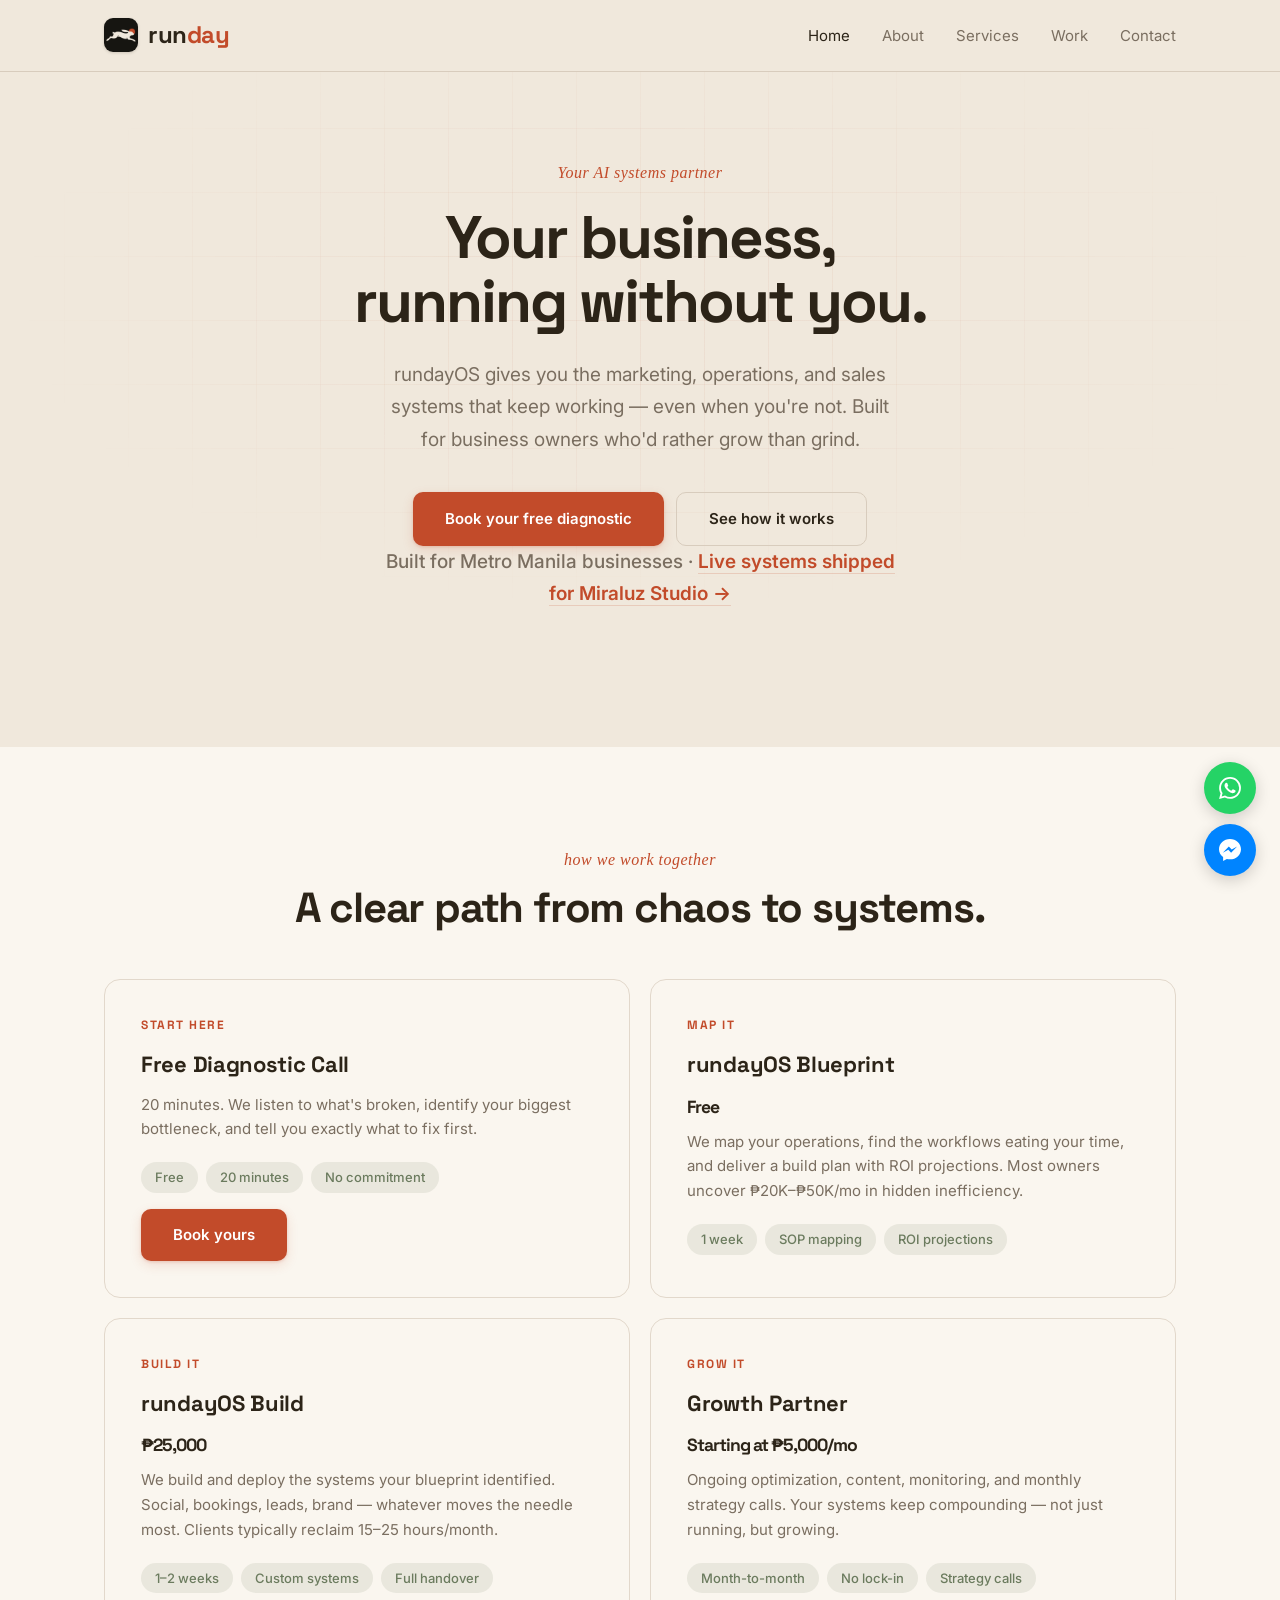
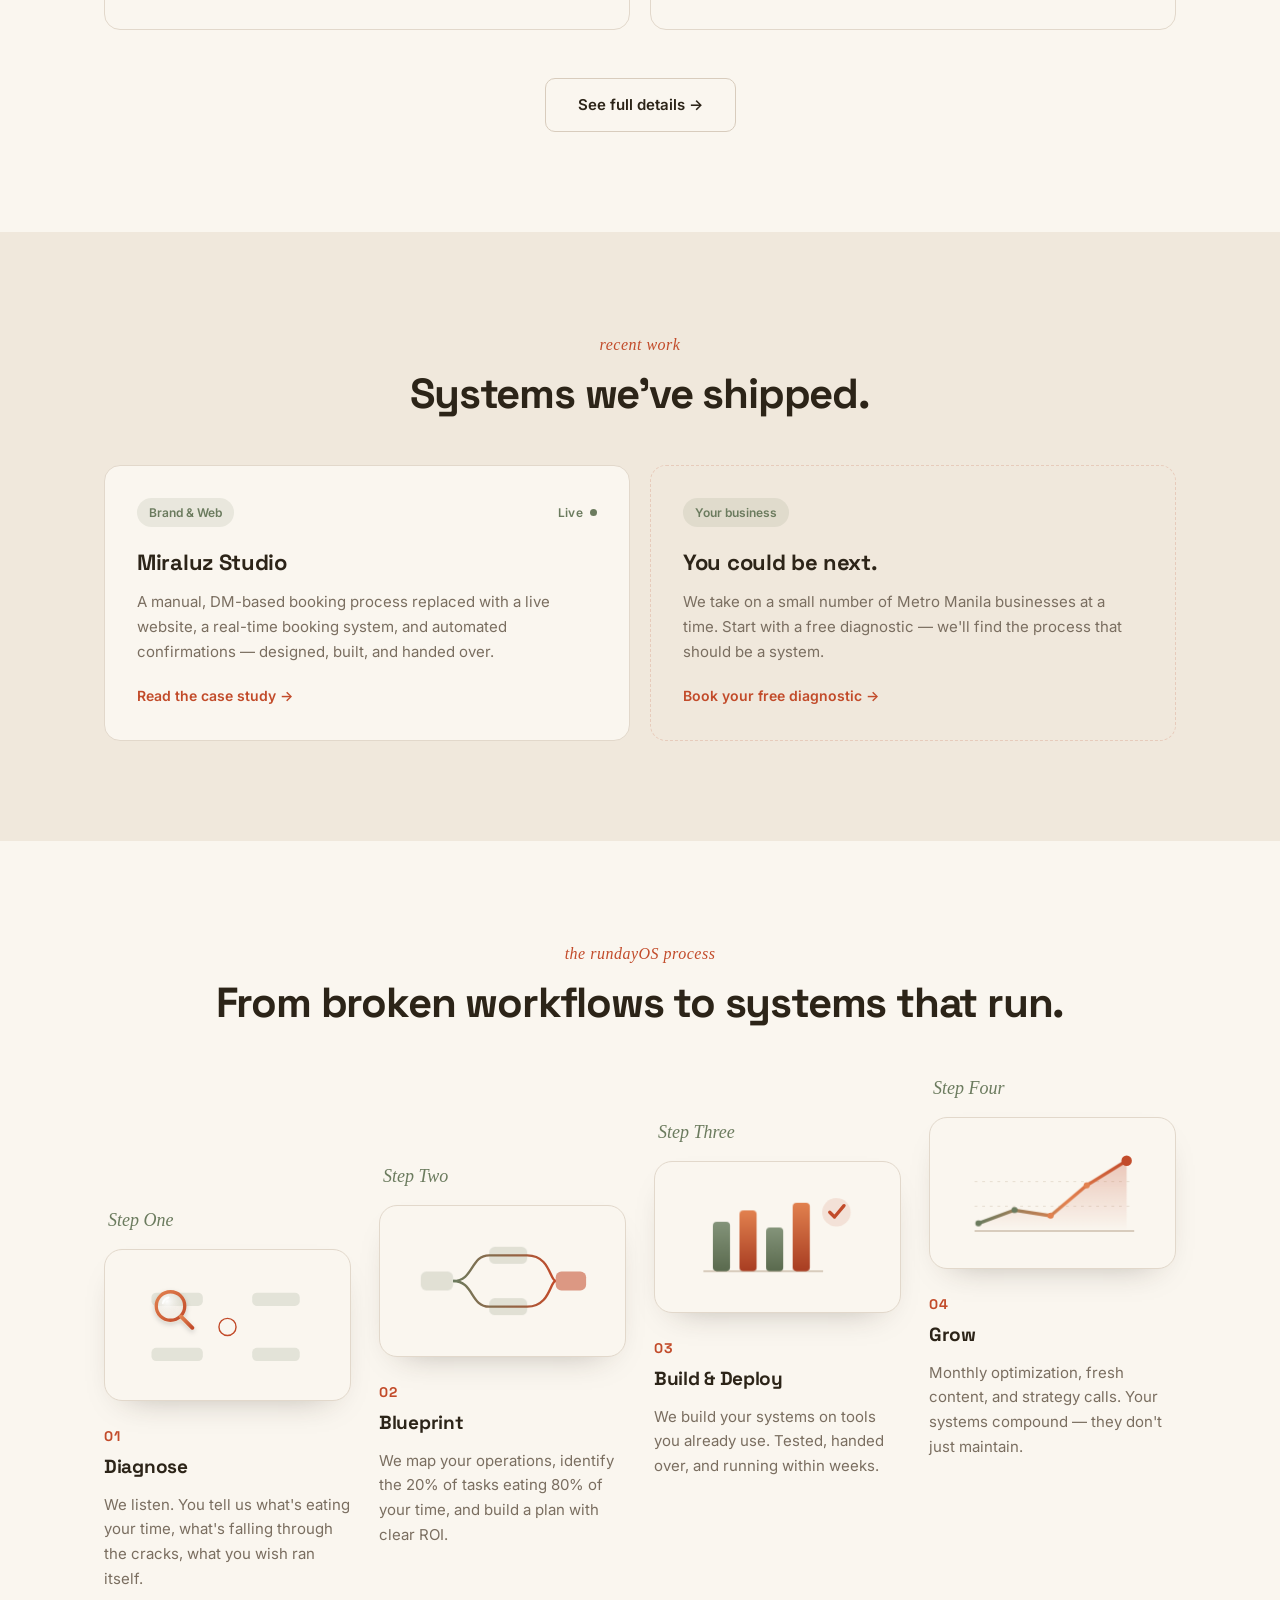
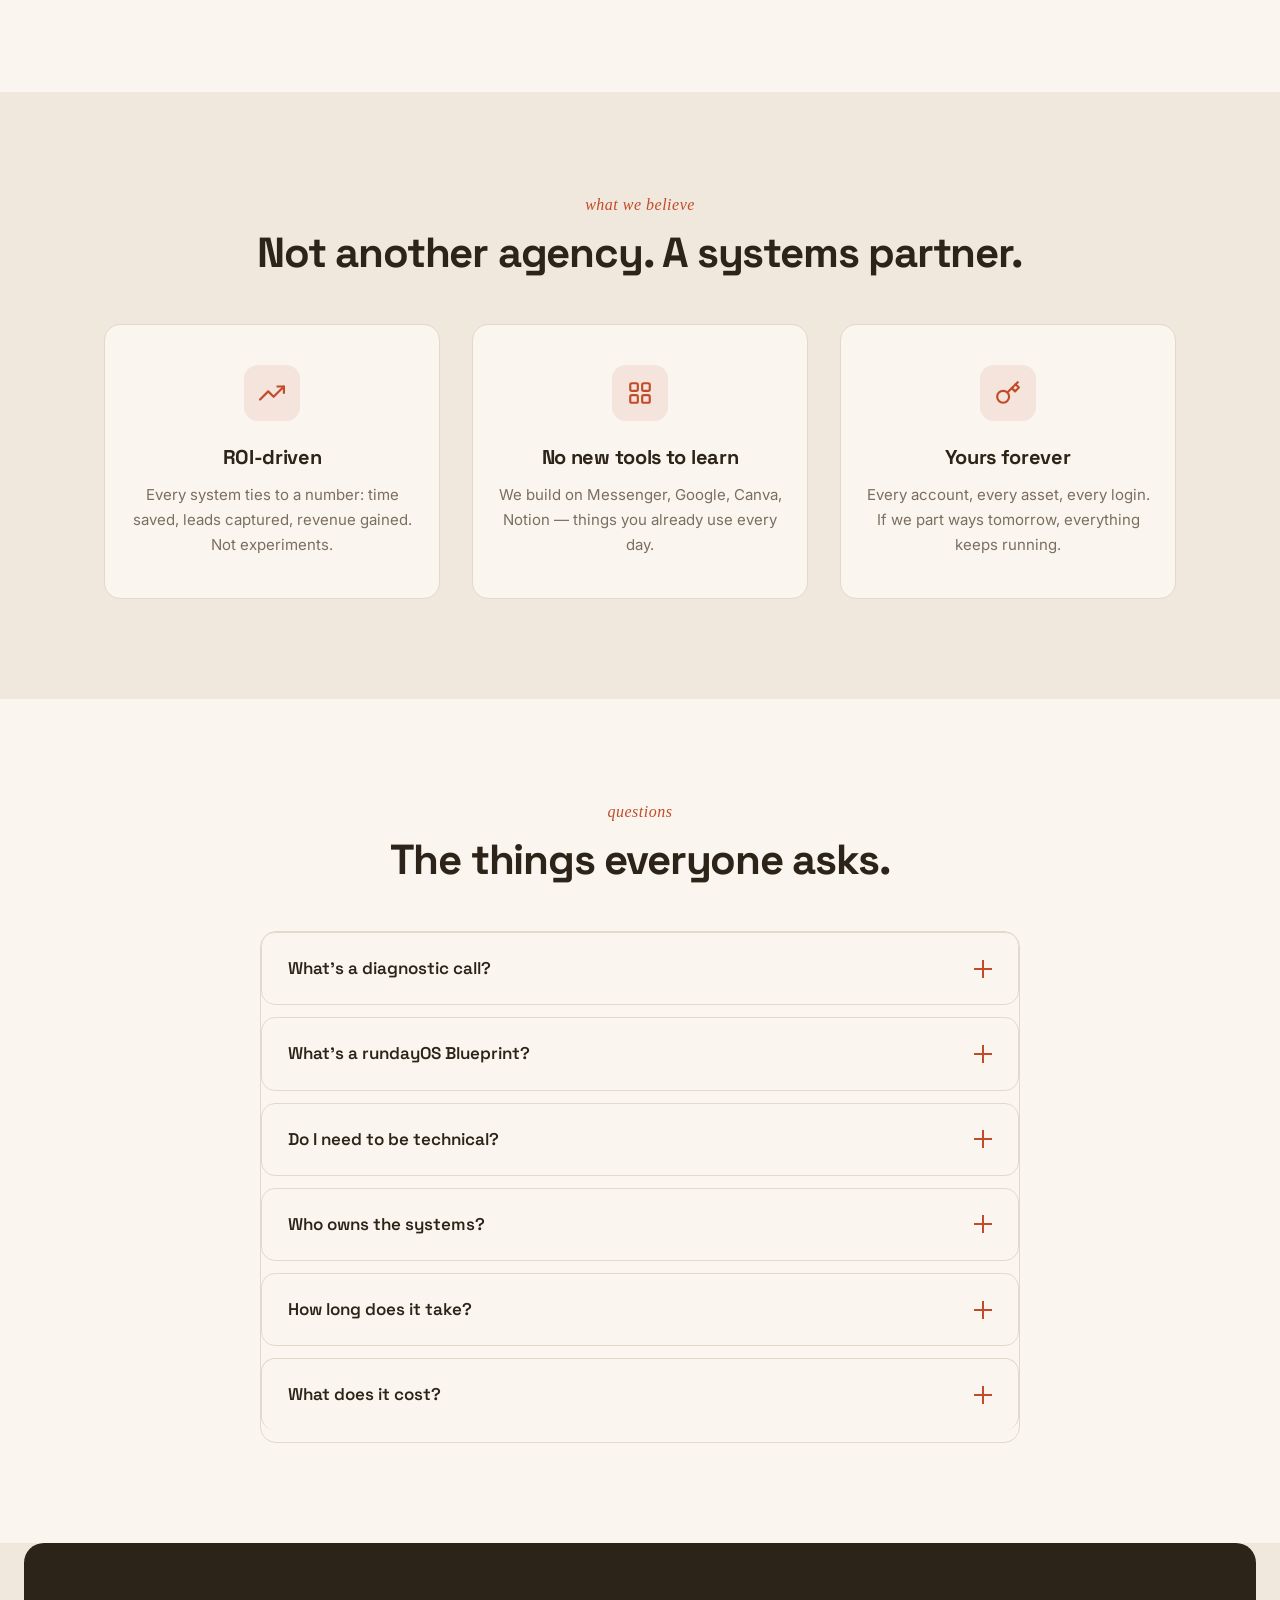
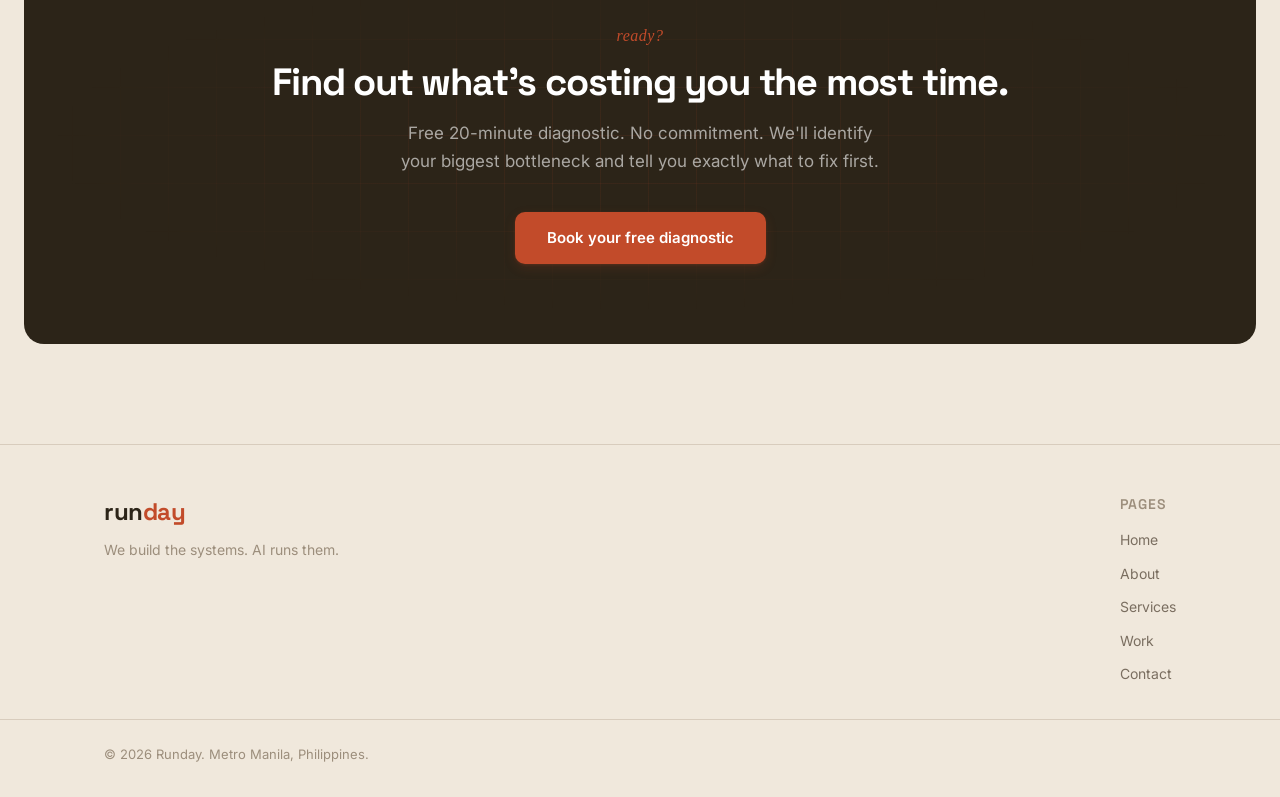
==== index.html @ 54226d07 "Website refinements: free Blueprint + flat P25k Build, animated FAQ, logo-gap fix, hero spacing Co-A" ====
<!DOCTYPE html>
<html lang="en">
<head>
  <meta charset="UTF-8">
  <meta name="viewport" content="width=device-width, initial-scale=1.0">
  <title>Runday — AI Systems Partner for Metro Manila Businesses</title>
  <meta name="description" content="Runday diagnoses, builds, and operates the marketing, operations, and sales systems that run your business — so it keeps working even when you're not. Metro Manila. Free diagnostic call.">
  <meta name="robots" content="index, follow">
  <meta name="author" content="Runday">
  <meta name="theme-color" content="#C24B2A">
  <link rel="canonical" href="https://runday-website.vercel.app/">

  <!-- Favicon -->
  <link rel="icon" type="image/svg+xml" href="assets/favicon.svg">
  <link rel="icon" href="assets/favicon.ico" sizes="any">
  <link rel="icon" type="image/png" sizes="32x32" href="assets/favicon-32.png">
  <link rel="icon" type="image/png" sizes="192x192" href="assets/favicon-192.png">
  <link rel="apple-touch-icon" href="assets/favicon-180.png">

  <!-- Open Graph / Social -->
  <meta property="og:type" content="website">
  <meta property="og:title" content="Runday — AI Systems for Growing Businesses">
  <meta property="og:description" content="rundayOS gives you the marketing, operations, and sales systems that keep working — even when you're not. Built for business owners who'd rather grow than grind.">
  <meta property="og:image" content="https://runday-website.vercel.app/assets/og-image.png">
  <meta property="og:url" content="https://runday-website.vercel.app/">
  <meta name="twitter:card" content="summary_large_image">
  <meta name="twitter:title" content="Runday — AI Systems for Growing Businesses">
  <meta name="twitter:description" content="rundayOS gives you the marketing, operations, and sales systems that keep working — even when you're not.">
  <meta name="twitter:image" content="https://runday-website.vercel.app/assets/og-image.png">

  <link rel="preconnect" href="https://fonts.googleapis.com">
  <link rel="preconnect" href="https://fonts.gstatic.com" crossorigin>
  <link href="https://fonts.googleapis.com/css2?family=Inter:wght@400;500;600;700;800&family=Space+Grotesk:wght@400;500;600;700&display=swap" rel="stylesheet">
  <link rel="stylesheet" href="styles.css">

  <!-- Structured data -->
  <script type="application/ld+json">
  {
    "@context": "https://schema.org",
    "@graph": [
      {
        "@type": "ProfessionalService",
        "@id": "https://runday-website.vercel.app/#organization",
        "name": "Runday",
        "description": "Runday is an AI systems partner for small and mid-sized businesses in Metro Manila. We diagnose, build, and operate the marketing, operations, and sales systems that run a business.",
        "url": "https://runday-website.vercel.app/",
        "logo": "https://runday-website.vercel.app/assets/favicon-512.png",
        "image": "https://runday-website.vercel.app/assets/og-image.png",
        "email": "runday.mnl@gmail.com",
        "telephone": "+639275492649",
        "priceRange": "₱₱",
        "slogan": "We build the systems. AI runs them.",
        "areaServed": { "@type": "Place", "name": "Metro Manila, Philippines" },
        "address": { "@type": "PostalAddress", "addressRegion": "Metro Manila", "addressCountry": "PH" },
        "founder": { "@type": "Person", "name": "James Mikael Yaptangco" },
        "sameAs": ["https://www.facebook.com/profile.php?id=61590141402371"],
        "knowsAbout": ["Business automation", "AI systems", "Marketing systems", "Operations systems", "Lead generation", "Booking systems"],
        "makesOffer": [
          { "@type": "Offer", "name": "Free Diagnostic Call", "price": "0", "priceCurrency": "PHP" },
          { "@type": "Offer", "name": "rundayOS Blueprint", "price": "0", "priceCurrency": "PHP" },
          { "@type": "Offer", "name": "rundayOS Build", "price": "25000", "priceCurrency": "PHP" },
          { "@type": "Offer", "name": "Growth Partner", "price": "5000", "priceCurrency": "PHP" }
        ]
      },
      {
        "@type": "WebSite",
        "@id": "https://runday-website.vercel.app/#website",
        "url": "https://runday-website.vercel.app/",
        "name": "Runday",
        "publisher": { "@id": "https://runday-website.vercel.app/#organization" }
      },
      {
        "@type": "FAQPage",
        "mainEntity": [
          { "@type": "Question", "name": "What's a diagnostic call?", "acceptedAnswer": { "@type": "Answer", "text": "A free 20-minute conversation where we listen to what's not working in your business and identify the biggest bottleneck. No pitch, no commitment — just clarity on what to fix first." } },
          { "@type": "Question", "name": "What's a rundayOS Blueprint?", "acceptedAnswer": { "@type": "Answer", "text": "A deep dive into your operations. We map your workflows, identify the highest-leverage systems to build, and deliver a document with ROI projections. It's yours to keep even if you don't hire us to build." } },
          { "@type": "Question", "name": "Do I need to be technical?", "acceptedAnswer": { "@type": "Answer", "text": "Not at all. We build on tools you already use — Messenger, Google, Canva, Notion. If you can post on Facebook, you can run what we build." } },
          { "@type": "Question", "name": "Who owns the systems?", "acceptedAnswer": { "@type": "Answer", "text": "You do — every account, every asset, every login. No lock-in. If we part ways tomorrow, everything keeps running." } },
          { "@type": "Question", "name": "How long does it take?", "acceptedAnswer": { "@type": "Answer", "text": "The Blueprint takes about a week. Build is 1–2 weeks. Most businesses are up and running within a couple of weeks." } },
          { "@type": "Question", "name": "What does it cost?", "acceptedAnswer": { "@type": "Answer", "text": "The diagnostic call and the Blueprint are both free. Build is ₱25,000. Growth Partner starts at ₱5,000/mo. Scope is agreed up front — no surprises." } }
        ]
      }
    ]
  }
  </script>
</head>
<body>

  <!-- RUNNING 8-BIT BUNNY (side view, hopping smoothly across the top, over the nav) -->
  <!-- NAV -->
  <nav class="nav">
    <div class="container">
      <a href="index.html" class="nav-logo"><img src="assets/favicon-192.png" alt="" class="nav-logo-mark" width="34" height="34">run<span>day</span></a>
      <button class="nav-mobile-toggle" onclick="document.querySelector('.nav-links').classList.toggle('open')" aria-label="Menu">&#9776;</button>
      <ul class="nav-links">
        <li><a href="index.html" class="active">Home</a></li>
        <li><a href="about.html">About</a></li>
        <li><a href="services.html">Services</a></li>
        <li><a href="work.html">Work</a></li>
        <li><a href="contact.html">Contact</a></li>
      </ul>
    </div>
  </nav>

  <!-- HERO -->
  <section class="hero">
    <div class="hero-grid"></div>
    <div class="container hero-content">
      <div class="hero-sub">Your AI systems partner</div>
      <h1>Your business,<br>running without you.</h1>
      <p>rundayOS gives you the marketing, operations, and sales systems that keep working — even when you're not. Built for business owners who'd rather grow than grind.</p>
      <div class="hero-ctas">
        <a href="contact.html" class="btn btn-primary">Book your free diagnostic</a>
        <a href="#process" class="btn btn-ghost">See how it works</a>
      </div>
      <p class="hero-trust">Built for Metro Manila businesses &middot; <a href="work.html">Live systems shipped for Miraluz Studio &rarr;</a></p>
    </div>
  </section>

  <!-- VALUE LADDER -->
  <section class="section section-alt">
    <div class="container">
      <div class="section-centered fade-up">
        <div class="section-sub">how we work together</div>
        <h2>A clear path from chaos to systems.</h2>
      </div>
      <div class="services-grid">
        <div class="service-card fade-up">
          <div class="card-label">Start here</div>
          <h3>Free Diagnostic Call</h3>
          <p>20 minutes. We listen to what's broken, identify your biggest bottleneck, and tell you exactly what to fix first.</p>
          <div class="service-tags">
            <span class="service-tag">Free</span>
            <span class="service-tag">20 minutes</span>
            <span class="service-tag">No commitment</span>
          </div>
          <a href="contact.html" class="btn btn-primary" style="margin-top: 1rem;">Book yours</a>
        </div>
        <div class="service-card fade-up">
          <div class="card-label">Map it</div>
          <h3>rundayOS Blueprint</h3>
          <p class="pricing-price" style="font-size: 1.1rem; font-weight: 700; color: var(--accent); margin-bottom: 0.5rem;">Free</p>
          <p>We map your operations, find the workflows eating your time, and deliver a build plan with ROI projections. Most owners uncover &#8369;20K–&#8369;50K/mo in hidden inefficiency.</p>
          <div class="service-tags">
            <span class="service-tag">1 week</span>
            <span class="service-tag">SOP mapping</span>
            <span class="service-tag">ROI projections</span>
          </div>
        </div>
        <div class="service-card fade-up">
          <div class="card-label">Build it</div>
          <h3>rundayOS Build</h3>
          <p class="pricing-price" style="font-size: 1.1rem; font-weight: 700; color: var(--accent); margin-bottom: 0.5rem;">&#8369;25,000</p>
          <p>We build and deploy the systems your blueprint identified. Social, bookings, leads, brand — whatever moves the needle most. Clients typically reclaim 15–25 hours/month.</p>
          <div class="service-tags">
            <span class="service-tag">1–2 weeks</span>
            <span class="service-tag">Custom systems</span>
            <span class="service-tag">Full handover</span>
          </div>
        </div>
        <div class="service-card fade-up">
          <div class="card-label">Grow it</div>
          <h3>Growth Partner</h3>
          <p class="pricing-price" style="font-size: 1.1rem; font-weight: 700; color: var(--accent); margin-bottom: 0.5rem;">Starting at &#8369;5,000/mo</p>
          <p>Ongoing optimization, content, monitoring, and monthly strategy calls. Your systems keep compounding — not just running, but growing.</p>
          <div class="service-tags">
            <span class="service-tag">Month-to-month</span>
            <span class="service-tag">No lock-in</span>
            <span class="service-tag">Strategy calls</span>
          </div>
        </div>
      </div>
      <div style="text-align: center;">
        <a href="services.html" class="btn btn-ghost">See full details &rarr;</a>
      </div>
    </div>
  </section>

  <!-- RECENT WORK -->
  <section class="section">
    <div class="container">
      <div class="section-centered fade-up">
        <div class="section-sub">recent work</div>
        <h2>Systems we've shipped.</h2>
      </div>
      <div class="work-grid">
        <a href="work.html" class="work-card fade-up">
          <div class="work-card-top">
            <span class="work-tag">Brand &amp; Web</span>
            <span class="work-live">Live<span class="live-dot"></span></span>
          </div>
          <h3>Miraluz Studio</h3>
          <p>A manual, DM-based booking process replaced with a live website, a real-time booking system, and automated confirmations — designed, built, and handed over.</p>
          <span class="work-link">Read the case study &rarr;</span>
        </a>
        <a href="contact.html" class="work-card work-card-cta fade-up">
          <div class="work-card-top">
            <span class="work-tag">Your business</span>
          </div>
          <h3>You could be next.</h3>
          <p>We take on a small number of Metro Manila businesses at a time. Start with a free diagnostic — we'll find the process that should be a system.</p>
          <span class="work-link">Book your free diagnostic &rarr;</span>
        </a>
      </div>
    </div>
  </section>

  <!-- THE RUNDAYOS PROCESS -->
  <section class="section section-alt" id="process">
    <div class="container">
      <div class="section-centered fade-up">
        <div class="section-sub">the rundayOS process</div>
        <h2>From broken workflows to systems that run.</h2>
      </div>
      <div class="process-flow">

        <article class="process-step fade-up">
          <span class="process-label">Step One</span>
          <div class="proc-card">
            <svg class="proc-illu" viewBox="0 0 200 120" fill="none" aria-hidden="true">
              <defs>
                <radialGradient id="dGlass" cx="38%" cy="34%" r="72%">
                  <stop offset="0%" stop-color="#FFFFFF" stop-opacity="0.95"/>
                  <stop offset="55%" stop-color="#FAF6EF" stop-opacity="0.35"/>
                  <stop offset="100%" stop-color="#F0E8DC" stop-opacity="0.12"/>
                </radialGradient>
                <linearGradient id="dRing" x1="0" y1="0" x2="1" y2="1">
                  <stop offset="0%" stop-color="#E2814F"/>
                  <stop offset="100%" stop-color="#C24B2A"/>
                </linearGradient>
                <filter id="dShadow" x="-50%" y="-50%" width="200%" height="200%">
                  <feDropShadow dx="0" dy="2.5" stdDeviation="3" flood-color="#2C2418" flood-opacity="0.2"/>
                </filter>
              </defs>
              <rect class="d-node d-node1" x="20"  y="26" width="54" height="14" rx="5"/>
              <rect class="d-node d-node2" x="126" y="26" width="50" height="14" rx="5"/>
              <rect class="d-node d-node3" x="20"  y="84" width="54" height="14" rx="5"/>
              <rect class="d-node d-node4" x="126" y="84" width="50" height="14" rx="5"/>
              <circle class="d-radar" cx="100" cy="62" r="9" stroke="#C24B2A" stroke-width="1.5"/>
              <g class="d-lens" filter="url(#dShadow)">
                <circle cx="40" cy="40" r="15" fill="url(#dGlass)" stroke="url(#dRing)" stroke-width="3.5"/>
                <path d="M32 37 a8 8 0 0 1 6 -6" stroke="#FFFFFF" stroke-width="2" stroke-linecap="round" opacity="0.9"/>
                <line x1="51" y1="51" x2="63" y2="63" stroke="url(#dRing)" stroke-width="4" stroke-linecap="round"/>
              </g>
            </svg>
          </div>
          <div class="proc-text">
            <span class="proc-num">01</span>
            <h3>Diagnose</h3>
            <p>We listen. You tell us what's eating your time, what's falling through the cracks, what you wish ran itself.</p>
          </div>
        </article>

        <article class="process-step fade-up">
          <span class="process-label">Step Two</span>
          <div class="proc-card">
            <svg class="proc-illu" viewBox="0 0 200 120" fill="none" aria-hidden="true">
              <defs>
                <linearGradient id="bPath" x1="0" y1="0" x2="1" y2="0">
                  <stop offset="0%" stop-color="#6B7B5E"/>
                  <stop offset="100%" stop-color="#C24B2A"/>
                </linearGradient>
                <radialGradient id="bGlow" cx="50%" cy="50%" r="50%">
                  <stop offset="0%" stop-color="#E2814F" stop-opacity="0.55"/>
                  <stop offset="100%" stop-color="#E2814F" stop-opacity="0"/>
                </radialGradient>
              </defs>
              <path class="b-track b-track1" d="M48 60 C70 60 66 33 86 33 H126 C150 33 150 60 156 60" stroke="url(#bPath)" stroke-width="2.5"/>
              <path class="b-track b-track2" d="M48 60 C70 60 66 87 86 87 H126 C150 87 150 60 156 60" stroke="url(#bPath)" stroke-width="2.5"/>
              <rect class="b-node b-node-a" x="14" y="50" width="34" height="20" rx="6"/>
              <rect class="b-node b-node-b" x="86" y="24" width="40" height="18" rx="6"/>
              <rect class="b-node b-node-c" x="86" y="78" width="40" height="18" rx="6"/>
              <rect class="b-plan" x="156" y="50" width="32" height="20" rx="6" fill="#C24B2A"/>
              <circle class="b-glow b-glow1" cx="48" cy="60" r="11" fill="url(#bGlow)"/>
              <circle class="b-dot b-dot1" cx="48" cy="60" r="4" fill="#C24B2A"/>
              <circle class="b-glow b-glow2" cx="48" cy="60" r="11" fill="url(#bGlow)"/>
              <circle class="b-dot b-dot2" cx="48" cy="60" r="4" fill="#E2814F"/>
            </svg>
          </div>
          <div class="proc-text">
            <span class="proc-num">02</span>
            <h3>Blueprint</h3>
            <p>We map your operations, identify the 20% of tasks eating 80% of your time, and build a plan with clear ROI.</p>
          </div>
        </article>

        <article class="process-step fade-up">
          <span class="process-label">Step Three</span>
          <div class="proc-card">
            <svg class="proc-illu" viewBox="0 0 200 120" fill="none" aria-hidden="true">
              <defs>
                <linearGradient id="bdTc" x1="0" y1="1" x2="0" y2="0">
                  <stop offset="0%" stop-color="#A83D22"/>
                  <stop offset="100%" stop-color="#E2814F"/>
                </linearGradient>
                <linearGradient id="bdOl" x1="0" y1="1" x2="0" y2="0">
                  <stop offset="0%" stop-color="#5A6A4E"/>
                  <stop offset="100%" stop-color="#84947A"/>
                </linearGradient>
              </defs>
              <line x1="22" y1="96" x2="148" y2="96" stroke="#D8CCBD" stroke-width="2"/>
              <rect class="bd-bar" style="animation-delay:0s"   x="32"  y="44" width="18" height="52" rx="4" fill="url(#bdOl)"/>
              <rect class="bd-bar" style="animation-delay:.18s" x="60"  y="32" width="18" height="64" rx="4" fill="url(#bdTc)"/>
              <rect class="bd-bar" style="animation-delay:.36s" x="88"  y="50" width="18" height="46" rx="4" fill="url(#bdOl)"/>
              <rect class="bd-bar" style="animation-delay:.54s" x="116" y="24" width="18" height="72" rx="4" fill="url(#bdTc)"/>
              <circle class="bd-ring" cx="162" cy="34" r="15" stroke="#C24B2A" stroke-width="2"/>
              <circle class="bd-badge" cx="162" cy="34" r="15" fill="#C24B2A" opacity="0.12"/>
              <path class="bd-check" d="M155 34 l5 5 l10 -12" stroke="#C24B2A" stroke-width="3.5" stroke-linecap="round" stroke-linejoin="round"/>
            </svg>
          </div>
          <div class="proc-text">
            <span class="proc-num">03</span>
            <h3>Build &amp; Deploy</h3>
            <p>We build your systems on tools you already use. Tested, handed over, and running within weeks.</p>
          </div>
        </article>

        <article class="process-step fade-up">
          <span class="process-label">Step Four</span>
          <div class="proc-card">
            <svg class="proc-illu" viewBox="0 0 200 120" fill="none" aria-hidden="true">
              <defs>
                <linearGradient id="gLine" x1="0" y1="0" x2="1" y2="0">
                  <stop offset="0%" stop-color="#6B7B5E"/>
                  <stop offset="60%" stop-color="#E2814F"/>
                  <stop offset="100%" stop-color="#C24B2A"/>
                </linearGradient>
                <linearGradient id="gArea" x1="0" y1="0" x2="0" y2="1">
                  <stop offset="0%" stop-color="#C24B2A" stop-opacity="0.28"/>
                  <stop offset="100%" stop-color="#C24B2A" stop-opacity="0"/>
                </linearGradient>
                <radialGradient id="gHalo" cx="50%" cy="50%" r="50%">
                  <stop offset="0%" stop-color="#C24B2A" stop-opacity="0.5"/>
                  <stop offset="100%" stop-color="#C24B2A" stop-opacity="0"/>
                </radialGradient>
              </defs>
              <line x1="18" y1="100" x2="186" y2="100" stroke="#D8CCBD" stroke-width="2"/>
              <line class="g-grid" x1="18" y1="74" x2="186" y2="74" stroke="#D8CCBD" stroke-width="1" stroke-dasharray="3 5" opacity="0.6"/>
              <line class="g-grid" x1="18" y1="48" x2="186" y2="48" stroke="#D8CCBD" stroke-width="1" stroke-dasharray="3 5" opacity="0.6"/>
              <path class="g-area" d="M22 92 L60 78 L98 84 L136 52 L178 26 L178 100 L22 100 Z" fill="url(#gArea)"/>
              <polyline class="g-line" points="22,92 60,78 98,84 136,52 178,26" stroke="url(#gLine)" stroke-width="3.5" stroke-linecap="round" stroke-linejoin="round"/>
              <circle class="g-pt g-pt1" cx="22"  cy="92" r="3.2" fill="#6B7B5E"/>
              <circle class="g-pt g-pt2" cx="60"  cy="78" r="3.2" fill="#6B7B5E"/>
              <circle class="g-pt g-pt3" cx="98"  cy="84" r="3.2" fill="#E2814F"/>
              <circle class="g-pt g-pt4" cx="136" cy="52" r="3.2" fill="#E2814F"/>
              <circle class="g-halo" cx="178" cy="26" r="13" fill="url(#gHalo)"/>
              <circle class="g-comet" cx="22" cy="92" r="4" fill="#FAF6EF" stroke="#C24B2A" stroke-width="2.5"/>
              <circle class="g-dot" cx="178" cy="26" r="5.5" fill="#C24B2A"/>
            </svg>
          </div>
          <div class="proc-text">
            <span class="proc-num">04</span>
            <h3>Grow</h3>
            <p>Monthly optimization, fresh content, and strategy calls. Your systems compound — they don't just maintain.</p>
          </div>
        </article>

      </div>
    </div>
  </section>

  <!-- CORE BELIEFS -->
  <section class="section">
    <div class="container">
      <div class="section-centered fade-up">
        <div class="section-sub">what we believe</div>
        <h2>Not another agency. A systems partner.</h2>
      </div>
      <div class="values-grid">
        <div class="value-card fade-up">
          <div class="value-icon">
            <svg viewBox="0 0 24 24" fill="none" stroke="#C24B2A" stroke-width="2" stroke-linecap="round" stroke-linejoin="round" aria-hidden="true">
              <polyline points="23 6 13.5 15.5 8.5 10.5 1 18"/>
              <polyline points="17 6 23 6 23 12"/>
            </svg>
          </div>
          <h3>ROI-driven</h3>
          <p>Every system ties to a number: time saved, leads captured, revenue gained. Not experiments.</p>
        </div>
        <div class="value-card fade-up">
          <div class="value-icon">
            <svg viewBox="0 0 24 24" fill="none" stroke="#C24B2A" stroke-width="2" stroke-linecap="round" stroke-linejoin="round" aria-hidden="true">
              <rect x="3" y="3" width="7" height="7" rx="1.5"/>
              <rect x="14" y="3" width="7" height="7" rx="1.5"/>
              <rect x="14" y="14" width="7" height="7" rx="1.5"/>
              <rect x="3" y="14" width="7" height="7" rx="1.5"/>
            </svg>
          </div>
          <h3>No new tools to learn</h3>
          <p>We build on Messenger, Google, Canva, Notion — things you already use every day.</p>
        </div>
        <div class="value-card fade-up">
          <div class="value-icon">
            <svg viewBox="0 0 24 24" fill="none" stroke="#C24B2A" stroke-width="2" stroke-linecap="round" stroke-linejoin="round" aria-hidden="true">
              <circle cx="7.5" cy="15.5" r="5.5"/>
              <path d="m21 2-9.6 9.6"/>
              <path d="m15.5 7.5 3 3L22 7l-3-3"/>
            </svg>
          </div>
          <h3>Yours forever</h3>
          <p>Every account, every asset, every login. If we part ways tomorrow, everything keeps running.</p>
        </div>
      </div>
    </div>
  </section>

  <!-- FAQ -->
  <section class="section section-alt">
    <div class="container">
      <div class="section-centered fade-up">
        <div class="section-sub">questions</div>
        <h2>The things everyone asks.</h2>
      </div>
      <div class="faq-list fade-up">
        <details class="faq-item">
          <summary>What's a diagnostic call?</summary>
          <div class="faq-answer">
            <p>A free 20-minute conversation where we listen to what's not working in your business and identify the biggest bottleneck. No pitch, no commitment — just clarity on what to fix first.</p>
          </div>
        </details>
        <details class="faq-item">
          <summary>What's a rundayOS Blueprint?</summary>
          <div class="faq-answer">
            <p>A deep dive into your operations. We map your workflows, identify the highest-leverage systems to build, and deliver a document with ROI projections. It's yours to keep even if you don't hire us to build.</p>
          </div>
        </details>
        <details class="faq-item">
          <summary>Do I need to be technical?</summary>
          <div class="faq-answer">
            <p>Not at all. We build on tools you already use — Messenger, Google, Canva, Notion. If you can post on Facebook, you can run what we build.</p>
          </div>
        </details>
        <details class="faq-item">
          <summary>Who owns the systems?</summary>
          <div class="faq-answer">
            <p>You do — every account, every asset, every login. No lock-in. If we part ways tomorrow, everything keeps running.</p>
          </div>
        </details>
        <details class="faq-item">
          <summary>How long does it take?</summary>
          <div class="faq-answer">
            <p>The Blueprint takes about a week. Build is 1–2 weeks. Most businesses are up and running within a couple of weeks.</p>
          </div>
        </details>
        <details class="faq-item">
          <summary>What does it cost?</summary>
          <div class="faq-answer">
            <p>The diagnostic call and the Blueprint are both free. Build is &#8369;25,000. Growth Partner starts at &#8369;5,000/mo. Scope is agreed up front — no surprises. <a href="services.html">See full pricing &rarr;</a></p>
          </div>
        </details>
      </div>
    </div>
  </section>

  <!-- CTA BANNER -->
  <section class="section" style="padding-top: 0;">
    <div class="cta-banner fade-up">
      <div class="cta-grid-bg"></div>
      <div class="cta-content">
        <div class="section-sub">ready?</div>
        <h2>Find out what's costing you the most time.</h2>
        <p>Free 20-minute diagnostic. No commitment. We'll identify your biggest bottleneck and tell you exactly what to fix first.</p>
        <div class="hero-ctas">
          <a href="contact.html" class="btn btn-primary">Book your free diagnostic</a>
        </div>
      </div>
    </div>
  </section>

  <!-- FOOTER -->
  <footer class="footer">
    <div class="container">
      <div class="footer-brand">
        <div class="nav-logo">run<span>day</span></div>
        <p class="footer-tagline">We build the systems. AI runs them.</p>
      </div>
      <div class="footer-links">
        <h4>Pages</h4>
        <ul>
          <li><a href="index.html">Home</a></li>
          <li><a href="about.html">About</a></li>
          <li><a href="services.html">Services</a></li>
          <li><a href="work.html">Work</a></li>
          <li><a href="contact.html">Contact</a></li>
        </ul>
      </div>
    </div>
    <div class="footer-bottom">
      <div class="container">
        &copy; 2026 Runday. Metro Manila, Philippines.
      </div>
    </div>
  </footer>

  <script src="script.js"></script>
</body>
</html>
---- styles.css ----
/* === RUNDAY — Design System v3 === */
/* Palette: Earth & Cream | Font: Space Grotesk + Inter | Voice: The Partner */

:root {
  --bg: #F0E8DC;
  --bg-white: #FAF6EF;
  --dark: #2C2418;
  --terracotta: #C24B2A;
  --terracotta-hover: #A83D22;
  --terracotta-subtle: rgba(194, 75, 42, 0.1);
  --terracotta-border: rgba(194, 75, 42, 0.18);
  --olive: #6B7B5E;
  --olive-subtle: rgba(107, 123, 94, 0.12);
  --text-primary: #2C2418;
  --text-secondary: #7A6E60;
  --text-muted: #9C8E7C;
  --border: #D8CCBD;
  --card-bg: #FAF6EF;
  --card-border: #E2D8CB;
  --nav-height: 72px;
  --grid-color: rgba(194, 75, 42, 0.06);
  --font-heading: 'Space Grotesk', system-ui, sans-serif;
  --font-body: 'Inter', system-ui, sans-serif;
  --font-accent: 'Georgia', serif;
}

*, *::before, *::after {
  margin: 0;
  padding: 0;
  box-sizing: border-box;
}

html {
  scroll-behavior: smooth;
}

body {
  font-family: var(--font-body);
  background: var(--bg);
  color: var(--text-primary);
  line-height: 1.6;
  -webkit-font-smoothing: antialiased;
}

a {
  color: inherit;
  text-decoration: none;
}

img {
  max-width: 100%;
  display: block;
}

.container {
  max-width: 1120px;
  margin: 0 auto;
  padding: 0 24px;
}

/* === NAV === */

.nav {
  position: fixed;
  top: 0;
  left: 0;
  right: 0;
  height: var(--nav-height);
  background: rgba(240, 232, 220, 0.9);
  backdrop-filter: blur(12px);
  -webkit-backdrop-filter: blur(12px);
  border-bottom: 1px solid var(--border);
  z-index: 100;
  display: flex;
  align-items: center;
}

/* === RUNNING 8-BIT BUNNY (loops across top, over the nav) === */

.nav .container {
  display: flex;
  align-items: center;
  justify-content: space-between;
  width: 100%;
}

.nav-logo {
  display: inline-flex;
  align-items: center;
  gap: 0;
  font-family: var(--font-heading);
  font-size: 24px;
  font-weight: 700;
  letter-spacing: -0.5px;
  color: var(--dark);
}

.nav-logo span {
  color: var(--terracotta);
}

.nav-logo-mark {
  width: 34px;
  height: 34px;
  border-radius: 9px;
  display: block;
  flex-shrink: 0;
  margin-right: 10px;
  box-shadow: 0 1px 3px rgba(44, 36, 24, 0.18);
}

/* Footer logo: drop the badge tile, keep just the wordmark */
.footer-brand .nav-logo .nav-logo-mark { display: none; }

.nav-links {
  display: flex;
  gap: 32px;
  list-style: none;
}

.nav-links a {
  font-size: 15px;
  color: var(--text-secondary);
  transition: color 0.2s;
}

.nav-links a:hover,
.nav-links a.active {
  color: var(--text-primary);
}

.nav-mobile-toggle {
  display: none;
  background: none;
  border: none;
  color: var(--dark);
  font-size: 24px;
  cursor: pointer;
}

/* === HERO === */

.hero {
  position: relative;
  padding: 160px 0 100px;
  text-align: center;
  overflow: hidden;
}

.hero-grid {
  position: absolute;
  inset: 0;
  background-image:
    linear-gradient(var(--grid-color) 1px, transparent 1px),
    linear-gradient(90deg, var(--grid-color) 1px, transparent 1px);
  background-size: 64px 64px;
  mask-image: radial-gradient(ellipse 70% 60% at 50% 40%, black 20%, transparent 70%);
  -webkit-mask-image: radial-gradient(ellipse 70% 60% at 50% 40%, black 20%, transparent 70%);
  animation: gridDrift 20s linear infinite;
  pointer-events: none;
}

@keyframes gridDrift {
  0% { background-position: 0 0, 0 0; }
  100% { background-position: 64px 64px, 64px 64px; }
}

.hero-content {
  position: relative;
  z-index: 1;
}

.hero-sub {
  display: inline-block;
  color: var(--terracotta);
  font-family: var(--font-accent);
  font-style: italic;
  font-size: 16px;
  letter-spacing: 0.5px;
  margin-bottom: 20px;
}

.hero h1 {
  font-family: var(--font-heading);
  font-size: 60px;
  font-weight: 700;
  line-height: 1.08;
  letter-spacing: -2px;
  margin-bottom: 24px;
  color: var(--dark);
}

.hero p {
  color: var(--text-secondary);
  font-size: 19px;
  max-width: 520px;
  margin: 0 auto 36px;
  line-height: 1.7;
}

.hero-ctas {
  display: flex;
  gap: 12px;
  justify-content: center;
  flex-wrap: wrap;
}

/* === BUTTONS === */

.btn {
  display: inline-flex;
  align-items: center;
  gap: 8px;
  padding: 14px 32px;
  border-radius: 10px;
  font-family: var(--font-body);
  font-size: 15px;
  font-weight: 600;
  cursor: pointer;
  transition: all 0.25s cubic-bezier(0.4, 0, 0.2, 1);
  border: none;
}

.btn-primary {
  background: var(--terracotta);
  color: #fff;
  box-shadow: 0 1px 3px rgba(194, 75, 42, 0.2), 0 4px 12px rgba(194, 75, 42, 0.15);
}

.btn-primary:hover {
  background: var(--terracotta-hover);
  transform: translateY(-1px);
  box-shadow: 0 2px 6px rgba(194, 75, 42, 0.25), 0 8px 24px rgba(194, 75, 42, 0.2);
}

.btn-ghost {
  background: transparent;
  color: var(--text-primary);
  border: 1.5px solid var(--border);
}

.btn-ghost:hover {
  border-color: var(--text-muted);
  background: rgba(44, 36, 24, 0.03);
  transform: translateY(-1px);
}

/* === SECTIONS === */

.section {
  padding: 100px 0;
}

.section-alt {
  background: var(--bg-white);
}

.section-sub {
  color: var(--terracotta);
  font-family: var(--font-accent);
  font-style: italic;
  font-size: 16px;
  letter-spacing: 0.5px;
  margin-bottom: 12px;
}

.section h2 {
  font-family: var(--font-heading);
  font-size: 42px;
  font-weight: 700;
  line-height: 1.12;
  letter-spacing: -1.2px;
  margin-bottom: 48px;
  color: var(--dark);
}

.section-centered {
  text-align: center;
}

.section-intro {
  color: var(--text-secondary);
  font-size: 18px;
  line-height: 1.7;
  max-width: 600px;
  margin: -32px auto 56px;
  text-align: center;
}

/* === SERVICE CARDS === */

.services-grid {
  display: grid;
  grid-template-columns: repeat(2, 1fr);
  gap: 20px;
  margin-bottom: 48px;
}

.service-card {
  background: var(--card-bg);
  border: 1px solid var(--card-border);
  border-radius: 16px;
  padding: 36px;
  position: relative;
  overflow: hidden;
  transition: border-color 0.25s, transform 0.25s, box-shadow 0.25s;
}

.service-card:hover {
  border-color: var(--terracotta-border);
  transform: translateY(-3px);
  box-shadow: 0 8px 32px rgba(44, 36, 24, 0.08);
}

.service-card::before {
  content: '';
  position: absolute;
  top: 0;
  left: 0;
  right: 0;
  height: 3px;
  background: var(--terracotta);
  opacity: 0;
  transition: opacity 0.25s;
}

.service-card:hover::before {
  opacity: 1;
}

.service-card .card-label {
  color: var(--terracotta);
  font-family: var(--font-heading);
  font-size: 12px;
  font-weight: 700;
  text-transform: uppercase;
  letter-spacing: 1.5px;
  margin-bottom: 12px;
}

.service-card h3 {
  font-family: var(--font-heading);
  color: var(--dark);
  font-size: 22px;
  font-weight: 700;
  margin-bottom: 10px;
  letter-spacing: -0.3px;
}

.service-card p {
  color: var(--text-secondary);
  font-size: 15px;
  line-height: 1.65;
  margin-bottom: 20px;
}

.service-tags {
  display: flex;
  flex-wrap: wrap;
  gap: 8px;
}

.service-tag {
  background: var(--olive-subtle);
  color: var(--olive);
  font-size: 13px;
  font-weight: 500;
  padding: 5px 14px;
  border-radius: 20px;
}

/* === VALUE PROPS === */

.values-grid {
  display: grid;
  grid-template-columns: repeat(3, 1fr);
  gap: 32px;
}

.value-card {
  text-align: center;
  padding: 40px 24px;
  border-radius: 16px;
  background: var(--card-bg);
  border: 1px solid var(--card-border);
  transition: border-color 0.25s, transform 0.25s;
}

.value-card:hover {
  border-color: var(--terracotta-border);
  transform: translateY(-2px);
}

.value-icon {
  width: 56px;
  height: 56px;
  border-radius: 14px;
  background: var(--terracotta-subtle);
  display: flex;
  align-items: center;
  justify-content: center;
  margin: 0 auto 20px;
  font-size: 24px;
}

.value-icon svg {
  width: 26px;
  height: 26px;
}

.value-card h3 {
  font-family: var(--font-heading);
  font-size: 20px;
  font-weight: 700;
  margin-bottom: 10px;
  letter-spacing: -0.3px;
}

.value-card p {
  color: var(--text-secondary);
  font-size: 15px;
  line-height: 1.65;
}

/* === CTA BANNER === */

.cta-banner {
  position: relative;
  background: var(--dark);
  border-radius: 20px;
  padding: 80px 48px;
  text-align: center;
  margin: 0 24px;
  overflow: hidden;
}

.cta-banner .cta-grid-bg {
  position: absolute;
  inset: 0;
  background-image:
    linear-gradient(rgba(194, 75, 42, 0.1) 1px, transparent 1px),
    linear-gradient(90deg, rgba(194, 75, 42, 0.1) 1px, transparent 1px);
  background-size: 48px 48px;
  mask-image: radial-gradient(ellipse 80% 70% at 50% 50%, black 10%, transparent 60%);
  -webkit-mask-image: radial-gradient(ellipse 80% 70% at 50% 50%, black 10%, transparent 60%);
  animation: gridDrift 25s linear infinite;
  pointer-events: none;
}

.cta-banner .cta-content {
  position: relative;
  z-index: 1;
}

.cta-banner .section-sub {
  color: var(--terracotta);
}

.cta-banner h2 {
  font-family: var(--font-heading);
  font-size: 38px;
  margin-bottom: 16px;
  color: #fff;
}

.cta-banner p {
  color: rgba(255, 255, 255, 0.6);
  font-size: 17px;
  max-width: 480px;
  margin: 0 auto 36px;
  line-height: 1.65;
}

.cta-banner .hero-ctas {
  justify-content: center;
}

/* === STEPS === */

.step-number {
  display: inline-flex;
  align-items: center;
  justify-content: center;
  width: 52px;
  height: 52px;
  border-radius: 14px;
  background: var(--terracotta-subtle);
  color: var(--terracotta);
  font-family: var(--font-heading);
  font-size: 20px;
  font-weight: 700;
  margin-bottom: 24px;
}

/* === RUNDAYOS PROCESS — staggered animated steps === */

.process-flow {
  display: grid;
  grid-template-columns: repeat(4, 1fr);
  gap: 28px;
  align-items: start;
}

/* Rising diagonal stagger (left low → right high) */
.process-step:nth-child(1) { margin-top: 132px; }
.process-step:nth-child(2) { margin-top: 88px; }
.process-step:nth-child(3) { margin-top: 44px; }
.process-step:nth-child(4) { margin-top: 0; }

.process-label {
  display: block;
  font-family: var(--font-accent);
  font-style: italic;
  font-size: 18px;
  color: var(--olive);
  margin: 0 0 14px 4px;
}

.proc-card {
  background: var(--card-bg);
  border: 1px solid var(--card-border);
  border-radius: 18px;
  height: 152px;
  padding: 18px;
  display: flex;
  align-items: center;
  justify-content: center;
  box-shadow: 0 14px 34px -22px rgba(44, 36, 24, 0.4);
  overflow: hidden;
}

.proc-illu {
  width: 100%;
  height: 100%;
}

.proc-text {
  margin-top: 22px;
}

.proc-num {
  font-family: var(--font-heading);
  font-size: 14px;
  font-weight: 700;
  color: var(--terracotta);
  letter-spacing: 1px;
}

.proc-text h3 {
  font-family: var(--font-heading);
  font-size: 19px;
  font-weight: 700;
  margin: 4px 0 10px;
  letter-spacing: -0.3px;
}

.proc-text p {
  color: var(--text-secondary);
  font-size: 15px;
  line-height: 1.65;
}

/* --- Illustration animations --- */
/* Architecture: the intro (paths/bars/line) draws in ONCE when the card
   scrolls into view (.process-step.visible), then settles. Only loop-safe
   ambient motion (sweep, flowing dots, tracing comet, pulses) runs forever. */

/* SVG elements that scale/translate need a local box + origin */
.d-radar, .b-node, .b-plan, .bd-ring, .bd-badge, .g-pt, .g-dot, .g-halo {
  transform-box: fill-box;
  transform-origin: center;
}
.bd-bar { transform-box: fill-box; transform-origin: 50% 100%; }

/* Pre-reveal base states */
.b-track { stroke-dasharray: 168; stroke-dashoffset: 168; }
.b-node  { fill: #6B7B5E; opacity: 0; transform: scale(0.4); }
.b-plan  { opacity: 0.55; }
.b-dot1, .b-dot2, .b-glow1, .b-glow2 { opacity: 0; }
.bd-bar  { transform: scaleY(0); }
.bd-badge{ transform: scale(0); }
.bd-check{ stroke-dasharray: 30; stroke-dashoffset: 30; }
.bd-ring { opacity: 0; }
.g-line  { stroke-dasharray: 190; stroke-dashoffset: 190; }
.g-area  { opacity: 0; }
.g-pt    { transform: scale(0); }
.g-dot   { transform: scale(0); opacity: 0; }
.g-comet, .g-halo { opacity: 0; }

/* Card hover micro-interaction — the step lifts toward you */
.proc-card {
  transition: transform 0.35s cubic-bezier(0.22, 1, 0.36, 1),
              box-shadow 0.35s ease, border-color 0.35s ease;
}
.process-step:hover .proc-card {
  transform: translateY(-5px);
  box-shadow: 0 24px 48px -22px rgba(44, 36, 24, 0.55);
  border-color: var(--terracotta-border);
}

/* 01 Diagnose — magnifier sweeps clockwise; each task lights up as it's found */
.process-step.visible .d-node  { animation: dPulse 6s ease-in-out infinite; }
.d-node1 { animation-delay: 0s; }
.d-node2 { animation-delay: 1.5s; }
.d-node4 { animation-delay: 3s; }
.d-node3 { animation-delay: 4.5s; }
.d-node  { fill: #6B7B5E; opacity: 0.16; }
@keyframes dPulse {
  0%   { fill: #6B7B5E; opacity: 0.16; }
  6%   { fill: #C24B2A; opacity: 0.85; }
  16%  { fill: #6B7B5E; opacity: 0.16; }
  100% { fill: #6B7B5E; opacity: 0.16; }
}
.process-step.visible .d-radar { animation: dRadar 3s ease-out infinite; }
@keyframes dRadar {
  0%        { transform: scale(0.3); opacity: 0.45; }
  80%, 100% { transform: scale(2.3); opacity: 0; }
}
.process-step.visible .d-lens  { animation: dScan 6s cubic-bezier(0.65, 0, 0.35, 1) infinite; }
@keyframes dScan {
  0%, 100% { transform: translate(0, 0); }
  25%      { transform: translate(100px, 2px); }
  50%      { transform: translate(100px, 52px); }
  75%      { transform: translate(18px, 52px); }
}

/* 02 Blueprint — paths draw in once, twin dots flow to the plan, which pulses */
.process-step.visible .b-track  { animation: bDraw 1s ease-in-out both; }
.process-step.visible .b-track2 { animation-delay: 0.12s; }
@keyframes bDraw { to { stroke-dashoffset: 0; } }
.process-step.visible .b-node   { animation: bNodeIn 0.6s cubic-bezier(0.34, 1.56, 0.64, 1) both; }
.b-node-a { animation-delay: 0.2s; }
.b-node-b { animation-delay: 0.45s; }
.b-node-c { animation-delay: 0.55s; }
@keyframes bNodeIn {
  0%   { transform: scale(0.4); opacity: 0; }
  60%  { transform: scale(1);   opacity: 0.18; }
  100% { transform: scale(1);   opacity: 0.18; }
}
.process-step.visible .b-dot1, .process-step.visible .b-glow1 {
  animation: bFlowTop 3s ease-in-out 0.9s infinite;
}
.process-step.visible .b-dot2, .process-step.visible .b-glow2 {
  animation: bFlowBottom 3s ease-in-out 2.4s infinite;
}
@keyframes bFlowTop {
  0%   { transform: translate(0, 0);        opacity: 0; }
  8%   { opacity: 1; }
  38%  { transform: translate(38px, -27px); }
  58%  { transform: translate(78px, -27px); }
  82%  { transform: translate(108px, 0);    opacity: 1; }
  92%  { transform: translate(108px, 0);    opacity: 0; }
  100% { transform: translate(108px, 0);    opacity: 0; }
}
@keyframes bFlowBottom {
  0%   { transform: translate(0, 0);        opacity: 0; }
  8%   { opacity: 1; }
  38%  { transform: translate(38px, 27px);  }
  58%  { transform: translate(78px, 27px);  }
  82%  { transform: translate(108px, 0);    opacity: 1; }
  92%  { transform: translate(108px, 0);    opacity: 0; }
  100% { transform: translate(108px, 0);    opacity: 0; }
}
.process-step.visible .b-plan { animation: bPlan 3s ease-in-out 0.9s infinite; }
@keyframes bPlan {
  0%, 70% { opacity: 0.55; transform: scale(1); }
  82%     { opacity: 1;    transform: scale(1.14); }
  100%    { opacity: 0.7;  transform: scale(1); }
}

/* 03 Build & Deploy — bars spring up once, a check confirms, ring keeps pulsing */
.process-step.visible .bd-bar { animation: bdRise 0.9s cubic-bezier(0.34, 1.56, 0.64, 1) both; }
@keyframes bdRise {
  0%   { transform: scaleY(0);    opacity: 0; }
  20%  { opacity: 1; }
  65%  { transform: scaleY(1.06); }
  100% { transform: scaleY(1);    opacity: 1; }
}
.process-step.visible .bd-badge { animation: bdBadge 0.6s cubic-bezier(0.34, 1.56, 0.64, 1) 0.7s both; }
@keyframes bdBadge { 0% { transform: scale(0); } 100% { transform: scale(1); } }
.process-step.visible .bd-check { animation: bdCheck 0.5s ease-out 1.05s both; }
@keyframes bdCheck { to { stroke-dashoffset: 0; } }
.process-step.visible .bd-ring  { animation: bdRing 2.6s ease-out 1.2s infinite; }
@keyframes bdRing {
  0%   { transform: scale(0.55); opacity: 0; }
  35%  { opacity: 0.55; }
  100% { transform: scale(1.7);  opacity: 0; }
}

/* 04 Grow — line + area draw in once with a comet, points pop, halo pulses */
.process-step.visible .g-line  { animation: gDraw 1.3s ease-in-out both; }
@keyframes gDraw { to { stroke-dashoffset: 0; } }
.process-step.visible .g-area  { animation: gArea 1s ease-out 0.7s both; }
@keyframes gArea { to { opacity: 1; } }
.process-step.visible .g-pt    { animation: gPtIn 0.5s cubic-bezier(0.34, 1.56, 0.64, 1) both; }
.g-pt1 { animation-delay: 0.25s; }
.g-pt2 { animation-delay: 0.5s; }
.g-pt3 { animation-delay: 0.8s; }
.g-pt4 { animation-delay: 1.05s; }
@keyframes gPtIn { 0% { transform: scale(0); } 60% { transform: scale(1.35); } 100% { transform: scale(1); } }
.process-step.visible .g-dot   { animation: gDotIn 0.5s cubic-bezier(0.34, 1.56, 0.64, 1) 1.25s both; }
@keyframes gDotIn { 0% { transform: scale(0); opacity: 0; } 100% { transform: scale(1); opacity: 1; } }
.process-step.visible .g-comet { animation: gComet 3.6s ease-in-out 1.4s infinite; }
@keyframes gComet {
  0%   { transform: translate(0, 0);          opacity: 0; }
  6%   { opacity: 1; }
  22%  { transform: translate(38px, -14px); }
  44%  { transform: translate(76px, -8px); }
  66%  { transform: translate(114px, -40px); }
  86%  { transform: translate(156px, -66px);  opacity: 1; }
  96%  { transform: translate(156px, -66px);  opacity: 0; }
  100% { opacity: 0; }
}
.process-step.visible .g-halo  { animation: gHalo 2.4s ease-in-out 1.4s infinite; }
@keyframes gHalo {
  0%, 100% { transform: scale(0.6); opacity: 0; }
  50%      { transform: scale(1.4); opacity: 0.65; }
}

@media (prefers-reduced-motion: reduce) {
  .process-step.visible .d-node, .process-step.visible .d-radar, .process-step.visible .d-lens,
  .process-step.visible .b-track, .process-step.visible .b-node, .process-step.visible .b-plan,
  .process-step.visible .b-dot1, .process-step.visible .b-dot2,
  .process-step.visible .b-glow1, .process-step.visible .b-glow2,
  .process-step.visible .bd-bar, .process-step.visible .bd-ring,
  .process-step.visible .bd-badge, .process-step.visible .bd-check,
  .process-step.visible .g-area, .process-step.visible .g-line, .process-step.visible .g-comet,
  .process-step.visible .g-pt, .process-step.visible .g-dot, .process-step.visible .g-halo {
    animation: none;
  }
  .d-radar, .b-glow1, .b-glow2, .b-dot1, .b-dot2, .bd-ring, .g-comet, .g-halo { opacity: 0; }
  .b-track, .g-line { stroke-dashoffset: 0; }
  .b-node { transform: scale(1); opacity: 0.18; }
  .b-plan { opacity: 1; }
  .bd-bar { transform: scaleY(1); opacity: 1; }
  .bd-badge { transform: scale(1); }
  .bd-check { stroke-dashoffset: 0; }
  .g-area { opacity: 1; }
  .g-pt, .g-dot { transform: scale(1); opacity: 1; }
}

/* === TOOLS === */

.tools-row {
  display: flex;
  justify-content: center;
  align-items: center;
  gap: 12px;
  flex-wrap: wrap;
  padding: 32px 0;
  margin-bottom: 16px;
}

.tool-item {
  color: var(--text-muted);
  font-size: 14px;
  font-weight: 500;
  white-space: nowrap;
  padding: 10px 20px;
  border: 1px solid var(--border);
  border-radius: 8px;
  background: var(--card-bg);
  transition: border-color 0.2s, color 0.2s;
}

.tool-item:hover {
  border-color: var(--terracotta-border);
  color: var(--text-secondary);
}

.tools-note {
  text-align: center;
  color: var(--text-muted);
  font-size: 14px;
}

/* === FAQ === */

.faq-list {
  max-width: 720px;
  margin: 0 auto;
  background: var(--card-bg);
  border: 1px solid var(--card-border);
  border-radius: 16px;
  overflow: hidden;
}

.faq-item {
  border-bottom: 1px solid var(--card-border);
}

.faq-item:last-child {
  border-bottom: none;
}

.faq-question {
  width: 100%;
  background: none;
  border: none;
  color: var(--text-primary);
  font-family: var(--font-body);
  font-size: 16px;
  font-weight: 600;
  text-align: left;
  padding: 22px 28px;
  cursor: pointer;
  display: flex;
  justify-content: space-between;
  align-items: center;
  transition: background 0.2s;
}

.faq-question:hover {
  background: rgba(44, 36, 24, 0.03);
}

.faq-question .chevron {
  font-size: 14px;
  color: var(--text-muted);
  transition: transform 0.3s;
}

.faq-item.open .faq-question .chevron {
  transform: rotate(180deg);
}

.faq-answer {
  max-height: 0;
  overflow: hidden;
  transition: max-height 0.3s ease;
}

.faq-answer-inner {
  padding: 0 28px 22px;
  color: var(--text-secondary);
  font-size: 15px;
  line-height: 1.65;
}

/* === CONTACT === */

.contact-grid {
  display: grid;
  grid-template-columns: 1.2fr 0.8fr;
  gap: 48px;
  align-items: start;
}

.form-group {
  margin-bottom: 20px;
}

.form-group label {
  display: block;
  font-size: 14px;
  font-weight: 600;
  color: var(--text-secondary);
  margin-bottom: 8px;
}

.form-group input,
.form-group textarea {
  width: 100%;
  background: var(--bg);
  border: 1.5px solid var(--border);
  border-radius: 10px;
  padding: 14px 16px;
  color: var(--text-primary);
  font-family: var(--font-body);
  font-size: 15px;
  transition: border-color 0.2s, box-shadow 0.2s;
}

.form-group input:focus,
.form-group textarea:focus {
  outline: none;
  border-color: var(--terracotta);
  box-shadow: 0 0 0 3px var(--terracotta-subtle);
}

.form-group textarea {
  min-height: 140px;
  resize: vertical;
}

.form-group input::placeholder,
.form-group textarea::placeholder {
  color: var(--text-muted);
}

.contact-info {
  background: var(--card-bg);
  border: 1px solid var(--card-border);
  border-radius: 16px;
  padding: 32px;
}

.contact-info h3 {
  font-family: var(--font-heading);
  font-size: 18px;
  font-weight: 700;
  margin-bottom: 24px;
}

.contact-detail {
  margin-bottom: 20px;
}

.contact-detail .label {
  font-family: var(--font-heading);
  font-size: 12px;
  font-weight: 600;
  text-transform: uppercase;
  letter-spacing: 1px;
  color: var(--text-muted);
  margin-bottom: 4px;
}

.contact-detail p {
  color: var(--text-secondary);
  font-size: 15px;
}

.contact-detail a {
  color: var(--terracotta);
  transition: opacity 0.2s;
}

.contact-detail a:hover {
  opacity: 0.8;
}

/* === ABOUT === */

.about-content {
  max-width: 640px;
  margin: 0 auto;
  text-align: center;
}

.about-content p {
  color: var(--text-secondary);
  font-size: 17px;
  line-height: 1.75;
  margin-bottom: 20px;
}

.about-content p strong {
  color: var(--text-primary);
  font-weight: 600;
}

/* === FOOTER === */

.footer {
  border-top: 1px solid var(--border);
  padding: 48px 0 32px;
  margin-top: 0;
}

.footer .container {
  display: flex;
  justify-content: space-between;
  align-items: start;
}

.footer-brand .nav-logo {
  margin-bottom: 8px;
}

.footer-tagline {
  color: var(--text-muted);
  font-size: 14px;
}

.footer-links h4 {
  font-family: var(--font-heading);
  font-size: 14px;
  font-weight: 600;
  color: var(--text-muted);
  text-transform: uppercase;
  letter-spacing: 1px;
  margin-bottom: 12px;
}

.footer-links ul {
  list-style: none;
  display: flex;
  flex-direction: column;
  gap: 8px;
}

.footer-links a {
  font-size: 14px;
  color: var(--text-secondary);
  transition: color 0.2s;
}

.footer-links a:hover {
  color: var(--text-primary);
}

.footer-bottom {
  border-top: 1px solid var(--border);
  margin-top: 32px;
  padding-top: 24px;
  text-align: center;
  color: var(--text-muted);
  font-size: 13px;
}

/* === SCROLL ANIMATIONS === */

.fade-up {
  opacity: 0;
  transform: translateY(32px);
  transition: opacity 0.7s cubic-bezier(0.22, 1, 0.36, 1), transform 0.7s cubic-bezier(0.22, 1, 0.36, 1);
}

.fade-up.visible {
  opacity: 1;
  transform: translateY(0);
}

.fade-up:nth-child(2) { transition-delay: 0.08s; }
.fade-up:nth-child(3) { transition-delay: 0.16s; }
.fade-up:nth-child(4) { transition-delay: 0.24s; }

/* === PRICING === */

.pricing-grid {
  display: grid;
  grid-template-columns: repeat(3, 1fr);
  gap: 20px;
  margin-bottom: 48px;
}

.pricing-card {
  background: var(--card-bg);
  border: 1px solid var(--card-border);
  border-radius: 16px;
  padding: 36px 32px;
  position: relative;
  display: flex;
  flex-direction: column;
  transition: border-color 0.25s, transform 0.25s, box-shadow 0.25s;
}

.pricing-card:hover {
  border-color: var(--terracotta-border);
  transform: translateY(-3px);
  box-shadow: 0 8px 32px rgba(44, 36, 24, 0.08);
}

.pricing-card.featured {
  border-color: var(--terracotta);
  box-shadow: 0 4px 20px rgba(194, 75, 42, 0.12);
}

.pricing-badge {
  position: absolute;
  top: -12px;
  left: 50%;
  transform: translateX(-50%);
  background: var(--terracotta);
  color: #fff;
  font-family: var(--font-heading);
  font-size: 11px;
  font-weight: 700;
  text-transform: uppercase;
  letter-spacing: 1.2px;
  padding: 5px 16px;
  border-radius: 20px;
  white-space: nowrap;
}

.pricing-card .card-label {
  color: var(--terracotta);
  font-family: var(--font-heading);
  font-size: 12px;
  font-weight: 700;
  text-transform: uppercase;
  letter-spacing: 1.5px;
  margin-bottom: 8px;
}

.pricing-price {
  font-family: var(--font-heading);
  font-size: 42px;
  font-weight: 700;
  color: var(--dark);
  line-height: 1.1;
  margin-bottom: 4px;
  letter-spacing: -1px;
}

.pricing-price-note {
  color: var(--text-muted);
  font-size: 14px;
  margin-bottom: 24px;
}

.pricing-card h3 {
  font-family: var(--font-heading);
  font-size: 20px;
  font-weight: 700;
  margin-bottom: 12px;
  letter-spacing: -0.3px;
}

.pricing-features {
  list-style: none;
  margin-bottom: 28px;
  flex: 1;
}

.pricing-features li {
  color: var(--text-secondary);
  font-size: 14px;
  line-height: 1.6;
  padding: 6px 0;
  padding-left: 22px;
  position: relative;
}

.pricing-features li::before {
  content: '\2713';
  position: absolute;
  left: 0;
  color: var(--olive);
  font-weight: 700;
  font-size: 13px;
}

.pricing-card .btn {
  width: 100%;
  justify-content: center;
  margin-top: auto;
}

/* Phase labels (Setup / Retainer) */
.pricing-phase-label {
  font-family: var(--font-heading);
  font-size: 20px;
  font-weight: 700;
  color: var(--dark);
  margin-bottom: 24px;
  letter-spacing: -0.3px;
}

.pricing-phase-label span {
  font-family: var(--font-accent);
  font-style: italic;
  font-size: 14px;
  font-weight: 400;
  color: var(--text-muted);
  margin-left: 8px;
  letter-spacing: 0;
}

.retainer-label {
  margin-top: 56px;
}

/* Retainer grid — 2 columns */
.retainer-grid {
  display: grid;
  grid-template-columns: repeat(2, 1fr);
  gap: 20px;
  margin-bottom: 48px;
}

.pricing-note {
  text-align: center;
  color: var(--text-muted);
  font-size: 14px;
  font-style: italic;
  font-family: var(--font-accent);
}

/* === PHASE LAYOUT (services page) === */

.phase-header {
  display: flex;
  align-items: center;
  gap: 20px;
  margin-bottom: 28px;
}

.phase-header .step-number {
  margin-bottom: 0;
  flex-shrink: 0;
}

.phase-header h2 {
  font-family: var(--font-heading);
  font-size: 28px;
  font-weight: 700;
  letter-spacing: -0.5px;
}

.phase-body {
  max-width: 720px;
}

.phase-body p {
  color: var(--text-secondary);
  font-size: 16px;
  line-height: 1.7;
  margin-bottom: 20px;
}

.phase-roi {
  background: var(--terracotta-subtle);
  border-left: 3px solid var(--terracotta);
  padding: 14px 20px;
  font-size: 15px;
  font-weight: 600;
  color: var(--terracotta);
  border-radius: 0 8px 8px 0;
  margin-bottom: 24px;
}

.phase-details {
  display: flex;
  flex-wrap: wrap;
  gap: 24px;
  margin-bottom: 24px;
}

.phase-detail {
  display: flex;
  flex-direction: column;
  gap: 4px;
}

.phase-detail strong {
  font-size: 12px;
  text-transform: uppercase;
  letter-spacing: 0.8px;
  color: var(--text-muted);
  font-weight: 600;
}

.phase-detail span {
  font-size: 15px;
  color: var(--text-primary);
}

.phase-price {
  font-family: var(--font-heading);
  font-size: 20px;
  font-weight: 700;
  color: var(--terracotta);
}

/* === FLOATING CHAT === */

.fab-chat {
  position: fixed;
  bottom: 24px;
  right: 24px;
  display: flex;
  flex-direction: column;
  gap: 10px;
  z-index: 99;
}

.fab-btn {
  width: 52px;
  height: 52px;
  border-radius: 50%;
  display: flex;
  align-items: center;
  justify-content: center;
  color: #fff;
  box-shadow: 0 4px 16px rgba(0, 0, 0, 0.18);
  transition: transform 0.25s, box-shadow 0.25s;
}

.fab-btn:hover {
  transform: scale(1.1);
  box-shadow: 0 6px 24px rgba(0, 0, 0, 0.22);
}

.fab-wa {
  background: #25D366;
}

.fab-msg {
  background: #0084FF;
}

/* === FORM STATES === */

.form-success {
  text-align: center;
  padding: 48px 24px;
}

.form-success-icon {
  width: 64px;
  height: 64px;
  border-radius: 50%;
  background: var(--olive-subtle);
  color: var(--olive);
  font-size: 28px;
  font-weight: 700;
  display: flex;
  align-items: center;
  justify-content: center;
  margin: 0 auto 20px;
}

.form-success h3 {
  font-family: var(--font-heading);
  font-size: 24px;
  font-weight: 700;
  margin-bottom: 8px;
}

.form-success p {
  color: var(--text-secondary);
  font-size: 15px;
  line-height: 1.65;
}

.form-error {
  background: rgba(194, 75, 42, 0.08);
  color: var(--terracotta);
  font-size: 14px;
  font-weight: 500;
  padding: 14px 20px;
  border-radius: 10px;
  margin-top: 16px;
  text-align: center;
}

/* === RESPONSIVE === */

.sr-only {
  position: absolute;
  width: 1px;
  height: 1px;
  padding: 0;
  margin: -1px;
  overflow: hidden;
  clip: rect(0, 0, 0, 0);
  white-space: nowrap;
  border: 0;
}

/* === RECENT WORK === */

.work-grid {
  display: grid;
  grid-template-columns: repeat(2, 1fr);
  gap: 20px;
}

.work-card {
  display: block;
  background: var(--card-bg);
  border: 1px solid var(--card-border);
  border-radius: 16px;
  padding: 32px;
  transition: border-color 0.25s, transform 0.25s, box-shadow 0.25s;
}

a.work-card:hover {
  border-color: var(--terracotta-border);
  transform: translateY(-3px);
  box-shadow: 0 8px 32px rgba(44, 36, 24, 0.08);
}

.work-card-top {
  display: flex;
  align-items: center;
  justify-content: space-between;
  margin-bottom: 18px;
}

.work-tag {
  color: var(--olive);
  background: var(--olive-subtle);
  font-size: 12px;
  font-weight: 600;
  padding: 5px 12px;
  border-radius: 20px;
}

.work-live,
.work-soon {
  display: inline-flex;
  align-items: center;
  gap: 7px;
  font-size: 12px;
  font-weight: 600;
  letter-spacing: 0.3px;
}

.work-live { color: var(--olive); }
.work-soon { color: var(--text-muted); }

.live-dot {
  width: 7px;
  height: 7px;
  border-radius: 50%;
  background: var(--olive);
  box-shadow: 0 0 0 0 rgba(107, 123, 94, 0.5);
  animation: livePulse 2s infinite;
}

@keyframes livePulse {
  0%   { box-shadow: 0 0 0 0 rgba(107, 123, 94, 0.45); }
  70%  { box-shadow: 0 0 0 7px rgba(107, 123, 94, 0); }
  100% { box-shadow: 0 0 0 0 rgba(107, 123, 94, 0); }
}

.work-card h3 {
  font-family: var(--font-heading);
  color: var(--dark);
  font-size: 22px;
  font-weight: 700;
  margin-bottom: 10px;
  letter-spacing: -0.3px;
}

.work-card p {
  color: var(--text-secondary);
  font-size: 15px;
  line-height: 1.65;
  margin-bottom: 18px;
}

.work-link {
  font-size: 14px;
  font-weight: 600;
  color: var(--terracotta);
}

.work-link-muted {
  color: var(--text-muted);
}

/* === HERO TRUST LINE === */
.hero-trust {
  margin-top: 44px;
  font-size: 14px;
  color: var(--text-muted);
  font-weight: 500;
}
.hero-trust a {
  color: var(--terracotta);
  font-weight: 600;
  border-bottom: 1px solid var(--terracotta-border);
  transition: border-color 0.2s;
}
.hero-trust a:hover { border-color: var(--terracotta); }

/* === FORM REASSURANCE === */
.form-reassure {
  margin-top: 14px;
  font-size: 13px;
  line-height: 1.6;
  color: var(--text-muted);
  text-align: center;
}

/* === WORK CTA CARD === */
.work-card-cta {
  border-style: dashed;
  border-color: var(--terracotta-border);
  background: transparent;
}
.work-card-cta:hover { border-color: var(--terracotta); }

/* === CASE STUDY — before/after === */
.cs-cols {
  display: grid;
  grid-template-columns: repeat(2, 1fr);
  gap: 20px;
  max-width: 880px;
  margin: 0 auto;
}
.cs-col {
  background: var(--card-bg);
  border: 1px solid var(--card-border);
  border-radius: 16px;
  padding: 28px 32px;
}
.cs-col.cs-after {
  border-color: var(--terracotta-border);
  background: var(--terracotta-subtle);
}
.cs-col-label {
  font-family: var(--font-heading);
  font-size: 13px;
  font-weight: 600;
  letter-spacing: 0.5px;
  text-transform: uppercase;
  margin-bottom: 14px;
  color: var(--text-muted);
}
.cs-after .cs-col-label { color: var(--terracotta); }
.cs-col ul { list-style: none; }
.cs-col li {
  position: relative;
  padding-left: 22px;
  margin-bottom: 12px;
  font-size: 15px;
  line-height: 1.55;
  color: var(--text-secondary);
}
.cs-col li::before {
  content: "";
  position: absolute;
  left: 0;
  top: 9px;
  width: 8px;
  height: 8px;
  border-radius: 50%;
  background: var(--border);
}
.cs-after li::before { background: var(--terracotta); }
.cs-pending {
  max-width: 720px;
  margin: 32px auto 0;
  text-align: center;
  font-size: 14px;
  line-height: 1.7;
  color: var(--text-muted);
  font-style: italic;
}
@media (max-width: 720px) {
  .cs-cols { grid-template-columns: 1fr; }
}

/* === FAQ === */

.faq-list {
  max-width: 760px;
  margin: 0 auto;
}

.faq-item {
  border: 1px solid var(--card-border);
  border-radius: 14px;
  background: var(--card-bg);
  margin-bottom: 12px;
  overflow: hidden;
  transition: border-color 0.25s ease, box-shadow 0.3s ease;
}

.faq-item:hover {
  border-color: var(--terracotta-border);
  box-shadow: 0 6px 22px rgba(44, 36, 24, 0.06);
}

.faq-item[open] {
  border-color: var(--terracotta-border);
  box-shadow: 0 10px 30px rgba(44, 36, 24, 0.08);
}

.faq-item summary {
  list-style: none;
  cursor: pointer;
  padding: 22px 26px;
  font-family: var(--font-heading);
  font-size: 17px;
  font-weight: 600;
  color: var(--dark);
  display: flex;
  align-items: center;
  justify-content: space-between;
  gap: 16px;
  transition: color 0.2s ease;
  -webkit-tap-highlight-color: transparent;
}

.faq-item summary:hover,
.faq-item[open] summary { color: var(--terracotta); }

.faq-item summary::-webkit-details-marker { display: none; }

/* CSS-drawn +/× toggle (crisp at any size, springy rotate) */
.faq-item summary::after {
  content: '';
  width: 18px;
  height: 18px;
  flex-shrink: 0;
  background:
    linear-gradient(var(--terracotta), var(--terracotta)) center / 100% 2px no-repeat,
    linear-gradient(var(--terracotta), var(--terracotta)) center / 2px 100% no-repeat;
  transition: transform 0.4s cubic-bezier(0.34, 1.35, 0.4, 1);
}

.faq-item[open] summary::after {
  transform: rotate(135deg);
}

.faq-answer {
  padding: 0 26px 24px;
}

/* JS-driven smooth expand/collapse (only on enhanced items; no-JS keeps native) */
.faq-item.faq-anim .faq-answer {
  height: 0;
  overflow: hidden;
  transition: height 0.36s cubic-bezier(0.4, 0, 0.2, 1);
}

@media (prefers-reduced-motion: reduce) {
  .faq-item.faq-anim .faq-answer { transition: none; }
  .faq-item summary::after { transition: none; }
}

.faq-answer p {
  color: var(--text-secondary);
  font-size: 15px;
  line-height: 1.7;
  margin: 0;
}

.faq-answer a {
  color: var(--terracotta);
  font-weight: 600;
}

@media (max-width: 1024px) {
  .process-flow {
    grid-template-columns: repeat(2, 1fr);
    gap: 36px 28px;
  }
  .process-step:nth-child(1),
  .process-step:nth-child(3) { margin-top: 56px; }
  .process-step:nth-child(2),
  .process-step:nth-child(4) { margin-top: 0; }
}

@media (max-width: 768px) {
  .hero {
    padding: 130px 0 70px;
  }

  .hero h1 {
    font-size: 38px;
    letter-spacing: -1px;
  }

  .hero p {
    font-size: 16px;
  }

  .section h2 {
    font-size: 30px;
  }

  .section-intro {
    font-size: 16px;
    margin: -24px auto 40px;
  }

  .services-grid {
    grid-template-columns: 1fr;
  }

  .work-grid {
    grid-template-columns: 1fr;
  }


  .values-grid {
    grid-template-columns: 1fr;
    gap: 16px;
  }

  .process-flow {
    grid-template-columns: 1fr;
    gap: 32px;
  }
  .process-step:nth-child(1),
  .process-step:nth-child(2),
  .process-step:nth-child(3),
  .process-step:nth-child(4) { margin-top: 0; }

  .phase-header {
    flex-direction: column;
    align-items: flex-start;
    gap: 12px;
  }

  .phase-details {
    flex-direction: column;
    gap: 16px;
  }

  .contact-grid {
    grid-template-columns: 1fr;
  }

  .cta-banner {
    padding: 56px 24px;
    margin: 0 16px;
    border-radius: 16px;
  }

  .cta-banner h2 {
    font-size: 28px;
  }

  .nav {
    background: rgba(240, 232, 220, 0.95);
  }

  .nav-links {
    display: none;
    position: fixed;
    top: var(--nav-height);
    left: 0;
    right: 0;
    background: var(--bg);
    border-bottom: 1px solid var(--border);
    flex-direction: column;
    padding: 24px;
    gap: 20px;
  }

  .nav-links.open {
    display: flex;
  }

  .nav-mobile-toggle {
    display: block;
  }

  .footer .container {
    flex-direction: column;
    gap: 24px;
  }

  .tools-row {
    gap: 8px;
  }

  .tool-item {
    padding: 8px 14px;
    font-size: 13px;
  }

  .pricing-grid,
  .retainer-grid {
    grid-template-columns: 1fr;
    max-width: 400px;
    margin-left: auto;
    margin-right: auto;
  }

  .pricing-price {
    font-size: 36px;
  }

  .fab-chat {
    bottom: 16px;
    right: 16px;
  }

  .fab-btn {
    width: 46px;
    height: 46px;
  }

  .fab-btn svg {
    width: 20px;
    height: 20px;
  }
}
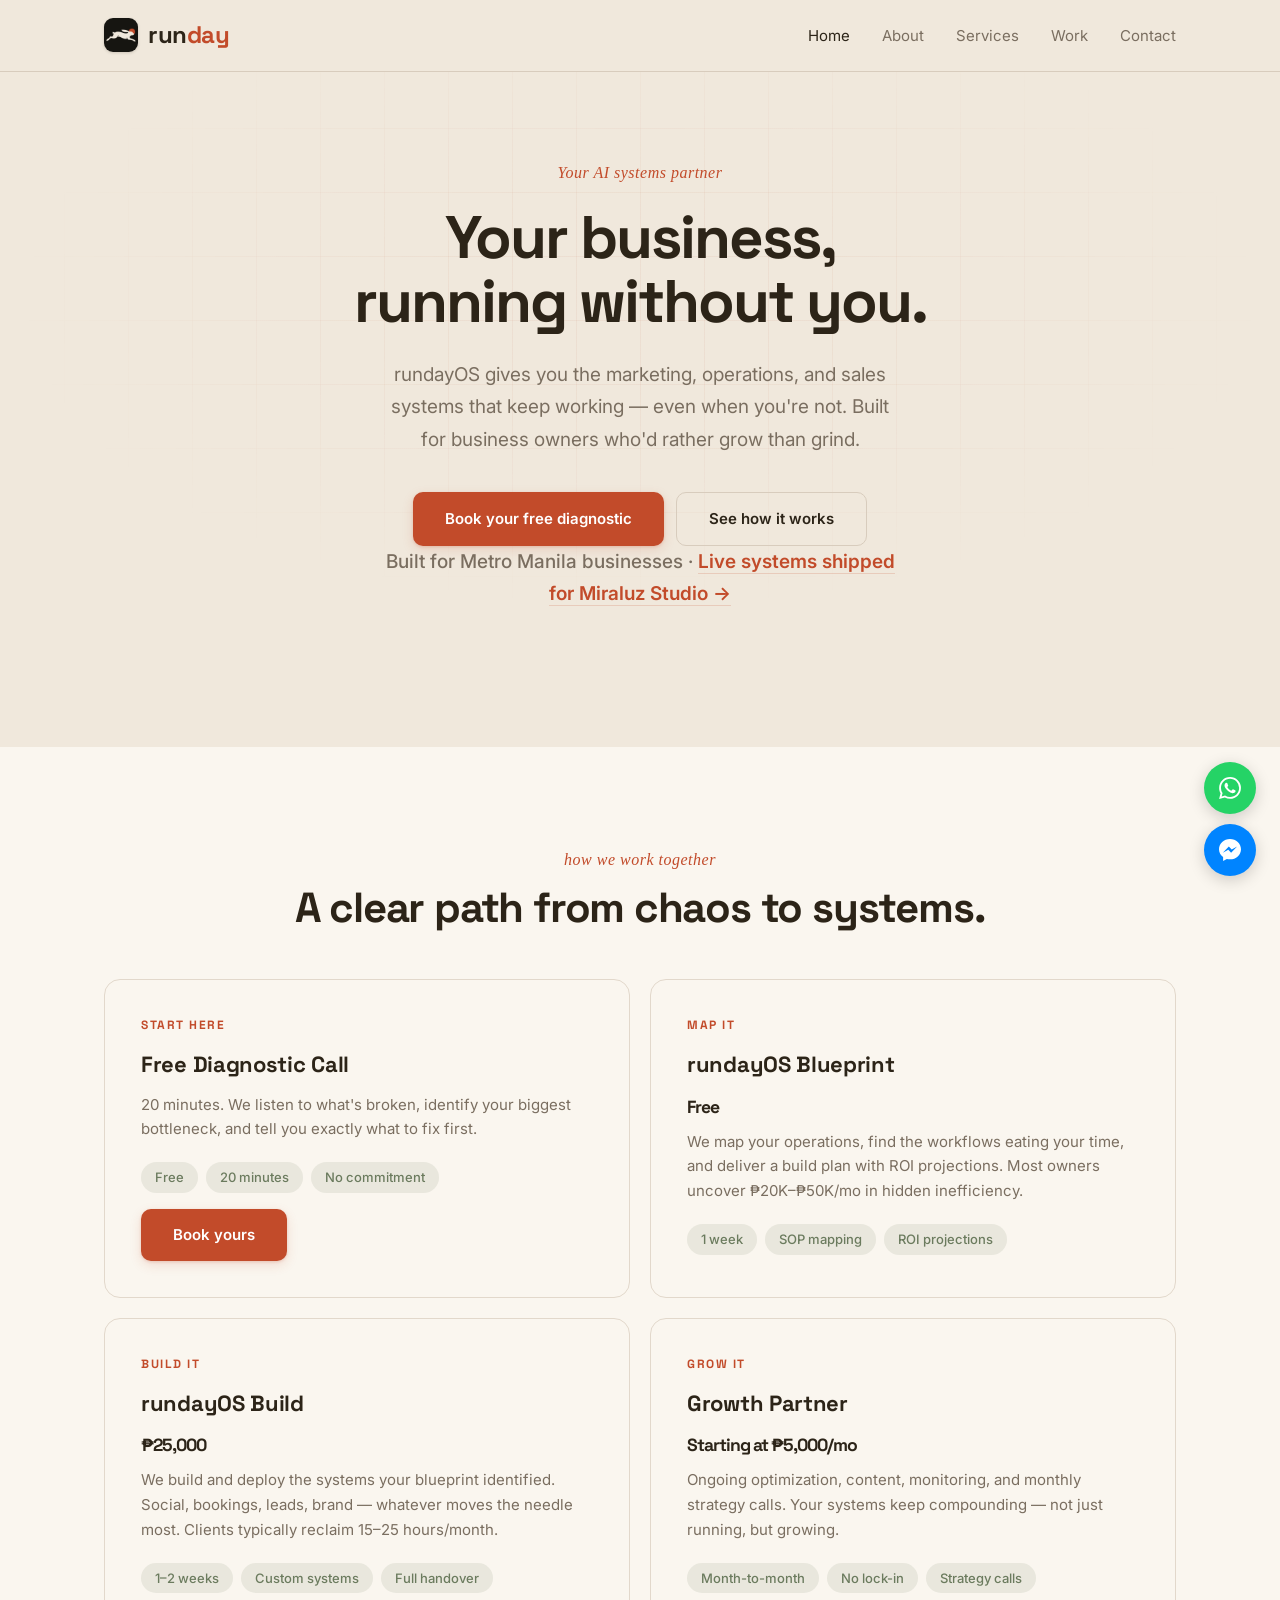
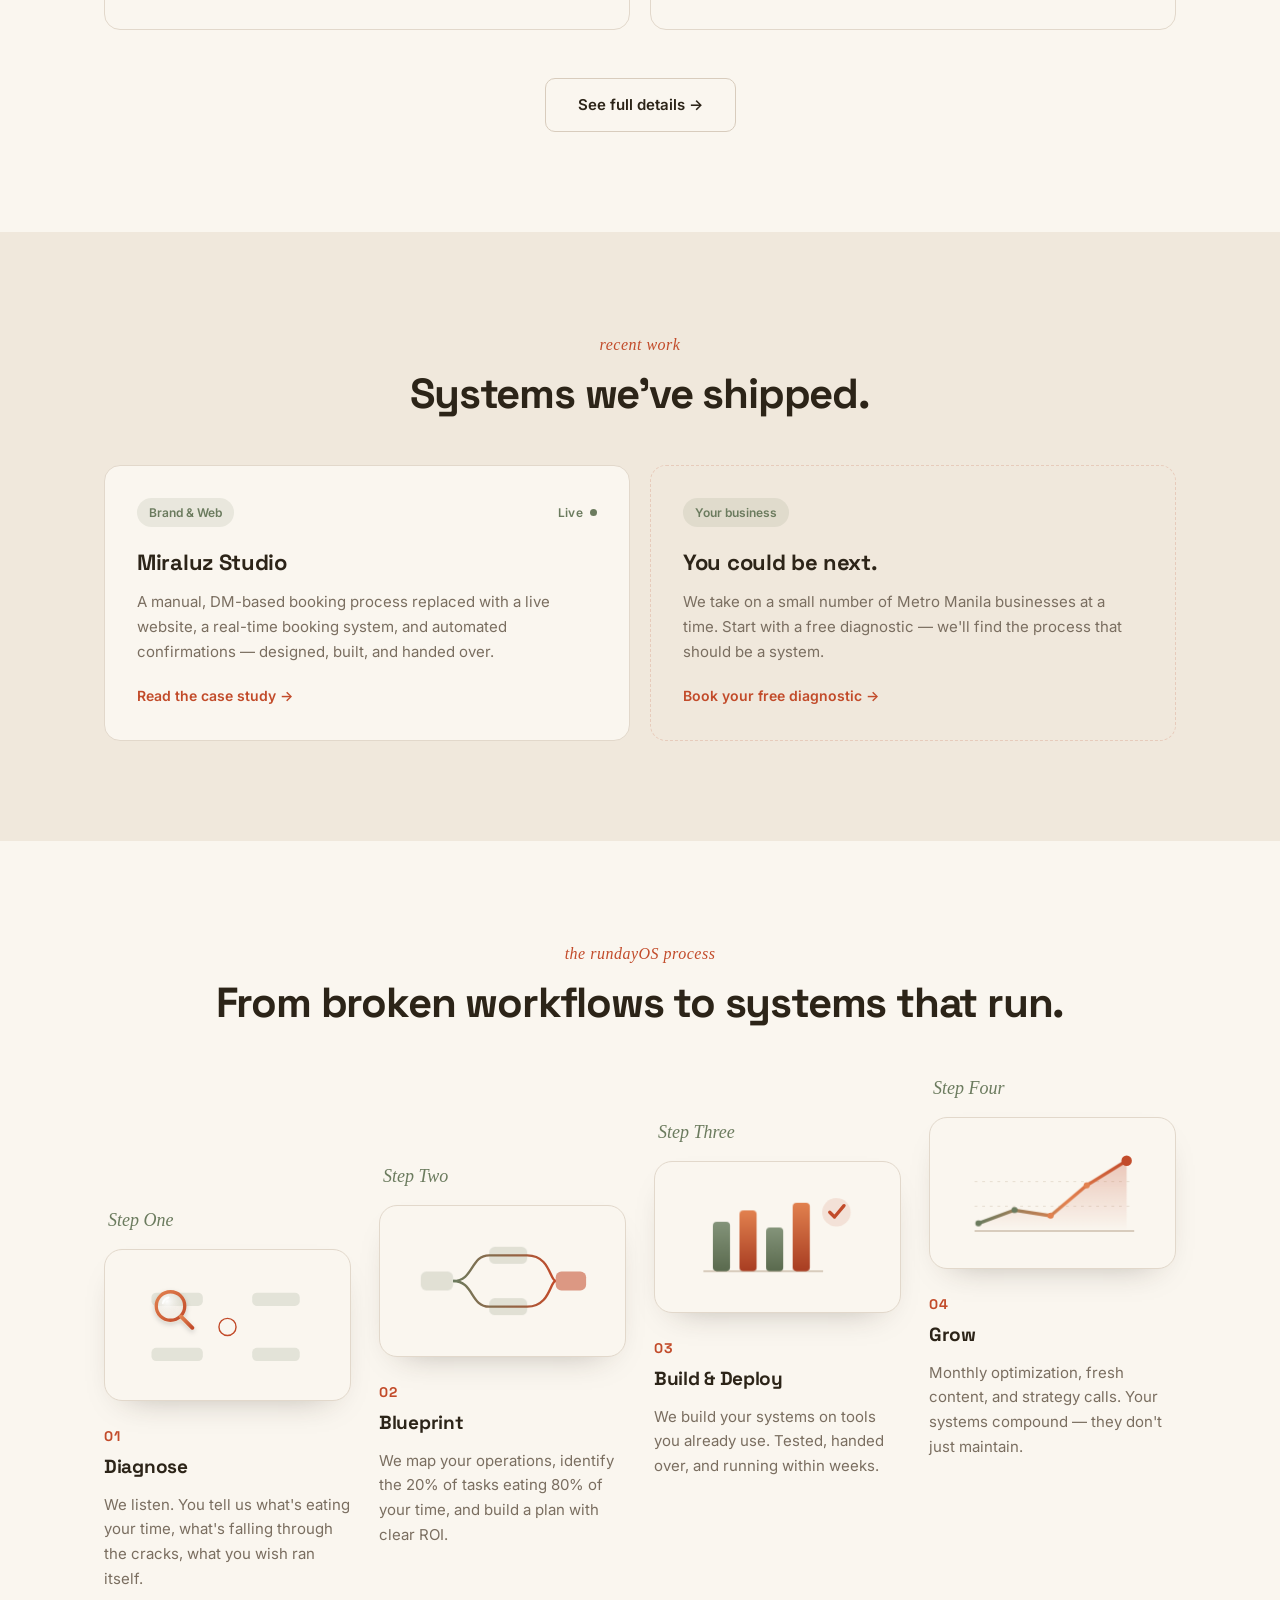
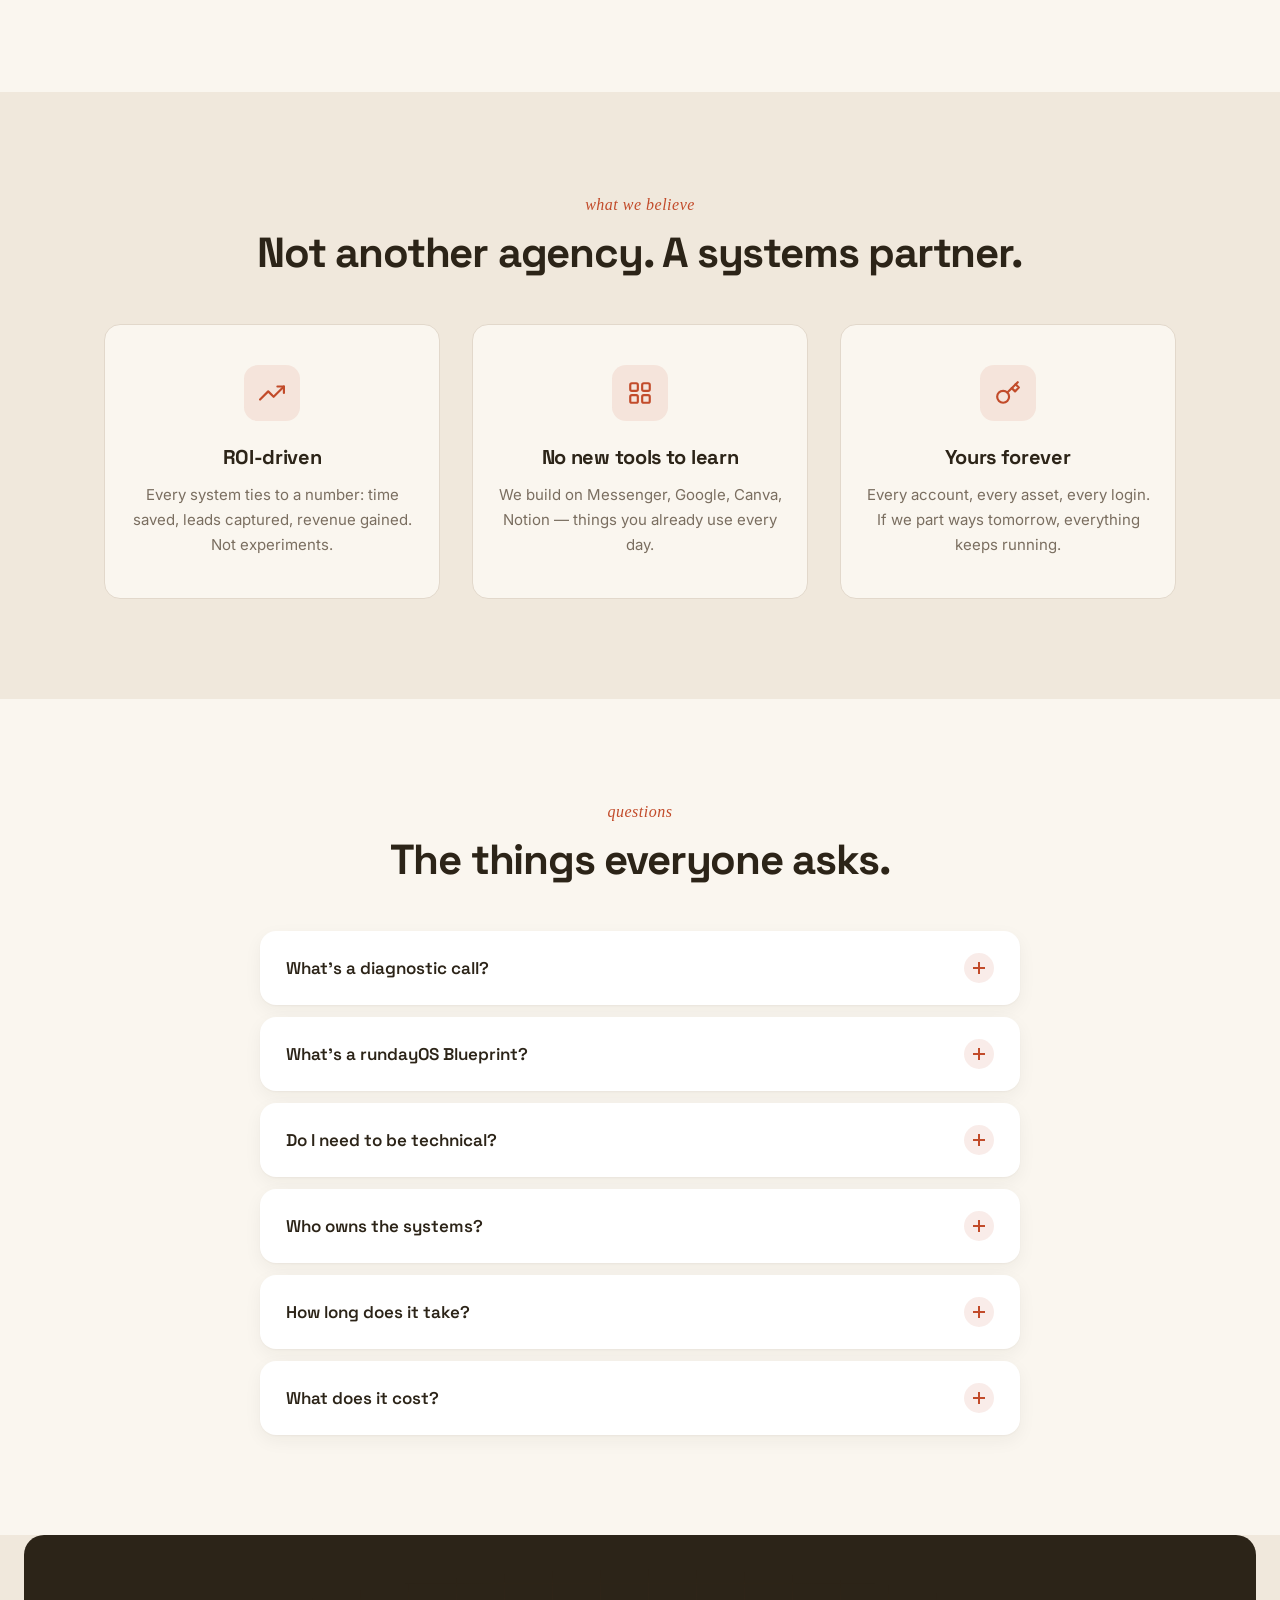
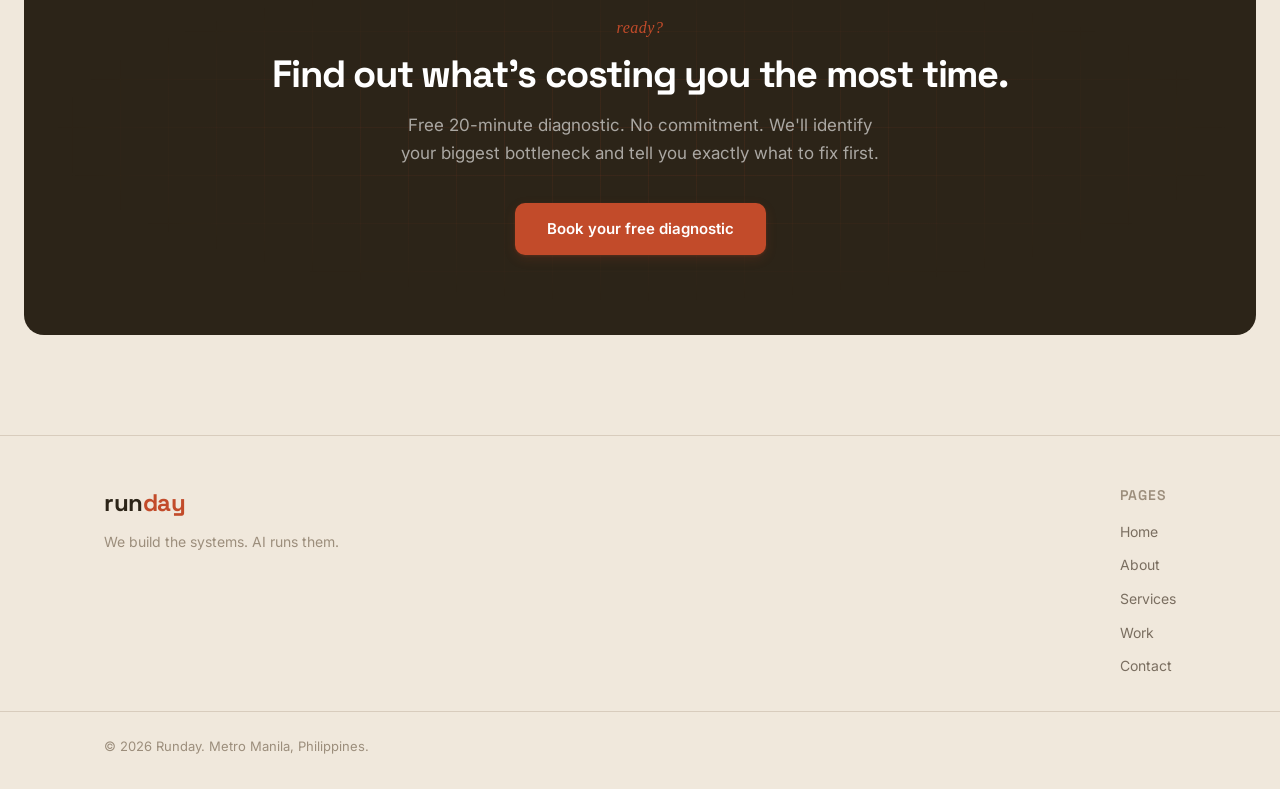
==== commit d8feded7: "Premium FAQ accordion: floating cards, grid-rows animation, independent toggle Co-Authored-By: Claud" ====
--- a/index.html
+++ b/index.html
@@ -411,44 +411,63 @@
         <div class="section-sub">questions</div>
         <h2>The things everyone asks.</h2>
       </div>
-      <div class="faq-list fade-up">
-        <details class="faq-item">
-          <summary>What's a diagnostic call?</summary>
-          <div class="faq-answer">
+      <div class="rd-faq fade-up">
+        <div class="rd-faq__item">
+          <button class="rd-faq__q" type="button" aria-expanded="false">
+            <span>What's a diagnostic call?</span>
+            <span class="rd-faq__icon" aria-hidden="true"></span>
+          </button>
+          <div class="rd-faq__a"><div class="rd-faq__a-inner">
             <p>A free 20-minute conversation where we listen to what's not working in your business and identify the biggest bottleneck. No pitch, no commitment — just clarity on what to fix first.</p>
-          </div>
-        </details>
-        <details class="faq-item">
-          <summary>What's a rundayOS Blueprint?</summary>
-          <div class="faq-answer">
+          </div></div>
+        </div>
+        <div class="rd-faq__item">
+          <button class="rd-faq__q" type="button" aria-expanded="false">
+            <span>What's a rundayOS Blueprint?</span>
+            <span class="rd-faq__icon" aria-hidden="true"></span>
+          </button>
+          <div class="rd-faq__a"><div class="rd-faq__a-inner">
             <p>A deep dive into your operations. We map your workflows, identify the highest-leverage systems to build, and deliver a document with ROI projections. It's yours to keep even if you don't hire us to build.</p>
-          </div>
-        </details>
-        <details class="faq-item">
-          <summary>Do I need to be technical?</summary>
-          <div class="faq-answer">
+          </div></div>
+        </div>
+        <div class="rd-faq__item">
+          <button class="rd-faq__q" type="button" aria-expanded="false">
+            <span>Do I need to be technical?</span>
+            <span class="rd-faq__icon" aria-hidden="true"></span>
+          </button>
+          <div class="rd-faq__a"><div class="rd-faq__a-inner">
             <p>Not at all. We build on tools you already use — Messenger, Google, Canva, Notion. If you can post on Facebook, you can run what we build.</p>
-          </div>
-        </details>
-        <details class="faq-item">
-          <summary>Who owns the systems?</summary>
-          <div class="faq-answer">
+          </div></div>
+        </div>
+        <div class="rd-faq__item">
+          <button class="rd-faq__q" type="button" aria-expanded="false">
+            <span>Who owns the systems?</span>
+            <span class="rd-faq__icon" aria-hidden="true"></span>
+          </button>
+          <div class="rd-faq__a"><div class="rd-faq__a-inner">
             <p>You do — every account, every asset, every login. No lock-in. If we part ways tomorrow, everything keeps running.</p>
-          </div>
-        </details>
-        <details class="faq-item">
-          <summary>How long does it take?</summary>
-          <div class="faq-answer">
+          </div></div>
+        </div>
+        <div class="rd-faq__item">
+          <button class="rd-faq__q" type="button" aria-expanded="false">
+            <span>How long does it take?</span>
+            <span class="rd-faq__icon" aria-hidden="true"></span>
+          </button>
+          <div class="rd-faq__a"><div class="rd-faq__a-inner">
             <p>The Blueprint takes about a week. Build is 1–2 weeks. Most businesses are up and running within a couple of weeks.</p>
-          </div>
-        </details>
-        <details class="faq-item">
-          <summary>What does it cost?</summary>
-          <div class="faq-answer">
+          </div></div>
+        </div>
+        <div class="rd-faq__item">
+          <button class="rd-faq__q" type="button" aria-expanded="false">
+            <span>What does it cost?</span>
+            <span class="rd-faq__icon" aria-hidden="true"></span>
+          </button>
+          <div class="rd-faq__a"><div class="rd-faq__a-inner">
             <p>The diagnostic call and the Blueprint are both free. Build is &#8369;25,000. Growth Partner starts at &#8369;5,000/mo. Scope is agreed up front — no surprises. <a href="services.html">See full pricing &rarr;</a></p>
-          </div>
-        </details>
-      </div>
+          </div></div>
+        </div>
+      </div>
+      <noscript><style>.rd-faq__a{grid-template-rows:1fr}.rd-faq__a-inner p{opacity:1;transform:none}</style></noscript>
     </div>
   </section>
 
--- a/styles.css
+++ b/styles.css
@@ -1536,95 +1536,123 @@
   .cs-cols { grid-template-columns: 1fr; }
 }
 
-/* === FAQ === */
-
-.faq-list {
+/* === FAQ (homepage — premium floating-card accordion) === */
+/* Fully self-contained under .rd-faq__* — its own class namespace so it never
+   collides with the services.html accordion (.faq-list/.faq-item/.faq-answer).
+   Smooth height via grid-template-rows 0fr→1fr (no JS measuring), independent
+   toggle (opening/closing one never affects the others). */
+
+.rd-faq {
   max-width: 760px;
   margin: 0 auto;
-}
-
-.faq-item {
-  border: 1px solid var(--card-border);
-  border-radius: 14px;
-  background: var(--card-bg);
-  margin-bottom: 12px;
-  overflow: hidden;
-  transition: border-color 0.25s ease, box-shadow 0.3s ease;
-}
-
-.faq-item:hover {
-  border-color: var(--terracotta-border);
-  box-shadow: 0 6px 22px rgba(44, 36, 24, 0.06);
-}
-
-.faq-item[open] {
-  border-color: var(--terracotta-border);
-  box-shadow: 0 10px 30px rgba(44, 36, 24, 0.08);
-}
-
-.faq-item summary {
-  list-style: none;
+  display: flex;
+  flex-direction: column;
+  gap: 12px;
+}
+
+.rd-faq__item {
+  background: #fff;
+  border-radius: 16px;
+  box-shadow: 0 1px 2px rgba(44, 36, 24, 0.04), 0 6px 18px rgba(44, 36, 24, 0.05);
+  transition: box-shadow 0.4s cubic-bezier(0.16, 1, 0.3, 1),
+              background-color 0.4s ease;
+}
+
+.rd-faq__item:hover {
+  box-shadow: 0 2px 6px rgba(44, 36, 24, 0.06), 0 14px 34px rgba(44, 36, 24, 0.09);
+}
+
+.rd-faq__item.is-open {
+  box-shadow: 0 2px 10px rgba(194, 75, 42, 0.07), 0 18px 44px rgba(44, 36, 24, 0.11);
+}
+
+.rd-faq__q {
+  width: 100%;
+  border: none;
+  background: none;
   cursor: pointer;
+  display: flex;
+  align-items: center;
+  justify-content: space-between;
+  gap: 18px;
   padding: 22px 26px;
+  text-align: left;
   font-family: var(--font-heading);
   font-size: 17px;
   font-weight: 600;
   color: var(--dark);
-  display: flex;
-  align-items: center;
-  justify-content: space-between;
-  gap: 16px;
-  transition: color 0.2s ease;
+  transition: color 0.25s ease;
   -webkit-tap-highlight-color: transparent;
 }
 
-.faq-item summary:hover,
-.faq-item[open] summary { color: var(--terracotta); }
-
-.faq-item summary::-webkit-details-marker { display: none; }
-
-/* CSS-drawn +/× toggle (crisp at any size, springy rotate) */
-.faq-item summary::after {
-  content: '';
-  width: 18px;
-  height: 18px;
+.rd-faq__q:hover,
+.rd-faq__item.is-open .rd-faq__q { color: var(--terracotta); }
+
+/* Soft circular chip: + morphs to − (vertical bar collapses) with a spring spin */
+.rd-faq__icon {
+  width: 30px;
+  height: 30px;
   flex-shrink: 0;
-  background:
-    linear-gradient(var(--terracotta), var(--terracotta)) center / 100% 2px no-repeat,
-    linear-gradient(var(--terracotta), var(--terracotta)) center / 2px 100% no-repeat;
-  transition: transform 0.4s cubic-bezier(0.34, 1.35, 0.4, 1);
-}
-
-.faq-item[open] summary::after {
-  transform: rotate(135deg);
-}
-
-.faq-answer {
-  padding: 0 26px 24px;
-}
-
-/* JS-driven smooth expand/collapse (only on enhanced items; no-JS keeps native) */
-.faq-item.faq-anim .faq-answer {
-  height: 0;
+  border-radius: 50%;
+  background-color: var(--terracotta-subtle);
+  background-image:
+    linear-gradient(var(--terracotta), var(--terracotta)),
+    linear-gradient(var(--terracotta), var(--terracotta));
+  background-repeat: no-repeat;
+  background-position: center, center;
+  background-size: 12px 2px, 2px 12px;
+  transition: background-size 0.45s cubic-bezier(0.34, 1.4, 0.5, 1),
+              background-color 0.3s ease,
+              transform 0.5s cubic-bezier(0.34, 1.4, 0.5, 1);
+}
+
+.rd-faq__item.is-open .rd-faq__icon {
+  background-size: 12px 2px, 2px 0;   /* vertical bar gone → minus */
+  background-color: rgba(194, 75, 42, 0.16);
+  transform: rotate(180deg);
+}
+
+/* Smooth height: grid row track animates 0fr → 1fr. Inner clips the overflow. */
+.rd-faq__a {
+  display: grid;
+  grid-template-rows: 0fr;
+  transition: grid-template-rows 0.46s cubic-bezier(0.16, 1, 0.3, 1);
+}
+
+.rd-faq__item.is-open .rd-faq__a {
+  grid-template-rows: 1fr;
+}
+
+.rd-faq__a-inner {
   overflow: hidden;
-  transition: height 0.36s cubic-bezier(0.4, 0, 0.2, 1);
-}
-
-@media (prefers-reduced-motion: reduce) {
-  .faq-item.faq-anim .faq-answer { transition: none; }
-  .faq-item summary::after { transition: none; }
-}
-
-.faq-answer p {
+}
+
+.rd-faq__a-inner p {
+  margin: 0;
+  padding: 4px 26px 24px;   /* small gap under the question, comfortable bottom */
   color: var(--text-secondary);
   font-size: 15px;
   line-height: 1.7;
-  margin: 0;
-}
-
-.faq-answer a {
+  opacity: 0;
+  transform: translateY(6px);
+  transition: opacity 0.35s ease 0.05s,
+              transform 0.45s cubic-bezier(0.16, 1, 0.3, 1) 0.05s;
+}
+
+.rd-faq__item.is-open .rd-faq__a-inner p {
+  opacity: 1;
+  transform: none;
+}
+
+.rd-faq__a-inner a {
   color: var(--terracotta);
   font-weight: 600;
+}
+
+@media (prefers-reduced-motion: reduce) {
+  .rd-faq__a,
+  .rd-faq__icon,
+  .rd-faq__a-inner p { transition: none; }
 }
 
 @media (max-width: 1024px) {
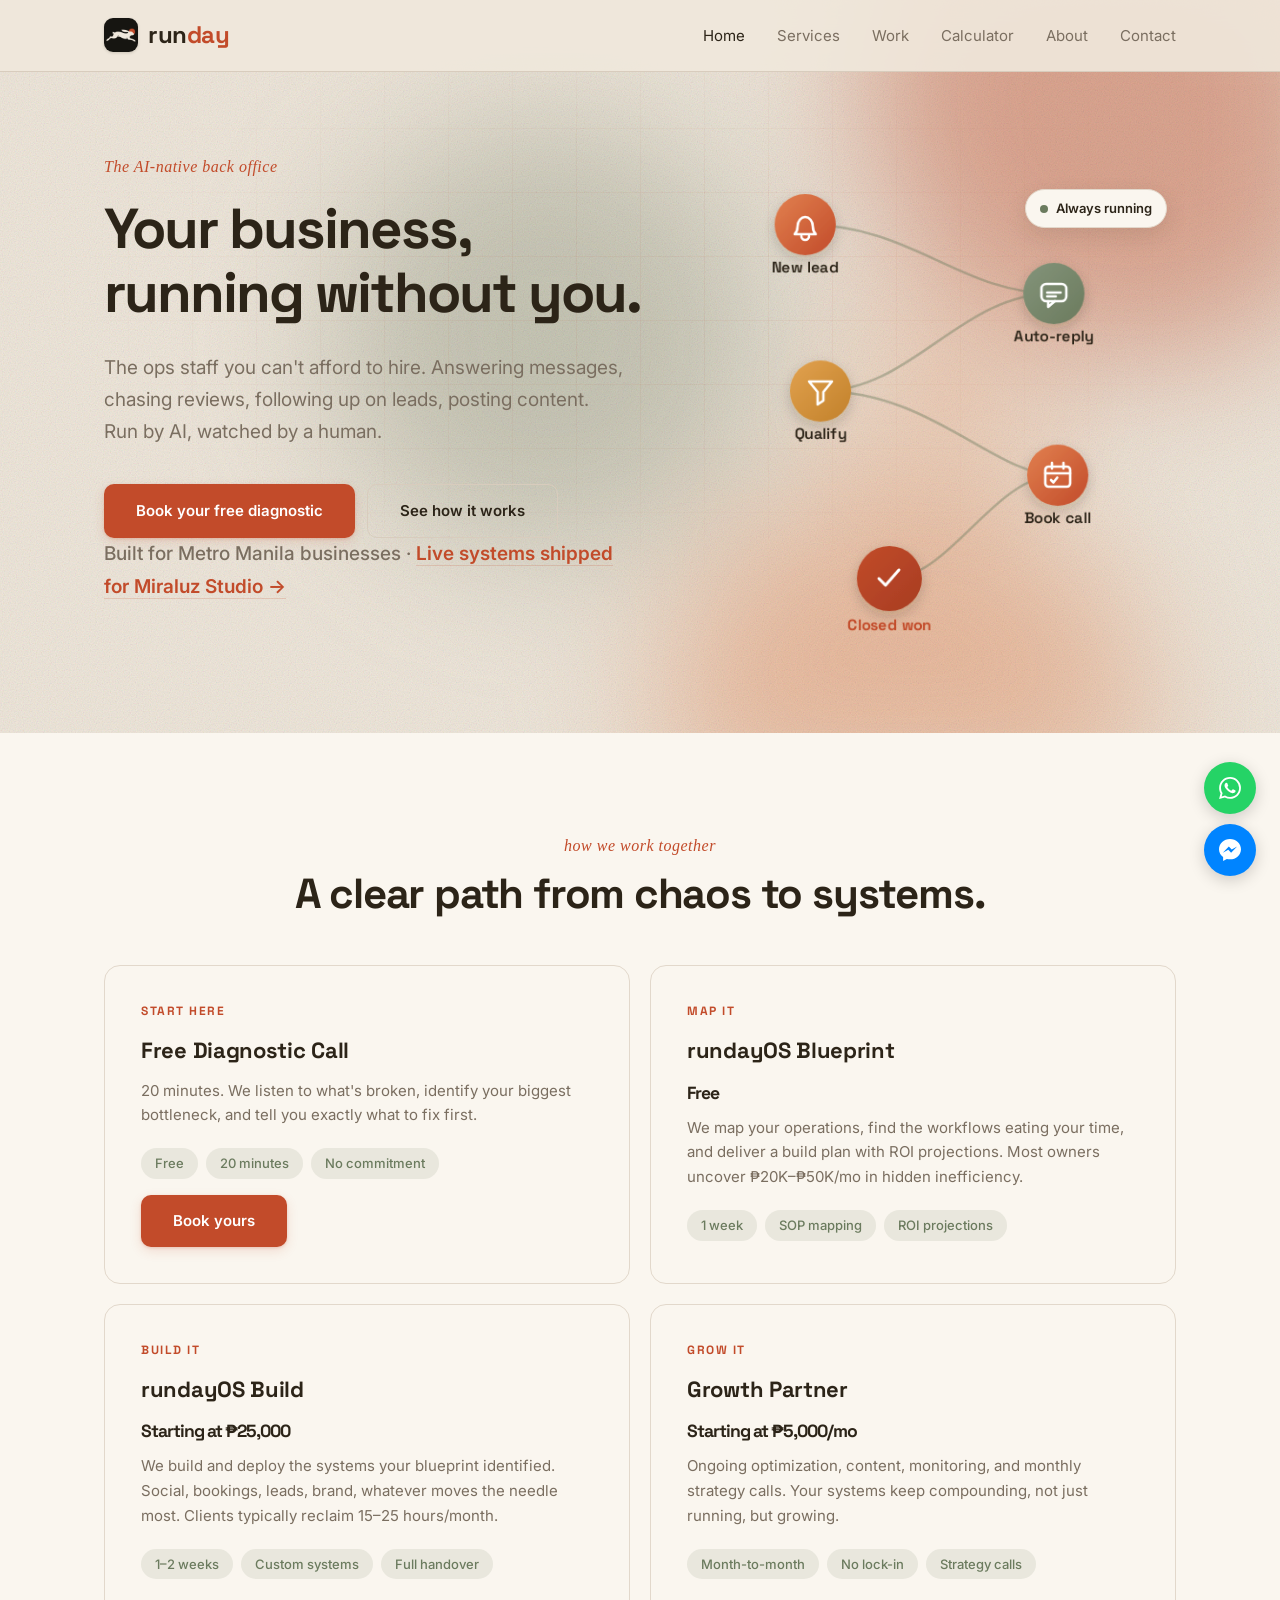
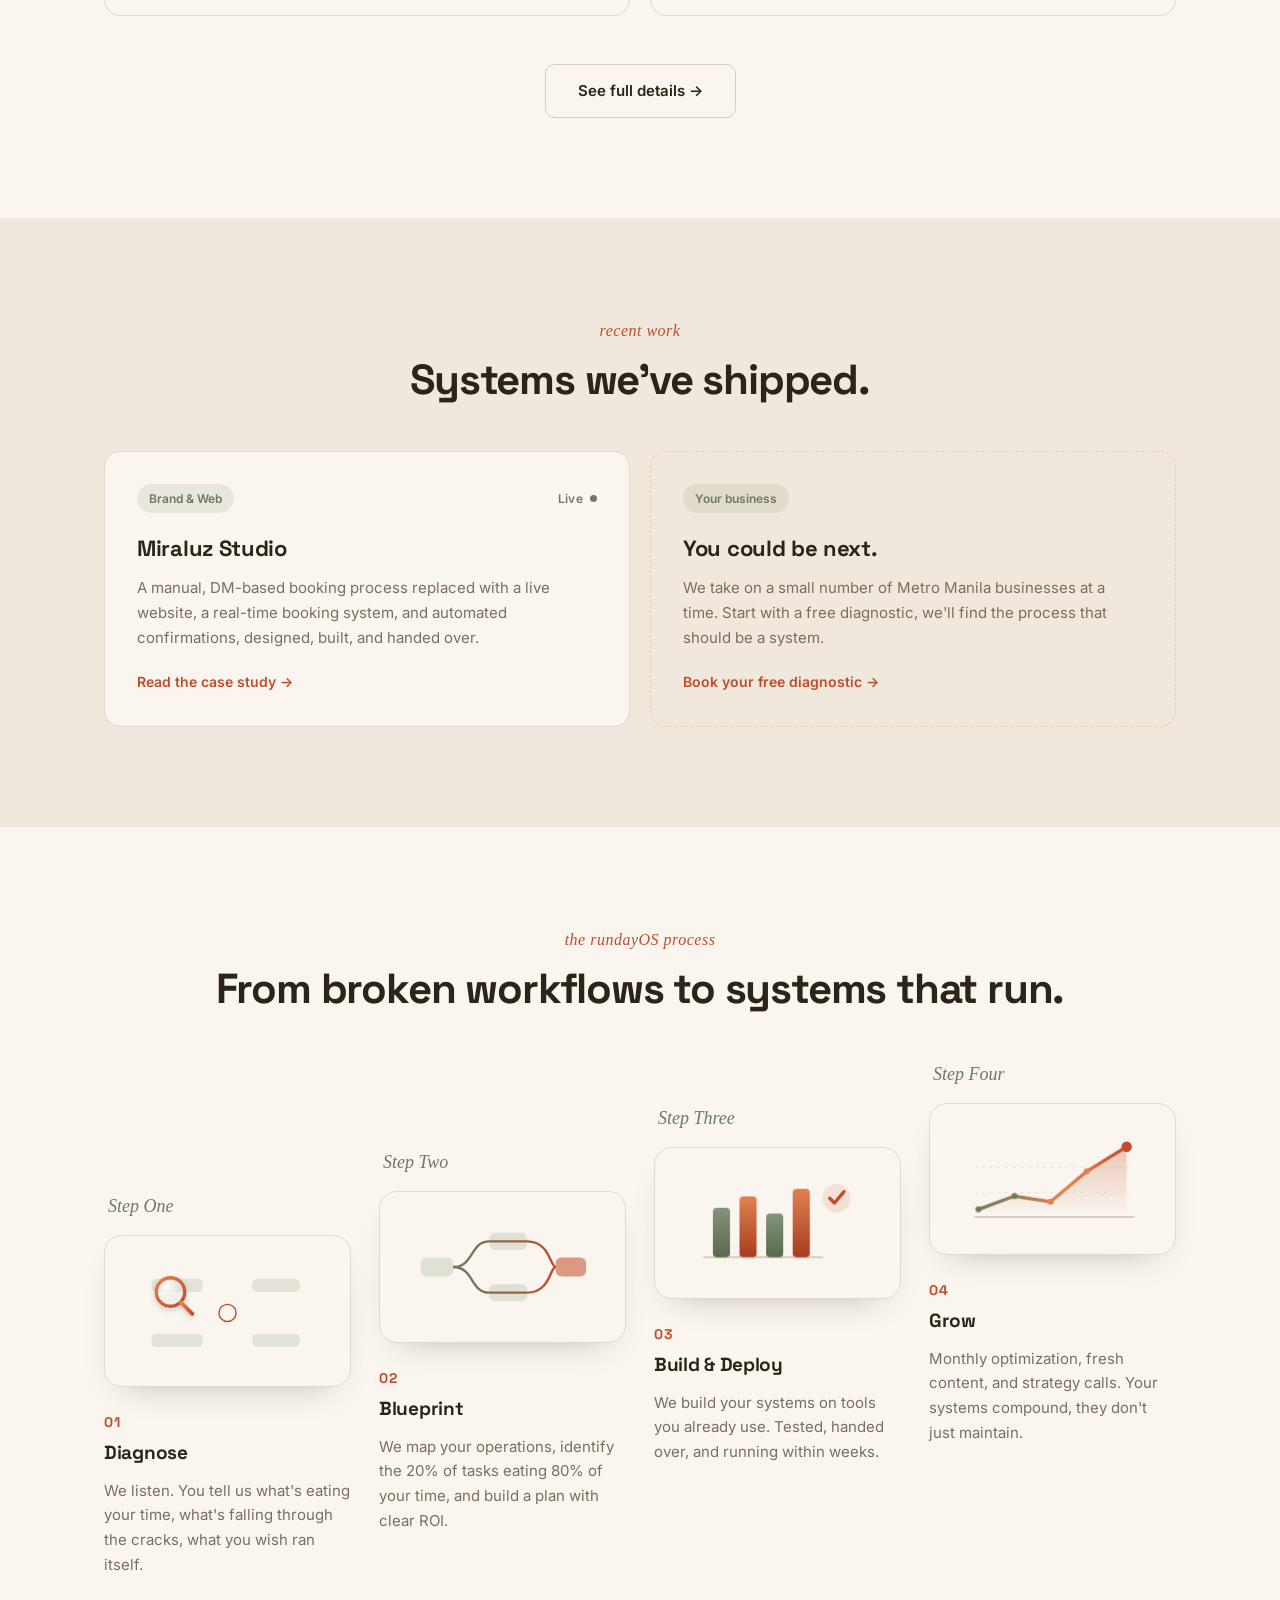
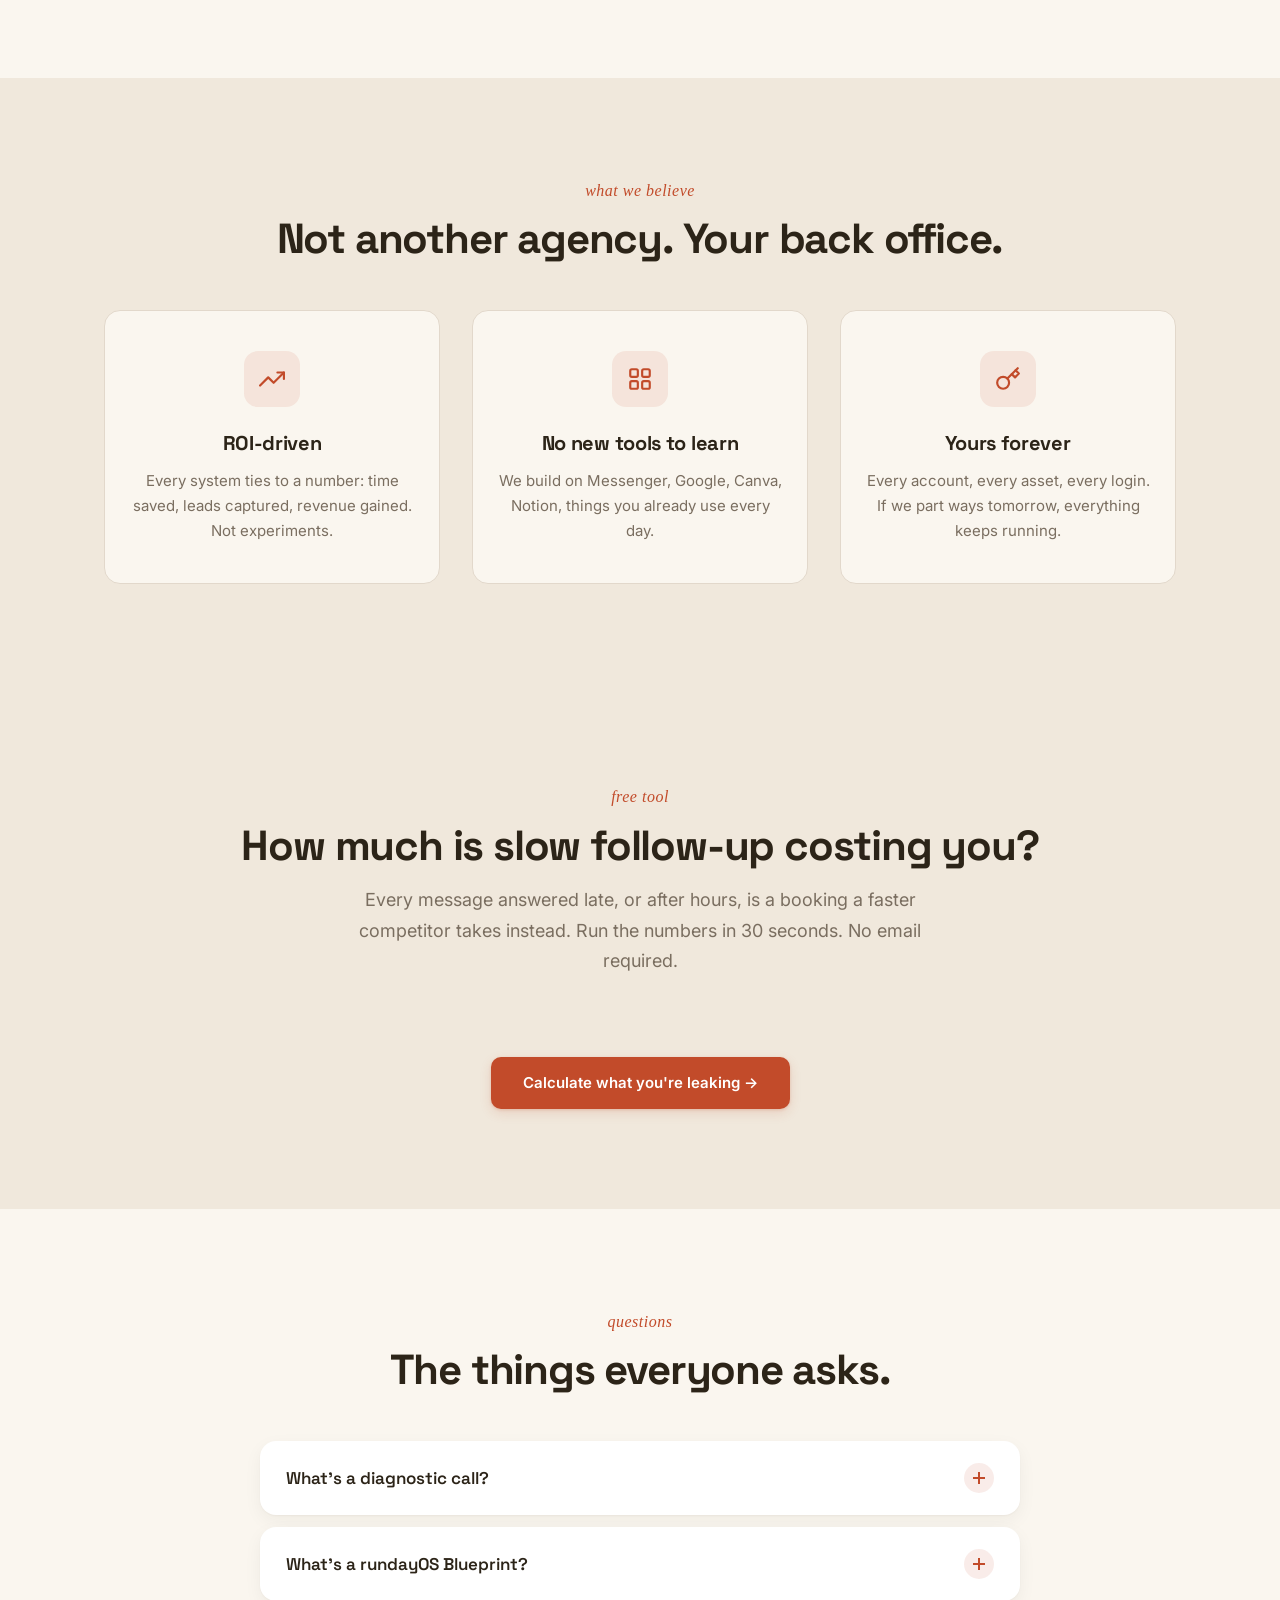
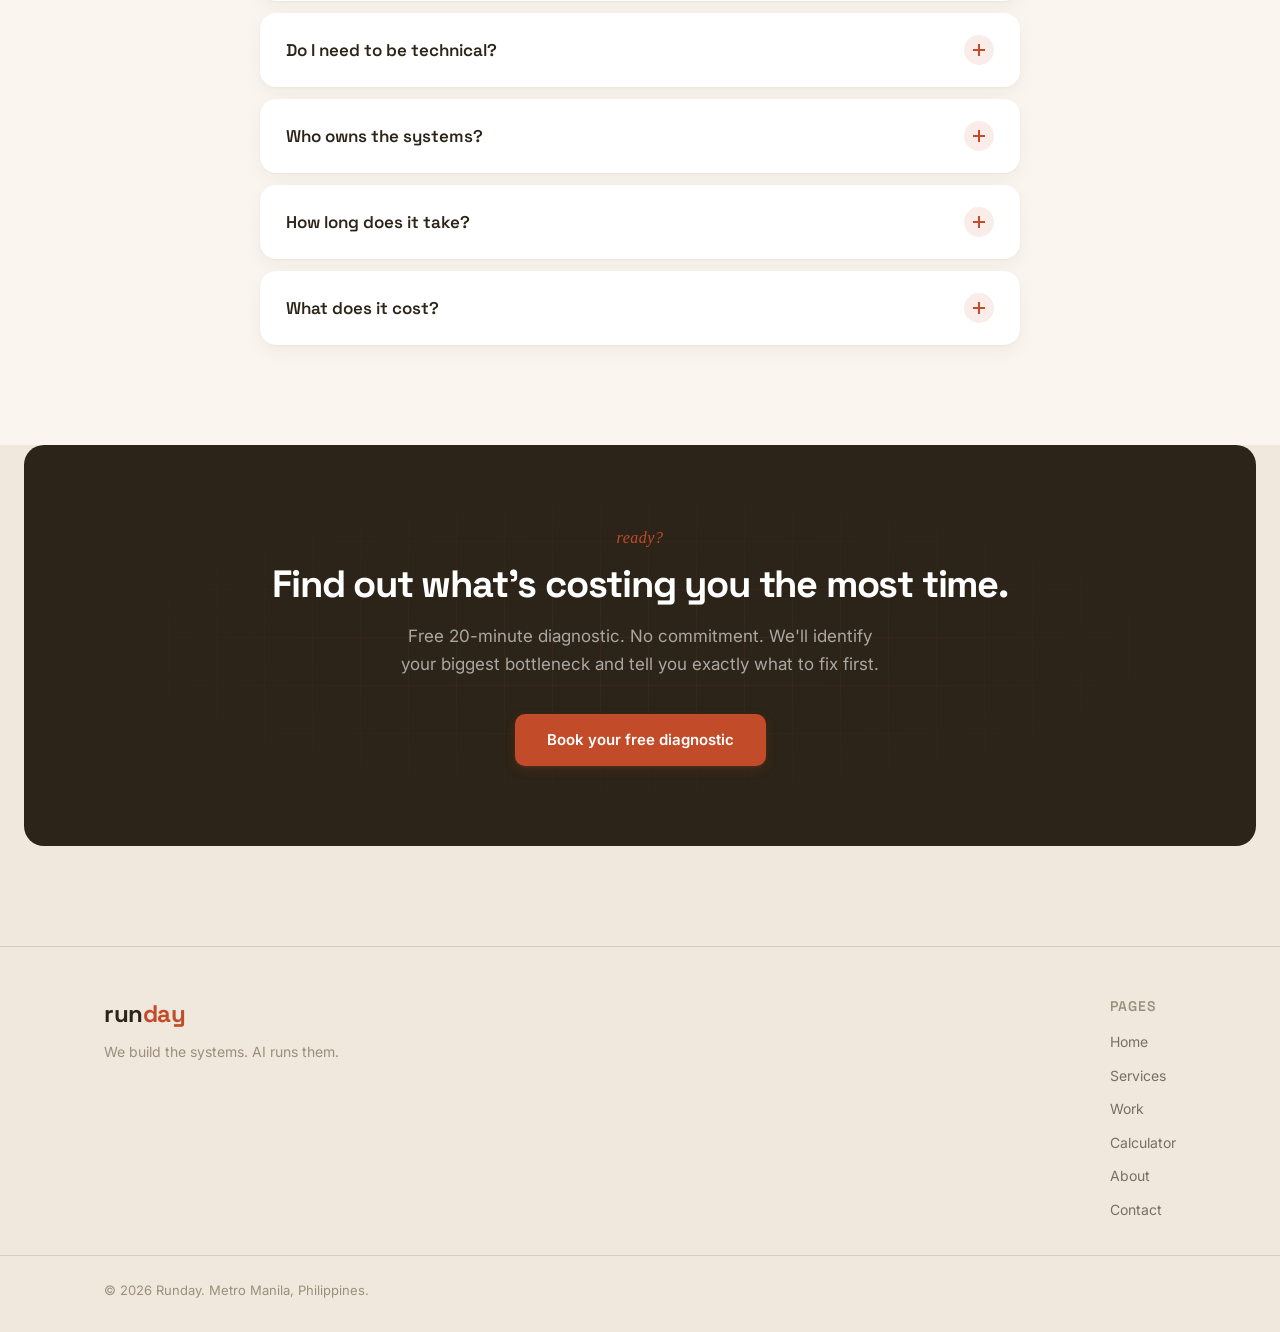
==== commit a2ded227: "Reposition as "the AI-native back office" + ship leak calculator Positioning reframe (homepage, Abou" ====
--- a/index.html
+++ b/index.html
@@ -3,30 +3,32 @@
 <head>
   <meta charset="UTF-8">
   <meta name="viewport" content="width=device-width, initial-scale=1.0">
-  <title>Runday — AI Systems Partner for Metro Manila Businesses</title>
-  <meta name="description" content="Runday diagnoses, builds, and operates the marketing, operations, and sales systems that run your business — so it keeps working even when you're not. Metro Manila. Free diagnostic call.">
+  <title>Runday: The AI-Native Back Office for Metro Manila Businesses</title>
+  <meta name="description" content="Runday is the AI-native back office for small businesses. The ops staff you can't afford to hire, answering messages, chasing reviews, following up on leads, posting content. Run by AI, watched by a human. Metro Manila. Free diagnostic call.">
   <meta name="robots" content="index, follow">
   <meta name="author" content="Runday">
   <meta name="theme-color" content="#C24B2A">
-  <link rel="canonical" href="https://runday-website.vercel.app/">
+  <link rel="canonical" href="https://runday.tech/">
+  <meta name="google-site-verification" content="HfFqy0cqZhbcw2gIKJelEW1RrDXmm2TUQtiEuHS50ys">
 
   <!-- Favicon -->
   <link rel="icon" type="image/svg+xml" href="assets/favicon.svg">
   <link rel="icon" href="assets/favicon.ico" sizes="any">
-  <link rel="icon" type="image/png" sizes="32x32" href="assets/favicon-32.png">
+  <link rel="icon" type="image/png" sizes="48x48" href="assets/favicon-48.png">
+  <link rel="icon" type="image/png" sizes="96x96" href="assets/favicon-96.png">
   <link rel="icon" type="image/png" sizes="192x192" href="assets/favicon-192.png">
   <link rel="apple-touch-icon" href="assets/favicon-180.png">
 
   <!-- Open Graph / Social -->
   <meta property="og:type" content="website">
-  <meta property="og:title" content="Runday — AI Systems for Growing Businesses">
-  <meta property="og:description" content="rundayOS gives you the marketing, operations, and sales systems that keep working — even when you're not. Built for business owners who'd rather grow than grind.">
-  <meta property="og:image" content="https://runday-website.vercel.app/assets/og-image.png">
-  <meta property="og:url" content="https://runday-website.vercel.app/">
+  <meta property="og:title" content="Runday: The AI-Native Back Office for Small Businesses">
+  <meta property="og:description" content="The ops staff you can't afford to hire, answering messages, chasing reviews, following up on leads, posting content. Run by AI, watched by a human.">
+  <meta property="og:image" content="https://runday.tech/assets/og-image.png">
+  <meta property="og:url" content="https://runday.tech/">
   <meta name="twitter:card" content="summary_large_image">
-  <meta name="twitter:title" content="Runday — AI Systems for Growing Businesses">
-  <meta name="twitter:description" content="rundayOS gives you the marketing, operations, and sales systems that keep working — even when you're not.">
-  <meta name="twitter:image" content="https://runday-website.vercel.app/assets/og-image.png">
+  <meta name="twitter:title" content="Runday: The AI-Native Back Office for Small Businesses">
+  <meta name="twitter:description" content="The ops staff you can't afford to hire. Run by AI, watched by a human.">
+  <meta name="twitter:image" content="https://runday.tech/assets/og-image.png">
 
   <link rel="preconnect" href="https://fonts.googleapis.com">
   <link rel="preconnect" href="https://fonts.gstatic.com" crossorigin>
@@ -40,12 +42,12 @@
     "@graph": [
       {
         "@type": "ProfessionalService",
-        "@id": "https://runday-website.vercel.app/#organization",
+        "@id": "https://runday.tech/#organization",
         "name": "Runday",
-        "description": "Runday is an AI systems partner for small and mid-sized businesses in Metro Manila. We diagnose, build, and operate the marketing, operations, and sales systems that run a business.",
-        "url": "https://runday-website.vercel.app/",
-        "logo": "https://runday-website.vercel.app/assets/favicon-512.png",
-        "image": "https://runday-website.vercel.app/assets/og-image.png",
+        "description": "Runday is the AI-native back office for small and mid-sized businesses in Metro Manila. The ops staff you can't afford to hire, answering messages, chasing reviews, following up on leads, and posting content, run by AI and watched by a human.",
+        "url": "https://runday.tech/",
+        "logo": "https://runday.tech/assets/favicon-512.png",
+        "image": "https://runday.tech/assets/og-image.png",
         "email": "runday.mnl@gmail.com",
         "telephone": "+639275492649",
         "priceRange": "₱₱",
@@ -64,20 +66,20 @@
       },
       {
         "@type": "WebSite",
-        "@id": "https://runday-website.vercel.app/#website",
-        "url": "https://runday-website.vercel.app/",
+        "@id": "https://runday.tech/#website",
+        "url": "https://runday.tech/",
         "name": "Runday",
-        "publisher": { "@id": "https://runday-website.vercel.app/#organization" }
+        "publisher": { "@id": "https://runday.tech/#organization" }
       },
       {
         "@type": "FAQPage",
         "mainEntity": [
-          { "@type": "Question", "name": "What's a diagnostic call?", "acceptedAnswer": { "@type": "Answer", "text": "A free 20-minute conversation where we listen to what's not working in your business and identify the biggest bottleneck. No pitch, no commitment — just clarity on what to fix first." } },
+          { "@type": "Question", "name": "What's a diagnostic call?", "acceptedAnswer": { "@type": "Answer", "text": "A free 20-minute conversation where we listen to what's not working in your business and identify the biggest bottleneck. No pitch, no commitment, just clarity on what to fix first." } },
           { "@type": "Question", "name": "What's a rundayOS Blueprint?", "acceptedAnswer": { "@type": "Answer", "text": "A deep dive into your operations. We map your workflows, identify the highest-leverage systems to build, and deliver a document with ROI projections. It's yours to keep even if you don't hire us to build." } },
-          { "@type": "Question", "name": "Do I need to be technical?", "acceptedAnswer": { "@type": "Answer", "text": "Not at all. We build on tools you already use — Messenger, Google, Canva, Notion. If you can post on Facebook, you can run what we build." } },
-          { "@type": "Question", "name": "Who owns the systems?", "acceptedAnswer": { "@type": "Answer", "text": "You do — every account, every asset, every login. No lock-in. If we part ways tomorrow, everything keeps running." } },
+          { "@type": "Question", "name": "Do I need to be technical?", "acceptedAnswer": { "@type": "Answer", "text": "Not at all. We build on tools you already use, Messenger, Google, Canva, Notion. If you can post on Facebook, you can run what we build." } },
+          { "@type": "Question", "name": "Who owns the systems?", "acceptedAnswer": { "@type": "Answer", "text": "You do, every account, every asset, every login. No lock-in. If we part ways tomorrow, everything keeps running." } },
           { "@type": "Question", "name": "How long does it take?", "acceptedAnswer": { "@type": "Answer", "text": "The Blueprint takes about a week. Build is 1–2 weeks. Most businesses are up and running within a couple of weeks." } },
-          { "@type": "Question", "name": "What does it cost?", "acceptedAnswer": { "@type": "Answer", "text": "The diagnostic call and the Blueprint are both free. Build is ₱25,000. Growth Partner starts at ₱5,000/mo. Scope is agreed up front — no surprises." } }
+          { "@type": "Question", "name": "What does it cost?", "acceptedAnswer": { "@type": "Answer", "text": "The diagnostic call and the Blueprint are both free. Build starts at ₱25,000. Growth Partner starts at ₱5,000/mo. Scope is agreed up front, no surprises." } }
         ]
       }
     ]
@@ -94,9 +96,10 @@
       <button class="nav-mobile-toggle" onclick="document.querySelector('.nav-links').classList.toggle('open')" aria-label="Menu">&#9776;</button>
       <ul class="nav-links">
         <li><a href="index.html" class="active">Home</a></li>
-        <li><a href="about.html">About</a></li>
         <li><a href="services.html">Services</a></li>
         <li><a href="work.html">Work</a></li>
+        <li><a href="calculator.html">Calculator</a></li>
+        <li><a href="about.html">About</a></li>
         <li><a href="contact.html">Contact</a></li>
       </ul>
     </div>
@@ -104,16 +107,120 @@
 
   <!-- HERO -->
   <section class="hero">
-    <div class="hero-grid"></div>
+    <!-- ambient warm aurora (drifts forever) -->
+    <div class="hero-aurora" aria-hidden="true" data-depth="0.018">
+      <span class="au-blob au-b1"></span>
+      <span class="au-blob au-b2"></span>
+      <span class="au-blob au-b3"></span>
+    </div>
+    <div class="hero-grid" data-depth="0.01"></div>
+    <div class="hero-grain" aria-hidden="true"></div>
+
     <div class="container hero-content">
-      <div class="hero-sub">Your AI systems partner</div>
-      <h1>Your business,<br>running without you.</h1>
-      <p>rundayOS gives you the marketing, operations, and sales systems that keep working — even when you're not. Built for business owners who'd rather grow than grind.</p>
-      <div class="hero-ctas">
-        <a href="contact.html" class="btn btn-primary">Book your free diagnostic</a>
-        <a href="#process" class="btn btn-ghost">See how it works</a>
-      </div>
-      <p class="hero-trust">Built for Metro Manila businesses &middot; <a href="work.html">Live systems shipped for Miraluz Studio &rarr;</a></p>
+      <div class="hero-layout">
+        <div class="hero-copy">
+          <div class="hero-sub">The AI-native back office</div>
+          <h1 class="hero-h1">
+            <span class="hl-line"><span class="hl-w" style="--d:.05s">Your</span> <span class="hl-w" style="--d:.13s">business,</span></span>
+            <span class="hl-line"><span class="hl-w" style="--d:.24s">running</span> <span class="hl-w" style="--d:.32s">without</span> <span class="hl-w" style="--d:.40s">you.</span></span>
+          </h1>
+          <p>The ops staff you can't afford to hire. Answering messages, chasing reviews, following up on leads, posting content. Run by AI, watched by a human.</p>
+          <div class="hero-ctas">
+            <a href="contact.html" class="btn btn-primary">Book your free diagnostic</a>
+            <a href="#process" class="btn btn-ghost">See how it works</a>
+          </div>
+          <p class="hero-trust">Built for Metro Manila businesses &middot; <a href="work.html">Live systems shipped for Miraluz Studio &rarr;</a></p>
+        </div>
+
+        <div class="hero-visual" aria-hidden="true" data-depth="0.05">
+          <div class="hv-glow"></div>
+          <svg class="rd-flow" viewBox="0 0 460 515" fill="none" role="presentation">
+            <defs>
+              <linearGradient id="nA" x1="0" y1="0" x2="1" y2="1"><stop offset="0%" stop-color="#E2814F"/><stop offset="100%" stop-color="#C24B2A"/></linearGradient>
+              <linearGradient id="nB" x1="0" y1="0" x2="1" y2="1"><stop offset="0%" stop-color="#84947A"/><stop offset="100%" stop-color="#6B7B5E"/></linearGradient>
+              <linearGradient id="nC" x1="0" y1="0" x2="1" y2="1"><stop offset="0%" stop-color="#E2A24F"/><stop offset="100%" stop-color="#C2812A"/></linearGradient>
+              <linearGradient id="nD" x1="0" y1="0" x2="1" y2="1"><stop offset="0%" stop-color="#C24B2A"/><stop offset="100%" stop-color="#A83D22"/></linearGradient>
+              <radialGradient id="nHalo" cx="50%" cy="50%" r="50%"><stop offset="0%" stop-color="#C24B2A" stop-opacity="0.5"/><stop offset="100%" stop-color="#C24B2A" stop-opacity="0"/></radialGradient>
+              <filter id="nShadow" x="-60%" y="-60%" width="220%" height="220%"><feDropShadow dx="0" dy="5" stdDeviation="7" flood-color="#2C2418" flood-opacity="0.18"/></filter>
+              <filter id="nGlow" x="-120%" y="-120%" width="340%" height="340%"><feGaussianBlur stdDeviation="3" result="b"/><feMerge><feMergeNode in="b"/><feMergeNode in="SourceGraphic"/></feMerge></filter>
+            </defs>
+
+            <!-- connectors -->
+            <g class="rd-conns" fill="none" stroke="#6B7B5E" stroke-width="2.5" stroke-linecap="round">
+              <path class="rd-conn rd-c1" d="M88 78 C200 78 250 150 348 150"/>
+              <path class="rd-conn rd-c2" d="M348 150 C250 150 200 252 104 252"/>
+              <path class="rd-conn rd-c3" d="M104 252 C220 252 285 340 352 340"/>
+              <path class="rd-conn rd-c4" d="M352 340 C285 340 240 448 176 448"/>
+            </g>
+
+            <!-- travelling data pulses -->
+            <circle class="rd-pulse rd-p1" r="5.5" fill="#E2814F" filter="url(#nGlow)"/>
+            <circle class="rd-pulse rd-p2" r="5.5" fill="#E2814F" filter="url(#nGlow)"/>
+            <circle class="rd-pulse rd-p3" r="5.5" fill="#E2814F" filter="url(#nGlow)"/>
+            <circle class="rd-pulse rd-p4" r="5.5" fill="#E2814F" filter="url(#nGlow)"/>
+
+            <!-- halos -->
+            <circle class="rd-halo rd-h1" cx="88"  cy="78"  r="46" fill="url(#nHalo)"/>
+            <circle class="rd-halo rd-h2" cx="348" cy="150" r="46" fill="url(#nHalo)"/>
+            <circle class="rd-halo rd-h3" cx="104" cy="252" r="46" fill="url(#nHalo)"/>
+            <circle class="rd-halo rd-h4" cx="352" cy="340" r="46" fill="url(#nHalo)"/>
+            <circle class="rd-halo rd-h5" cx="176" cy="448" r="46" fill="url(#nHalo)"/>
+
+            <!-- NODE 1, New lead -->
+            <g class="rd-node rd-n1">
+              <circle cx="88" cy="78" r="32" fill="url(#nA)" filter="url(#nShadow)"/>
+              <g stroke="#FFF" stroke-width="2.6" stroke-linecap="round" stroke-linejoin="round" fill="none">
+                <path d="M80 80 c0 -6 4 -10 8 -10 s8 4 8 10 c0 5 2 7 3 8 h-22 c1 -1 3 -3 3 -8 z"/>
+                <path d="M84 90 a4 4 0 0 0 8 0"/>
+              </g>
+            </g>
+            <!-- NODE 2, Auto-reply -->
+            <g class="rd-node rd-n2">
+              <circle cx="348" cy="150" r="32" fill="url(#nB)" filter="url(#nShadow)"/>
+              <g stroke="#FFF" stroke-width="2.6" stroke-linecap="round" stroke-linejoin="round" fill="none">
+                <rect x="335" y="140" width="26" height="18" rx="5"/>
+                <path d="M342 158 v6 l7 -6"/>
+                <path d="M341 149 h14 M341 153 h9"/>
+              </g>
+            </g>
+            <!-- NODE 3, Qualify -->
+            <g class="rd-node rd-n3">
+              <circle cx="104" cy="252" r="32" fill="url(#nC)" filter="url(#nShadow)"/>
+              <g stroke="#FFF" stroke-width="2.6" stroke-linecap="round" stroke-linejoin="round" fill="none">
+                <path d="M92 242 h24 l-9 11 v9 l-6 4 v-13 z"/>
+              </g>
+            </g>
+            <!-- NODE 4, Book call -->
+            <g class="rd-node rd-n4">
+              <circle cx="352" cy="340" r="32" fill="url(#nA)" filter="url(#nShadow)"/>
+              <g stroke="#FFF" stroke-width="2.6" stroke-linecap="round" stroke-linejoin="round" fill="none">
+                <rect x="339" y="331" width="26" height="21" rx="3.5"/>
+                <path d="M339 338 h26"/>
+                <path d="M346 327 v6 M358 327 v6"/>
+                <path d="M345 345 l2.5 2.5 l4 -5"/>
+              </g>
+            </g>
+            <!-- NODE 5, Closed won -->
+            <g class="rd-node rd-n5">
+              <circle cx="176" cy="448" r="34" fill="url(#nD)" filter="url(#nShadow)"/>
+              <g stroke="#FFF" stroke-width="3" stroke-linecap="round" stroke-linejoin="round" fill="none">
+                <path d="M165 448 l7 7 l14 -16"/>
+              </g>
+            </g>
+
+            <!-- labels -->
+            <g class="rd-labels" text-anchor="middle">
+              <text class="rd-label rd-l1" x="88"  y="128">New lead</text>
+              <text class="rd-label rd-l2" x="348" y="200">Auto-reply</text>
+              <text class="rd-label rd-l3" x="104" y="302">Qualify</text>
+              <text class="rd-label rd-l4" x="352" y="390">Book call</text>
+              <text class="rd-label rd-l5 rd-label-win" x="176" y="502">Closed won</text>
+            </g>
+          </svg>
+
+          <div class="hv-chip"><span class="hv-dot"></span>Always running</div>
+        </div>
+      </div>
     </div>
   </section>
 
@@ -150,8 +257,8 @@
         <div class="service-card fade-up">
           <div class="card-label">Build it</div>
           <h3>rundayOS Build</h3>
-          <p class="pricing-price" style="font-size: 1.1rem; font-weight: 700; color: var(--accent); margin-bottom: 0.5rem;">&#8369;25,000</p>
-          <p>We build and deploy the systems your blueprint identified. Social, bookings, leads, brand — whatever moves the needle most. Clients typically reclaim 15–25 hours/month.</p>
+          <p class="pricing-price" style="font-size: 1.1rem; font-weight: 700; color: var(--accent); margin-bottom: 0.5rem;">Starting at &#8369;25,000</p>
+          <p>We build and deploy the systems your blueprint identified. Social, bookings, leads, brand, whatever moves the needle most. Clients typically reclaim 15–25 hours/month.</p>
           <div class="service-tags">
             <span class="service-tag">1–2 weeks</span>
             <span class="service-tag">Custom systems</span>
@@ -162,7 +269,7 @@
           <div class="card-label">Grow it</div>
           <h3>Growth Partner</h3>
           <p class="pricing-price" style="font-size: 1.1rem; font-weight: 700; color: var(--accent); margin-bottom: 0.5rem;">Starting at &#8369;5,000/mo</p>
-          <p>Ongoing optimization, content, monitoring, and monthly strategy calls. Your systems keep compounding — not just running, but growing.</p>
+          <p>Ongoing optimization, content, monitoring, and monthly strategy calls. Your systems keep compounding, not just running, but growing.</p>
           <div class="service-tags">
             <span class="service-tag">Month-to-month</span>
             <span class="service-tag">No lock-in</span>
@@ -190,7 +297,7 @@
             <span class="work-live">Live<span class="live-dot"></span></span>
           </div>
           <h3>Miraluz Studio</h3>
-          <p>A manual, DM-based booking process replaced with a live website, a real-time booking system, and automated confirmations — designed, built, and handed over.</p>
+          <p>A manual, DM-based booking process replaced with a live website, a real-time booking system, and automated confirmations, designed, built, and handed over.</p>
           <span class="work-link">Read the case study &rarr;</span>
         </a>
         <a href="contact.html" class="work-card work-card-cta fade-up">
@@ -198,7 +305,7 @@
             <span class="work-tag">Your business</span>
           </div>
           <h3>You could be next.</h3>
-          <p>We take on a small number of Metro Manila businesses at a time. Start with a free diagnostic — we'll find the process that should be a system.</p>
+          <p>We take on a small number of Metro Manila businesses at a time. Start with a free diagnostic, we'll find the process that should be a system.</p>
           <span class="work-link">Book your free diagnostic &rarr;</span>
         </a>
       </div>
@@ -351,7 +458,7 @@
           <div class="proc-text">
             <span class="proc-num">04</span>
             <h3>Grow</h3>
-            <p>Monthly optimization, fresh content, and strategy calls. Your systems compound — they don't just maintain.</p>
+            <p>Monthly optimization, fresh content, and strategy calls. Your systems compound, they don't just maintain.</p>
           </div>
         </article>
 
@@ -364,7 +471,7 @@
     <div class="container">
       <div class="section-centered fade-up">
         <div class="section-sub">what we believe</div>
-        <h2>Not another agency. A systems partner.</h2>
+        <h2>Not another agency. Your back office.</h2>
       </div>
       <div class="values-grid">
         <div class="value-card fade-up">
@@ -387,7 +494,7 @@
             </svg>
           </div>
           <h3>No new tools to learn</h3>
-          <p>We build on Messenger, Google, Canva, Notion — things you already use every day.</p>
+          <p>We build on Messenger, Google, Canva, Notion, things you already use every day.</p>
         </div>
         <div class="value-card fade-up">
           <div class="value-icon">
@@ -404,6 +511,18 @@
     </div>
   </section>
 
+  <!-- LEAK CALCULATOR PROMO -->
+  <section class="section">
+    <div class="container">
+      <div class="section-centered fade-up">
+        <div class="section-sub">free tool</div>
+        <h2>How much is slow follow-up costing you?</h2>
+        <p class="section-intro">Every message answered late, or after hours, is a booking a faster competitor takes instead. Run the numbers in 30 seconds. No email required.</p>
+        <a href="calculator.html" class="btn btn-primary" style="margin-top: 1.5rem;">Calculate what you're leaking &rarr;</a>
+      </div>
+    </div>
+  </section>
+
   <!-- FAQ -->
   <section class="section section-alt">
     <div class="container">
@@ -418,7 +537,7 @@
             <span class="rd-faq__icon" aria-hidden="true"></span>
           </button>
           <div class="rd-faq__a"><div class="rd-faq__a-inner">
-            <p>A free 20-minute conversation where we listen to what's not working in your business and identify the biggest bottleneck. No pitch, no commitment — just clarity on what to fix first.</p>
+            <p>A free 20-minute conversation where we listen to what's not working in your business and identify the biggest bottleneck. No pitch, no commitment, just clarity on what to fix first.</p>
           </div></div>
         </div>
         <div class="rd-faq__item">
@@ -436,7 +555,7 @@
             <span class="rd-faq__icon" aria-hidden="true"></span>
           </button>
           <div class="rd-faq__a"><div class="rd-faq__a-inner">
-            <p>Not at all. We build on tools you already use — Messenger, Google, Canva, Notion. If you can post on Facebook, you can run what we build.</p>
+            <p>Not at all. We build on tools you already use, Messenger, Google, Canva, Notion. If you can post on Facebook, you can run what we build.</p>
           </div></div>
         </div>
         <div class="rd-faq__item">
@@ -445,7 +564,7 @@
             <span class="rd-faq__icon" aria-hidden="true"></span>
           </button>
           <div class="rd-faq__a"><div class="rd-faq__a-inner">
-            <p>You do — every account, every asset, every login. No lock-in. If we part ways tomorrow, everything keeps running.</p>
+            <p>You do, every account, every asset, every login. No lock-in. If we part ways tomorrow, everything keeps running.</p>
           </div></div>
         </div>
         <div class="rd-faq__item">
@@ -463,7 +582,7 @@
             <span class="rd-faq__icon" aria-hidden="true"></span>
           </button>
           <div class="rd-faq__a"><div class="rd-faq__a-inner">
-            <p>The diagnostic call and the Blueprint are both free. Build is &#8369;25,000. Growth Partner starts at &#8369;5,000/mo. Scope is agreed up front — no surprises. <a href="services.html">See full pricing &rarr;</a></p>
+            <p>The diagnostic call and the Blueprint are both free. Build starts at &#8369;25,000. Growth Partner starts at &#8369;5,000/mo. Scope is agreed up front, no surprises. <a href="services.html">See full pricing &rarr;</a></p>
           </div></div>
         </div>
       </div>
@@ -497,9 +616,10 @@
         <h4>Pages</h4>
         <ul>
           <li><a href="index.html">Home</a></li>
-          <li><a href="about.html">About</a></li>
           <li><a href="services.html">Services</a></li>
           <li><a href="work.html">Work</a></li>
+          <li><a href="calculator.html">Calculator</a></li>
+          <li><a href="about.html">About</a></li>
           <li><a href="contact.html">Contact</a></li>
         </ul>
       </div>
--- a/styles.css
+++ b/styles.css
@@ -142,9 +142,19 @@
 
 .hero {
   position: relative;
-  padding: 160px 0 100px;
-  text-align: center;
+  padding: 150px 0 90px;
   overflow: hidden;
+}
+
+.hero-layout {
+  display: grid;
+  grid-template-columns: minmax(0, 1.08fr) minmax(0, 0.92fr);
+  align-items: center;
+  gap: 48px;
+}
+
+.hero-copy {
+  text-align: left;
 }
 
 .hero-grid {
@@ -182,7 +192,7 @@
 
 .hero h1 {
   font-family: var(--font-heading);
-  font-size: 60px;
+  font-size: clamp(40px, 4.4vw, 58px);
   font-weight: 700;
   line-height: 1.08;
   letter-spacing: -2px;
@@ -194,15 +204,212 @@
   color: var(--text-secondary);
   font-size: 19px;
   max-width: 520px;
-  margin: 0 auto 36px;
+  margin: 0 0 36px;
   line-height: 1.7;
 }
 
 .hero-ctas {
   display: flex;
   gap: 12px;
+  justify-content: flex-start;
+  flex-wrap: wrap;
+}
+
+/* === HERO — layered ambient + automation flow === */
+
+/* ambient aurora: warm blurred blobs drifting forever */
+.hero-aurora {
+  position: absolute;
+  inset: -10% -5%;
+  z-index: 0;
+  overflow: hidden;
+  filter: blur(70px);
+  pointer-events: none;
+  will-change: transform;
+}
+.au-blob {
+  position: absolute;
+  border-radius: 50%;
+  opacity: 0.42;
+  will-change: transform;
+}
+.au-b1 { width: 42vw; height: 42vw; max-width: 620px; max-height: 620px;
+  top: -12%; right: -4%; background: var(--terracotta);
+  animation: auDrift1 26s ease-in-out infinite; }
+.au-b2 { width: 38vw; height: 38vw; max-width: 540px; max-height: 540px;
+  bottom: -18%; right: 14%; background: #E2814F;
+  animation: auDrift2 32s ease-in-out infinite; }
+.au-b3 { width: 34vw; height: 34vw; max-width: 480px; max-height: 480px;
+  top: 22%; left: 28%; background: var(--olive); opacity: 0.30;
+  animation: auDrift3 29s ease-in-out infinite; }
+
+@keyframes auDrift1 {
+  0%,100% { transform: translate(0,0) scale(1); }
+  50%     { transform: translate(-6%, 7%) scale(1.12); }
+}
+@keyframes auDrift2 {
+  0%,100% { transform: translate(0,0) scale(1.05); }
+  50%     { transform: translate(5%, -6%) scale(0.92); }
+}
+@keyframes auDrift3 {
+  0%,100% { transform: translate(0,0); }
+  33%     { transform: translate(6%, 4%); }
+  66%     { transform: translate(-4%, -5%); }
+}
+
+/* grain: warm film texture so the gradient never looks flat */
+.hero-grain {
+  position: absolute;
+  inset: 0;
+  z-index: 0;
+  pointer-events: none;
+  opacity: 0.5;
+  mix-blend-mode: multiply;
+  background-image: url("data:image/svg+xml,%3Csvg xmlns='http://www.w3.org/2000/svg' width='240' height='240'%3E%3Cfilter id='n'%3E%3CfeTurbulence type='fractalNoise' baseFrequency='0.85' numOctaves='2' stitchTiles='stitch'/%3E%3C/filter%3E%3Crect width='100%25' height='100%25' filter='url(%23n)' opacity='0.5'/%3E%3C/svg%3E");
+}
+
+/* --- kinetic headline: masked staggered word reveal --- */
+.hero-h1 .hl-line {
+  display: block;
+  overflow: hidden;
+  padding-bottom: 0.06em;
+}
+.hero-h1 .hl-w {
+  display: inline-block;
+  transform: translateY(115%);
+  animation: hlWordUp 0.85s cubic-bezier(0.16, 1, 0.3, 1) var(--d, 0s) both;
+}
+@keyframes hlWordUp {
+  to { transform: translateY(0); }
+}
+
+/* --- supporting copy fades up, staggered after the headline --- */
+.hero-sub   { animation: heroFadeUp 0.7s ease-out 0.05s both; }
+.hero p     { animation: heroFadeUp 0.7s ease-out 0.62s both; }
+.hero-ctas  { animation: heroFadeUp 0.7s ease-out 0.74s both; }
+.hero-trust { animation: heroFadeUp 0.7s ease-out 0.84s both; }
+@keyframes heroFadeUp {
+  0%   { opacity: 0; transform: translateY(14px); }
+  100% { opacity: 1; transform: translateY(0); }
+}
+
+/* --- the automation flow graphic --- */
+.hero-visual {
+  position: relative;
+  display: flex;
   justify-content: center;
-  flex-wrap: wrap;
+  align-items: center;
+  will-change: transform;
+}
+.hv-glow {
+  position: absolute;
+  width: 80%;
+  height: 80%;
+  border-radius: 50%;
+  background: radial-gradient(circle, rgba(226,129,79,0.20), rgba(226,129,79,0) 68%);
+  filter: blur(10px);
+  pointer-events: none;
+}
+.rd-flow {
+  position: relative;
+  width: 100%;
+  max-width: 440px;
+  height: auto;
+  overflow: visible;
+}
+.rd-label {
+  font-family: var(--font-heading);
+  font-weight: 600;
+  font-size: 16px;
+  fill: var(--dark);
+  animation: heroFadeUp 0.6s ease-out both;
+}
+.rd-label-win { fill: var(--terracotta); font-weight: 700; }
+.rd-l1 { animation-delay: 0.9s; } .rd-l2 { animation-delay: 1.05s; }
+.rd-l3 { animation-delay: 1.2s; } .rd-l4 { animation-delay: 1.35s; }
+.rd-l5 { animation-delay: 1.6s; }
+
+/* nodes pop in, staggered */
+.rd-node {
+  transform-box: fill-box;
+  transform-origin: center;
+  opacity: 0;
+  animation: rdNodeIn 0.66s cubic-bezier(0.34, 1.56, 0.64, 1) both;
+}
+.rd-n1 { animation-delay: 0.30s; } .rd-n2 { animation-delay: 0.50s; }
+.rd-n3 { animation-delay: 0.70s; } .rd-n4 { animation-delay: 0.90s; }
+.rd-n5 { animation-delay: 1.18s; }
+@keyframes rdNodeIn {
+  0%   { opacity: 0; transform: scale(0.2); }
+  100% { opacity: 1; transform: scale(1); }
+}
+
+/* connectors self-draw */
+.rd-conn {
+  stroke-dasharray: 420;
+  stroke-dashoffset: 420;
+  opacity: 0.42;
+  animation: rdDraw 0.9s ease-out both;
+}
+.rd-c1 { animation-delay: 0.45s; } .rd-c2 { animation-delay: 0.65s; }
+.rd-c3 { animation-delay: 0.85s; } .rd-c4 { animation-delay: 1.05s; }
+@keyframes rdDraw {
+  0%   { stroke-dashoffset: 420; opacity: 0; }
+  100% { stroke-dashoffset: 0;   opacity: 0.42; }
+}
+
+/* halos breathe (alive), staggered */
+.rd-halo {
+  transform-box: fill-box;
+  transform-origin: center;
+  opacity: 0;
+  animation: rdBreathe 4s ease-in-out infinite;
+}
+.rd-h1 { animation-delay: 1.9s; } .rd-h2 { animation-delay: 2.3s; }
+.rd-h3 { animation-delay: 2.7s; } .rd-h4 { animation-delay: 3.1s; }
+.rd-h5 { animation-delay: 2.0s; }
+@keyframes rdBreathe {
+  0%, 100% { transform: scale(0.7);  opacity: 0.18; }
+  50%      { transform: scale(1.05); opacity: 0.55; }
+}
+
+/* travelling data pulses (the "running" loop) */
+.rd-pulse { opacity: 0; offset-rotate: 0deg; }
+.rd-p1 { offset-path: path("M88 78 C200 78 250 150 348 150");   animation: rdFlow 2.8s cubic-bezier(0.45,0,0.55,1) 1.7s infinite; }
+.rd-p2 { offset-path: path("M348 150 C250 150 200 252 104 252"); animation: rdFlow 3.1s cubic-bezier(0.45,0,0.55,1) 2.3s infinite; }
+.rd-p3 { offset-path: path("M104 252 C220 252 285 340 352 340"); animation: rdFlow 3.0s cubic-bezier(0.45,0,0.55,1) 2.9s infinite; }
+.rd-p4 { offset-path: path("M352 340 C285 340 240 448 176 448"); animation: rdFlow 3.3s cubic-bezier(0.45,0,0.55,1) 3.4s infinite; }
+@keyframes rdFlow {
+  0%   { offset-distance: 0%;   opacity: 0; }
+  12%  { opacity: 1; }
+  86%  { opacity: 1; }
+  100% { offset-distance: 100%; opacity: 0; }
+}
+
+/* "Always running" chip */
+.hv-chip {
+  position: absolute;
+  top: 8%;
+  right: 2%;
+  display: inline-flex;
+  align-items: center;
+  gap: 8px;
+  padding: 8px 14px;
+  background: var(--bg-white);
+  border: 1px solid var(--card-border);
+  border-radius: 100px;
+  font-family: var(--font-body);
+  font-size: 13px;
+  font-weight: 600;
+  color: var(--dark);
+  box-shadow: 0 8px 22px rgba(44, 36, 24, 0.10);
+  animation: heroFadeUp 0.7s ease-out 1.7s both;
+}
+.hv-dot {
+  width: 8px; height: 8px; border-radius: 50%;
+  background: var(--olive);
+  box-shadow: 0 0 0 0 rgba(107, 123, 94, 0.5);
+  animation: livePulse 2s ease-out infinite;
 }
 
 /* === BUTTONS === */
@@ -737,6 +944,25 @@
   .bd-check { stroke-dashoffset: 0; }
   .g-area { opacity: 1; }
   .g-pt, .g-dot { transform: scale(1); opacity: 1; }
+
+  /* hero: render fully composed, no motion */
+  .hero-h1 .hl-w,
+  .hero-sub, .hero p, .hero-ctas, .hero-trust,
+  .au-blob, .au-b1, .au-b2, .au-b3,
+  .rd-node, .rd-n1, .rd-n2, .rd-n3, .rd-n4, .rd-n5,
+  .rd-conn, .rd-c1, .rd-c2, .rd-c3, .rd-c4,
+  .rd-halo, .rd-h1, .rd-h2, .rd-h3, .rd-h4, .rd-h5,
+  .rd-pulse, .rd-p1, .rd-p2, .rd-p3, .rd-p4,
+  .rd-label, .hv-chip, .hv-dot {
+    animation: none;
+  }
+  .hero-h1 .hl-w { transform: none; }
+  .hero-sub, .hero p, .hero-ctas, .hero-trust { opacity: 1; transform: none; }
+  .rd-node { opacity: 1; transform: none; }
+  .rd-conn { stroke-dashoffset: 0; opacity: 0.42; }
+  .rd-halo { opacity: 0.32; }
+  .rd-pulse { opacity: 0; }
+  .rd-label, .hv-chip { opacity: 1; transform: none; }
 }
 
 /* === TOOLS === */
@@ -1252,6 +1478,38 @@
   font-size: 20px;
   font-weight: 700;
   color: var(--terracotta);
+}
+
+/* Build modules — nested sub-section of Step 03 (Build) */
+.build-modules {
+  margin-top: 36px;
+  padding-top: 36px;
+  border-top: 1px solid var(--card-border);
+}
+
+.build-modules-intro {
+  max-width: 720px;
+  margin-bottom: 28px;
+}
+
+.build-modules-intro .card-label {
+  color: var(--terracotta);
+  font-family: var(--font-heading);
+  font-size: 12px;
+  font-weight: 700;
+  text-transform: uppercase;
+  letter-spacing: 1.5px;
+  margin-bottom: 10px;
+}
+
+.build-modules-intro p {
+  color: var(--text-secondary);
+  font-size: 16px;
+  line-height: 1.7;
+}
+
+.build-modules .services-grid {
+  margin-bottom: 28px;
 }
 
 /* === FLOATING CHAT === */
@@ -1671,6 +1929,36 @@
     padding: 130px 0 70px;
   }
 
+  .hero-layout {
+    grid-template-columns: 1fr;
+    gap: 28px;
+  }
+
+  .hero-copy {
+    text-align: center;
+  }
+
+  .hero-copy .hero p {
+    margin-left: auto;
+    margin-right: auto;
+  }
+
+  .hero-ctas {
+    justify-content: center;
+  }
+
+  .hero-visual {
+    order: 2;
+  }
+
+  .rd-flow {
+    max-width: 300px;
+  }
+
+  .hv-chip {
+    display: none; /* avoid overlap with floating chat buttons on mobile */
+  }
+
   .hero h1 {
     font-size: 38px;
     letter-spacing: -1px;
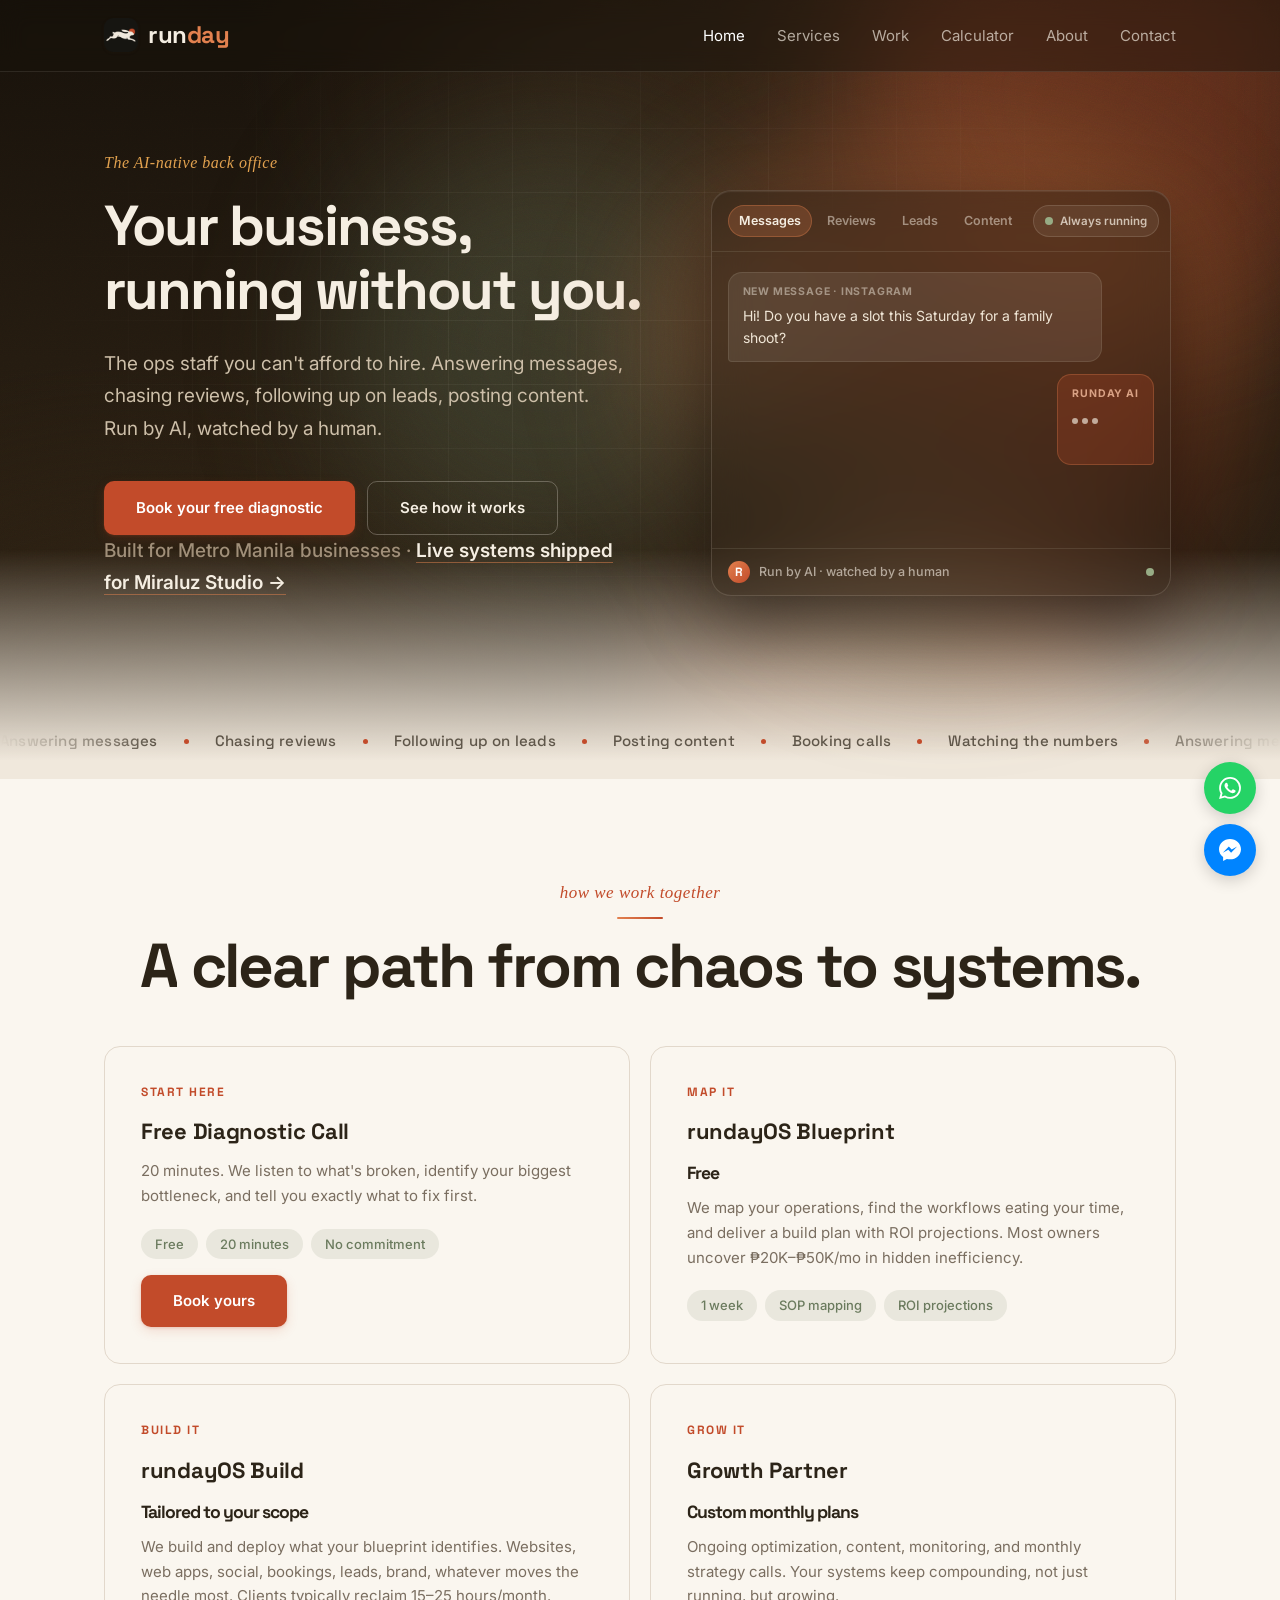
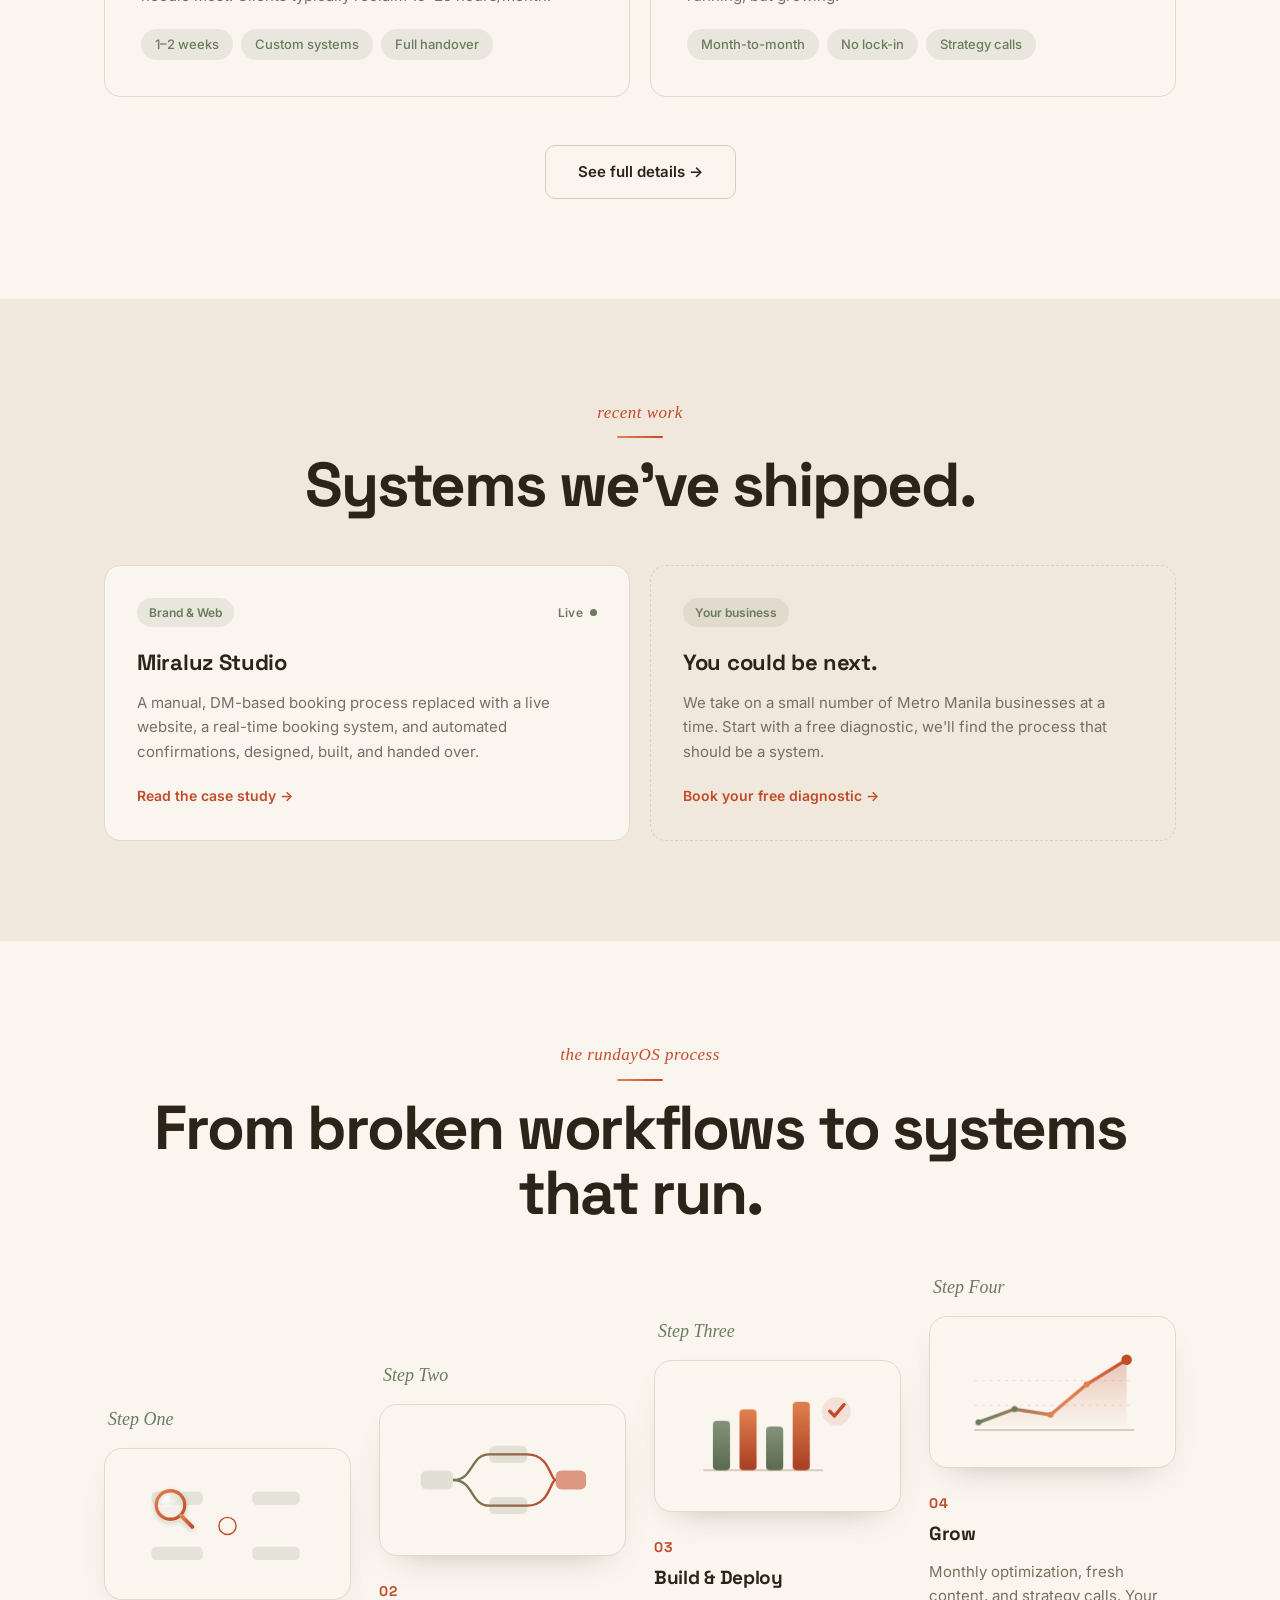
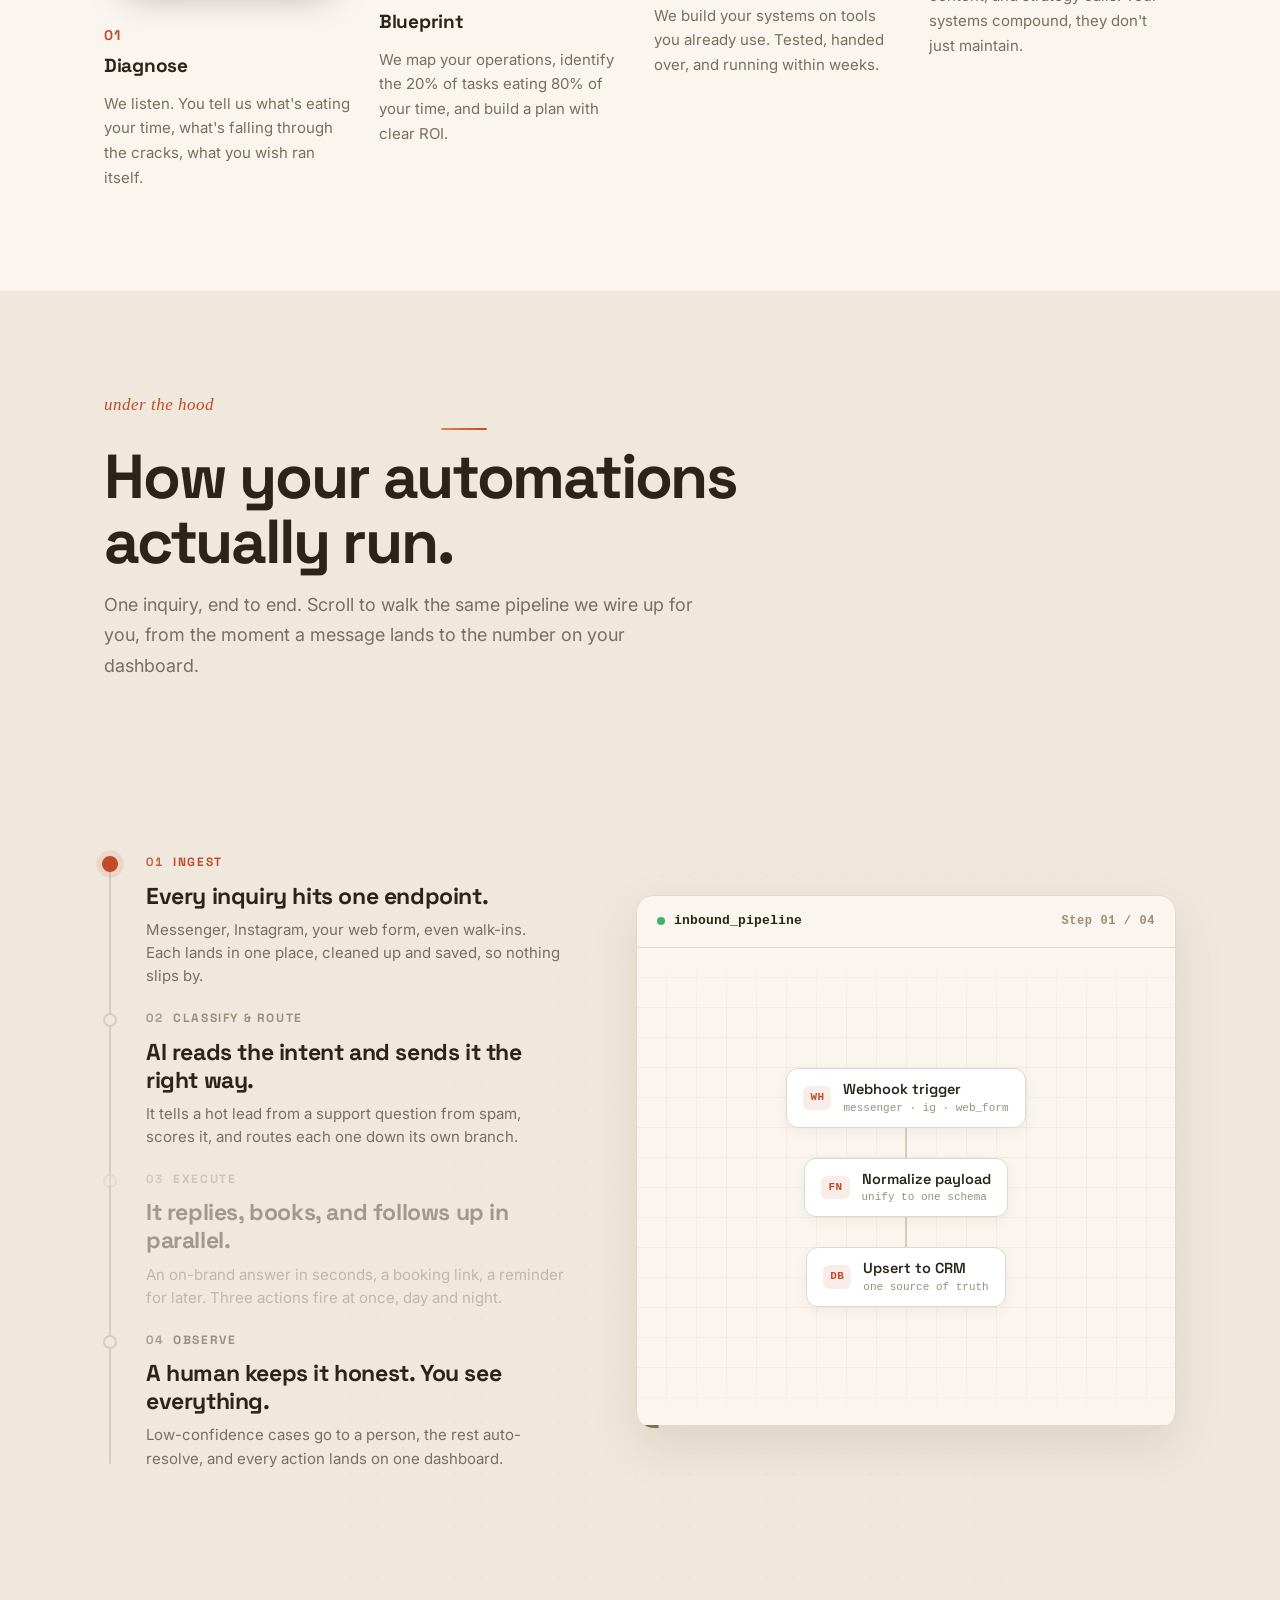
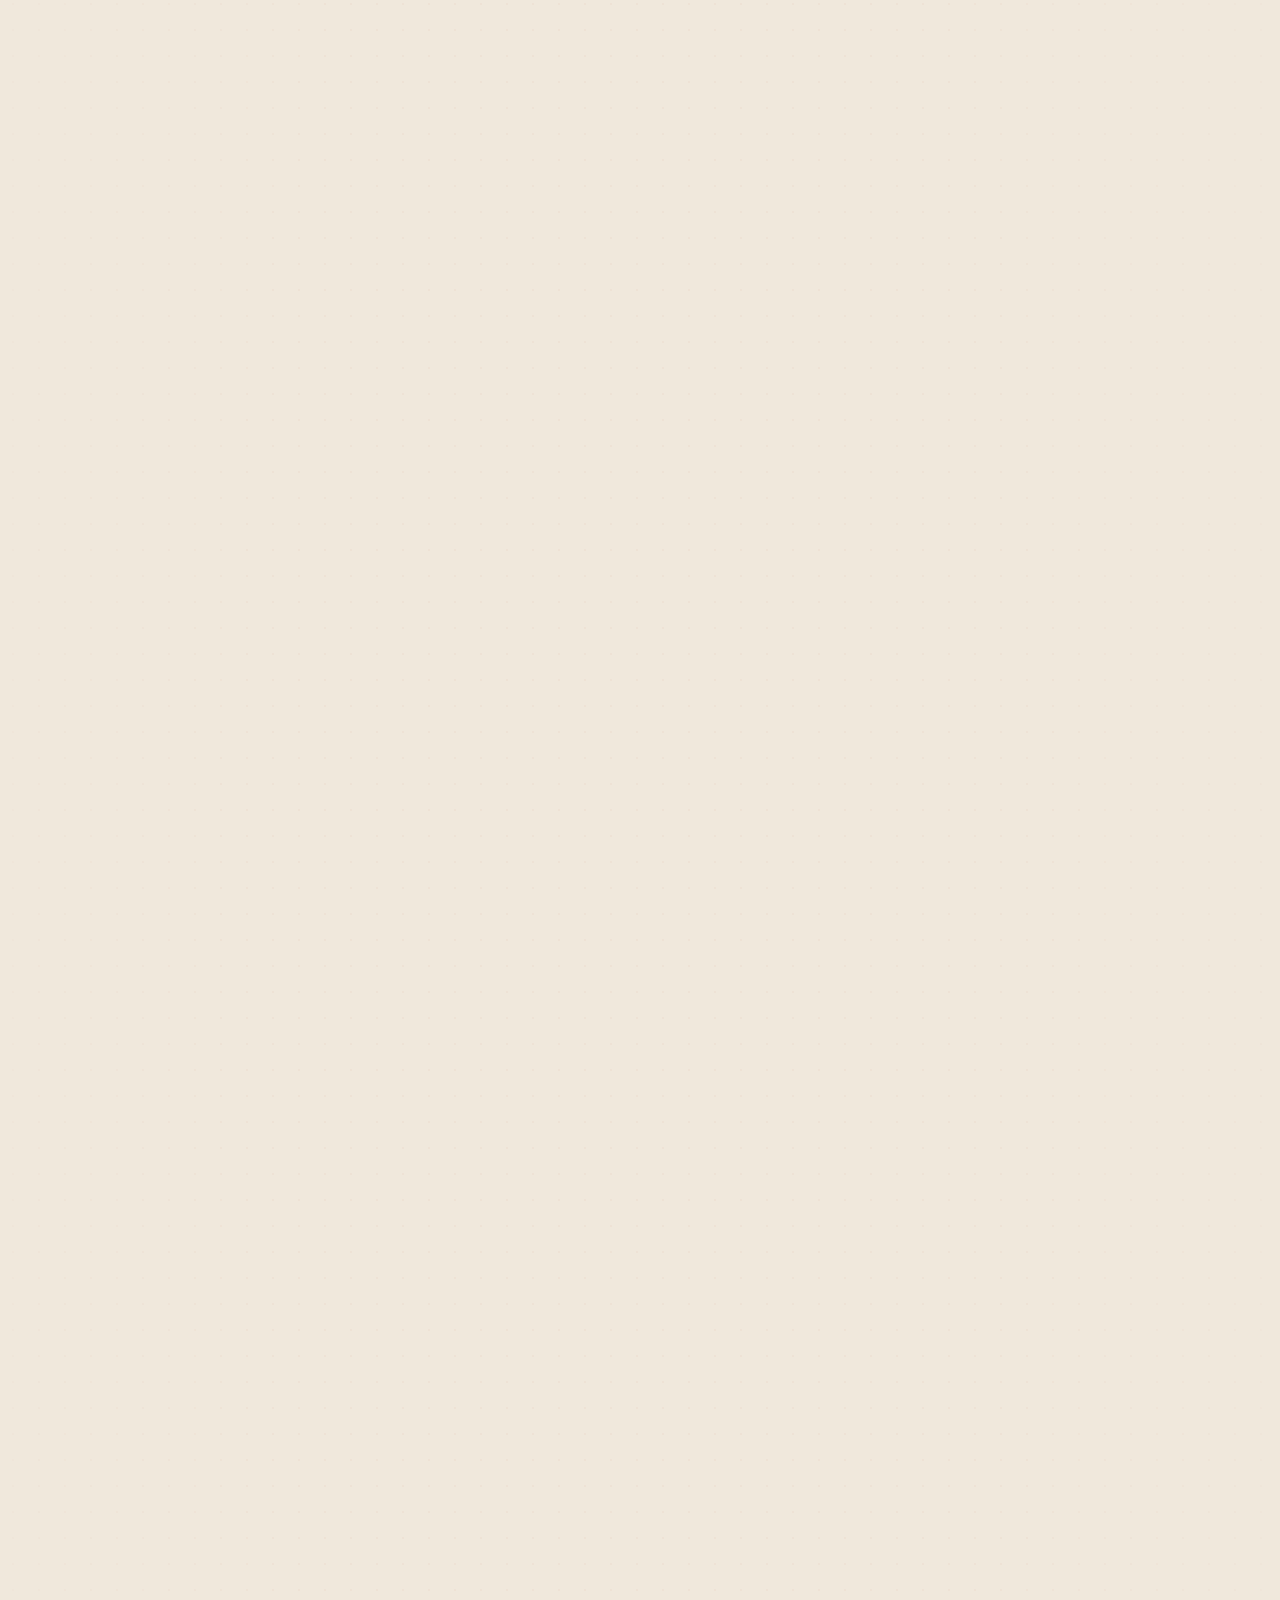
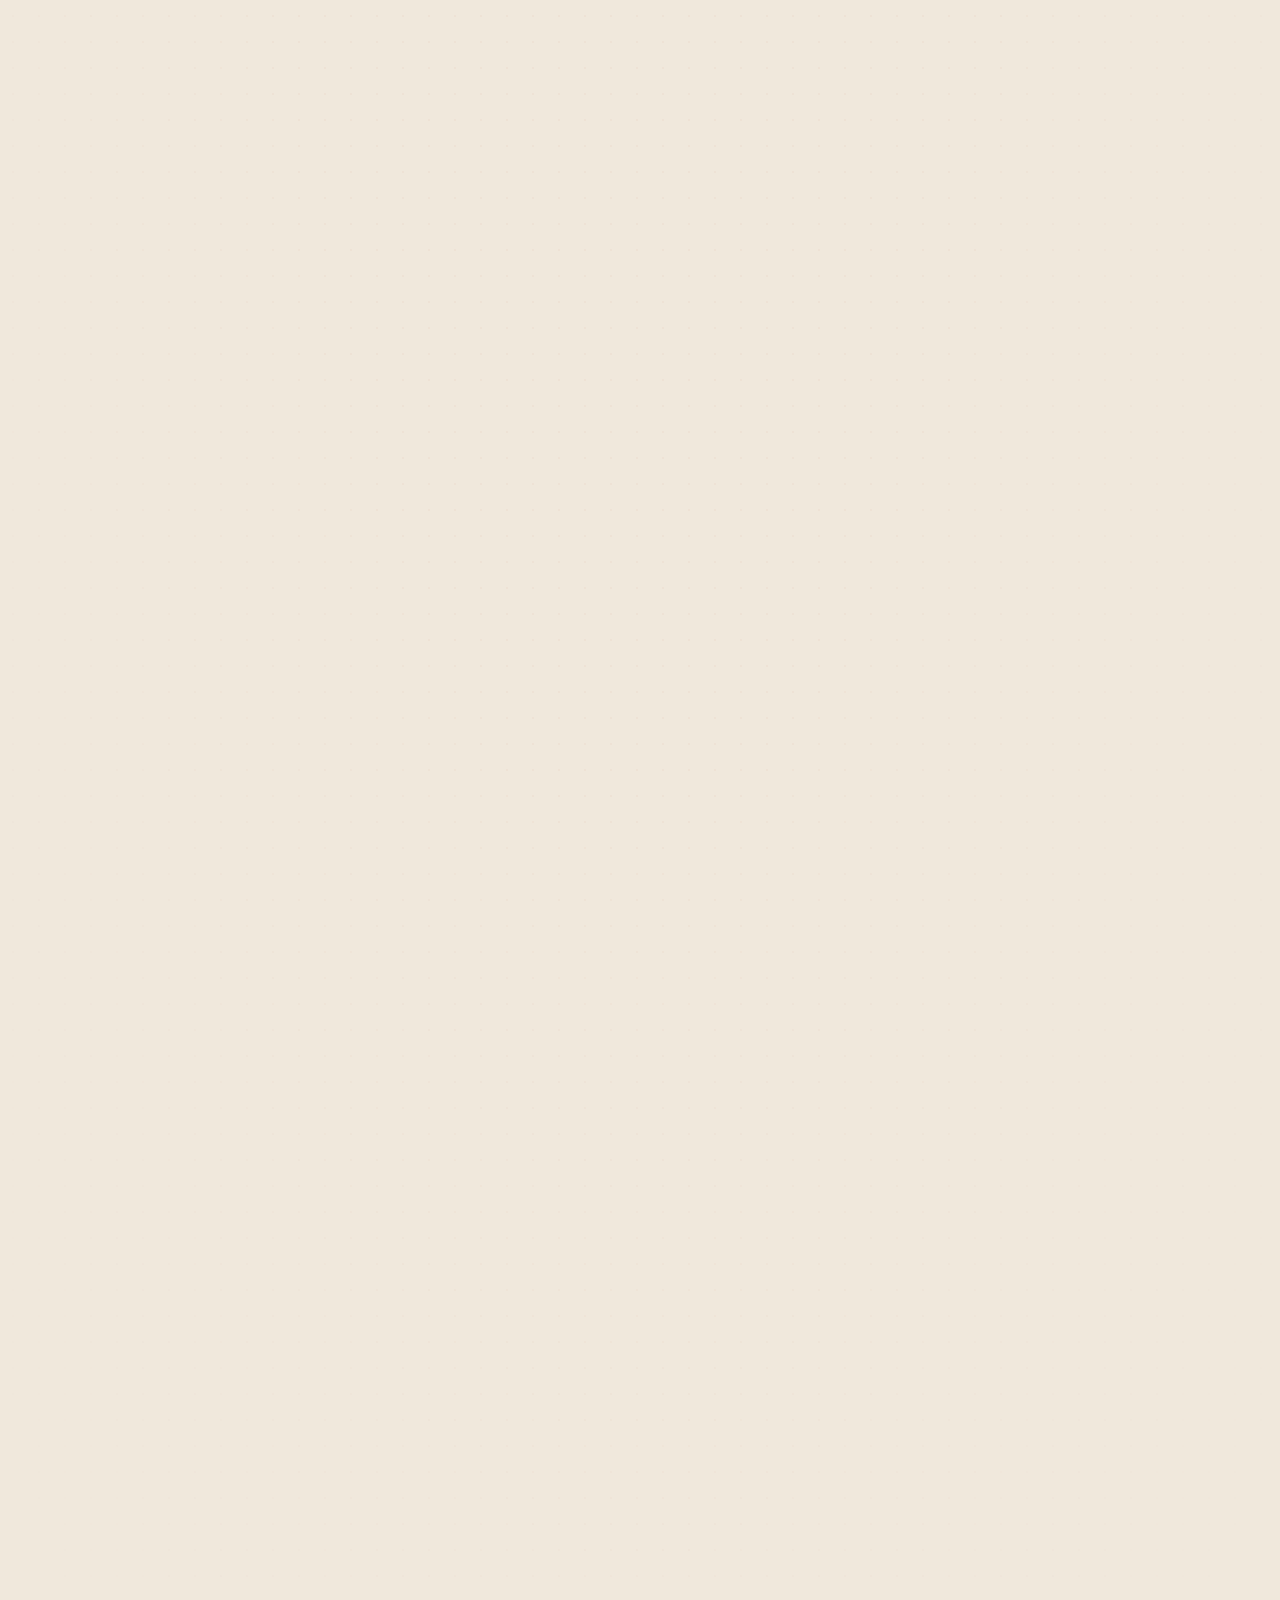
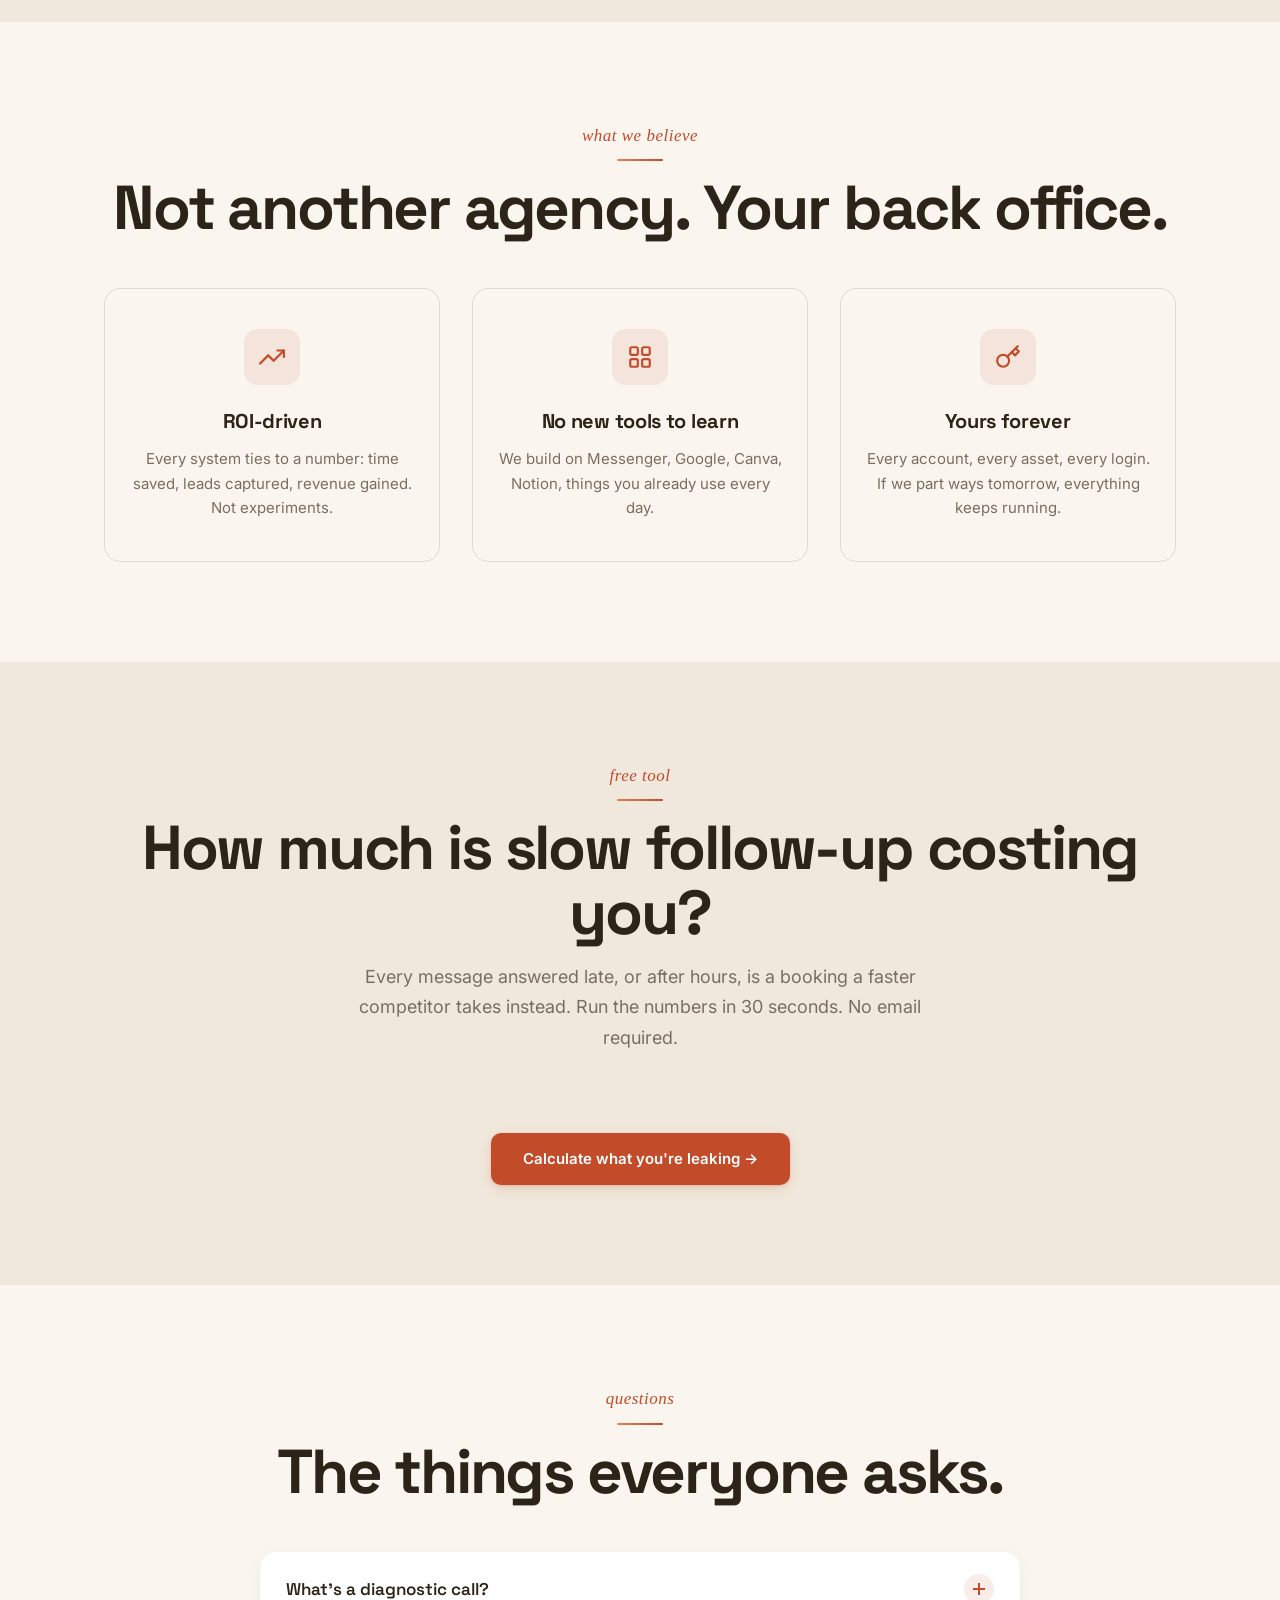
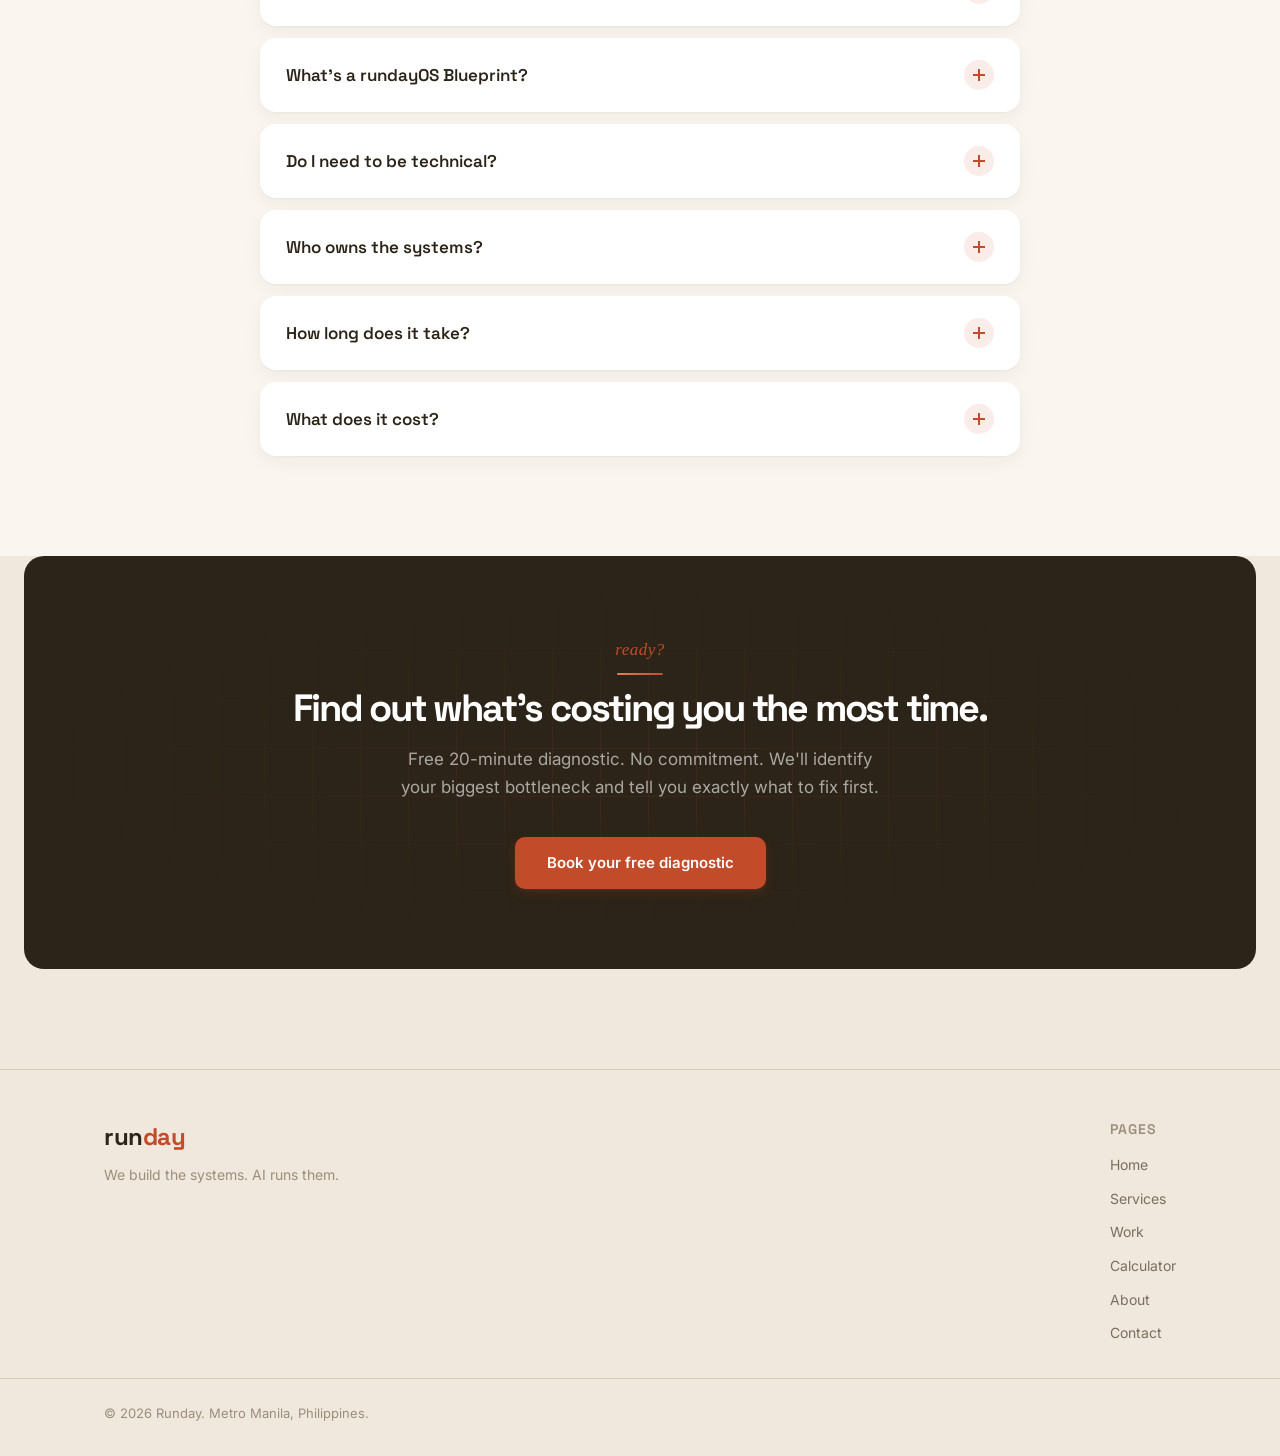
==== commit 69d3bca0: "WIP: in-progress restyle across all pages Committed unfinished so the work reaches the MacBook rathe" ====
--- a/index.html
+++ b/index.html
@@ -60,8 +60,8 @@
         "makesOffer": [
           { "@type": "Offer", "name": "Free Diagnostic Call", "price": "0", "priceCurrency": "PHP" },
           { "@type": "Offer", "name": "rundayOS Blueprint", "price": "0", "priceCurrency": "PHP" },
-          { "@type": "Offer", "name": "rundayOS Build", "price": "25000", "priceCurrency": "PHP" },
-          { "@type": "Offer", "name": "Growth Partner", "price": "5000", "priceCurrency": "PHP" }
+          { "@type": "Offer", "name": "rundayOS Build" },
+          { "@type": "Offer", "name": "Growth Partner" }
         ]
       },
       {
@@ -79,7 +79,7 @@
           { "@type": "Question", "name": "Do I need to be technical?", "acceptedAnswer": { "@type": "Answer", "text": "Not at all. We build on tools you already use, Messenger, Google, Canva, Notion. If you can post on Facebook, you can run what we build." } },
           { "@type": "Question", "name": "Who owns the systems?", "acceptedAnswer": { "@type": "Answer", "text": "You do, every account, every asset, every login. No lock-in. If we part ways tomorrow, everything keeps running." } },
           { "@type": "Question", "name": "How long does it take?", "acceptedAnswer": { "@type": "Answer", "text": "The Blueprint takes about a week. Build is 1–2 weeks. Most businesses are up and running within a couple of weeks." } },
-          { "@type": "Question", "name": "What does it cost?", "acceptedAnswer": { "@type": "Answer", "text": "The diagnostic call and the Blueprint are both free. Build starts at ₱25,000. Growth Partner starts at ₱5,000/mo. Scope is agreed up front, no surprises." } }
+          { "@type": "Question", "name": "What does it cost?", "acceptedAnswer": { "@type": "Answer", "text": "The diagnostic call and the Blueprint are both free. Build and the Growth Partner are scoped and quoted to your business, agreed up front, no surprises." } }
         ]
       }
     ]
@@ -90,7 +90,7 @@
 
   <!-- RUNNING 8-BIT BUNNY (side view, hopping smoothly across the top, over the nav) -->
   <!-- NAV -->
-  <nav class="nav">
+  <nav class="nav nav-onhero">
     <div class="container">
       <a href="index.html" class="nav-logo"><img src="assets/favicon-192.png" alt="" class="nav-logo-mark" width="34" height="34">run<span>day</span></a>
       <button class="nav-mobile-toggle" onclick="document.querySelector('.nav-links').classList.toggle('open')" aria-label="Menu">&#9776;</button>
@@ -133,92 +133,57 @@
         </div>
 
         <div class="hero-visual" aria-hidden="true" data-depth="0.05">
-          <div class="hv-glow"></div>
-          <svg class="rd-flow" viewBox="0 0 460 515" fill="none" role="presentation">
-            <defs>
-              <linearGradient id="nA" x1="0" y1="0" x2="1" y2="1"><stop offset="0%" stop-color="#E2814F"/><stop offset="100%" stop-color="#C24B2A"/></linearGradient>
-              <linearGradient id="nB" x1="0" y1="0" x2="1" y2="1"><stop offset="0%" stop-color="#84947A"/><stop offset="100%" stop-color="#6B7B5E"/></linearGradient>
-              <linearGradient id="nC" x1="0" y1="0" x2="1" y2="1"><stop offset="0%" stop-color="#E2A24F"/><stop offset="100%" stop-color="#C2812A"/></linearGradient>
-              <linearGradient id="nD" x1="0" y1="0" x2="1" y2="1"><stop offset="0%" stop-color="#C24B2A"/><stop offset="100%" stop-color="#A83D22"/></linearGradient>
-              <radialGradient id="nHalo" cx="50%" cy="50%" r="50%"><stop offset="0%" stop-color="#C24B2A" stop-opacity="0.5"/><stop offset="100%" stop-color="#C24B2A" stop-opacity="0"/></radialGradient>
-              <filter id="nShadow" x="-60%" y="-60%" width="220%" height="220%"><feDropShadow dx="0" dy="5" stdDeviation="7" flood-color="#2C2418" flood-opacity="0.18"/></filter>
-              <filter id="nGlow" x="-120%" y="-120%" width="340%" height="340%"><feGaussianBlur stdDeviation="3" result="b"/><feMerge><feMergeNode in="b"/><feMergeNode in="SourceGraphic"/></feMerge></filter>
-            </defs>
-
-            <!-- connectors -->
-            <g class="rd-conns" fill="none" stroke="#6B7B5E" stroke-width="2.5" stroke-linecap="round">
-              <path class="rd-conn rd-c1" d="M88 78 C200 78 250 150 348 150"/>
-              <path class="rd-conn rd-c2" d="M348 150 C250 150 200 252 104 252"/>
-              <path class="rd-conn rd-c3" d="M104 252 C220 252 285 340 352 340"/>
-              <path class="rd-conn rd-c4" d="M352 340 C285 340 240 448 176 448"/>
-            </g>
-
-            <!-- travelling data pulses -->
-            <circle class="rd-pulse rd-p1" r="5.5" fill="#E2814F" filter="url(#nGlow)"/>
-            <circle class="rd-pulse rd-p2" r="5.5" fill="#E2814F" filter="url(#nGlow)"/>
-            <circle class="rd-pulse rd-p3" r="5.5" fill="#E2814F" filter="url(#nGlow)"/>
-            <circle class="rd-pulse rd-p4" r="5.5" fill="#E2814F" filter="url(#nGlow)"/>
-
-            <!-- halos -->
-            <circle class="rd-halo rd-h1" cx="88"  cy="78"  r="46" fill="url(#nHalo)"/>
-            <circle class="rd-halo rd-h2" cx="348" cy="150" r="46" fill="url(#nHalo)"/>
-            <circle class="rd-halo rd-h3" cx="104" cy="252" r="46" fill="url(#nHalo)"/>
-            <circle class="rd-halo rd-h4" cx="352" cy="340" r="46" fill="url(#nHalo)"/>
-            <circle class="rd-halo rd-h5" cx="176" cy="448" r="46" fill="url(#nHalo)"/>
-
-            <!-- NODE 1, New lead -->
-            <g class="rd-node rd-n1">
-              <circle cx="88" cy="78" r="32" fill="url(#nA)" filter="url(#nShadow)"/>
-              <g stroke="#FFF" stroke-width="2.6" stroke-linecap="round" stroke-linejoin="round" fill="none">
-                <path d="M80 80 c0 -6 4 -10 8 -10 s8 4 8 10 c0 5 2 7 3 8 h-22 c1 -1 3 -3 3 -8 z"/>
-                <path d="M84 90 a4 4 0 0 0 8 0"/>
-              </g>
-            </g>
-            <!-- NODE 2, Auto-reply -->
-            <g class="rd-node rd-n2">
-              <circle cx="348" cy="150" r="32" fill="url(#nB)" filter="url(#nShadow)"/>
-              <g stroke="#FFF" stroke-width="2.6" stroke-linecap="round" stroke-linejoin="round" fill="none">
-                <rect x="335" y="140" width="26" height="18" rx="5"/>
-                <path d="M342 158 v6 l7 -6"/>
-                <path d="M341 149 h14 M341 153 h9"/>
-              </g>
-            </g>
-            <!-- NODE 3, Qualify -->
-            <g class="rd-node rd-n3">
-              <circle cx="104" cy="252" r="32" fill="url(#nC)" filter="url(#nShadow)"/>
-              <g stroke="#FFF" stroke-width="2.6" stroke-linecap="round" stroke-linejoin="round" fill="none">
-                <path d="M92 242 h24 l-9 11 v9 l-6 4 v-13 z"/>
-              </g>
-            </g>
-            <!-- NODE 4, Book call -->
-            <g class="rd-node rd-n4">
-              <circle cx="352" cy="340" r="32" fill="url(#nA)" filter="url(#nShadow)"/>
-              <g stroke="#FFF" stroke-width="2.6" stroke-linecap="round" stroke-linejoin="round" fill="none">
-                <rect x="339" y="331" width="26" height="21" rx="3.5"/>
-                <path d="M339 338 h26"/>
-                <path d="M346 327 v6 M358 327 v6"/>
-                <path d="M345 345 l2.5 2.5 l4 -5"/>
-              </g>
-            </g>
-            <!-- NODE 5, Closed won -->
-            <g class="rd-node rd-n5">
-              <circle cx="176" cy="448" r="34" fill="url(#nD)" filter="url(#nShadow)"/>
-              <g stroke="#FFF" stroke-width="3" stroke-linecap="round" stroke-linejoin="round" fill="none">
-                <path d="M165 448 l7 7 l14 -16"/>
-              </g>
-            </g>
-
-            <!-- labels -->
-            <g class="rd-labels" text-anchor="middle">
-              <text class="rd-label rd-l1" x="88"  y="128">New lead</text>
-              <text class="rd-label rd-l2" x="348" y="200">Auto-reply</text>
-              <text class="rd-label rd-l3" x="104" y="302">Qualify</text>
-              <text class="rd-label rd-l4" x="352" y="390">Book call</text>
-              <text class="rd-label rd-l5 rd-label-win" x="176" y="502">Closed won</text>
-            </g>
-          </svg>
-
-          <div class="hv-chip"><span class="hv-dot"></span>Always running</div>
+          <div class="hv-mesh"></div>
+          <div class="rd-demo">
+            <div class="rd-demo-head">
+              <div class="rd-tabs">
+                <span class="rd-tab is-active">Messages</span>
+                <span class="rd-tab">Reviews</span>
+                <span class="rd-tab">Leads</span>
+                <span class="rd-tab">Content</span>
+              </div>
+              <div class="hv-chip"><span class="hv-dot"></span>Always running</div>
+            </div>
+            <div class="rd-demo-stage">
+              <div class="rd-bubble rd-bubble-in">
+                <span class="rd-b-name"></span>
+                <p class="rd-b-text"></p>
+              </div>
+              <div class="rd-bubble rd-bubble-ai">
+                <span class="rd-b-name">Runday AI</span>
+                <span class="rd-typing"><i></i><i></i><i></i></span>
+                <p class="rd-b-text"></p>
+              </div>
+              <div class="rd-status"><span class="rd-status-check">&#10003;</span><span class="rd-status-text"></span></div>
+            </div>
+            <div class="rd-demo-foot">
+              <span class="rd-foot-ava">R</span>
+              <span>Run by AI &middot; watched by a human</span>
+              <span class="hv-dot"></span>
+            </div>
+          </div>
+        </div>
+      </div>
+    </div>
+
+    <!-- capability marquee: infinite loop band at the hero base -->
+    <div class="hero-marquee" aria-hidden="true">
+      <div class="hm-track">
+        <div class="hm-set">
+          <span>Answering messages</span><i></i>
+          <span>Chasing reviews</span><i></i>
+          <span>Following up on leads</span><i></i>
+          <span>Posting content</span><i></i>
+          <span>Booking calls</span><i></i>
+          <span>Watching the numbers</span><i></i>
+        </div>
+        <div class="hm-set">
+          <span>Answering messages</span><i></i>
+          <span>Chasing reviews</span><i></i>
+          <span>Following up on leads</span><i></i>
+          <span>Posting content</span><i></i>
+          <span>Booking calls</span><i></i>
+          <span>Watching the numbers</span><i></i>
         </div>
       </div>
     </div>
@@ -257,8 +222,8 @@
         <div class="service-card fade-up">
           <div class="card-label">Build it</div>
           <h3>rundayOS Build</h3>
-          <p class="pricing-price" style="font-size: 1.1rem; font-weight: 700; color: var(--accent); margin-bottom: 0.5rem;">Starting at &#8369;25,000</p>
-          <p>We build and deploy the systems your blueprint identified. Social, bookings, leads, brand, whatever moves the needle most. Clients typically reclaim 15–25 hours/month.</p>
+          <p class="pricing-price" style="font-size: 1.1rem; font-weight: 700; color: var(--accent); margin-bottom: 0.5rem;">Tailored to your scope</p>
+          <p>We build and deploy what your blueprint identifies. Websites, web apps, social, bookings, leads, brand, whatever moves the needle most. Clients typically reclaim 15–25 hours/month.</p>
           <div class="service-tags">
             <span class="service-tag">1–2 weeks</span>
             <span class="service-tag">Custom systems</span>
@@ -268,7 +233,7 @@
         <div class="service-card fade-up">
           <div class="card-label">Grow it</div>
           <h3>Growth Partner</h3>
-          <p class="pricing-price" style="font-size: 1.1rem; font-weight: 700; color: var(--accent); margin-bottom: 0.5rem;">Starting at &#8369;5,000/mo</p>
+          <p class="pricing-price" style="font-size: 1.1rem; font-weight: 700; color: var(--accent); margin-bottom: 0.5rem;">Custom monthly plans</p>
           <p>Ongoing optimization, content, monitoring, and monthly strategy calls. Your systems keep compounding, not just running, but growing.</p>
           <div class="service-tags">
             <span class="service-tag">Month-to-month</span>
@@ -466,8 +431,150 @@
     </div>
   </section>
 
+  <!-- AUTOMATION ENGINE — scroll-pinned process graph -->
+  <section class="section fe-section" id="how-it-works">
+    <div class="container">
+      <div class="fe-head fade-up">
+        <div class="section-sub">under the hood</div>
+        <h2>How your automations actually run.</h2>
+        <p class="fe-head-intro">One inquiry, end to end. Scroll to walk the same pipeline we wire up for you, from the moment a message lands to the number on your dashboard.</p>
+      </div>
+    </div>
+    <div class="fe-pin-track">
+     <div class="fe-pin">
+      <div class="container">
+        <div class="fe-grid">
+          <!-- LEFT: the steps -->
+          <div class="fe-steps">
+            <span class="fe-rail" aria-hidden="true"><span class="fe-rail-fill"></span></span>
+
+            <article class="fe-step is-active" data-index="0">
+              <div class="fe-step-eyebrow"><span class="fe-step-num">01</span> Ingest</div>
+              <h3>Every inquiry hits one endpoint.</h3>
+              <p>Messenger, Instagram, your web form, even walk-ins. Each lands in one place, cleaned up and saved, so nothing slips by.</p>
+            </article>
+
+            <article class="fe-step" data-index="1">
+              <div class="fe-step-eyebrow"><span class="fe-step-num">02</span> Classify &amp; route</div>
+              <h3>AI reads the intent and sends it the right way.</h3>
+              <p>It tells a hot lead from a support question from spam, scores it, and routes each one down its own branch.</p>
+            </article>
+
+            <article class="fe-step" data-index="2">
+              <div class="fe-step-eyebrow"><span class="fe-step-num">03</span> Execute</div>
+              <h3>It replies, books, and follows up in parallel.</h3>
+              <p>An on-brand answer in seconds, a booking link, a reminder for later. Three actions fire at once, day and night.</p>
+            </article>
+
+            <article class="fe-step" data-index="3">
+              <div class="fe-step-eyebrow"><span class="fe-step-num">04</span> Observe</div>
+              <h3>A human keeps it honest. You see everything.</h3>
+              <p>Low-confidence cases go to a person, the rest auto-resolve, and every action lands on one dashboard.</p>
+            </article>
+          </div>
+
+          <!-- RIGHT: the pinned process graph -->
+          <div class="fe-stage">
+            <div class="fe-panel">
+              <div class="fe-panel-top">
+                <div class="fe-panel-title"><span class="fe-live" aria-hidden="true"></span> <span class="fe-panel-name">inbound_pipeline</span></div>
+                <div class="fe-counter">Step 01 / 04</div>
+              </div>
+              <div class="fe-panel-body">
+                <div class="fe-grid-bg" aria-hidden="true"></div>
+
+                <!-- STAGE 01 — INGEST (linear) -->
+                <div class="fe-diagram is-active" data-index="0">
+                  <div class="fe-flow">
+                    <div class="fe-row"><div class="fe-n" style="--i:0"><span class="fe-n-tag">WH</span><span class="fe-n-body"><span class="fe-n-label">Webhook trigger</span><span class="fe-n-meta">messenger · ig · web_form</span></span></div></div>
+                    <div class="fe-stem"></div>
+                    <div class="fe-row"><div class="fe-n" style="--i:1"><span class="fe-n-tag">FN</span><span class="fe-n-body"><span class="fe-n-label">Normalize payload</span><span class="fe-n-meta">unify to one schema</span></span></div></div>
+                    <div class="fe-stem"></div>
+                    <div class="fe-row"><div class="fe-n" style="--i:2"><span class="fe-n-tag">DB</span><span class="fe-n-body"><span class="fe-n-label">Upsert to CRM</span><span class="fe-n-meta">one source of truth</span></span></div></div>
+                  </div>
+                </div>
+
+                <!-- STAGE 02 — CLASSIFY & ROUTE (3-way branch) -->
+                <div class="fe-diagram" data-index="1">
+                  <div class="fe-flow">
+                    <div class="fe-row"><div class="fe-n" style="--i:0"><span class="fe-n-tag">IN</span><span class="fe-n-body"><span class="fe-n-label">Ingest event</span><span class="fe-n-meta">new conversation</span></span></div></div>
+                    <div class="fe-stem"></div>
+                    <div class="fe-row"><div class="fe-n is-hot" style="--i:1"><span class="fe-n-tag">AI</span><span class="fe-n-body"><span class="fe-n-label">Classify &amp; route</span><span class="fe-n-meta">intent · sentiment</span></span></div></div>
+                    <div class="fe-fork">
+                      <div class="fe-col">
+                        <span class="fe-edge">is_lead</span>
+                        <div class="fe-n is-hot" style="--i:2"><span class="fe-n-tag">L1</span><span class="fe-n-body"><span class="fe-n-label">Qualify &amp; score</span></span></div>
+                        <div class="fe-n is-hot" style="--i:3"><span class="fe-n-tag">L2</span><span class="fe-n-body"><span class="fe-n-label">Enrich contact</span></span></div>
+                      </div>
+                      <div class="fe-col">
+                        <span class="fe-edge">is_support</span>
+                        <div class="fe-n" style="--i:2"><span class="fe-n-tag">S1</span><span class="fe-n-body"><span class="fe-n-label">Open ticket</span></span></div>
+                        <div class="fe-n" style="--i:3"><span class="fe-n-tag">S2</span><span class="fe-n-body"><span class="fe-n-label">Assign owner</span></span></div>
+                      </div>
+                      <div class="fe-col">
+                        <span class="fe-edge">is_spam</span>
+                        <div class="fe-n" style="--i:2"><span class="fe-n-tag">X1</span><span class="fe-n-body"><span class="fe-n-label">Suppress</span></span></div>
+                      </div>
+                    </div>
+                  </div>
+                </div>
+
+                <!-- STAGE 03 — EXECUTE (parallel fan-out) -->
+                <div class="fe-diagram" data-index="2">
+                  <div class="fe-flow">
+                    <div class="fe-row"><div class="fe-n" style="--i:0"><span class="fe-n-tag">RT</span><span class="fe-n-body"><span class="fe-n-label">Route: is_lead</span><span class="fe-n-meta">matched workflow</span></span></div></div>
+                    <div class="fe-stem"></div>
+                    <div class="fe-row"><div class="fe-n is-hot" style="--i:1"><span class="fe-n-tag">GEN</span><span class="fe-n-body"><span class="fe-n-label">Draft reply</span><span class="fe-n-meta">LLM · brand voice</span></span></div></div>
+                    <div class="fe-fork fe-fork--plain">
+                      <div class="fe-col">
+                        <span class="fe-edge">reply</span>
+                        <div class="fe-n" style="--i:2"><span class="fe-n-tag">A1</span><span class="fe-n-body"><span class="fe-n-label">Send reply</span><span class="fe-n-meta">&lt; 2s</span></span></div>
+                      </div>
+                      <div class="fe-col">
+                        <span class="fe-edge">book</span>
+                        <div class="fe-n" style="--i:3"><span class="fe-n-tag">A2</span><span class="fe-n-body"><span class="fe-n-label">Booking link</span><span class="fe-n-meta">calendar sync</span></span></div>
+                      </div>
+                      <div class="fe-col">
+                        <span class="fe-edge">nurture</span>
+                        <div class="fe-n" style="--i:4"><span class="fe-n-tag">A3</span><span class="fe-n-body"><span class="fe-n-label">Follow-up</span><span class="fe-n-meta">cron · 24h</span></span></div>
+                      </div>
+                    </div>
+                  </div>
+                </div>
+
+                <!-- STAGE 04 — OBSERVE (gate + branch) -->
+                <div class="fe-diagram" data-index="3">
+                  <div class="fe-flow">
+                    <div class="fe-row"><div class="fe-n" style="--i:0"><span class="fe-n-tag">LOG</span><span class="fe-n-body"><span class="fe-n-label">Event log</span><span class="fe-n-meta">every action stored</span></span></div></div>
+                    <div class="fe-stem"></div>
+                    <div class="fe-row"><div class="fe-n" style="--i:1"><span class="fe-n-tag">CHK</span><span class="fe-n-body"><span class="fe-n-label">Confidence gate</span><span class="fe-n-meta">score &lt; 0.8 ?</span></span></div></div>
+                    <div class="fe-fork fe-fork--two">
+                      <div class="fe-col">
+                        <span class="fe-edge">low_conf</span>
+                        <div class="fe-n is-hot" style="--i:2"><span class="fe-n-tag">HR</span><span class="fe-n-body"><span class="fe-n-label">Human review</span></span></div>
+                        <div class="fe-n" style="--i:3"><span class="fe-n-tag">OV</span><span class="fe-n-body"><span class="fe-n-label">Override &amp; log</span></span></div>
+                      </div>
+                      <div class="fe-col">
+                        <span class="fe-edge">pass</span>
+                        <div class="fe-n" style="--i:2"><span class="fe-n-tag">AR</span><span class="fe-n-body"><span class="fe-n-label">Auto-resolve</span></span></div>
+                        <div class="fe-n" style="--i:3"><span class="fe-n-tag">KPI</span><span class="fe-n-body"><span class="fe-n-label">Dashboard update</span></span></div>
+                      </div>
+                    </div>
+                  </div>
+                </div>
+
+                <div class="fe-progress" aria-hidden="true"><span class="fe-progress-fill"></span></div>
+              </div>
+            </div>
+          </div>
+        </div>
+      </div>
+     </div>
+    </div>
+  </section>
+
   <!-- CORE BELIEFS -->
-  <section class="section">
+  <section class="section section-alt">
     <div class="container">
       <div class="section-centered fade-up">
         <div class="section-sub">what we believe</div>
@@ -582,7 +689,7 @@
             <span class="rd-faq__icon" aria-hidden="true"></span>
           </button>
           <div class="rd-faq__a"><div class="rd-faq__a-inner">
-            <p>The diagnostic call and the Blueprint are both free. Build starts at &#8369;25,000. Growth Partner starts at &#8369;5,000/mo. Scope is agreed up front, no surprises. <a href="services.html">See full pricing &rarr;</a></p>
+            <p>The diagnostic call and the Blueprint are both free. Build and the Growth Partner are scoped and quoted to your business, agreed up front, no surprises. <a href="services.html">See full details &rarr;</a></p>
           </div></div>
         </div>
       </div>
--- a/styles.css
+++ b/styles.css
@@ -138,12 +138,69 @@
   cursor: pointer;
 }
 
+/* On-dark nav variant: while the nav floats over the dark hero stage it goes
+   translucent-dark with light links; once scrolled it reverts to cream. */
+.nav {
+  transition: background 0.35s ease, border-color 0.35s ease;
+}
+.nav-logo, .nav-links a, .nav-mobile-toggle { transition: color 0.35s ease; }
+.nav.nav-onhero:not(.is-scrolled) {
+  background: rgba(23, 17, 10, 0.42);
+  border-bottom-color: rgba(245, 238, 226, 0.10);
+}
+.nav.nav-onhero:not(.is-scrolled) .nav-logo { color: #F5EEE2; }
+.nav.nav-onhero:not(.is-scrolled) .nav-logo span { color: #E2814F; }
+.nav.nav-onhero:not(.is-scrolled) .nav-links a { color: rgba(245, 238, 226, 0.68); }
+.nav.nav-onhero:not(.is-scrolled) .nav-links a:hover,
+.nav.nav-onhero:not(.is-scrolled) .nav-links a.active { color: #FFFFFF; }
+.nav.nav-onhero:not(.is-scrolled) .nav-mobile-toggle { color: #F5EEE2; }
+
 /* === HERO === */
 
+/* Dark "stage": warm espresso, scoped to the hero only. The rest of the
+   site stays cream — the hero fades back into --bg at its base. */
 .hero {
+  --hero-ink: #241B10;
+  --hero-ink-2: #17110A;
+  --hero-fg: #F5EEE2;
+  --hero-fg-soft: #CDBFA9;
+  --hero-fg-muted: #A08F79;
+  --hero-line: rgba(245, 238, 226, 0.14);
+  --hero-glass: rgba(40, 30, 19, 0.55);
   position: relative;
-  padding: 150px 0 90px;
+  padding: 150px 0 0;
   overflow: hidden;
+  background:
+    radial-gradient(1100px 640px at 72% 8%, #3A2818 0%, rgba(58, 40, 24, 0) 62%),
+    radial-gradient(900px 560px at 12% 88%, #2E2213 0%, rgba(46, 34, 19, 0) 58%),
+    linear-gradient(180deg, var(--hero-ink-2) 0%, var(--hero-ink) 46%, #2A1F12 100%);
+}
+
+/* seam: the stage dissolves into the cream body, no hard edge */
+.hero::after {
+  content: '';
+  position: absolute;
+  left: 0;
+  right: 0;
+  bottom: 0;
+  height: 230px;
+  background: linear-gradient(to bottom, rgba(240, 232, 220, 0) 0%, var(--bg) 92%);
+  pointer-events: none;
+  z-index: 0;
+}
+
+/* copy recolored for the dark stage */
+.hero .hero-sub { color: #E2A24F; }
+.hero .hero-trust { color: var(--hero-fg-muted); }
+.hero .hero-trust a { color: var(--hero-fg); border-bottom-color: rgba(226, 129, 79, 0.5); }
+.hero .hero-trust a:hover { border-bottom-color: #E2814F; }
+.hero .btn-ghost {
+  color: var(--hero-fg);
+  border-color: rgba(245, 238, 226, 0.28);
+}
+.hero .btn-ghost:hover {
+  border-color: rgba(245, 238, 226, 0.55);
+  background: rgba(245, 238, 226, 0.06);
 }
 
 .hero-layout {
@@ -161,8 +218,8 @@
   position: absolute;
   inset: 0;
   background-image:
-    linear-gradient(var(--grid-color) 1px, transparent 1px),
-    linear-gradient(90deg, var(--grid-color) 1px, transparent 1px);
+    linear-gradient(rgba(245, 238, 226, 0.055) 1px, transparent 1px),
+    linear-gradient(90deg, rgba(245, 238, 226, 0.055) 1px, transparent 1px);
   background-size: 64px 64px;
   mask-image: radial-gradient(ellipse 70% 60% at 50% 40%, black 20%, transparent 70%);
   -webkit-mask-image: radial-gradient(ellipse 70% 60% at 50% 40%, black 20%, transparent 70%);
@@ -197,11 +254,11 @@
   line-height: 1.08;
   letter-spacing: -2px;
   margin-bottom: 24px;
-  color: var(--dark);
+  color: var(--hero-fg);
 }
 
 .hero p {
-  color: var(--text-secondary);
+  color: var(--hero-fg-soft);
   font-size: 19px;
   max-width: 520px;
   margin: 0 0 36px;
@@ -230,7 +287,8 @@
 .au-blob {
   position: absolute;
   border-radius: 50%;
-  opacity: 0.42;
+  opacity: 0.34; /* on the dark stage these read as glowing embers */
+  mix-blend-mode: screen;
   will-change: transform;
 }
 .au-b1 { width: 42vw; height: 42vw; max-width: 620px; max-height: 620px;
@@ -263,8 +321,8 @@
   inset: 0;
   z-index: 0;
   pointer-events: none;
-  opacity: 0.5;
-  mix-blend-mode: multiply;
+  opacity: 0.28;
+  mix-blend-mode: overlay;
   background-image: url("data:image/svg+xml,%3Csvg xmlns='http://www.w3.org/2000/svg' width='240' height='240'%3E%3Cfilter id='n'%3E%3CfeTurbulence type='fractalNoise' baseFrequency='0.85' numOctaves='2' stitchTiles='stitch'/%3E%3C/filter%3E%3Crect width='100%25' height='100%25' filter='url(%23n)' opacity='0.5'/%3E%3C/svg%3E");
 }
 
@@ -293,7 +351,7 @@
   100% { opacity: 1; transform: translateY(0); }
 }
 
-/* --- the automation flow graphic --- */
+/* --- the live "back office in action" demo card --- */
 .hero-visual {
   position: relative;
   display: flex;
@@ -301,115 +359,314 @@
   align-items: center;
   will-change: transform;
 }
-.hv-glow {
+
+/* gradient-mesh glow behind the card — the "wow" backdrop on the dark stage */
+.hv-mesh {
   position: absolute;
-  width: 80%;
-  height: 80%;
+  inset: -18%;
   border-radius: 50%;
-  background: radial-gradient(circle, rgba(226,129,79,0.20), rgba(226,129,79,0) 68%);
-  filter: blur(10px);
+  background:
+    radial-gradient(circle at 28% 30%, rgba(226, 129, 79, 0.42) 0%, rgba(226, 129, 79, 0) 46%),
+    radial-gradient(circle at 72% 58%, rgba(194, 75, 42, 0.36) 0%, rgba(194, 75, 42, 0) 50%),
+    radial-gradient(circle at 50% 88%, rgba(107, 123, 94, 0.30) 0%, rgba(107, 123, 94, 0) 48%),
+    radial-gradient(circle at 80% 16%, rgba(226, 162, 79, 0.26) 0%, rgba(226, 162, 79, 0) 42%);
+  filter: blur(52px);
   pointer-events: none;
-}
-.rd-flow {
+  animation: meshDrift 22s ease-in-out infinite;
+  will-change: transform;
+}
+@keyframes meshDrift {
+  0%, 100% { transform: rotate(0deg) scale(1); }
+  33%      { transform: rotate(7deg) scale(1.08); }
+  66%      { transform: rotate(-6deg) scale(0.95); }
+}
+
+/* glass card */
+.rd-demo {
   position: relative;
   width: 100%;
-  max-width: 440px;
-  height: auto;
-  overflow: visible;
-}
-.rd-label {
-  font-family: var(--font-heading);
-  font-weight: 600;
-  font-size: 16px;
-  fill: var(--dark);
-  animation: heroFadeUp 0.6s ease-out both;
-}
-.rd-label-win { fill: var(--terracotta); font-weight: 700; }
-.rd-l1 { animation-delay: 0.9s; } .rd-l2 { animation-delay: 1.05s; }
-.rd-l3 { animation-delay: 1.2s; } .rd-l4 { animation-delay: 1.35s; }
-.rd-l5 { animation-delay: 1.6s; }
-
-/* nodes pop in, staggered */
-.rd-node {
-  transform-box: fill-box;
-  transform-origin: center;
-  opacity: 0;
-  animation: rdNodeIn 0.66s cubic-bezier(0.34, 1.56, 0.64, 1) both;
-}
-.rd-n1 { animation-delay: 0.30s; } .rd-n2 { animation-delay: 0.50s; }
-.rd-n3 { animation-delay: 0.70s; } .rd-n4 { animation-delay: 0.90s; }
-.rd-n5 { animation-delay: 1.18s; }
-@keyframes rdNodeIn {
-  0%   { opacity: 0; transform: scale(0.2); }
-  100% { opacity: 1; transform: scale(1); }
-}
-
-/* connectors self-draw */
-.rd-conn {
-  stroke-dasharray: 420;
-  stroke-dashoffset: 420;
-  opacity: 0.42;
-  animation: rdDraw 0.9s ease-out both;
-}
-.rd-c1 { animation-delay: 0.45s; } .rd-c2 { animation-delay: 0.65s; }
-.rd-c3 { animation-delay: 0.85s; } .rd-c4 { animation-delay: 1.05s; }
-@keyframes rdDraw {
-  0%   { stroke-dashoffset: 420; opacity: 0; }
-  100% { stroke-dashoffset: 0;   opacity: 0.42; }
-}
-
-/* halos breathe (alive), staggered */
-.rd-halo {
-  transform-box: fill-box;
-  transform-origin: center;
-  opacity: 0;
-  animation: rdBreathe 4s ease-in-out infinite;
-}
-.rd-h1 { animation-delay: 1.9s; } .rd-h2 { animation-delay: 2.3s; }
-.rd-h3 { animation-delay: 2.7s; } .rd-h4 { animation-delay: 3.1s; }
-.rd-h5 { animation-delay: 2.0s; }
-@keyframes rdBreathe {
-  0%, 100% { transform: scale(0.7);  opacity: 0.18; }
-  50%      { transform: scale(1.05); opacity: 0.55; }
-}
-
-/* travelling data pulses (the "running" loop) */
-.rd-pulse { opacity: 0; offset-rotate: 0deg; }
-.rd-p1 { offset-path: path("M88 78 C200 78 250 150 348 150");   animation: rdFlow 2.8s cubic-bezier(0.45,0,0.55,1) 1.7s infinite; }
-.rd-p2 { offset-path: path("M348 150 C250 150 200 252 104 252"); animation: rdFlow 3.1s cubic-bezier(0.45,0,0.55,1) 2.3s infinite; }
-.rd-p3 { offset-path: path("M104 252 C220 252 285 340 352 340"); animation: rdFlow 3.0s cubic-bezier(0.45,0,0.55,1) 2.9s infinite; }
-.rd-p4 { offset-path: path("M352 340 C285 340 240 448 176 448"); animation: rdFlow 3.3s cubic-bezier(0.45,0,0.55,1) 3.4s infinite; }
-@keyframes rdFlow {
-  0%   { offset-distance: 0%;   opacity: 0; }
-  12%  { opacity: 1; }
-  86%  { opacity: 1; }
-  100% { offset-distance: 100%; opacity: 0; }
-}
-
-/* "Always running" chip */
-.hv-chip {
-  position: absolute;
-  top: 8%;
-  right: 2%;
-  display: inline-flex;
-  align-items: center;
-  gap: 8px;
-  padding: 8px 14px;
-  background: var(--bg-white);
-  border: 1px solid var(--card-border);
+  max-width: 460px;
+  border-radius: 20px;
+  background: var(--hero-glass, rgba(40, 30, 19, 0.55));
+  border: 1px solid var(--hero-line, rgba(245, 238, 226, 0.14));
+  box-shadow: 0 30px 70px rgba(0, 0, 0, 0.45), inset 0 1px 0 rgba(245, 238, 226, 0.08);
+  animation: heroFadeUp 0.8s cubic-bezier(0.22, 1, 0.36, 1) 0.5s both;
+}
+@supports ((backdrop-filter: blur(18px)) or (-webkit-backdrop-filter: blur(18px))) {
+  .rd-demo {
+    background: rgba(40, 30, 19, 0.42);
+    backdrop-filter: blur(18px);
+    -webkit-backdrop-filter: blur(18px);
+  }
+}
+
+.rd-demo-head {
+  display: flex;
+  align-items: center;
+  justify-content: space-between;
+  gap: 10px;
+  padding: 14px 16px;
+  border-bottom: 1px solid rgba(245, 238, 226, 0.10);
+}
+.rd-tabs {
+  display: flex;
+  gap: 4px;
+}
+.rd-tab {
+  padding: 6px 11px;
   border-radius: 100px;
   font-family: var(--font-body);
-  font-size: 13px;
+  font-size: 12.5px;
   font-weight: 600;
-  color: var(--dark);
-  box-shadow: 0 8px 22px rgba(44, 36, 24, 0.10);
-  animation: heroFadeUp 0.7s ease-out 1.7s both;
+  color: rgba(245, 238, 226, 0.5);
+  transition: color 0.35s, background 0.35s;
+  white-space: nowrap;
+}
+.rd-tab.is-active {
+  color: #F5EEE2;
+  background: rgba(226, 129, 79, 0.22);
+  box-shadow: inset 0 0 0 1px rgba(226, 129, 79, 0.35);
+}
+
+/* conversation surface — FIXED height so the card (and the page around it)
+   never moves while replies type themselves out */
+.rd-demo-stage {
+  position: relative;
+  display: flex;
+  flex-direction: column;
+  gap: 12px;
+  padding: 20px 16px;
+  height: 296px;
+  overflow: hidden;
+}
+.rd-bubble {
+  max-width: 88%;
+  padding: 11px 14px 12px;
+  border-radius: 14px;
+  opacity: 0;
+  transform: translateY(12px);
+  transition: opacity 0.45s cubic-bezier(0.22, 1, 0.36, 1), transform 0.45s cubic-bezier(0.22, 1, 0.36, 1);
+}
+.rd-bubble.is-shown {
+  opacity: 1;
+  transform: translateY(0);
+}
+.rd-bubble-in {
+  align-self: flex-start;
+  background: rgba(245, 238, 226, 0.09);
+  border: 1px solid rgba(245, 238, 226, 0.10);
+  border-bottom-left-radius: 4px;
+}
+.rd-bubble-ai {
+  align-self: flex-end;
+  background: rgba(194, 75, 42, 0.26);
+  border: 1px solid rgba(226, 129, 79, 0.30);
+  border-bottom-right-radius: 4px;
+}
+.rd-b-name {
+  display: block;
+  font-family: var(--font-body);
+  font-size: 10.5px;
+  font-weight: 700;
+  letter-spacing: 0.8px;
+  text-transform: uppercase;
+  color: rgba(245, 238, 226, 0.48);
+  margin-bottom: 4px;
+}
+.rd-bubble-ai .rd-b-name { color: rgba(255, 200, 170, 0.75); }
+/* .rd-demo prefix so this outranks the `.hero p` margin rule */
+.rd-demo .rd-b-text {
+  font-family: var(--font-body);
+  font-size: 14px;
+  line-height: 1.55;
+  color: #F0E6D6;
+  margin: 0;
+  min-height: 1.4em;
+}
+/* blinking caret while the AI reply types itself out */
+.rd-bubble-ai.is-typing .rd-b-text::after {
+  content: '\258D';
+  margin-left: 1px;
+  color: #E2814F;
+  animation: rdCaret 0.8s steps(1) infinite;
+}
+@keyframes rdCaret {
+  0%, 100% { opacity: 1; }
+  50%      { opacity: 0; }
+}
+
+/* three-dot "thinking" indicator */
+.rd-typing {
+  display: none;
+  gap: 4px;
+  padding: 2px 0;
+}
+.rd-typing.is-shown { display: inline-flex; }
+.rd-typing i {
+  width: 6px;
+  height: 6px;
+  border-radius: 50%;
+  background: rgba(245, 238, 226, 0.65);
+  animation: rdDotBounce 1.1s ease-in-out infinite;
+}
+.rd-typing i:nth-child(2) { animation-delay: 0.15s; }
+.rd-typing i:nth-child(3) { animation-delay: 0.30s; }
+@keyframes rdDotBounce {
+  0%, 60%, 100% { transform: translateY(0);    opacity: 0.45; }
+  30%           { transform: translateY(-4px); opacity: 1; }
+}
+
+/* outcome chip flips in when the job is done */
+.rd-status {
+  align-self: flex-end;
+  display: inline-flex;
+  align-items: center;
+  gap: 7px;
+  padding: 7px 13px;
+  border-radius: 100px;
+  background: rgba(107, 123, 94, 0.24);
+  border: 1px solid rgba(151, 172, 133, 0.35);
+  font-family: var(--font-body);
+  font-size: 12.5px;
+  font-weight: 600;
+  color: #CDE0BE;
+  opacity: 0;
+  transform: scale(0.7);
+  transition: opacity 0.4s, transform 0.4s cubic-bezier(0.34, 1.56, 0.64, 1);
+}
+.rd-status.is-shown {
+  opacity: 1;
+  transform: scale(1);
+}
+.rd-status-check {
+  display: inline-flex;
+  align-items: center;
+  justify-content: center;
+  width: 16px;
+  height: 16px;
+  border-radius: 50%;
+  background: #6B7B5E;
+  color: #F5EEE2;
+  font-size: 10px;
+}
+
+/* footer: positioning line */
+.rd-demo-foot {
+  display: flex;
+  align-items: center;
+  gap: 9px;
+  padding: 12px 16px;
+  border-top: 1px solid rgba(245, 238, 226, 0.10);
+  font-family: var(--font-body);
+  font-size: 12.5px;
+  font-weight: 500;
+  color: rgba(245, 238, 226, 0.62);
+}
+.rd-foot-ava {
+  display: inline-flex;
+  align-items: center;
+  justify-content: center;
+  width: 22px;
+  height: 22px;
+  border-radius: 50%;
+  background: linear-gradient(135deg, #E2814F, #C24B2A);
+  color: #fff;
+  font-family: var(--font-heading);
+  font-size: 12px;
+  font-weight: 700;
+}
+.rd-demo-foot .hv-dot { margin-left: auto; }
+
+/* "Always running" chip (now lives in the card header) */
+.hv-chip {
+  display: inline-flex;
+  align-items: center;
+  gap: 7px;
+  padding: 6px 11px;
+  background: rgba(245, 238, 226, 0.07);
+  border: 1px solid rgba(245, 238, 226, 0.14);
+  border-radius: 100px;
+  font-family: var(--font-body);
+  font-size: 11.5px;
+  font-weight: 600;
+  color: rgba(245, 238, 226, 0.75);
+  white-space: nowrap;
 }
 .hv-dot {
   width: 8px; height: 8px; border-radius: 50%;
-  background: var(--olive);
-  box-shadow: 0 0 0 0 rgba(107, 123, 94, 0.5);
+  background: #97AC85;
+  box-shadow: 0 0 0 0 rgba(151, 172, 133, 0.5);
   animation: livePulse 2s ease-out infinite;
+  flex-shrink: 0;
+}
+
+/* --- capability marquee: the transition band at the hero base --- */
+.hero-marquee {
+  position: relative;
+  z-index: 1;
+  margin-top: 72px;
+  padding: 22px 0 26px;
+  overflow: hidden;
+  -webkit-mask-image: linear-gradient(90deg, transparent 0%, black 12%, black 88%, transparent 100%);
+  mask-image: linear-gradient(90deg, transparent 0%, black 12%, black 88%, transparent 100%);
+}
+.hm-track {
+  display: flex;
+  width: max-content;
+  animation: hmScroll 30s linear infinite;
+  will-change: transform;
+}
+.hm-set {
+  display: flex;
+  align-items: center;
+  flex-shrink: 0;
+}
+.hm-set span {
+  font-family: var(--font-heading);
+  font-size: 15px;
+  font-weight: 500;
+  letter-spacing: 0.2px;
+  color: rgba(44, 36, 24, 0.72); /* sits on the cream seam fade */
+  white-space: nowrap;
+}
+.hm-set i {
+  width: 5px;
+  height: 5px;
+  border-radius: 50%;
+  background: var(--terracotta);
+  margin: 0 26px;
+  flex-shrink: 0;
+}
+@keyframes hmScroll {
+  0%   { transform: translateX(0); }
+  100% { transform: translateX(-50%); }
+}
+
+/* --- subpage hero band: same dark stage, text-only (no demo card) --- */
+.hero-page {
+  padding-bottom: 104px;
+}
+.hero-page::after {
+  height: 150px; /* shallower band, shorter seam */
+}
+/* mesh glow beside the headline — the text-band cousin of .hv-mesh */
+.hp-mesh {
+  position: absolute;
+  top: -220px;
+  right: -160px;
+  width: 640px;
+  height: 640px;
+  border-radius: 50%;
+  background:
+    radial-gradient(circle at 28% 30%, rgba(226, 129, 79, 0.42) 0%, rgba(226, 129, 79, 0) 46%),
+    radial-gradient(circle at 72% 58%, rgba(194, 75, 42, 0.36) 0%, rgba(194, 75, 42, 0) 50%),
+    radial-gradient(circle at 50% 88%, rgba(107, 123, 94, 0.30) 0%, rgba(107, 123, 94, 0) 48%),
+    radial-gradient(circle at 80% 16%, rgba(226, 162, 79, 0.26) 0%, rgba(226, 162, 79, 0) 42%);
+  filter: blur(52px);
+  pointer-events: none;
+  animation: meshDrift 22s ease-in-out infinite;
+  will-change: transform;
+  z-index: 0;
 }
 
 /* === BUTTONS === */
@@ -429,10 +686,27 @@
 }
 
 .btn-primary {
+  position: relative;
+  overflow: hidden;
   background: var(--terracotta);
   color: #fff;
   box-shadow: 0 1px 3px rgba(194, 75, 42, 0.2), 0 4px 12px rgba(194, 75, 42, 0.15);
 }
+
+/* sheen sweep on hover */
+.btn-primary::after {
+  content: '';
+  position: absolute;
+  top: 0;
+  left: -80%;
+  width: 55%;
+  height: 100%;
+  background: linear-gradient(105deg, transparent, rgba(255, 255, 255, 0.35), transparent);
+  transform: skewX(-20deg);
+  transition: left 0.55s ease;
+  pointer-events: none;
+}
+.btn-primary:hover::after { left: 135%; }
 
 .btn-primary:hover {
   background: var(--terracotta-hover);
@@ -466,19 +740,48 @@
   color: var(--terracotta);
   font-family: var(--font-accent);
   font-style: italic;
-  font-size: 16px;
+  font-size: 17px;
   letter-spacing: 0.5px;
-  margin-bottom: 12px;
-}
-
+  margin-bottom: 14px;
+}
+
+/* kicker underline: a small terracotta rule grows in when the header reveals */
+.section-sub::after {
+  content: '';
+  display: block;
+  width: 0;
+  height: 2px;
+  border-radius: 2px;
+  background: linear-gradient(90deg, #E2814F, var(--terracotta));
+  margin: 10px auto 0;
+  transition: width 0.7s cubic-bezier(0.22, 1, 0.36, 1) 0.25s;
+}
+.is-lit .section-sub::after { width: 46px; }
+
+/* section headlines: big, display-scale, revealed word by word on scroll
+   (script.js wraps each word in a masked span) */
 .section h2 {
   font-family: var(--font-heading);
-  font-size: 42px;
+  font-size: clamp(38px, 5vw, 62px);
   font-weight: 700;
-  line-height: 1.12;
-  letter-spacing: -1.2px;
+  line-height: 1.05;
+  letter-spacing: -2.2px;
   margin-bottom: 48px;
   color: var(--dark);
+}
+.section h2 .shw-mask {
+  display: inline-block;
+  overflow: hidden;
+  vertical-align: bottom;
+  padding-bottom: 0.09em;
+  margin-bottom: -0.09em;
+}
+.section h2 .shw {
+  display: inline-block;
+  transform: translateY(115%);
+}
+.section h2.sh-on .shw {
+  animation: hlWordUp 0.8s cubic-bezier(0.16, 1, 0.3, 1) var(--d, 0s) both;
 }
 
 .section-centered {
@@ -949,20 +1252,21 @@
   .hero-h1 .hl-w,
   .hero-sub, .hero p, .hero-ctas, .hero-trust,
   .au-blob, .au-b1, .au-b2, .au-b3,
-  .rd-node, .rd-n1, .rd-n2, .rd-n3, .rd-n4, .rd-n5,
-  .rd-conn, .rd-c1, .rd-c2, .rd-c3, .rd-c4,
-  .rd-halo, .rd-h1, .rd-h2, .rd-h3, .rd-h4, .rd-h5,
-  .rd-pulse, .rd-p1, .rd-p2, .rd-p3, .rd-p4,
-  .rd-label, .hv-chip, .hv-dot {
+  .hv-mesh, .hp-mesh, .hv-chip, .hv-dot,
+  .rd-demo, .rd-typing i,
+  .hm-track {
     animation: none;
   }
   .hero-h1 .hl-w { transform: none; }
   .hero-sub, .hero p, .hero-ctas, .hero-trust { opacity: 1; transform: none; }
-  .rd-node { opacity: 1; transform: none; }
-  .rd-conn { stroke-dashoffset: 0; opacity: 0.42; }
-  .rd-halo { opacity: 0.32; }
-  .rd-pulse { opacity: 0; }
-  .rd-label, .hv-chip { opacity: 1; transform: none; }
+  .rd-demo { opacity: 1; transform: none; }
+  /* demo card: static finished state (JS composes scenario 1 and stops) */
+  .rd-bubble, .rd-status { opacity: 1; transform: none; transition: none; }
+  .rd-typing { display: none; }
+  .rd-bubble-ai.is-typing .rd-b-text::after { content: none; }
+  .btn-primary::after { display: none; }
+  /* section kickers: underline rendered static (JS skips the word reveal) */
+  .section-sub::after { width: 46px; transition: none; }
 }
 
 /* === TOOLS === */
@@ -998,69 +1302,6 @@
   text-align: center;
   color: var(--text-muted);
   font-size: 14px;
-}
-
-/* === FAQ === */
-
-.faq-list {
-  max-width: 720px;
-  margin: 0 auto;
-  background: var(--card-bg);
-  border: 1px solid var(--card-border);
-  border-radius: 16px;
-  overflow: hidden;
-}
-
-.faq-item {
-  border-bottom: 1px solid var(--card-border);
-}
-
-.faq-item:last-child {
-  border-bottom: none;
-}
-
-.faq-question {
-  width: 100%;
-  background: none;
-  border: none;
-  color: var(--text-primary);
-  font-family: var(--font-body);
-  font-size: 16px;
-  font-weight: 600;
-  text-align: left;
-  padding: 22px 28px;
-  cursor: pointer;
-  display: flex;
-  justify-content: space-between;
-  align-items: center;
-  transition: background 0.2s;
-}
-
-.faq-question:hover {
-  background: rgba(44, 36, 24, 0.03);
-}
-
-.faq-question .chevron {
-  font-size: 14px;
-  color: var(--text-muted);
-  transition: transform 0.3s;
-}
-
-.faq-item.open .faq-question .chevron {
-  transform: rotate(180deg);
-}
-
-.faq-answer {
-  max-height: 0;
-  overflow: hidden;
-  transition: max-height 0.3s ease;
-}
-
-.faq-answer-inner {
-  padding: 0 28px 22px;
-  color: var(--text-secondary);
-  font-size: 15px;
-  line-height: 1.65;
 }
 
 /* === CONTACT === */
@@ -1794,11 +2035,10 @@
   .cs-cols { grid-template-columns: 1fr; }
 }
 
-/* === FAQ (homepage — premium floating-card accordion) === */
-/* Fully self-contained under .rd-faq__* — its own class namespace so it never
-   collides with the services.html accordion (.faq-list/.faq-item/.faq-answer).
-   Smooth height via grid-template-rows 0fr→1fr (no JS measuring), independent
-   toggle (opening/closing one never affects the others). */
+/* === FAQ — premium floating-card accordion (used on index + services) === */
+/* Self-contained under .rd-faq__*. Smooth height via grid-template-rows 0fr→1fr
+   (no JS measuring); the toggle handler in script.js flips .is-open. Independent
+   toggle — opening/closing one never affects the others. */
 
 .rd-faq {
   max-width: 760px;
@@ -1951,12 +2191,35 @@
     order: 2;
   }
 
-  .rd-flow {
-    max-width: 300px;
+  .rd-demo {
+    max-width: 100%;
+  }
+
+  .rd-demo-head {
+    flex-wrap: wrap;
   }
 
   .hv-chip {
-    display: none; /* avoid overlap with floating chat buttons on mobile */
+    display: none; /* keep the card header to just the tabs on small screens */
+  }
+
+  .rd-demo-stage {
+    height: 340px; /* narrower card wraps to more lines */
+  }
+
+  .hero-marquee {
+    margin-top: 48px;
+  }
+
+  .hp-mesh {
+    width: 440px;
+    height: 440px;
+    top: -140px;
+    right: -180px;
+  }
+
+  .hm-set span {
+    font-size: 13.5px;
   }
 
   .hero h1 {
@@ -1969,7 +2232,8 @@
   }
 
   .section h2 {
-    font-size: 30px;
+    font-size: 34px;
+    letter-spacing: -1.4px;
   }
 
   .section-intro {
@@ -2046,6 +2310,11 @@
     display: flex;
   }
 
+  /* the mobile dropdown stays cream even over the dark hero — keep its links dark */
+  .nav.nav-onhero:not(.is-scrolled) .nav-links a { color: var(--text-secondary); }
+  .nav.nav-onhero:not(.is-scrolled) .nav-links a:hover,
+  .nav.nav-onhero:not(.is-scrolled) .nav-links a.active { color: var(--text-primary); }
+
   .nav-mobile-toggle {
     display: block;
   }
@@ -2091,3 +2360,469 @@
     height: 20px;
   }
 }
+
+/* === AUTOMATION ENGINE — scroll-pinned process graph (fe-) === */
+/* NOTE: no `overflow` here — an overflow:hidden/clip ancestor silently breaks
+   position: sticky on .fe-pin (the section would scroll away instead of pinning). */
+.fe-section {
+  position: relative;
+}
+.fe-section::before {
+  content: '';
+  position: absolute;
+  inset: 0;
+  background-image: radial-gradient(var(--grid-color) 1.2px, transparent 1.2px);
+  background-size: 26px 26px;
+  -webkit-mask-image: radial-gradient(ellipse at center, #000 45%, transparent 100%);
+  mask-image: radial-gradient(ellipse at center, #000 45%, transparent 100%);
+  opacity: 0.6;
+  pointer-events: none;
+}
+
+/* The pin mechanic: a tall track holds a sticky viewport-height stage.
+   The page keeps scrolling, but the stage stays put — so the section looks
+   frozen while scroll progress steps the graph forward (desktop only). */
+.fe-pin-track { position: relative; }
+.fe-pin { position: relative; }
+
+.fe-head {
+  position: relative;
+  max-width: 720px;
+  margin-bottom: 0;
+}
+.fe-head h2 { margin-bottom: 16px; }
+.fe-head-intro {
+  color: var(--text-secondary);
+  font-size: 18px;
+  line-height: 1.7;
+  max-width: 600px;
+}
+.fe-grid {
+  position: relative;
+  display: grid;
+  grid-template-columns: 0.92fr 1.08fr;
+  gap: 72px;
+  align-items: center;
+}
+
+/* LEFT — steps + progress rail */
+.fe-steps {
+  position: relative;
+  padding-left: 42px;
+}
+.fe-rail {
+  position: absolute;
+  left: 5px;
+  top: 6px;
+  bottom: 6px;
+  width: 2px;
+  background: var(--border);
+  border-radius: 2px;
+  overflow: hidden;
+}
+.fe-rail-fill {
+  position: absolute;
+  left: 0;
+  top: 0;
+  width: 100%;
+  height: 0;
+  background: linear-gradient(180deg, var(--terracotta), var(--olive));
+  transition: height 0.45s cubic-bezier(0.4, 0, 0.2, 1);
+}
+.fe-step {
+  position: relative;
+  padding: 0 0 22px;
+  opacity: 0.4;
+  transition: opacity 0.4s ease;
+}
+.fe-step:last-child { padding-bottom: 0; }
+.fe-step.is-active { opacity: 1; }
+.fe-step.is-past { opacity: 0.6; }
+.fe-step::before {
+  content: '';
+  position: absolute;
+  left: -43px;
+  top: 4px;
+  width: 14px;
+  height: 14px;
+  border-radius: 50%;
+  background: var(--bg);
+  border: 2px solid var(--border);
+  transition: border-color 0.4s ease, background 0.4s ease, transform 0.4s ease, box-shadow 0.4s ease;
+}
+.fe-step.is-past::before {
+  border-color: var(--terracotta);
+  background: var(--terracotta);
+}
+.fe-step.is-active::before {
+  border-color: var(--terracotta);
+  background: var(--terracotta);
+  transform: scale(1.15);
+  box-shadow: 0 0 0 5px var(--terracotta-subtle);
+}
+.fe-step-eyebrow {
+  display: flex;
+  align-items: center;
+  gap: 10px;
+  font-family: var(--font-heading);
+  font-size: 12px;
+  font-weight: 700;
+  letter-spacing: 1.6px;
+  text-transform: uppercase;
+  color: var(--text-muted);
+  margin-bottom: 9px;
+  transition: color 0.4s ease;
+}
+.fe-step.is-active .fe-step-eyebrow { color: var(--terracotta); }
+.fe-step-num {
+  font-variant-numeric: tabular-nums;
+  opacity: 0.85;
+}
+.fe-step h3 {
+  font-family: var(--font-heading);
+  font-size: 23px;
+  font-weight: 700;
+  line-height: 1.22;
+  letter-spacing: -0.4px;
+  color: var(--dark);
+  margin-bottom: 8px;
+}
+.fe-step p {
+  color: var(--text-secondary);
+  font-size: 15px;
+  line-height: 1.55;
+  max-width: 420px;
+}
+
+/* RIGHT — the process panel */
+.fe-stage {
+  position: relative;
+  align-self: center;
+}
+.fe-panel {
+  position: relative;
+  background: var(--bg-white);
+  border: 1px solid var(--card-border);
+  border-radius: 18px;
+  overflow: hidden;
+  box-shadow: 0 18px 50px rgba(44, 36, 24, 0.10);
+}
+.fe-panel-top {
+  position: relative;
+  z-index: 2;
+  display: flex;
+  align-items: center;
+  justify-content: space-between;
+  padding: 15px 20px;
+  border-bottom: 1px solid var(--card-border);
+  background: var(--bg-white);
+}
+.fe-panel-title {
+  display: flex;
+  align-items: center;
+  gap: 9px;
+  font-family: ui-monospace, "SFMono-Regular", "Menlo", monospace;
+  font-size: 13px;
+  font-weight: 600;
+  letter-spacing: 0.2px;
+  color: var(--dark);
+}
+.fe-live {
+  width: 8px;
+  height: 8px;
+  border-radius: 50%;
+  background: #3FB36B;
+  box-shadow: 0 0 0 0 rgba(63, 179, 107, 0.5);
+  animation: fe-pulse 2.2s infinite;
+}
+@keyframes fe-pulse {
+  0% { box-shadow: 0 0 0 0 rgba(63, 179, 107, 0.5); }
+  70% { box-shadow: 0 0 0 7px rgba(63, 179, 107, 0); }
+  100% { box-shadow: 0 0 0 0 rgba(63, 179, 107, 0); }
+}
+.fe-counter {
+  font-family: ui-monospace, "SFMono-Regular", "Menlo", monospace;
+  font-size: 12px;
+  font-weight: 600;
+  letter-spacing: 0.6px;
+  color: var(--text-muted);
+  font-variant-numeric: tabular-nums;
+}
+.fe-panel-body {
+  position: relative;
+  min-height: 480px;
+  padding: 32px;
+}
+.fe-grid-bg {
+  position: absolute;
+  inset: 0;
+  background-image:
+    linear-gradient(var(--grid-color) 1px, transparent 1px),
+    linear-gradient(90deg, var(--grid-color) 1px, transparent 1px);
+  background-size: 30px 30px;
+  background-position: -1px -1px;
+  -webkit-mask-image: linear-gradient(180deg, transparent, #000 14%, #000 86%, transparent);
+  mask-image: linear-gradient(180deg, transparent, #000 14%, #000 86%, transparent);
+}
+
+/* Each stage's graph is stacked in the same box and cross-faded on step change. */
+.fe-diagram {
+  position: absolute;
+  left: 32px;
+  right: 32px;
+  top: 32px;
+  bottom: 32px;
+  display: flex;
+  align-items: center;
+  justify-content: center;
+  opacity: 0;
+  transform: translateY(10px);
+  transition: opacity 0.5s ease, transform 0.5s ease;
+  pointer-events: none;
+}
+.fe-diagram.is-active {
+  opacity: 1;
+  transform: none;
+  pointer-events: auto;
+}
+
+/* --- flow graph primitives --- */
+.fe-flow {
+  width: 100%;
+  display: flex;
+  flex-direction: column;
+  align-items: center;
+}
+.fe-row { display: flex; justify-content: center; width: 100%; }
+.fe-stem {
+  width: 2px;
+  height: 30px;
+  background: var(--border);
+}
+
+/* a node box */
+.fe-n {
+  position: relative;
+  display: flex;
+  align-items: center;
+  gap: 12px;
+  background: #FFFFFF;
+  border: 1px solid var(--card-border);
+  border-radius: 12px;
+  padding: 12px 16px;
+  box-shadow: 0 4px 14px rgba(44, 36, 24, 0.05);
+  opacity: 0;
+  transform: translateY(10px);
+  transition: opacity 0.45s cubic-bezier(0.22, 1, 0.36, 1), transform 0.45s cubic-bezier(0.22, 1, 0.36, 1);
+}
+/* standalone nodes (single per row) get a comfortable minimum width;
+   nodes inside branch columns size to their column so the bus stays aligned. */
+.fe-row > .fe-n { min-width: 184px; }
+.fe-col > .fe-n { width: 100%; min-width: 0; }
+.fe-n-body { min-width: 0; }
+.fe-diagram.is-active .fe-n {
+  opacity: 1;
+  transform: none;
+  transition-delay: calc(var(--i) * 85ms + 90ms);
+}
+.fe-n-tag {
+  flex: none;
+  font-family: ui-monospace, "SFMono-Regular", "Menlo", monospace;
+  font-size: 11px;
+  font-weight: 700;
+  letter-spacing: 0.4px;
+  color: var(--terracotta);
+  background: var(--terracotta-subtle);
+  border-radius: 6px;
+  padding: 3px 7px;
+}
+.fe-n-body { display: flex; flex-direction: column; gap: 3px; }
+.fe-n-label {
+  font-family: var(--font-heading);
+  font-size: 14.5px;
+  font-weight: 600;
+  color: var(--dark);
+  line-height: 1.2;
+}
+.fe-n-meta {
+  font-family: ui-monospace, "SFMono-Regular", "Menlo", monospace;
+  font-size: 11px;
+  color: var(--text-muted);
+  line-height: 1.2;
+}
+/* highlighted (active branch) node — the Callback dark-fill look */
+.fe-n.is-hot {
+  background: var(--terracotta);
+  border-color: var(--terracotta);
+  box-shadow: 0 8px 22px rgba(194, 75, 42, 0.28);
+}
+.fe-n.is-hot .fe-n-label { color: #fff; }
+.fe-n.is-hot .fe-n-meta { color: rgba(255, 255, 255, 0.82); }
+.fe-n.is-hot .fe-n-tag { color: #fff; background: rgba(255, 255, 255, 0.22); }
+
+/* a branch: parent splits into columns over a horizontal bus */
+.fe-fork {
+  position: relative;
+  display: grid;
+  grid-template-columns: repeat(3, minmax(0, 1fr));
+  column-gap: 12px;
+  width: 100%;
+  margin-top: 32px;
+}
+.fe-fork--two {
+  grid-template-columns: repeat(2, minmax(0, 1fr));
+  width: 78%;
+}
+/* parent drop into the bus */
+.fe-fork::after {
+  content: '';
+  position: absolute;
+  top: -32px;
+  left: 50%;
+  width: 2px;
+  height: 16px;
+  background: var(--border);
+  transform: translateX(-50%);
+}
+/* the horizontal bus */
+.fe-fork::before {
+  content: '';
+  position: absolute;
+  top: -16px;
+  left: 16.666%;
+  right: 16.666%;
+  height: 2px;
+  background: var(--border);
+}
+.fe-fork--two::before { left: 25%; right: 25%; }
+.fe-col {
+  position: relative;
+  display: flex;
+  flex-direction: column;
+  align-items: center;
+  gap: 10px;
+  padding-top: 14px;
+}
+/* drop from bus to the first node of the column */
+.fe-col::before {
+  content: '';
+  position: absolute;
+  top: -16px;
+  left: 50%;
+  width: 2px;
+  height: 30px;
+  background: var(--border);
+  transform: translateX(-50%);
+}
+/* connector between stacked nodes inside a column */
+.fe-col .fe-n + .fe-n::before {
+  content: '';
+  position: absolute;
+  top: -10px;
+  left: 50%;
+  width: 2px;
+  height: 10px;
+  background: var(--border);
+  transform: translateX(-50%);
+}
+/* edge-condition label sitting on the drop */
+.fe-edge {
+  position: absolute;
+  top: -7px;
+  left: 50%;
+  transform: translateX(-50%);
+  z-index: 3;
+  font-family: ui-monospace, "SFMono-Regular", "Menlo", monospace;
+  font-size: 10.5px;
+  letter-spacing: 0.2px;
+  color: var(--text-secondary);
+  background: var(--bg-white);
+  border: 1px solid var(--card-border);
+  border-radius: 5px;
+  padding: 2px 7px;
+  white-space: nowrap;
+}
+
+.fe-progress {
+  position: absolute;
+  left: 0;
+  right: 0;
+  bottom: 0;
+  height: 3px;
+  background: var(--card-border);
+  z-index: 2;
+}
+.fe-progress-fill {
+  position: absolute;
+  inset: 0;
+  background: linear-gradient(90deg, var(--terracotta), var(--olive));
+  transform: scaleX(0.04);
+  transform-origin: left center;
+  transition: transform 0.4s cubic-bezier(0.4, 0, 0.2, 1);
+}
+
+/* DESKTOP — engage the pin. The page scrolls 4 viewports while the stage
+   stays fixed; JS reads scroll progress and advances the active step. */
+@media (min-width: 921px) {
+  .fe-section.section { padding-bottom: 0; }
+  .fe-pin-track { height: 460vh; }
+  .fe-pin {
+    position: sticky;
+    top: 0;
+    height: 100vh;
+    display: flex;
+    align-items: center;
+    padding: calc(var(--nav-height) + 16px) 0 28px;
+  }
+}
+
+@media (prefers-reduced-motion: reduce) {
+  .fe-rail-fill,
+  .fe-diagram,
+  .fe-n,
+  .fe-progress-fill,
+  .fe-step,
+  .fe-step::before,
+  .fe-step-eyebrow {
+    transition: none !important;
+  }
+  .fe-live { animation: none; }
+  .fe-diagram.is-active .fe-n { transition-delay: 0s; }
+}
+
+@media (max-width: 920px) {
+  /* No pin on small screens — the panel sticks to the top and the steps
+     scroll past it, driven by an IntersectionObserver. */
+  .fe-grid {
+    grid-template-columns: 1fr;
+    gap: 0;
+    margin-top: 36px;
+  }
+  .fe-stage {
+    order: -1;
+    position: sticky;
+    top: calc(var(--nav-height) + 8px);
+    z-index: 5;
+    margin-bottom: 36px;
+  }
+  .fe-step {
+    padding-bottom: 34vh;
+    opacity: 0.45;
+  }
+  .fe-step:last-child { padding-bottom: 16vh; }
+  .fe-panel { box-shadow: 0 12px 34px rgba(44, 36, 24, 0.12); }
+  .fe-panel-body { min-height: 400px; padding: 22px; }
+  .fe-diagram { left: 22px; right: 22px; top: 22px; bottom: 22px; }
+  .fe-head { margin-bottom: 0; }
+  .fe-head-intro { font-size: 16px; }
+}
+
+@media (max-width: 768px) {
+  .fe-step h3 { font-size: 21px; }
+  .fe-step p { font-size: 14.5px; }
+  .fe-panel-body { min-height: 384px; padding: 18px; }
+  .fe-fork { column-gap: 8px; }
+  .fe-fork--two { width: 88%; }
+  .fe-n { min-width: 0; padding: 9px 11px; gap: 9px; }
+  .fe-n-label { font-size: 13px; }
+}
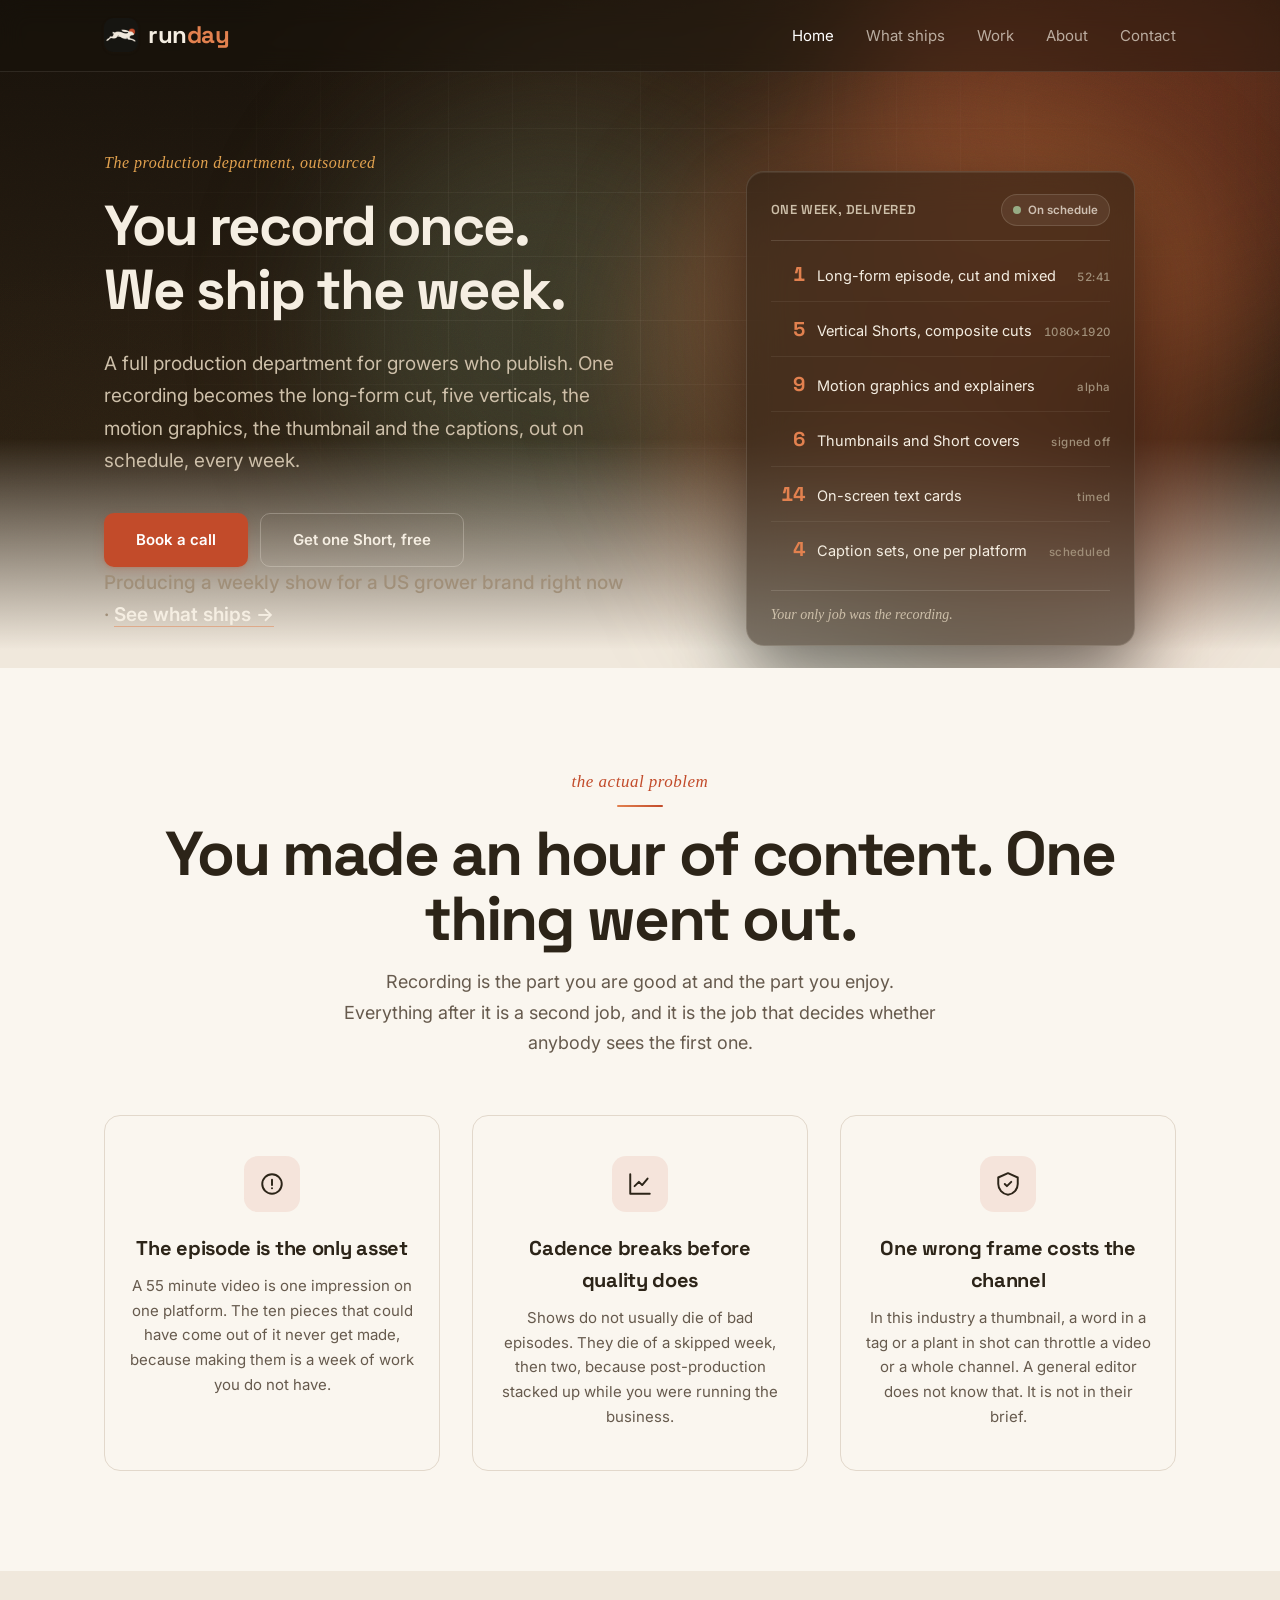
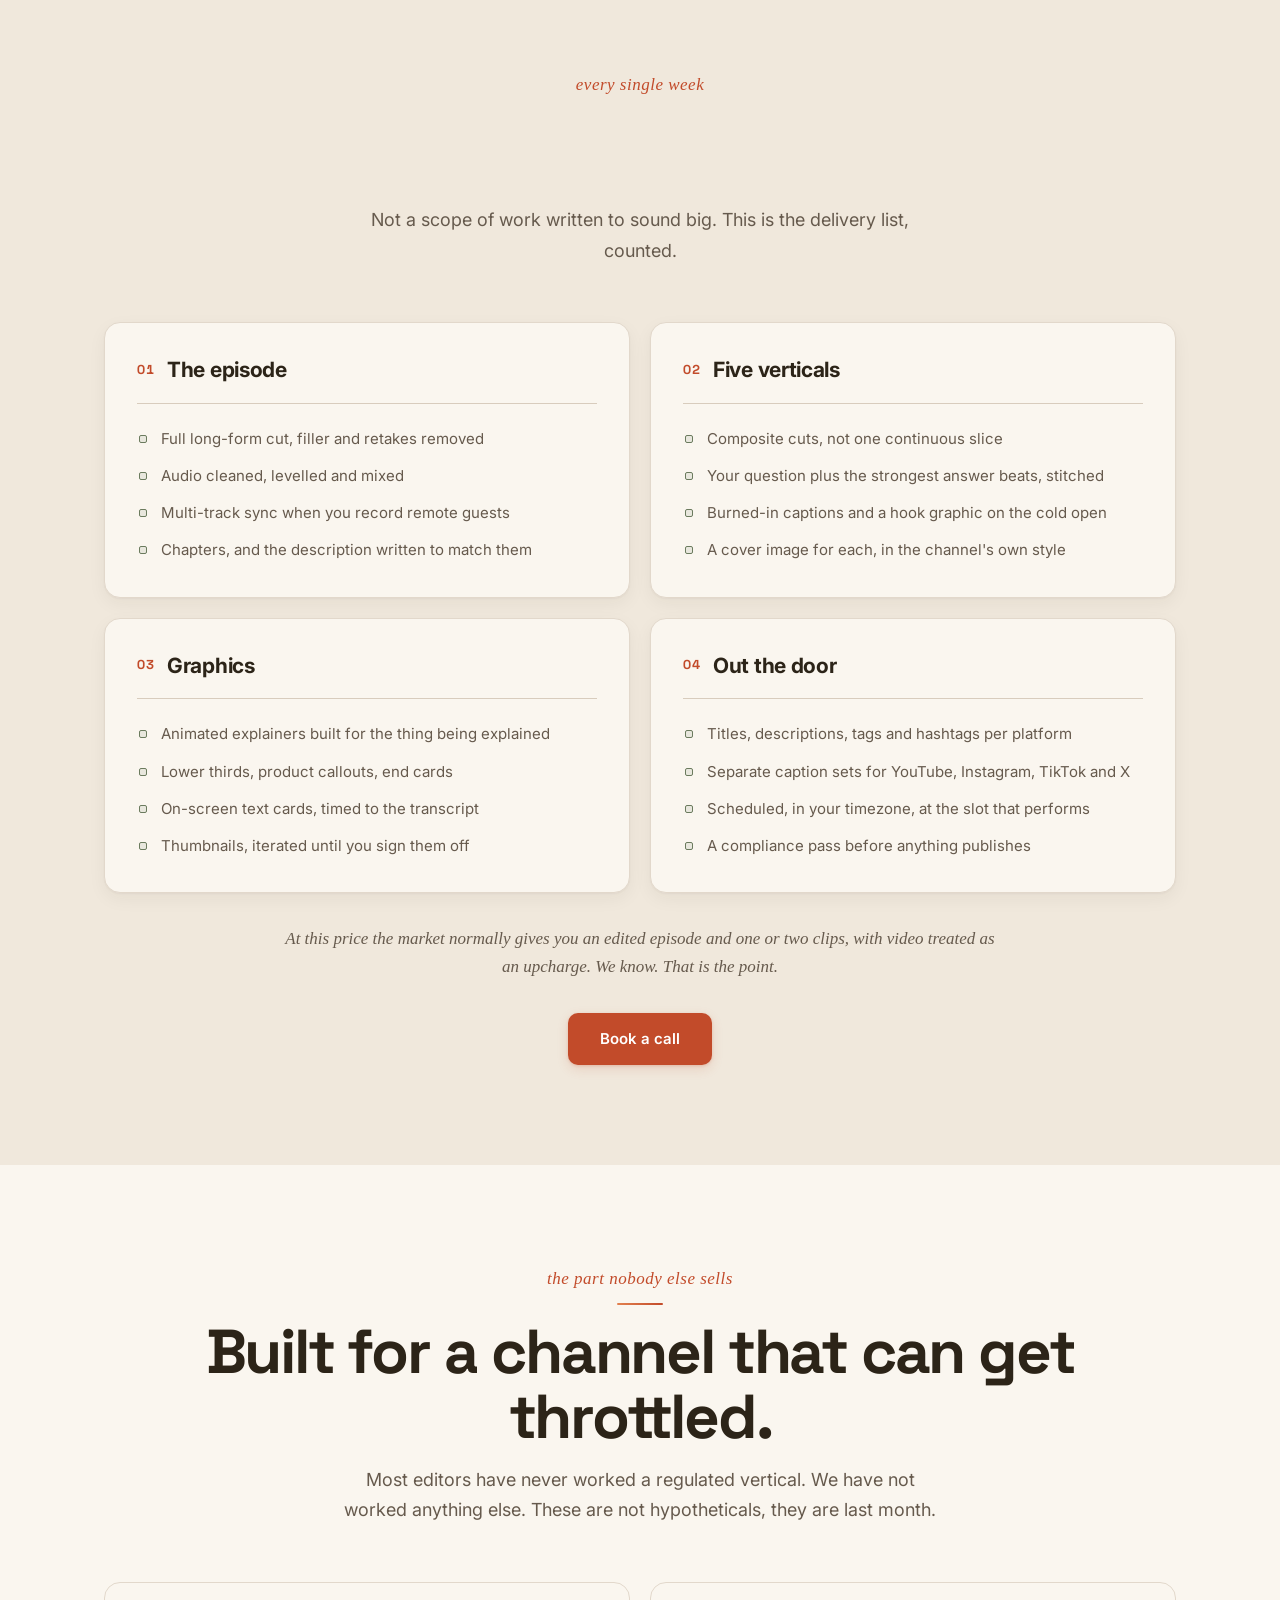
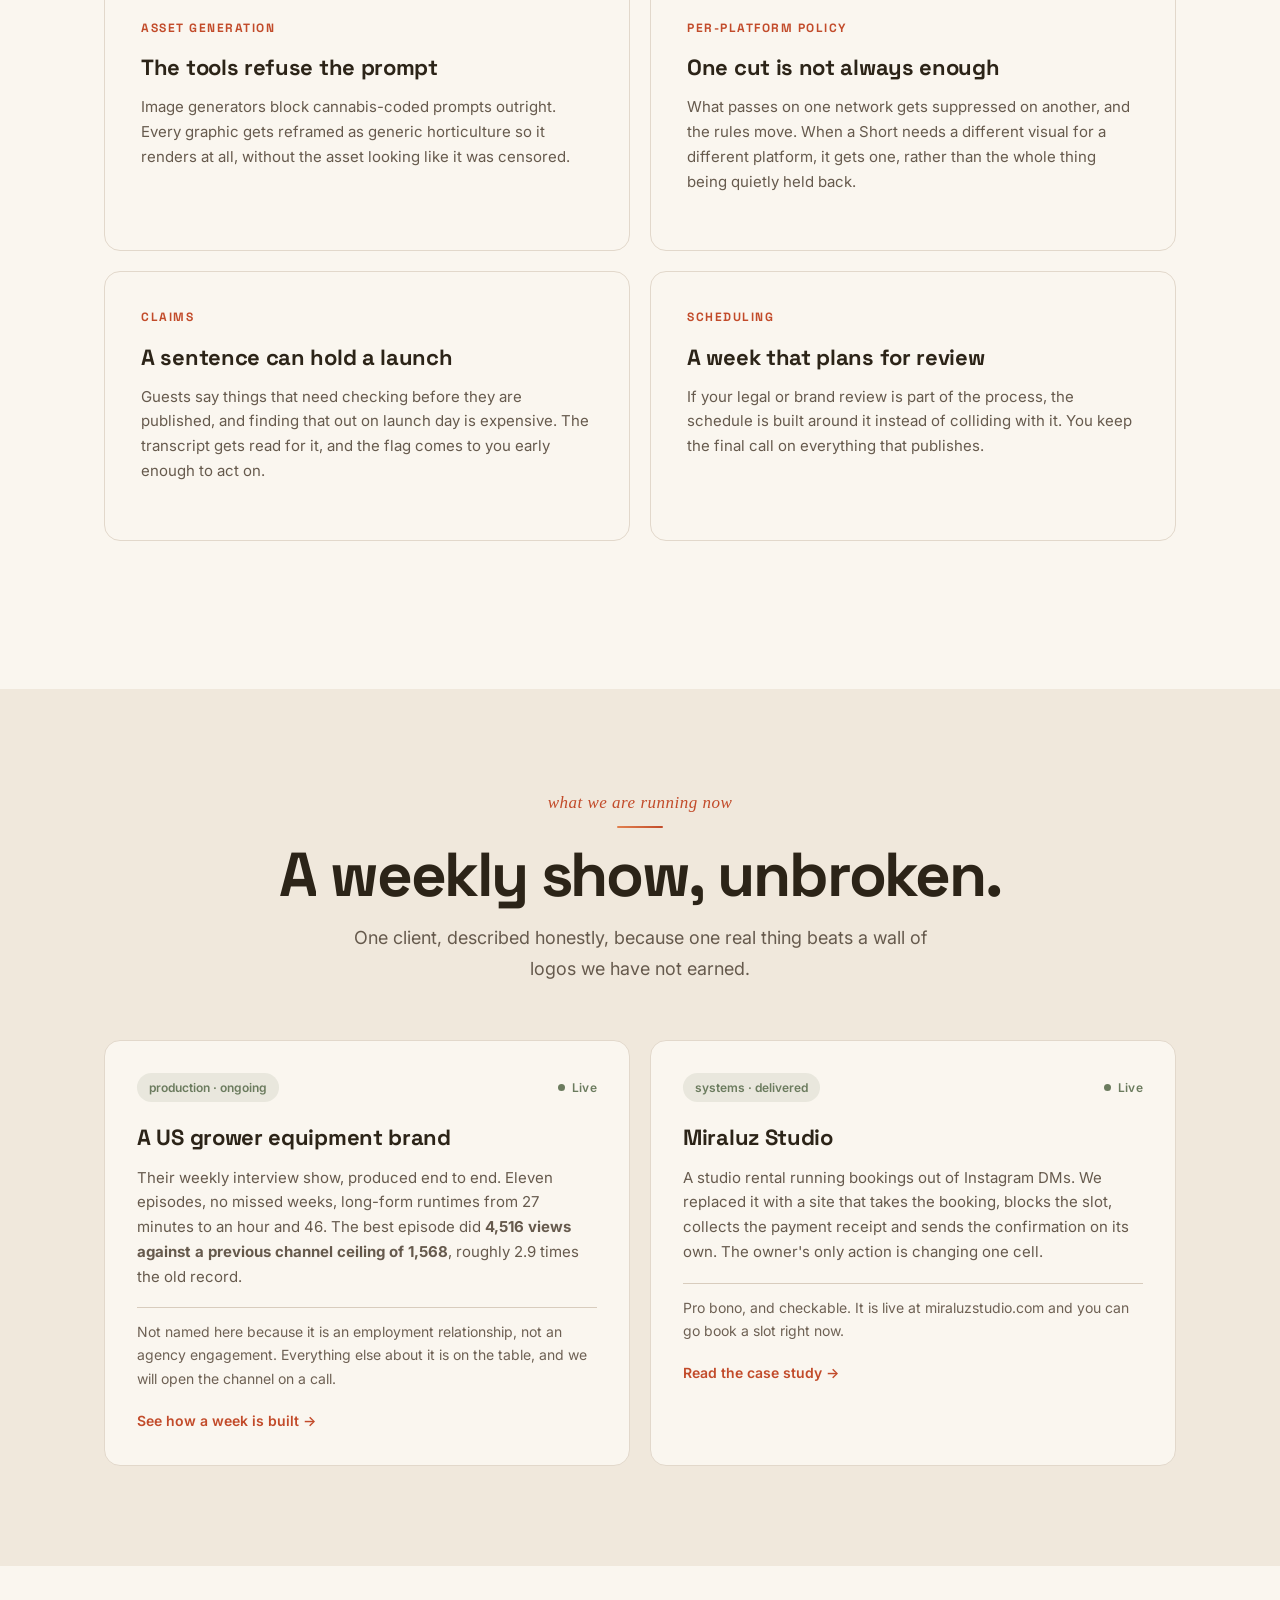
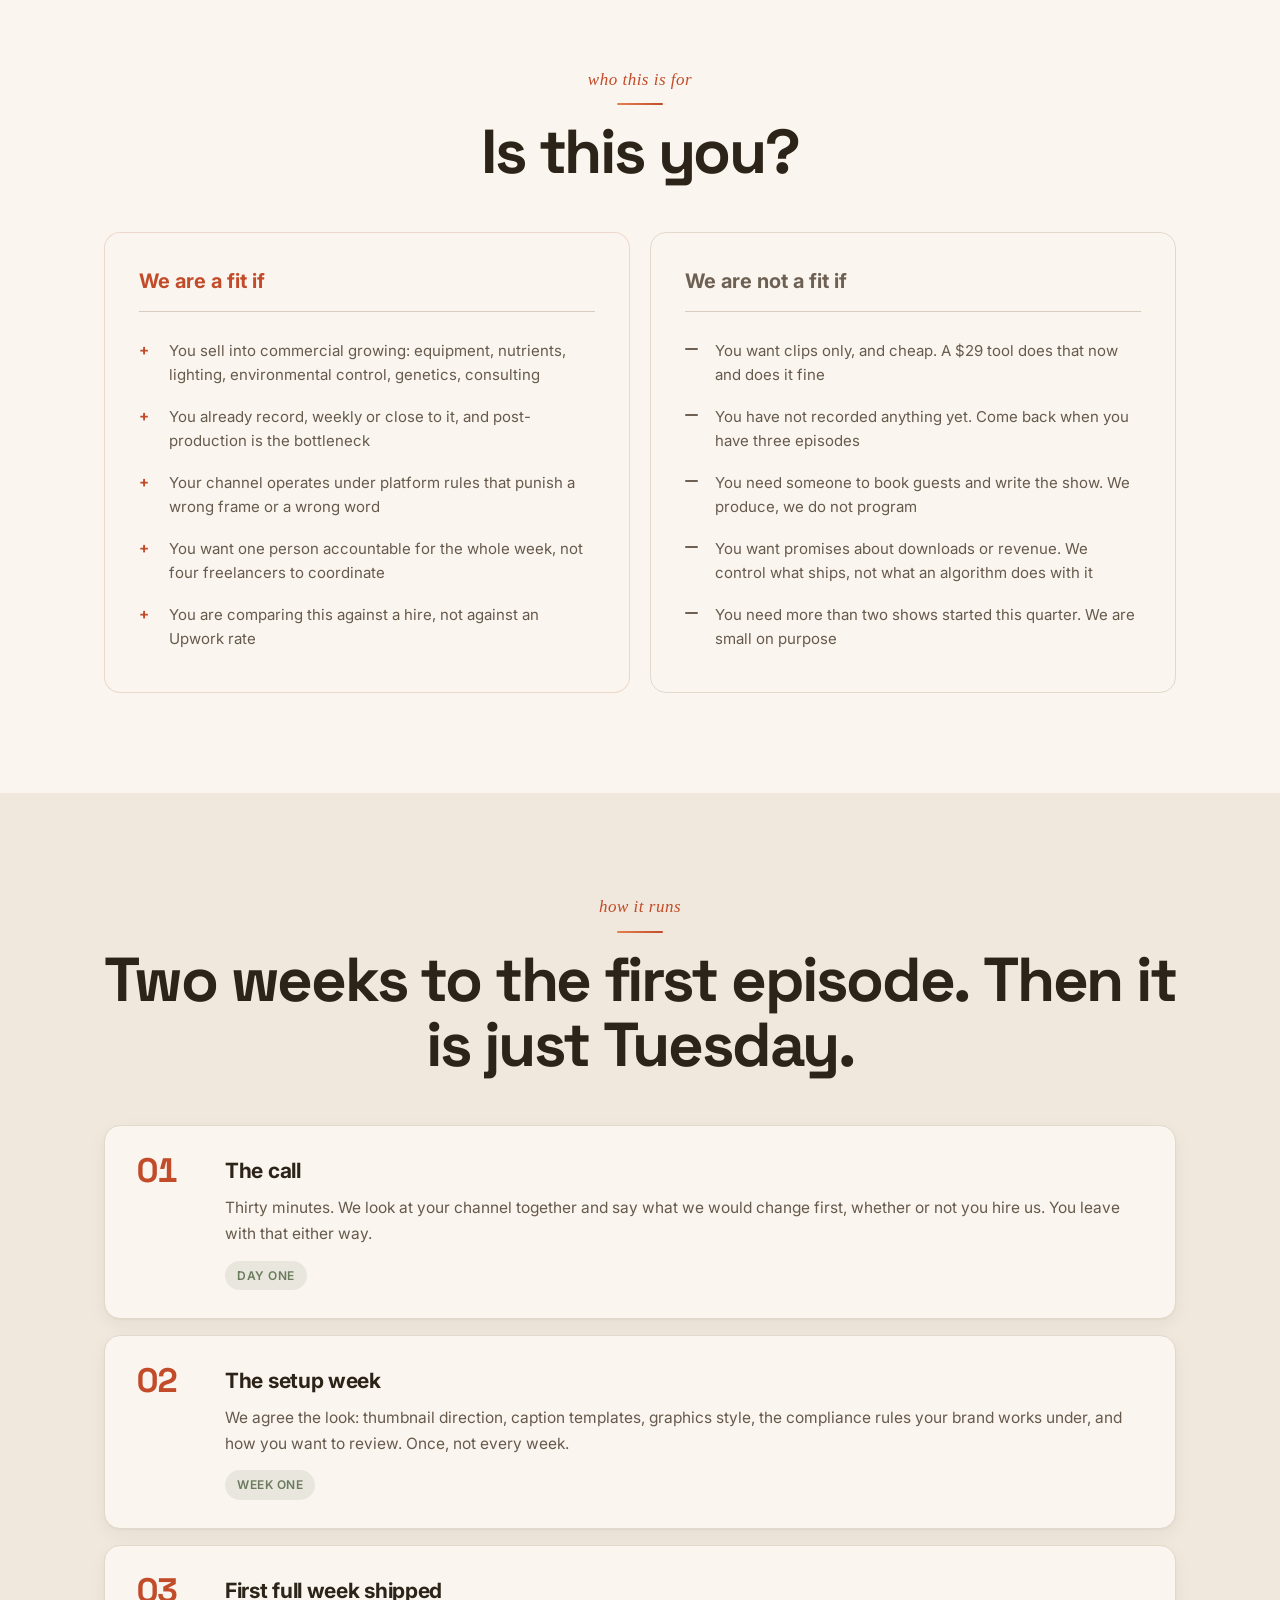
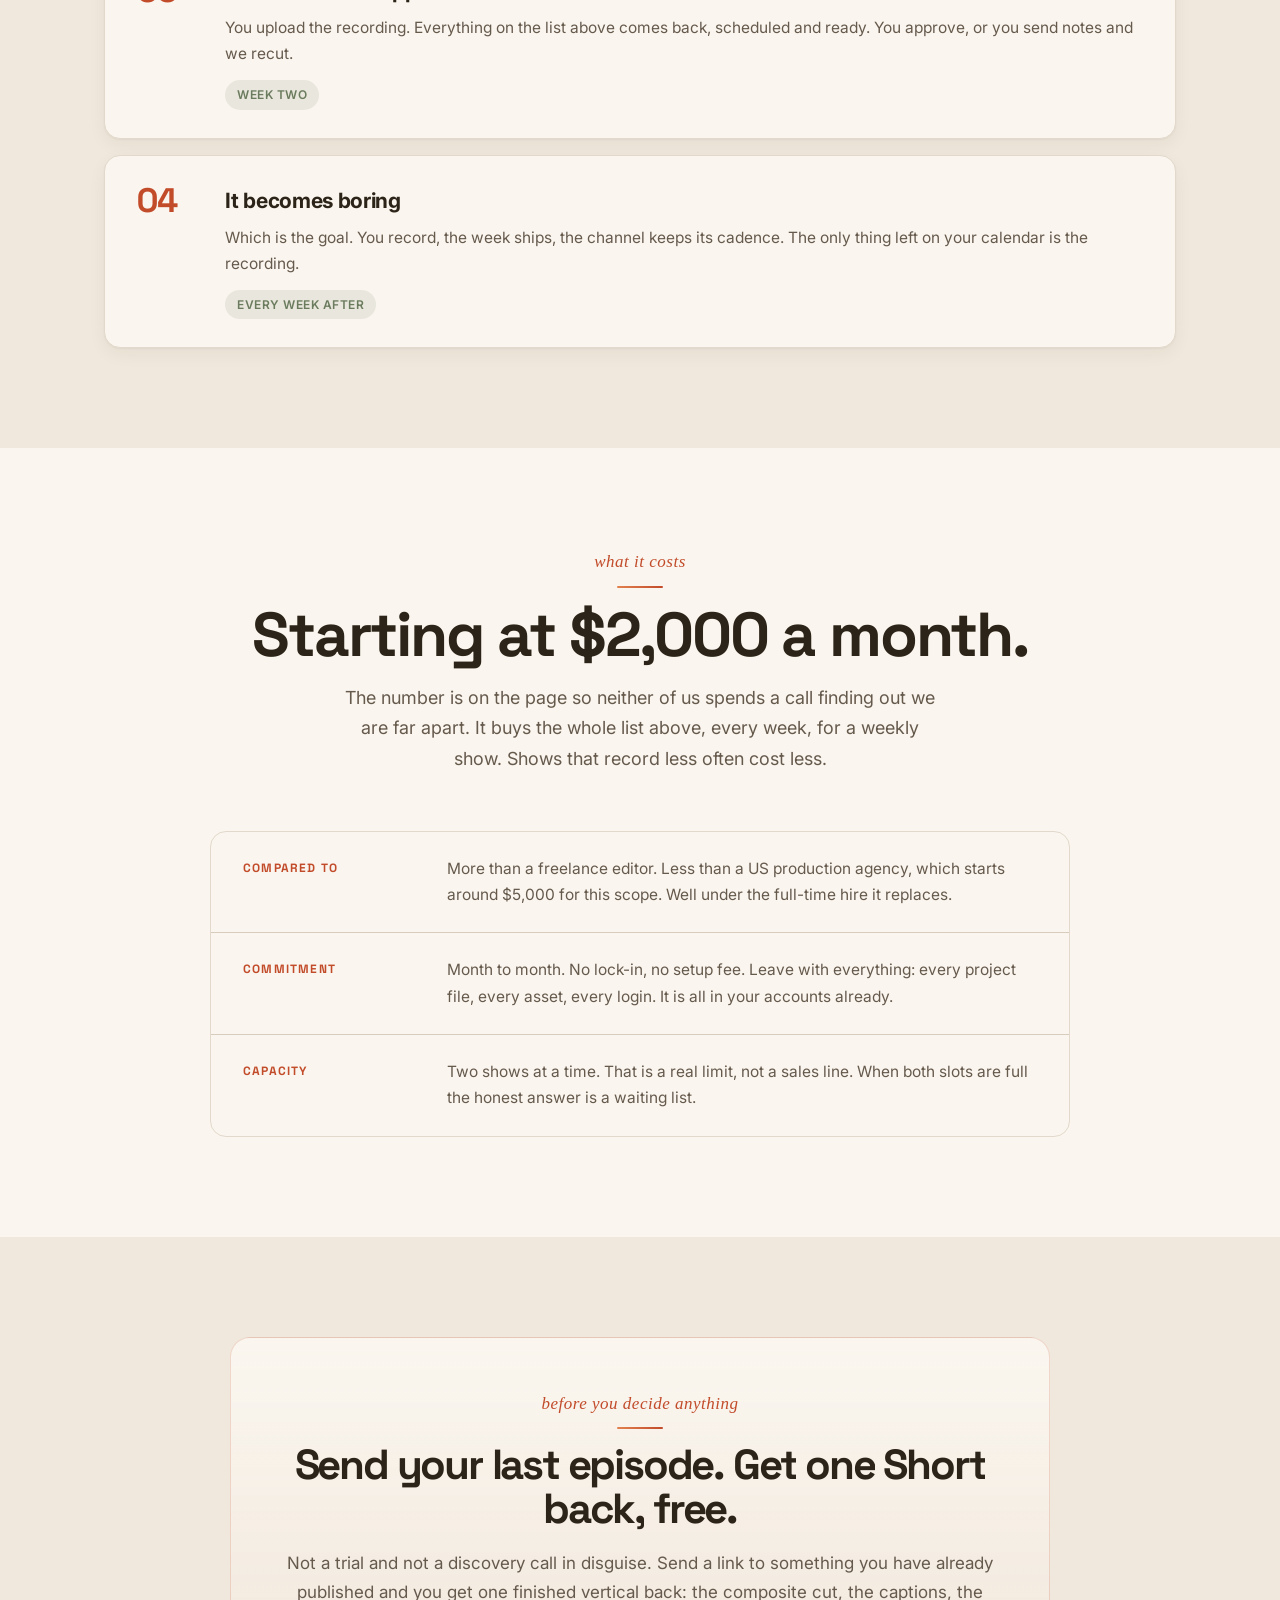
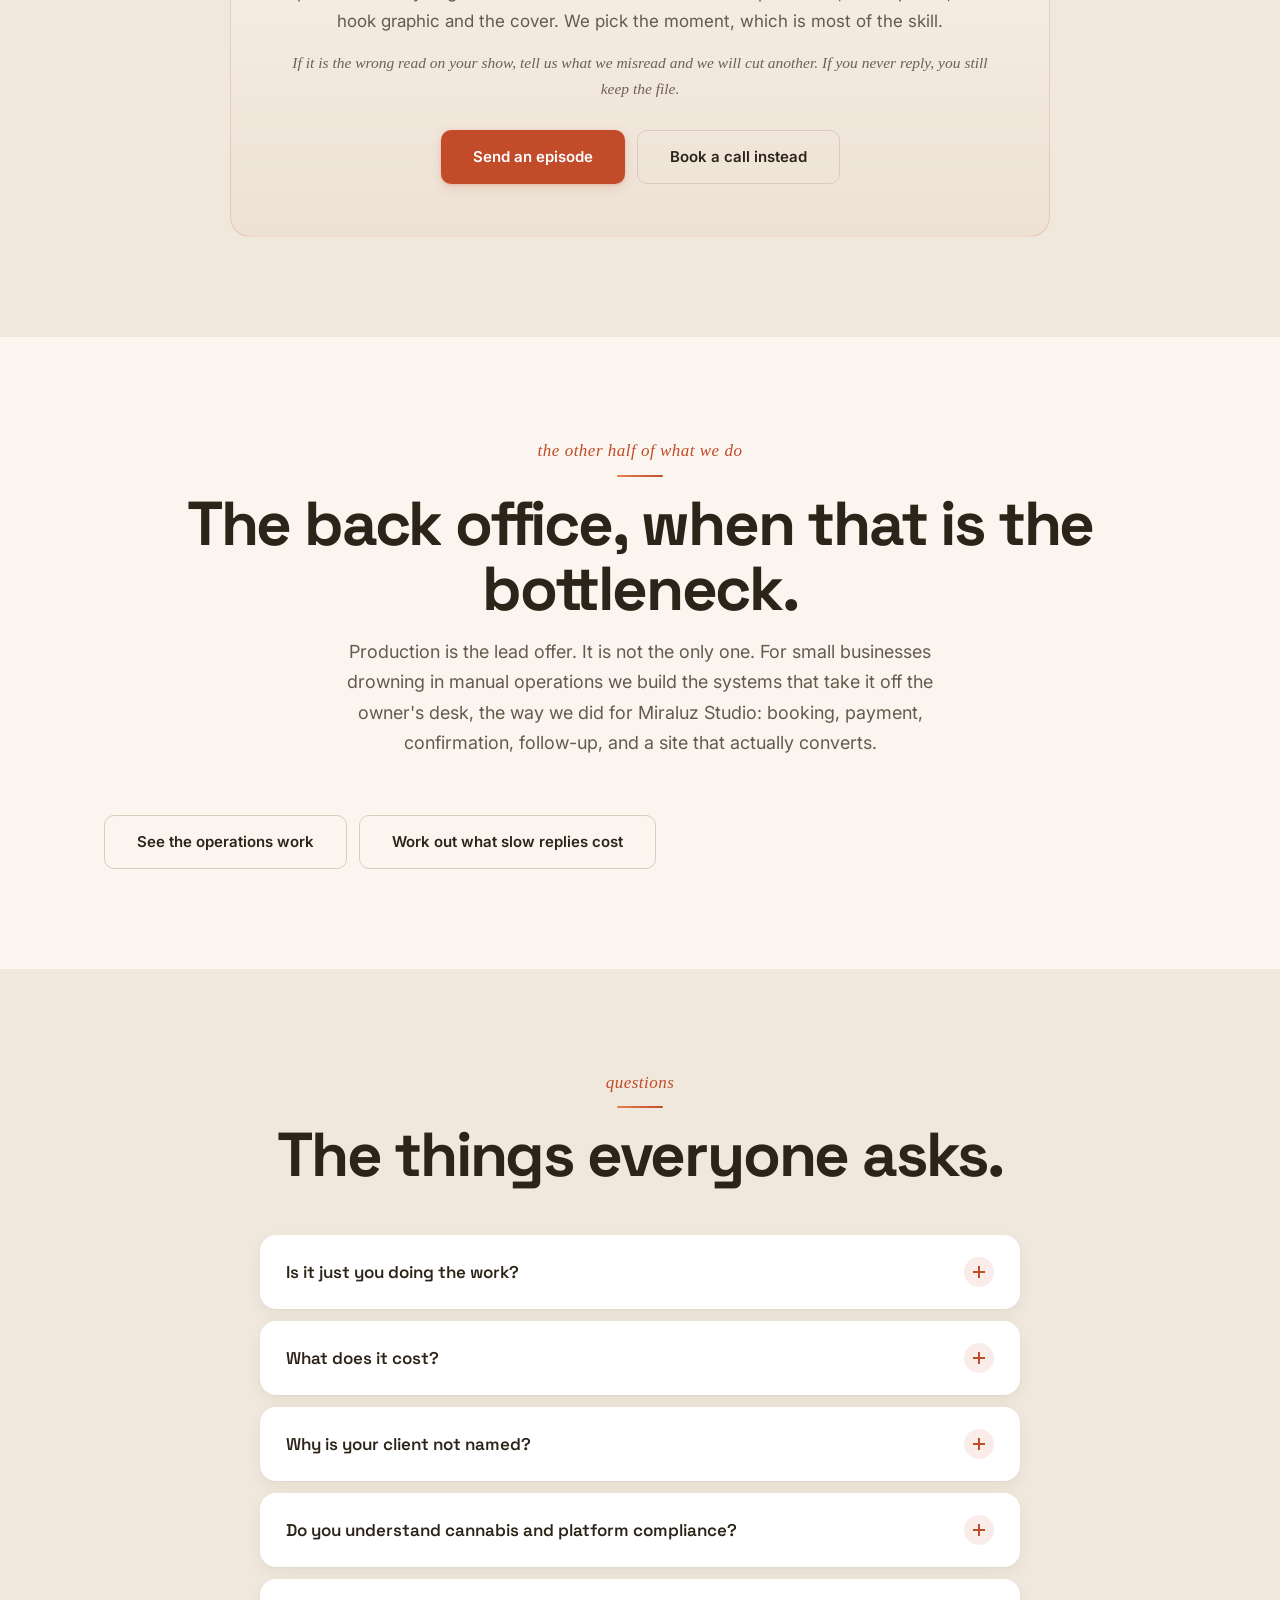
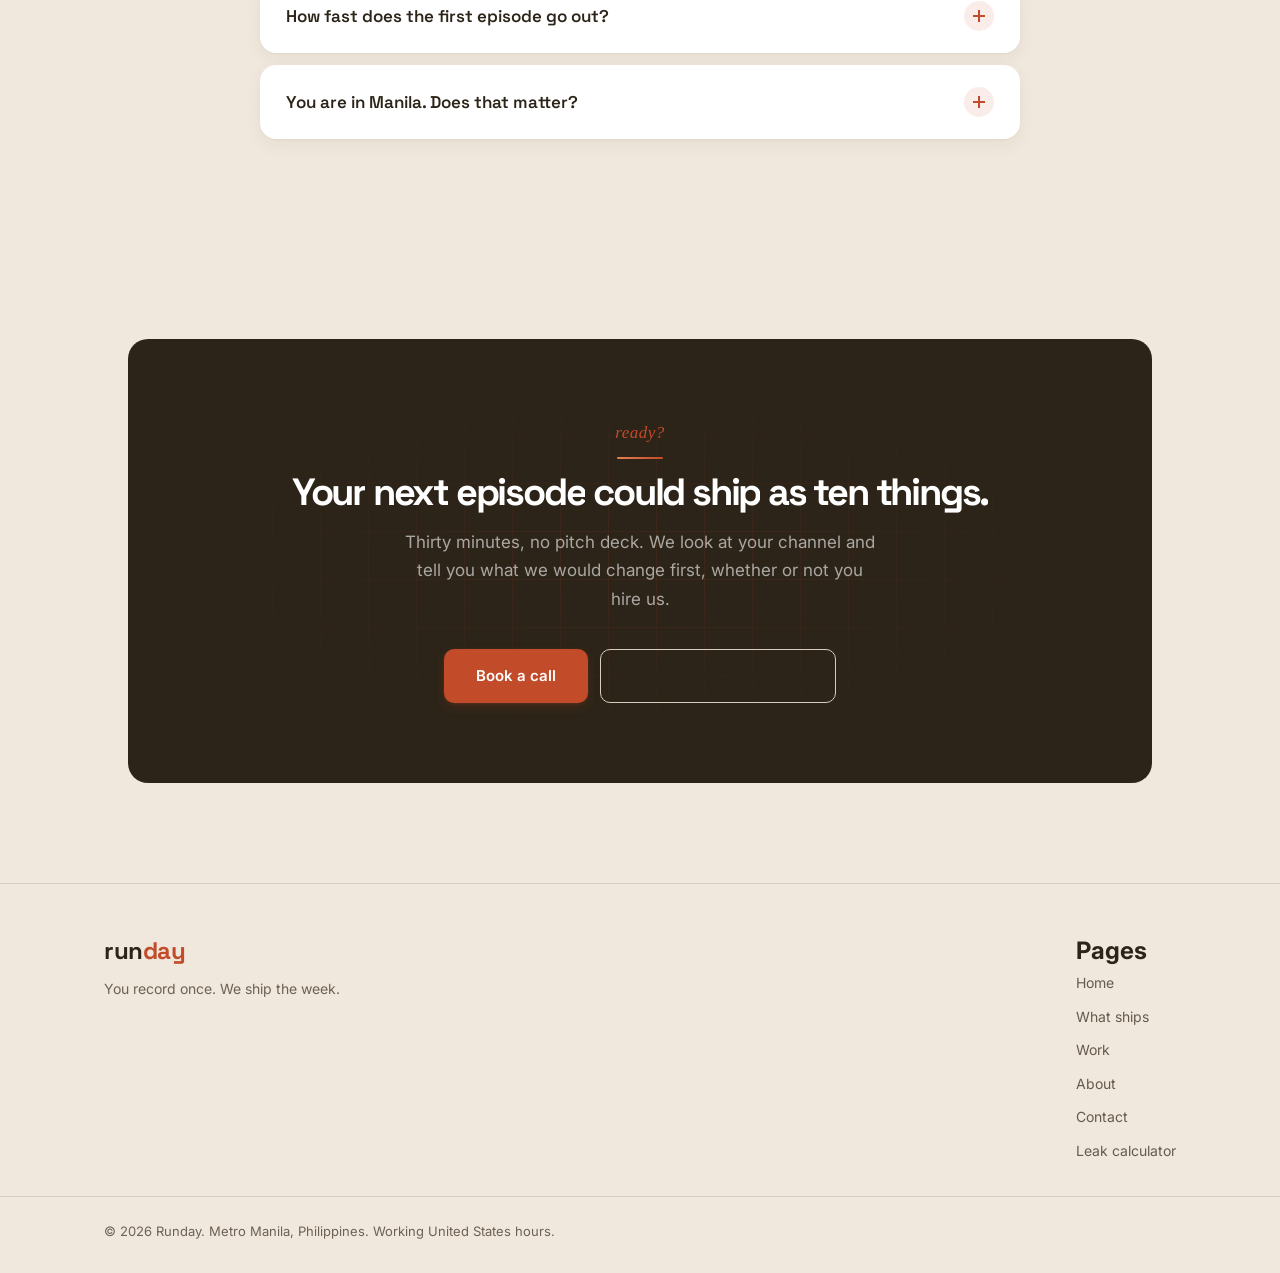
==== commit 9ead5e9e: "Re-aim the site on the production department, and fix the audit defects Positioning. The site sold "" ====
--- a/index.html
+++ b/index.html
@@ -3,8 +3,8 @@
 <head>
   <meta charset="UTF-8">
   <meta name="viewport" content="width=device-width, initial-scale=1.0">
-  <title>Runday: The AI-Native Back Office for Metro Manila Businesses</title>
-  <meta name="description" content="Runday is the AI-native back office for small businesses. The ops staff you can't afford to hire, answering messages, chasing reviews, following up on leads, posting content. Run by AI, watched by a human. Metro Manila. Free diagnostic call.">
+  <title>Runday: The Production Department for Grower Podcasts</title>
+  <meta name="description" content="You record once. We cut the episode, five verticals, the motion graphics, the thumbnails and the per-platform captions, and put them out on schedule. A full production department for controlled-environment agriculture channels. Starting at $2,000 a month.">
   <meta name="robots" content="index, follow">
   <meta name="author" content="Runday">
   <meta name="theme-color" content="#C24B2A">
@@ -21,18 +21,21 @@
 
   <!-- Open Graph / Social -->
   <meta property="og:type" content="website">
-  <meta property="og:title" content="Runday: The AI-Native Back Office for Small Businesses">
-  <meta property="og:description" content="The ops staff you can't afford to hire, answering messages, chasing reviews, following up on leads, posting content. Run by AI, watched by a human.">
+  <meta property="og:title" content="Runday: The Production Department for Grower Podcasts">
+  <meta property="og:description" content="You record once. We cut the episode, five verticals, the graphics, the thumbnails and the captions, and put them out on schedule.">
   <meta property="og:image" content="https://runday.tech/assets/og-image.png">
+  <meta property="og:image:width" content="1200">
+  <meta property="og:image:height" content="630">
+  <meta property="og:image:alt" content="Runday, the production department for grower podcasts.">
   <meta property="og:url" content="https://runday.tech/">
   <meta name="twitter:card" content="summary_large_image">
-  <meta name="twitter:title" content="Runday: The AI-Native Back Office for Small Businesses">
-  <meta name="twitter:description" content="The ops staff you can't afford to hire. Run by AI, watched by a human.">
+  <meta name="twitter:title" content="Runday: The Production Department for Grower Podcasts">
+  <meta name="twitter:description" content="You record once. We ship the week. Starting at $2,000 a month.">
   <meta name="twitter:image" content="https://runday.tech/assets/og-image.png">
 
   <link rel="preconnect" href="https://fonts.googleapis.com">
   <link rel="preconnect" href="https://fonts.gstatic.com" crossorigin>
-  <link href="https://fonts.googleapis.com/css2?family=Inter:wght@400;500;600;700;800&family=Space+Grotesk:wght@400;500;600;700&display=swap" rel="stylesheet">
+  <link href="https://fonts.googleapis.com/css2?family=Inter:wght@400;500;600;700&family=Space+Grotesk:wght@400;500;600;700&display=swap" rel="stylesheet">
   <link rel="stylesheet" href="styles.css">
 
   <!-- Structured data -->
@@ -44,24 +47,46 @@
         "@type": "ProfessionalService",
         "@id": "https://runday.tech/#organization",
         "name": "Runday",
-        "description": "Runday is the AI-native back office for small and mid-sized businesses in Metro Manila. The ops staff you can't afford to hire, answering messages, chasing reviews, following up on leads, and posting content, run by AI and watched by a human.",
+        "description": "Runday is an outsourced production department for podcasts and video channels in controlled-environment agriculture and commercial growing. One recording becomes a long-form cut, five verticals, motion graphics, thumbnails, on-screen cards and per-platform captions, published on schedule.",
         "url": "https://runday.tech/",
         "logo": "https://runday.tech/assets/favicon-512.png",
         "image": "https://runday.tech/assets/og-image.png",
         "email": "runday.mnl@gmail.com",
         "telephone": "+639275492649",
-        "priceRange": "₱₱",
-        "slogan": "We build the systems. AI runs them.",
-        "areaServed": { "@type": "Place", "name": "Metro Manila, Philippines" },
-        "address": { "@type": "PostalAddress", "addressRegion": "Metro Manila", "addressCountry": "PH" },
+        "priceRange": "$$",
+        "slogan": "You record once. We ship the week.",
+        "areaServed": { "@type": "Place", "name": "Worldwide, working United States hours" },
+        "address": { "@type": "PostalAddress", "addressLocality": "Metro Manila", "addressCountry": "PH" },
         "founder": { "@type": "Person", "name": "James Mikael Yaptangco" },
         "sameAs": ["https://www.facebook.com/profile.php?id=61590141402371"],
-        "knowsAbout": ["Business automation", "AI systems", "Marketing systems", "Operations systems", "Lead generation", "Booking systems"],
+        "knowsAbout": [
+          "Podcast production",
+          "Video editing",
+          "Short-form vertical video",
+          "Motion graphics",
+          "YouTube thumbnails",
+          "Controlled-environment agriculture",
+          "Platform compliance for regulated verticals"
+        ],
         "makesOffer": [
-          { "@type": "Offer", "name": "Free Diagnostic Call", "price": "0", "priceCurrency": "PHP" },
-          { "@type": "Offer", "name": "rundayOS Blueprint", "price": "0", "priceCurrency": "PHP" },
-          { "@type": "Offer", "name": "rundayOS Build" },
-          { "@type": "Offer", "name": "Growth Partner" }
+          {
+            "@type": "Offer",
+            "name": "Weekly production retainer",
+            "description": "A long-form episode cut, five vertical Shorts, motion graphics, a thumbnail, on-screen cards, per-platform captions and scheduled publishing, every week.",
+            "priceSpecification": {
+              "@type": "PriceSpecification",
+              "price": "2000",
+              "priceCurrency": "USD",
+              "description": "Starting at, per month"
+            }
+          },
+          {
+            "@type": "Offer",
+            "name": "One free sample Short",
+            "description": "Send a recent episode and receive one finished vertical Short cut from it, at no cost.",
+            "price": "0",
+            "priceCurrency": "USD"
+          }
         ]
       },
       {
@@ -74,12 +99,36 @@
       {
         "@type": "FAQPage",
         "mainEntity": [
-          { "@type": "Question", "name": "What's a diagnostic call?", "acceptedAnswer": { "@type": "Answer", "text": "A free 20-minute conversation where we listen to what's not working in your business and identify the biggest bottleneck. No pitch, no commitment, just clarity on what to fix first." } },
-          { "@type": "Question", "name": "What's a rundayOS Blueprint?", "acceptedAnswer": { "@type": "Answer", "text": "A deep dive into your operations. We map your workflows, identify the highest-leverage systems to build, and deliver a document with ROI projections. It's yours to keep even if you don't hire us to build." } },
-          { "@type": "Question", "name": "Do I need to be technical?", "acceptedAnswer": { "@type": "Answer", "text": "Not at all. We build on tools you already use, Messenger, Google, Canva, Notion. If you can post on Facebook, you can run what we build." } },
-          { "@type": "Question", "name": "Who owns the systems?", "acceptedAnswer": { "@type": "Answer", "text": "You do, every account, every asset, every login. No lock-in. If we part ways tomorrow, everything keeps running." } },
-          { "@type": "Question", "name": "How long does it take?", "acceptedAnswer": { "@type": "Answer", "text": "The Blueprint takes about a week. Build is 1–2 weeks. Most businesses are up and running within a couple of weeks." } },
-          { "@type": "Question", "name": "What does it cost?", "acceptedAnswer": { "@type": "Answer", "text": "The diagnostic call and the Blueprint are both free. Build and the Growth Partner are scoped and quoted to your business, agreed up front, no surprises." } }
+          {
+            "@type": "Question",
+            "name": "Is it just you doing the work?",
+            "acceptedAnswer": { "@type": "Answer", "text": "Runday is a small studio and the person who cuts your episode is the person you talk to. That is deliberate. It is also why we take two clients at a time rather than ten. Nothing is quietly handed to a stranger, and there is no account manager between you and the edit." }
+          },
+          {
+            "@type": "Question",
+            "name": "What does it cost?",
+            "acceptedAnswer": { "@type": "Answer", "text": "Starting at $2,000 a month for a weekly show, covering the long-form cut, five verticals, motion graphics, a thumbnail, on-screen cards, per-platform captions and scheduling. Shows that record less often cost less. The number is on the page because it saves us both a call." }
+          },
+          {
+            "@type": "Question",
+            "name": "Why is your client not named?",
+            "acceptedAnswer": { "@type": "Answer", "text": "Because it is an employment relationship, not an agency engagement, and it is not ours to advertise. Everything about the work is describable: the cadence, the formats, the counts, the tooling. The channel is public and we will walk you through it on a call. We would rather be straight about that than build a logo wall we have not earned." }
+          },
+          {
+            "@type": "Question",
+            "name": "Do you understand cannabis and platform compliance?",
+            "acceptedAnswer": { "@type": "Answer", "text": "It is the daily job. Image generators refuse cannabis-coded prompts, so assets get reframed. Platform policy differs per network, so some Shorts need a separate cut. A claim inside an episode can hold a launch until it is reviewed. We plan the week around review instead of colliding with it." }
+          },
+          {
+            "@type": "Question",
+            "name": "How fast does the first episode go out?",
+            "acceptedAnswer": { "@type": "Answer", "text": "Two weeks from your first upload to a published episode with its full set of assets. The first week is setup: the look, the thumbnail direction, the caption templates and your review loop. After that it runs weekly." }
+          },
+          {
+            "@type": "Question",
+            "name": "You are in Manila. Does that matter?",
+            "acceptedAnswer": { "@type": "Answer", "text": "It works in your favour. We are twelve to fifteen hours ahead of the United States, so work you hand over at the end of your day is waiting when you start the next one. All communication is in English and in writing, and the calendar is yours." }
+          }
         ]
       }
     ]
@@ -87,27 +136,27 @@
   </script>
 </head>
 <body>
-
-  <!-- RUNNING 8-BIT BUNNY (side view, hopping smoothly across the top, over the nav) -->
+  <a href="#main" class="skip-link">Skip to content</a>
+
   <!-- NAV -->
   <nav class="nav nav-onhero">
     <div class="container">
       <a href="index.html" class="nav-logo"><img src="assets/favicon-192.png" alt="" class="nav-logo-mark" width="34" height="34">run<span>day</span></a>
-      <button class="nav-mobile-toggle" onclick="document.querySelector('.nav-links').classList.toggle('open')" aria-label="Menu">&#9776;</button>
+      <button class="nav-mobile-toggle" onclick="var l=document.querySelector('.nav-links');l.classList.toggle('open');this.setAttribute('aria-expanded',l.classList.contains('open'))" aria-label="Menu" aria-expanded="false">&#9776;</button>
       <ul class="nav-links">
         <li><a href="index.html" class="active">Home</a></li>
-        <li><a href="services.html">Services</a></li>
+        <li><a href="services.html">What ships</a></li>
         <li><a href="work.html">Work</a></li>
-        <li><a href="calculator.html">Calculator</a></li>
         <li><a href="about.html">About</a></li>
         <li><a href="contact.html">Contact</a></li>
       </ul>
     </div>
   </nav>
 
+  <main id="main">
+
   <!-- HERO -->
   <section class="hero">
-    <!-- ambient warm aurora (drifts forever) -->
     <div class="hero-aurora" aria-hidden="true" data-depth="0.018">
       <span class="au-blob au-b1"></span>
       <span class="au-blob au-b2"></span>
@@ -119,621 +168,408 @@
     <div class="container hero-content">
       <div class="hero-layout">
         <div class="hero-copy">
-          <div class="hero-sub">The AI-native back office</div>
+          <div class="hero-sub">The production department, outsourced</div>
           <h1 class="hero-h1">
-            <span class="hl-line"><span class="hl-w" style="--d:.05s">Your</span> <span class="hl-w" style="--d:.13s">business,</span></span>
-            <span class="hl-line"><span class="hl-w" style="--d:.24s">running</span> <span class="hl-w" style="--d:.32s">without</span> <span class="hl-w" style="--d:.40s">you.</span></span>
+            <span class="hl-line"><span class="hl-w" style="--d:.05s">You</span> <span class="hl-w" style="--d:.13s">record</span> <span class="hl-w" style="--d:.21s">once.</span></span>
+            <span class="hl-line"><span class="hl-w" style="--d:.32s">We</span> <span class="hl-w" style="--d:.40s">ship</span> <span class="hl-w" style="--d:.48s">the</span> <span class="hl-w" style="--d:.56s">week.</span></span>
           </h1>
-          <p>The ops staff you can't afford to hire. Answering messages, chasing reviews, following up on leads, posting content. Run by AI, watched by a human.</p>
+          <p>A full production department for growers who publish. One recording becomes the long-form cut, five verticals, the motion graphics, the thumbnail and the captions, out on schedule, every week.</p>
           <div class="hero-ctas">
-            <a href="contact.html" class="btn btn-primary">Book your free diagnostic</a>
-            <a href="#process" class="btn btn-ghost">See how it works</a>
-          </div>
-          <p class="hero-trust">Built for Metro Manila businesses &middot; <a href="work.html">Live systems shipped for Miraluz Studio &rarr;</a></p>
-        </div>
-
-        <div class="hero-visual" aria-hidden="true" data-depth="0.05">
-          <div class="hv-mesh"></div>
-          <div class="rd-demo">
-            <div class="rd-demo-head">
-              <div class="rd-tabs">
-                <span class="rd-tab is-active">Messages</span>
-                <span class="rd-tab">Reviews</span>
-                <span class="rd-tab">Leads</span>
-                <span class="rd-tab">Content</span>
-              </div>
-              <div class="hv-chip"><span class="hv-dot"></span>Always running</div>
+            <a href="contact.html" class="btn btn-primary">Book a call</a>
+            <a href="#sample" class="btn btn-ghost">Get one Short, free</a>
+          </div>
+          <p class="hero-trust">Producing a weekly show for a US grower brand right now &middot; <a href="work.html">See what ships &rarr;</a></p>
+        </div>
+
+        <!-- Weekly output docket. Replaces the old fabricated chat demo. -->
+        <div class="hero-visual" data-depth="0.05">
+          <div class="hv-mesh" aria-hidden="true"></div>
+          <div class="rd-docket">
+            <div class="rd-docket-head">
+              <span class="rd-docket-title">One week, delivered</span>
+              <span class="hv-chip"><span class="hv-dot"></span>On schedule</span>
             </div>
-            <div class="rd-demo-stage">
-              <div class="rd-bubble rd-bubble-in">
-                <span class="rd-b-name"></span>
-                <p class="rd-b-text"></p>
-              </div>
-              <div class="rd-bubble rd-bubble-ai">
-                <span class="rd-b-name">Runday AI</span>
-                <span class="rd-typing"><i></i><i></i><i></i></span>
-                <p class="rd-b-text"></p>
-              </div>
-              <div class="rd-status"><span class="rd-status-check">&#10003;</span><span class="rd-status-text"></span></div>
+            <ul class="rd-docket-list">
+              <li><span class="rd-dk-n">1</span><span class="rd-dk-l">Long-form episode, cut and mixed</span><span class="rd-dk-m">52:41</span></li>
+              <li><span class="rd-dk-n">5</span><span class="rd-dk-l">Vertical Shorts, composite cuts</span><span class="rd-dk-m">1080&times;1920</span></li>
+              <li><span class="rd-dk-n">9</span><span class="rd-dk-l">Motion graphics and explainers</span><span class="rd-dk-m">alpha</span></li>
+              <li><span class="rd-dk-n">6</span><span class="rd-dk-l">Thumbnails and Short covers</span><span class="rd-dk-m">signed off</span></li>
+              <li><span class="rd-dk-n">14</span><span class="rd-dk-l">On-screen text cards</span><span class="rd-dk-m">timed</span></li>
+              <li><span class="rd-dk-n">4</span><span class="rd-dk-l">Caption sets, one per platform</span><span class="rd-dk-m">scheduled</span></li>
+            </ul>
+            <div class="rd-docket-foot">
+              <span>Your only job was the recording.</span>
             </div>
-            <div class="rd-demo-foot">
-              <span class="rd-foot-ava">R</span>
-              <span>Run by AI &middot; watched by a human</span>
-              <span class="hv-dot"></span>
-            </div>
-          </div>
-        </div>
-      </div>
-    </div>
-
-    <!-- capability marquee: infinite loop band at the hero base -->
-    <div class="hero-marquee" aria-hidden="true">
-      <div class="hm-track">
-        <div class="hm-set">
-          <span>Answering messages</span><i></i>
-          <span>Chasing reviews</span><i></i>
-          <span>Following up on leads</span><i></i>
-          <span>Posting content</span><i></i>
-          <span>Booking calls</span><i></i>
-          <span>Watching the numbers</span><i></i>
-        </div>
-        <div class="hm-set">
-          <span>Answering messages</span><i></i>
-          <span>Chasing reviews</span><i></i>
-          <span>Following up on leads</span><i></i>
-          <span>Posting content</span><i></i>
-          <span>Booking calls</span><i></i>
-          <span>Watching the numbers</span><i></i>
-        </div>
-      </div>
-    </div>
-  </section>
-
-  <!-- VALUE LADDER -->
+          </div>
+        </div>
+      </div>
+    </div>
+  </section>
+
+  <!-- THE PROBLEM -->
   <section class="section section-alt">
-    <div class="container">
-      <div class="section-centered fade-up">
-        <div class="section-sub">how we work together</div>
-        <h2>A clear path from chaos to systems.</h2>
-      </div>
+    <div class="container section-centered">
+      <div class="section-sub">the actual problem</div>
+      <h2>You made an hour of content. One thing went out.</h2>
+      <p class="section-intro">Recording is the part you are good at and the part you enjoy. Everything after it is a second job, and it is the job that decides whether anybody sees the first one.</p>
+    </div>
+    <div class="container">
+      <div class="values-grid">
+        <div class="value-card fade-up">
+          <div class="value-icon" aria-hidden="true">
+            <svg width="24" height="24" viewBox="0 0 24 24" fill="none" stroke="currentColor" stroke-width="1.8" stroke-linecap="round" stroke-linejoin="round"><circle cx="12" cy="12" r="9"/><path d="M12 8v5"/><path d="M12 16h.01"/></svg>
+          </div>
+          <h3>The episode is the only asset</h3>
+          <p>A 55 minute video is one impression on one platform. The ten pieces that could have come out of it never get made, because making them is a week of work you do not have.</p>
+        </div>
+        <div class="value-card fade-up">
+          <div class="value-icon" aria-hidden="true">
+            <svg width="24" height="24" viewBox="0 0 24 24" fill="none" stroke="currentColor" stroke-width="1.8" stroke-linecap="round" stroke-linejoin="round"><path d="M3 3v18h18"/><path d="m7 14 4-4 3 3 5-6"/></svg>
+          </div>
+          <h3>Cadence breaks before quality does</h3>
+          <p>Shows do not usually die of bad episodes. They die of a skipped week, then two, because post-production stacked up while you were running the business.</p>
+        </div>
+        <div class="value-card fade-up">
+          <div class="value-icon" aria-hidden="true">
+            <svg width="24" height="24" viewBox="0 0 24 24" fill="none" stroke="currentColor" stroke-width="1.8" stroke-linecap="round" stroke-linejoin="round"><path d="M12 2 3 6v6c0 5 3.8 9.3 9 10 5.2-.7 9-5 9-10V6Z"/><path d="m9 12 2 2 4-4"/></svg>
+          </div>
+          <h3>One wrong frame costs the channel</h3>
+          <p>In this industry a thumbnail, a word in a tag or a plant in shot can throttle a video or a whole channel. A general editor does not know that. It is not in their brief.</p>
+        </div>
+      </div>
+    </div>
+  </section>
+
+  <!-- THE MANIFEST -->
+  <section class="section" id="ships">
+    <div class="container section-centered">
+      <div class="section-sub">every single week</div>
+      <h2>What actually lands in your folder.</h2>
+      <p class="section-intro">Not a scope of work written to sound big. This is the delivery list, counted.</p>
+    </div>
+    <div class="container">
+      <div class="manifest">
+        <div class="mf-group fade-up">
+          <div class="mf-group-head"><span class="mf-num">01</span><h3>The episode</h3></div>
+          <ul class="mf-list">
+            <li>Full long-form cut, filler and retakes removed</li>
+            <li>Audio cleaned, levelled and mixed</li>
+            <li>Multi-track sync when you record remote guests</li>
+            <li>Chapters, and the description written to match them</li>
+          </ul>
+        </div>
+        <div class="mf-group fade-up">
+          <div class="mf-group-head"><span class="mf-num">02</span><h3>Five verticals</h3></div>
+          <ul class="mf-list">
+            <li>Composite cuts, not one continuous slice</li>
+            <li>Your question plus the strongest answer beats, stitched</li>
+            <li>Burned-in captions and a hook graphic on the cold open</li>
+            <li>A cover image for each, in the channel's own style</li>
+          </ul>
+        </div>
+        <div class="mf-group fade-up">
+          <div class="mf-group-head"><span class="mf-num">03</span><h3>Graphics</h3></div>
+          <ul class="mf-list">
+            <li>Animated explainers built for the thing being explained</li>
+            <li>Lower thirds, product callouts, end cards</li>
+            <li>On-screen text cards, timed to the transcript</li>
+            <li>Thumbnails, iterated until you sign them off</li>
+          </ul>
+        </div>
+        <div class="mf-group fade-up">
+          <div class="mf-group-head"><span class="mf-num">04</span><h3>Out the door</h3></div>
+          <ul class="mf-list">
+            <li>Titles, descriptions, tags and hashtags per platform</li>
+            <li>Separate caption sets for YouTube, Instagram, TikTok and X</li>
+            <li>Scheduled, in your timezone, at the slot that performs</li>
+            <li>A compliance pass before anything publishes</li>
+          </ul>
+        </div>
+      </div>
+      <p class="mf-note">At this price the market normally gives you an edited episode and one or two clips, with video treated as an upcharge. We know. That is the point.</p>
+      <div class="mf-cta">
+        <a href="contact.html" class="btn btn-primary">Book a call</a>
+      </div>
+    </div>
+  </section>
+
+  <!-- COMPLIANCE -->
+  <section class="section section-alt">
+    <div class="container section-centered">
+      <div class="section-sub">the part nobody else sells</div>
+      <h2>Built for a channel that can get throttled.</h2>
+      <p class="section-intro">Most editors have never worked a regulated vertical. We have not worked anything else. These are not hypotheticals, they are last month.</p>
+    </div>
+    <div class="container">
       <div class="services-grid">
         <div class="service-card fade-up">
-          <div class="card-label">Start here</div>
-          <h3>Free Diagnostic Call</h3>
-          <p>20 minutes. We listen to what's broken, identify your biggest bottleneck, and tell you exactly what to fix first.</p>
-          <div class="service-tags">
-            <span class="service-tag">Free</span>
-            <span class="service-tag">20 minutes</span>
-            <span class="service-tag">No commitment</span>
-          </div>
-          <a href="contact.html" class="btn btn-primary" style="margin-top: 1rem;">Book yours</a>
+          <div class="card-label">asset generation</div>
+          <h3>The tools refuse the prompt</h3>
+          <p>Image generators block cannabis-coded prompts outright. Every graphic gets reframed as generic horticulture so it renders at all, without the asset looking like it was censored.</p>
         </div>
         <div class="service-card fade-up">
-          <div class="card-label">Map it</div>
-          <h3>rundayOS Blueprint</h3>
-          <p class="pricing-price" style="font-size: 1.1rem; font-weight: 700; color: var(--accent); margin-bottom: 0.5rem;">Free</p>
-          <p>We map your operations, find the workflows eating your time, and deliver a build plan with ROI projections. Most owners uncover &#8369;20K–&#8369;50K/mo in hidden inefficiency.</p>
-          <div class="service-tags">
-            <span class="service-tag">1 week</span>
-            <span class="service-tag">SOP mapping</span>
-            <span class="service-tag">ROI projections</span>
-          </div>
+          <div class="card-label">per-platform policy</div>
+          <h3>One cut is not always enough</h3>
+          <p>What passes on one network gets suppressed on another, and the rules move. When a Short needs a different visual for a different platform, it gets one, rather than the whole thing being quietly held back.</p>
         </div>
         <div class="service-card fade-up">
-          <div class="card-label">Build it</div>
-          <h3>rundayOS Build</h3>
-          <p class="pricing-price" style="font-size: 1.1rem; font-weight: 700; color: var(--accent); margin-bottom: 0.5rem;">Tailored to your scope</p>
-          <p>We build and deploy what your blueprint identifies. Websites, web apps, social, bookings, leads, brand, whatever moves the needle most. Clients typically reclaim 15–25 hours/month.</p>
-          <div class="service-tags">
-            <span class="service-tag">1–2 weeks</span>
-            <span class="service-tag">Custom systems</span>
-            <span class="service-tag">Full handover</span>
-          </div>
+          <div class="card-label">claims</div>
+          <h3>A sentence can hold a launch</h3>
+          <p>Guests say things that need checking before they are published, and finding that out on launch day is expensive. The transcript gets read for it, and the flag comes to you early enough to act on.</p>
         </div>
         <div class="service-card fade-up">
-          <div class="card-label">Grow it</div>
-          <h3>Growth Partner</h3>
-          <p class="pricing-price" style="font-size: 1.1rem; font-weight: 700; color: var(--accent); margin-bottom: 0.5rem;">Custom monthly plans</p>
-          <p>Ongoing optimization, content, monitoring, and monthly strategy calls. Your systems keep compounding, not just running, but growing.</p>
-          <div class="service-tags">
-            <span class="service-tag">Month-to-month</span>
-            <span class="service-tag">No lock-in</span>
-            <span class="service-tag">Strategy calls</span>
-          </div>
-        </div>
-      </div>
-      <div style="text-align: center;">
-        <a href="services.html" class="btn btn-ghost">See full details &rarr;</a>
-      </div>
-    </div>
-  </section>
-
-  <!-- RECENT WORK -->
+          <div class="card-label">scheduling</div>
+          <h3>A week that plans for review</h3>
+          <p>If your legal or brand review is part of the process, the schedule is built around it instead of colliding with it. You keep the final call on everything that publishes.</p>
+        </div>
+      </div>
+    </div>
+  </section>
+
+  <!-- THE WORK -->
   <section class="section">
-    <div class="container">
-      <div class="section-centered fade-up">
-        <div class="section-sub">recent work</div>
-        <h2>Systems we've shipped.</h2>
-      </div>
+    <div class="container section-centered">
+      <div class="section-sub">what we are running now</div>
+      <h2>A weekly show, unbroken.</h2>
+      <p class="section-intro">One client, described honestly, because one real thing beats a wall of logos we have not earned.</p>
+    </div>
+    <div class="container">
       <div class="work-grid">
-        <a href="work.html" class="work-card fade-up">
+        <article class="work-card fade-up">
           <div class="work-card-top">
-            <span class="work-tag">Brand &amp; Web</span>
-            <span class="work-live">Live<span class="live-dot"></span></span>
+            <span class="work-tag">production &middot; ongoing</span>
+            <span class="work-live"><span class="live-dot"></span>Live</span>
+          </div>
+          <h3>A US grower equipment brand</h3>
+          <p>Their weekly interview show, produced end to end. Eleven episodes, no missed weeks, long-form runtimes from 27 minutes to an hour and 46. The best episode did <strong>4,516 views against a previous channel ceiling of 1,568</strong>, roughly 2.9 times the old record.</p>
+          <p class="work-caveat">Not named here because it is an employment relationship, not an agency engagement. Everything else about it is on the table, and we will open the channel on a call.</p>
+          <a href="work.html" class="work-link">See how a week is built &rarr;</a>
+        </article>
+        <article class="work-card fade-up">
+          <div class="work-card-top">
+            <span class="work-tag">systems &middot; delivered</span>
+            <span class="work-live"><span class="live-dot"></span>Live</span>
           </div>
           <h3>Miraluz Studio</h3>
-          <p>A manual, DM-based booking process replaced with a live website, a real-time booking system, and automated confirmations, designed, built, and handed over.</p>
-          <span class="work-link">Read the case study &rarr;</span>
-        </a>
-        <a href="contact.html" class="work-card work-card-cta fade-up">
-          <div class="work-card-top">
-            <span class="work-tag">Your business</span>
-          </div>
-          <h3>You could be next.</h3>
-          <p>We take on a small number of Metro Manila businesses at a time. Start with a free diagnostic, we'll find the process that should be a system.</p>
-          <span class="work-link">Book your free diagnostic &rarr;</span>
-        </a>
-      </div>
-    </div>
-  </section>
-
-  <!-- THE RUNDAYOS PROCESS -->
-  <section class="section section-alt" id="process">
-    <div class="container">
-      <div class="section-centered fade-up">
-        <div class="section-sub">the rundayOS process</div>
-        <h2>From broken workflows to systems that run.</h2>
-      </div>
-      <div class="process-flow">
-
-        <article class="process-step fade-up">
-          <span class="process-label">Step One</span>
-          <div class="proc-card">
-            <svg class="proc-illu" viewBox="0 0 200 120" fill="none" aria-hidden="true">
-              <defs>
-                <radialGradient id="dGlass" cx="38%" cy="34%" r="72%">
-                  <stop offset="0%" stop-color="#FFFFFF" stop-opacity="0.95"/>
-                  <stop offset="55%" stop-color="#FAF6EF" stop-opacity="0.35"/>
-                  <stop offset="100%" stop-color="#F0E8DC" stop-opacity="0.12"/>
-                </radialGradient>
-                <linearGradient id="dRing" x1="0" y1="0" x2="1" y2="1">
-                  <stop offset="0%" stop-color="#E2814F"/>
-                  <stop offset="100%" stop-color="#C24B2A"/>
-                </linearGradient>
-                <filter id="dShadow" x="-50%" y="-50%" width="200%" height="200%">
-                  <feDropShadow dx="0" dy="2.5" stdDeviation="3" flood-color="#2C2418" flood-opacity="0.2"/>
-                </filter>
-              </defs>
-              <rect class="d-node d-node1" x="20"  y="26" width="54" height="14" rx="5"/>
-              <rect class="d-node d-node2" x="126" y="26" width="50" height="14" rx="5"/>
-              <rect class="d-node d-node3" x="20"  y="84" width="54" height="14" rx="5"/>
-              <rect class="d-node d-node4" x="126" y="84" width="50" height="14" rx="5"/>
-              <circle class="d-radar" cx="100" cy="62" r="9" stroke="#C24B2A" stroke-width="1.5"/>
-              <g class="d-lens" filter="url(#dShadow)">
-                <circle cx="40" cy="40" r="15" fill="url(#dGlass)" stroke="url(#dRing)" stroke-width="3.5"/>
-                <path d="M32 37 a8 8 0 0 1 6 -6" stroke="#FFFFFF" stroke-width="2" stroke-linecap="round" opacity="0.9"/>
-                <line x1="51" y1="51" x2="63" y2="63" stroke="url(#dRing)" stroke-width="4" stroke-linecap="round"/>
-              </g>
-            </svg>
-          </div>
-          <div class="proc-text">
-            <span class="proc-num">01</span>
-            <h3>Diagnose</h3>
-            <p>We listen. You tell us what's eating your time, what's falling through the cracks, what you wish ran itself.</p>
-          </div>
+          <p>A studio rental running bookings out of Instagram DMs. We replaced it with a site that takes the booking, blocks the slot, collects the payment receipt and sends the confirmation on its own. The owner's only action is changing one cell.</p>
+          <p class="work-caveat">Pro bono, and checkable. It is live at miraluzstudio.com and you can go book a slot right now.</p>
+          <a href="work.html" class="work-link">Read the case study &rarr;</a>
         </article>
-
-        <article class="process-step fade-up">
-          <span class="process-label">Step Two</span>
-          <div class="proc-card">
-            <svg class="proc-illu" viewBox="0 0 200 120" fill="none" aria-hidden="true">
-              <defs>
-                <linearGradient id="bPath" x1="0" y1="0" x2="1" y2="0">
-                  <stop offset="0%" stop-color="#6B7B5E"/>
-                  <stop offset="100%" stop-color="#C24B2A"/>
-                </linearGradient>
-                <radialGradient id="bGlow" cx="50%" cy="50%" r="50%">
-                  <stop offset="0%" stop-color="#E2814F" stop-opacity="0.55"/>
-                  <stop offset="100%" stop-color="#E2814F" stop-opacity="0"/>
-                </radialGradient>
-              </defs>
-              <path class="b-track b-track1" d="M48 60 C70 60 66 33 86 33 H126 C150 33 150 60 156 60" stroke="url(#bPath)" stroke-width="2.5"/>
-              <path class="b-track b-track2" d="M48 60 C70 60 66 87 86 87 H126 C150 87 150 60 156 60" stroke="url(#bPath)" stroke-width="2.5"/>
-              <rect class="b-node b-node-a" x="14" y="50" width="34" height="20" rx="6"/>
-              <rect class="b-node b-node-b" x="86" y="24" width="40" height="18" rx="6"/>
-              <rect class="b-node b-node-c" x="86" y="78" width="40" height="18" rx="6"/>
-              <rect class="b-plan" x="156" y="50" width="32" height="20" rx="6" fill="#C24B2A"/>
-              <circle class="b-glow b-glow1" cx="48" cy="60" r="11" fill="url(#bGlow)"/>
-              <circle class="b-dot b-dot1" cx="48" cy="60" r="4" fill="#C24B2A"/>
-              <circle class="b-glow b-glow2" cx="48" cy="60" r="11" fill="url(#bGlow)"/>
-              <circle class="b-dot b-dot2" cx="48" cy="60" r="4" fill="#E2814F"/>
-            </svg>
-          </div>
-          <div class="proc-text">
-            <span class="proc-num">02</span>
-            <h3>Blueprint</h3>
-            <p>We map your operations, identify the 20% of tasks eating 80% of your time, and build a plan with clear ROI.</p>
-          </div>
-        </article>
-
-        <article class="process-step fade-up">
-          <span class="process-label">Step Three</span>
-          <div class="proc-card">
-            <svg class="proc-illu" viewBox="0 0 200 120" fill="none" aria-hidden="true">
-              <defs>
-                <linearGradient id="bdTc" x1="0" y1="1" x2="0" y2="0">
-                  <stop offset="0%" stop-color="#A83D22"/>
-                  <stop offset="100%" stop-color="#E2814F"/>
-                </linearGradient>
-                <linearGradient id="bdOl" x1="0" y1="1" x2="0" y2="0">
-                  <stop offset="0%" stop-color="#5A6A4E"/>
-                  <stop offset="100%" stop-color="#84947A"/>
-                </linearGradient>
-              </defs>
-              <line x1="22" y1="96" x2="148" y2="96" stroke="#D8CCBD" stroke-width="2"/>
-              <rect class="bd-bar" style="animation-delay:0s"   x="32"  y="44" width="18" height="52" rx="4" fill="url(#bdOl)"/>
-              <rect class="bd-bar" style="animation-delay:.18s" x="60"  y="32" width="18" height="64" rx="4" fill="url(#bdTc)"/>
-              <rect class="bd-bar" style="animation-delay:.36s" x="88"  y="50" width="18" height="46" rx="4" fill="url(#bdOl)"/>
-              <rect class="bd-bar" style="animation-delay:.54s" x="116" y="24" width="18" height="72" rx="4" fill="url(#bdTc)"/>
-              <circle class="bd-ring" cx="162" cy="34" r="15" stroke="#C24B2A" stroke-width="2"/>
-              <circle class="bd-badge" cx="162" cy="34" r="15" fill="#C24B2A" opacity="0.12"/>
-              <path class="bd-check" d="M155 34 l5 5 l10 -12" stroke="#C24B2A" stroke-width="3.5" stroke-linecap="round" stroke-linejoin="round"/>
-            </svg>
-          </div>
-          <div class="proc-text">
-            <span class="proc-num">03</span>
-            <h3>Build &amp; Deploy</h3>
-            <p>We build your systems on tools you already use. Tested, handed over, and running within weeks.</p>
-          </div>
-        </article>
-
-        <article class="process-step fade-up">
-          <span class="process-label">Step Four</span>
-          <div class="proc-card">
-            <svg class="proc-illu" viewBox="0 0 200 120" fill="none" aria-hidden="true">
-              <defs>
-                <linearGradient id="gLine" x1="0" y1="0" x2="1" y2="0">
-                  <stop offset="0%" stop-color="#6B7B5E"/>
-                  <stop offset="60%" stop-color="#E2814F"/>
-                  <stop offset="100%" stop-color="#C24B2A"/>
-                </linearGradient>
-                <linearGradient id="gArea" x1="0" y1="0" x2="0" y2="1">
-                  <stop offset="0%" stop-color="#C24B2A" stop-opacity="0.28"/>
-                  <stop offset="100%" stop-color="#C24B2A" stop-opacity="0"/>
-                </linearGradient>
-                <radialGradient id="gHalo" cx="50%" cy="50%" r="50%">
-                  <stop offset="0%" stop-color="#C24B2A" stop-opacity="0.5"/>
-                  <stop offset="100%" stop-color="#C24B2A" stop-opacity="0"/>
-                </radialGradient>
-              </defs>
-              <line x1="18" y1="100" x2="186" y2="100" stroke="#D8CCBD" stroke-width="2"/>
-              <line class="g-grid" x1="18" y1="74" x2="186" y2="74" stroke="#D8CCBD" stroke-width="1" stroke-dasharray="3 5" opacity="0.6"/>
-              <line class="g-grid" x1="18" y1="48" x2="186" y2="48" stroke="#D8CCBD" stroke-width="1" stroke-dasharray="3 5" opacity="0.6"/>
-              <path class="g-area" d="M22 92 L60 78 L98 84 L136 52 L178 26 L178 100 L22 100 Z" fill="url(#gArea)"/>
-              <polyline class="g-line" points="22,92 60,78 98,84 136,52 178,26" stroke="url(#gLine)" stroke-width="3.5" stroke-linecap="round" stroke-linejoin="round"/>
-              <circle class="g-pt g-pt1" cx="22"  cy="92" r="3.2" fill="#6B7B5E"/>
-              <circle class="g-pt g-pt2" cx="60"  cy="78" r="3.2" fill="#6B7B5E"/>
-              <circle class="g-pt g-pt3" cx="98"  cy="84" r="3.2" fill="#E2814F"/>
-              <circle class="g-pt g-pt4" cx="136" cy="52" r="3.2" fill="#E2814F"/>
-              <circle class="g-halo" cx="178" cy="26" r="13" fill="url(#gHalo)"/>
-              <circle class="g-comet" cx="22" cy="92" r="4" fill="#FAF6EF" stroke="#C24B2A" stroke-width="2.5"/>
-              <circle class="g-dot" cx="178" cy="26" r="5.5" fill="#C24B2A"/>
-            </svg>
-          </div>
-          <div class="proc-text">
-            <span class="proc-num">04</span>
-            <h3>Grow</h3>
-            <p>Monthly optimization, fresh content, and strategy calls. Your systems compound, they don't just maintain.</p>
-          </div>
-        </article>
-
-      </div>
-    </div>
-  </section>
-
-  <!-- AUTOMATION ENGINE — scroll-pinned process graph -->
-  <section class="section fe-section" id="how-it-works">
-    <div class="container">
-      <div class="fe-head fade-up">
-        <div class="section-sub">under the hood</div>
-        <h2>How your automations actually run.</h2>
-        <p class="fe-head-intro">One inquiry, end to end. Scroll to walk the same pipeline we wire up for you, from the moment a message lands to the number on your dashboard.</p>
-      </div>
-    </div>
-    <div class="fe-pin-track">
-     <div class="fe-pin">
-      <div class="container">
-        <div class="fe-grid">
-          <!-- LEFT: the steps -->
-          <div class="fe-steps">
-            <span class="fe-rail" aria-hidden="true"><span class="fe-rail-fill"></span></span>
-
-            <article class="fe-step is-active" data-index="0">
-              <div class="fe-step-eyebrow"><span class="fe-step-num">01</span> Ingest</div>
-              <h3>Every inquiry hits one endpoint.</h3>
-              <p>Messenger, Instagram, your web form, even walk-ins. Each lands in one place, cleaned up and saved, so nothing slips by.</p>
-            </article>
-
-            <article class="fe-step" data-index="1">
-              <div class="fe-step-eyebrow"><span class="fe-step-num">02</span> Classify &amp; route</div>
-              <h3>AI reads the intent and sends it the right way.</h3>
-              <p>It tells a hot lead from a support question from spam, scores it, and routes each one down its own branch.</p>
-            </article>
-
-            <article class="fe-step" data-index="2">
-              <div class="fe-step-eyebrow"><span class="fe-step-num">03</span> Execute</div>
-              <h3>It replies, books, and follows up in parallel.</h3>
-              <p>An on-brand answer in seconds, a booking link, a reminder for later. Three actions fire at once, day and night.</p>
-            </article>
-
-            <article class="fe-step" data-index="3">
-              <div class="fe-step-eyebrow"><span class="fe-step-num">04</span> Observe</div>
-              <h3>A human keeps it honest. You see everything.</h3>
-              <p>Low-confidence cases go to a person, the rest auto-resolve, and every action lands on one dashboard.</p>
-            </article>
-          </div>
-
-          <!-- RIGHT: the pinned process graph -->
-          <div class="fe-stage">
-            <div class="fe-panel">
-              <div class="fe-panel-top">
-                <div class="fe-panel-title"><span class="fe-live" aria-hidden="true"></span> <span class="fe-panel-name">inbound_pipeline</span></div>
-                <div class="fe-counter">Step 01 / 04</div>
-              </div>
-              <div class="fe-panel-body">
-                <div class="fe-grid-bg" aria-hidden="true"></div>
-
-                <!-- STAGE 01 — INGEST (linear) -->
-                <div class="fe-diagram is-active" data-index="0">
-                  <div class="fe-flow">
-                    <div class="fe-row"><div class="fe-n" style="--i:0"><span class="fe-n-tag">WH</span><span class="fe-n-body"><span class="fe-n-label">Webhook trigger</span><span class="fe-n-meta">messenger · ig · web_form</span></span></div></div>
-                    <div class="fe-stem"></div>
-                    <div class="fe-row"><div class="fe-n" style="--i:1"><span class="fe-n-tag">FN</span><span class="fe-n-body"><span class="fe-n-label">Normalize payload</span><span class="fe-n-meta">unify to one schema</span></span></div></div>
-                    <div class="fe-stem"></div>
-                    <div class="fe-row"><div class="fe-n" style="--i:2"><span class="fe-n-tag">DB</span><span class="fe-n-body"><span class="fe-n-label">Upsert to CRM</span><span class="fe-n-meta">one source of truth</span></span></div></div>
-                  </div>
-                </div>
-
-                <!-- STAGE 02 — CLASSIFY & ROUTE (3-way branch) -->
-                <div class="fe-diagram" data-index="1">
-                  <div class="fe-flow">
-                    <div class="fe-row"><div class="fe-n" style="--i:0"><span class="fe-n-tag">IN</span><span class="fe-n-body"><span class="fe-n-label">Ingest event</span><span class="fe-n-meta">new conversation</span></span></div></div>
-                    <div class="fe-stem"></div>
-                    <div class="fe-row"><div class="fe-n is-hot" style="--i:1"><span class="fe-n-tag">AI</span><span class="fe-n-body"><span class="fe-n-label">Classify &amp; route</span><span class="fe-n-meta">intent · sentiment</span></span></div></div>
-                    <div class="fe-fork">
-                      <div class="fe-col">
-                        <span class="fe-edge">is_lead</span>
-                        <div class="fe-n is-hot" style="--i:2"><span class="fe-n-tag">L1</span><span class="fe-n-body"><span class="fe-n-label">Qualify &amp; score</span></span></div>
-                        <div class="fe-n is-hot" style="--i:3"><span class="fe-n-tag">L2</span><span class="fe-n-body"><span class="fe-n-label">Enrich contact</span></span></div>
-                      </div>
-                      <div class="fe-col">
-                        <span class="fe-edge">is_support</span>
-                        <div class="fe-n" style="--i:2"><span class="fe-n-tag">S1</span><span class="fe-n-body"><span class="fe-n-label">Open ticket</span></span></div>
-                        <div class="fe-n" style="--i:3"><span class="fe-n-tag">S2</span><span class="fe-n-body"><span class="fe-n-label">Assign owner</span></span></div>
-                      </div>
-                      <div class="fe-col">
-                        <span class="fe-edge">is_spam</span>
-                        <div class="fe-n" style="--i:2"><span class="fe-n-tag">X1</span><span class="fe-n-body"><span class="fe-n-label">Suppress</span></span></div>
-                      </div>
-                    </div>
-                  </div>
-                </div>
-
-                <!-- STAGE 03 — EXECUTE (parallel fan-out) -->
-                <div class="fe-diagram" data-index="2">
-                  <div class="fe-flow">
-                    <div class="fe-row"><div class="fe-n" style="--i:0"><span class="fe-n-tag">RT</span><span class="fe-n-body"><span class="fe-n-label">Route: is_lead</span><span class="fe-n-meta">matched workflow</span></span></div></div>
-                    <div class="fe-stem"></div>
-                    <div class="fe-row"><div class="fe-n is-hot" style="--i:1"><span class="fe-n-tag">GEN</span><span class="fe-n-body"><span class="fe-n-label">Draft reply</span><span class="fe-n-meta">LLM · brand voice</span></span></div></div>
-                    <div class="fe-fork fe-fork--plain">
-                      <div class="fe-col">
-                        <span class="fe-edge">reply</span>
-                        <div class="fe-n" style="--i:2"><span class="fe-n-tag">A1</span><span class="fe-n-body"><span class="fe-n-label">Send reply</span><span class="fe-n-meta">&lt; 2s</span></span></div>
-                      </div>
-                      <div class="fe-col">
-                        <span class="fe-edge">book</span>
-                        <div class="fe-n" style="--i:3"><span class="fe-n-tag">A2</span><span class="fe-n-body"><span class="fe-n-label">Booking link</span><span class="fe-n-meta">calendar sync</span></span></div>
-                      </div>
-                      <div class="fe-col">
-                        <span class="fe-edge">nurture</span>
-                        <div class="fe-n" style="--i:4"><span class="fe-n-tag">A3</span><span class="fe-n-body"><span class="fe-n-label">Follow-up</span><span class="fe-n-meta">cron · 24h</span></span></div>
-                      </div>
-                    </div>
-                  </div>
-                </div>
-
-                <!-- STAGE 04 — OBSERVE (gate + branch) -->
-                <div class="fe-diagram" data-index="3">
-                  <div class="fe-flow">
-                    <div class="fe-row"><div class="fe-n" style="--i:0"><span class="fe-n-tag">LOG</span><span class="fe-n-body"><span class="fe-n-label">Event log</span><span class="fe-n-meta">every action stored</span></span></div></div>
-                    <div class="fe-stem"></div>
-                    <div class="fe-row"><div class="fe-n" style="--i:1"><span class="fe-n-tag">CHK</span><span class="fe-n-body"><span class="fe-n-label">Confidence gate</span><span class="fe-n-meta">score &lt; 0.8 ?</span></span></div></div>
-                    <div class="fe-fork fe-fork--two">
-                      <div class="fe-col">
-                        <span class="fe-edge">low_conf</span>
-                        <div class="fe-n is-hot" style="--i:2"><span class="fe-n-tag">HR</span><span class="fe-n-body"><span class="fe-n-label">Human review</span></span></div>
-                        <div class="fe-n" style="--i:3"><span class="fe-n-tag">OV</span><span class="fe-n-body"><span class="fe-n-label">Override &amp; log</span></span></div>
-                      </div>
-                      <div class="fe-col">
-                        <span class="fe-edge">pass</span>
-                        <div class="fe-n" style="--i:2"><span class="fe-n-tag">AR</span><span class="fe-n-body"><span class="fe-n-label">Auto-resolve</span></span></div>
-                        <div class="fe-n" style="--i:3"><span class="fe-n-tag">KPI</span><span class="fe-n-body"><span class="fe-n-label">Dashboard update</span></span></div>
-                      </div>
-                    </div>
-                  </div>
-                </div>
-
-                <div class="fe-progress" aria-hidden="true"><span class="fe-progress-fill"></span></div>
-              </div>
-            </div>
-          </div>
-        </div>
-      </div>
-     </div>
-    </div>
-  </section>
-
-  <!-- CORE BELIEFS -->
+      </div>
+    </div>
+  </section>
+
+  <!-- IS THIS YOU -->
   <section class="section section-alt">
-    <div class="container">
-      <div class="section-centered fade-up">
-        <div class="section-sub">what we believe</div>
-        <h2>Not another agency. Your back office.</h2>
-      </div>
-      <div class="values-grid">
-        <div class="value-card fade-up">
-          <div class="value-icon">
-            <svg viewBox="0 0 24 24" fill="none" stroke="#C24B2A" stroke-width="2" stroke-linecap="round" stroke-linejoin="round" aria-hidden="true">
-              <polyline points="23 6 13.5 15.5 8.5 10.5 1 18"/>
-              <polyline points="17 6 23 6 23 12"/>
-            </svg>
-          </div>
-          <h3>ROI-driven</h3>
-          <p>Every system ties to a number: time saved, leads captured, revenue gained. Not experiments.</p>
-        </div>
-        <div class="value-card fade-up">
-          <div class="value-icon">
-            <svg viewBox="0 0 24 24" fill="none" stroke="#C24B2A" stroke-width="2" stroke-linecap="round" stroke-linejoin="round" aria-hidden="true">
-              <rect x="3" y="3" width="7" height="7" rx="1.5"/>
-              <rect x="14" y="3" width="7" height="7" rx="1.5"/>
-              <rect x="14" y="14" width="7" height="7" rx="1.5"/>
-              <rect x="3" y="14" width="7" height="7" rx="1.5"/>
-            </svg>
-          </div>
-          <h3>No new tools to learn</h3>
-          <p>We build on Messenger, Google, Canva, Notion, things you already use every day.</p>
-        </div>
-        <div class="value-card fade-up">
-          <div class="value-icon">
-            <svg viewBox="0 0 24 24" fill="none" stroke="#C24B2A" stroke-width="2" stroke-linecap="round" stroke-linejoin="round" aria-hidden="true">
-              <circle cx="7.5" cy="15.5" r="5.5"/>
-              <path d="m21 2-9.6 9.6"/>
-              <path d="m15.5 7.5 3 3L22 7l-3-3"/>
-            </svg>
-          </div>
-          <h3>Yours forever</h3>
-          <p>Every account, every asset, every login. If we part ways tomorrow, everything keeps running.</p>
-        </div>
-      </div>
-    </div>
-  </section>
-
-  <!-- LEAK CALCULATOR PROMO -->
+    <div class="container section-centered">
+      <div class="section-sub">who this is for</div>
+      <h2>Is this you?</h2>
+    </div>
+    <div class="container">
+      <div class="fit-cols">
+        <div class="fit-col fit-yes fade-up">
+          <h3>We are a fit if</h3>
+          <ul>
+            <li>You sell into commercial growing: equipment, nutrients, lighting, environmental control, genetics, consulting</li>
+            <li>You already record, weekly or close to it, and post-production is the bottleneck</li>
+            <li>Your channel operates under platform rules that punish a wrong frame or a wrong word</li>
+            <li>You want one person accountable for the whole week, not four freelancers to coordinate</li>
+            <li>You are comparing this against a hire, not against an Upwork rate</li>
+          </ul>
+        </div>
+        <div class="fit-col fit-no fade-up">
+          <h3>We are not a fit if</h3>
+          <ul>
+            <li>You want clips only, and cheap. A $29 tool does that now and does it fine</li>
+            <li>You have not recorded anything yet. Come back when you have three episodes</li>
+            <li>You need someone to book guests and write the show. We produce, we do not program</li>
+            <li>You want promises about downloads or revenue. We control what ships, not what an algorithm does with it</li>
+            <li>You need more than two shows started this quarter. We are small on purpose</li>
+          </ul>
+        </div>
+      </div>
+    </div>
+  </section>
+
+  <!-- PROCESS -->
+  <section class="section" id="how">
+    <div class="container section-centered">
+      <div class="section-sub">how it runs</div>
+      <h2>Two weeks to the first episode. Then it is just Tuesday.</h2>
+    </div>
+    <div class="container">
+      <ol class="steps">
+        <li class="step fade-up">
+          <span class="step-n">01</span>
+          <div class="step-body">
+            <h3>The call</h3>
+            <p>Thirty minutes. We look at your channel together and say what we would change first, whether or not you hire us. You leave with that either way.</p>
+            <span class="step-when">Day one</span>
+          </div>
+        </li>
+        <li class="step fade-up">
+          <span class="step-n">02</span>
+          <div class="step-body">
+            <h3>The setup week</h3>
+            <p>We agree the look: thumbnail direction, caption templates, graphics style, the compliance rules your brand works under, and how you want to review. Once, not every week.</p>
+            <span class="step-when">Week one</span>
+          </div>
+        </li>
+        <li class="step fade-up">
+          <span class="step-n">03</span>
+          <div class="step-body">
+            <h3>First full week shipped</h3>
+            <p>You upload the recording. Everything on the list above comes back, scheduled and ready. You approve, or you send notes and we recut.</p>
+            <span class="step-when">Week two</span>
+          </div>
+        </li>
+        <li class="step fade-up">
+          <span class="step-n">04</span>
+          <div class="step-body">
+            <h3>It becomes boring</h3>
+            <p>Which is the goal. You record, the week ships, the channel keeps its cadence. The only thing left on your calendar is the recording.</p>
+            <span class="step-when">Every week after</span>
+          </div>
+        </li>
+      </ol>
+    </div>
+  </section>
+
+  <!-- PRICE -->
+  <section class="section section-alt" id="price">
+    <div class="container section-centered">
+      <div class="section-sub">what it costs</div>
+      <h2>Starting at $2,000 a month.</h2>
+      <p class="section-intro">The number is on the page so neither of us spends a call finding out we are far apart. It buys the whole list above, every week, for a weekly show. Shows that record less often cost less.</p>
+    </div>
+    <div class="container">
+      <div class="price-frame fade-up">
+        <div class="price-row">
+          <span class="price-k">Compared to</span>
+          <span class="price-v">More than a freelance editor. Less than a US production agency, which starts around $5,000 for this scope. Well under the full-time hire it replaces.</span>
+        </div>
+        <div class="price-row">
+          <span class="price-k">Commitment</span>
+          <span class="price-v">Month to month. No lock-in, no setup fee. Leave with everything: every project file, every asset, every login. It is all in your accounts already.</span>
+        </div>
+        <div class="price-row">
+          <span class="price-k">Capacity</span>
+          <span class="price-v">Two shows at a time. That is a real limit, not a sales line. When both slots are full the honest answer is a waiting list.</span>
+        </div>
+      </div>
+    </div>
+  </section>
+
+  <!-- FREE SAMPLE -->
+  <section class="section" id="sample">
+    <div class="container">
+      <div class="sample-card fade-up">
+        <div class="section-sub">before you decide anything</div>
+        <h2>Send your last episode. Get one Short back, free.</h2>
+        <p>Not a trial and not a discovery call in disguise. Send a link to something you have already published and you get one finished vertical back: the composite cut, the captions, the hook graphic and the cover. We pick the moment, which is most of the skill.</p>
+        <p class="sample-note">If it is the wrong read on your show, tell us what we misread and we will cut another. If you never reply, you still keep the file.</p>
+        <div class="hero-ctas">
+          <a href="contact.html#form" class="btn btn-primary">Send an episode</a>
+          <a href="contact.html" class="btn btn-ghost">Book a call instead</a>
+        </div>
+      </div>
+    </div>
+  </section>
+
+  <!-- THE OTHER LANE -->
+  <section class="section section-alt">
+    <div class="container section-centered">
+      <div class="section-sub">the other half of what we do</div>
+      <h2>The back office, when that is the bottleneck.</h2>
+      <p class="section-intro">Production is the lead offer. It is not the only one. For small businesses drowning in manual operations we build the systems that take it off the owner's desk, the way we did for Miraluz Studio: booking, payment, confirmation, follow-up, and a site that actually converts.</p>
+      <div class="hero-ctas">
+        <a href="services.html#operations" class="btn btn-ghost">See the operations work</a>
+        <a href="calculator.html" class="btn btn-ghost">Work out what slow replies cost</a>
+      </div>
+    </div>
+  </section>
+
+  <!-- FAQ -->
   <section class="section">
-    <div class="container">
-      <div class="section-centered fade-up">
-        <div class="section-sub">free tool</div>
-        <h2>How much is slow follow-up costing you?</h2>
-        <p class="section-intro">Every message answered late, or after hours, is a booking a faster competitor takes instead. Run the numbers in 30 seconds. No email required.</p>
-        <a href="calculator.html" class="btn btn-primary" style="margin-top: 1.5rem;">Calculate what you're leaking &rarr;</a>
-      </div>
-    </div>
-  </section>
-
-  <!-- FAQ -->
-  <section class="section section-alt">
-    <div class="container">
-      <div class="section-centered fade-up">
-        <div class="section-sub">questions</div>
-        <h2>The things everyone asks.</h2>
-      </div>
-      <div class="rd-faq fade-up">
+    <div class="container section-centered">
+      <div class="section-sub">questions</div>
+      <h2>The things everyone asks.</h2>
+    </div>
+    <div class="container">
+      <div class="rd-faq">
         <div class="rd-faq__item">
-          <button class="rd-faq__q" type="button" aria-expanded="false">
-            <span>What's a diagnostic call?</span>
-            <span class="rd-faq__icon" aria-hidden="true"></span>
-          </button>
-          <div class="rd-faq__a"><div class="rd-faq__a-inner">
-            <p>A free 20-minute conversation where we listen to what's not working in your business and identify the biggest bottleneck. No pitch, no commitment, just clarity on what to fix first.</p>
-          </div></div>
+          <button class="rd-faq__q" aria-expanded="false" aria-controls="faq1">Is it just you doing the work?<span class="rd-faq__icon" aria-hidden="true"></span></button>
+          <div class="rd-faq__a" id="faq1"><div class="rd-faq__a-inner"><p>Runday is a small studio and the person who cuts your episode is the person you talk to. That is deliberate. It is also why we take two clients at a time rather than ten. Nothing is quietly handed to a stranger, and there is no account manager between you and the edit.</p></div></div>
         </div>
         <div class="rd-faq__item">
-          <button class="rd-faq__q" type="button" aria-expanded="false">
-            <span>What's a rundayOS Blueprint?</span>
-            <span class="rd-faq__icon" aria-hidden="true"></span>
-          </button>
-          <div class="rd-faq__a"><div class="rd-faq__a-inner">
-            <p>A deep dive into your operations. We map your workflows, identify the highest-leverage systems to build, and deliver a document with ROI projections. It's yours to keep even if you don't hire us to build.</p>
-          </div></div>
+          <button class="rd-faq__q" aria-expanded="false" aria-controls="faq2">What does it cost?<span class="rd-faq__icon" aria-hidden="true"></span></button>
+          <div class="rd-faq__a" id="faq2"><div class="rd-faq__a-inner"><p>Starting at $2,000 a month for a weekly show, covering the long-form cut, five verticals, motion graphics, a thumbnail, on-screen cards, per-platform captions and scheduling. Shows that record less often cost less. The number is on the page because it saves us both a call.</p></div></div>
         </div>
         <div class="rd-faq__item">
-          <button class="rd-faq__q" type="button" aria-expanded="false">
-            <span>Do I need to be technical?</span>
-            <span class="rd-faq__icon" aria-hidden="true"></span>
-          </button>
-          <div class="rd-faq__a"><div class="rd-faq__a-inner">
-            <p>Not at all. We build on tools you already use, Messenger, Google, Canva, Notion. If you can post on Facebook, you can run what we build.</p>
-          </div></div>
+          <button class="rd-faq__q" aria-expanded="false" aria-controls="faq3">Why is your client not named?<span class="rd-faq__icon" aria-hidden="true"></span></button>
+          <div class="rd-faq__a" id="faq3"><div class="rd-faq__a-inner"><p>Because it is an employment relationship, not an agency engagement, and it is not ours to advertise. Everything about the work is describable: the cadence, the formats, the counts, the tooling. The channel is public and we will walk you through it on a call. We would rather be straight about that than build a logo wall we have not earned.</p></div></div>
         </div>
         <div class="rd-faq__item">
-          <button class="rd-faq__q" type="button" aria-expanded="false">
-            <span>Who owns the systems?</span>
-            <span class="rd-faq__icon" aria-hidden="true"></span>
-          </button>
-          <div class="rd-faq__a"><div class="rd-faq__a-inner">
-            <p>You do, every account, every asset, every login. No lock-in. If we part ways tomorrow, everything keeps running.</p>
-          </div></div>
+          <button class="rd-faq__q" aria-expanded="false" aria-controls="faq4">Do you understand cannabis and platform compliance?<span class="rd-faq__icon" aria-hidden="true"></span></button>
+          <div class="rd-faq__a" id="faq4"><div class="rd-faq__a-inner"><p>It is the daily job. Image generators refuse cannabis-coded prompts, so assets get reframed. Platform policy differs per network, so some Shorts need a separate cut. A claim inside an episode can hold a launch until it is reviewed. We plan the week around review instead of colliding with it.</p></div></div>
         </div>
         <div class="rd-faq__item">
-          <button class="rd-faq__q" type="button" aria-expanded="false">
-            <span>How long does it take?</span>
-            <span class="rd-faq__icon" aria-hidden="true"></span>
-          </button>
-          <div class="rd-faq__a"><div class="rd-faq__a-inner">
-            <p>The Blueprint takes about a week. Build is 1–2 weeks. Most businesses are up and running within a couple of weeks.</p>
-          </div></div>
+          <button class="rd-faq__q" aria-expanded="false" aria-controls="faq5">How fast does the first episode go out?<span class="rd-faq__icon" aria-hidden="true"></span></button>
+          <div class="rd-faq__a" id="faq5"><div class="rd-faq__a-inner"><p>Two weeks from your first upload to a published episode with its full set of assets. The first week is setup: the look, the thumbnail direction, the caption templates and your review loop. After that it runs weekly.</p></div></div>
         </div>
         <div class="rd-faq__item">
-          <button class="rd-faq__q" type="button" aria-expanded="false">
-            <span>What does it cost?</span>
-            <span class="rd-faq__icon" aria-hidden="true"></span>
-          </button>
-          <div class="rd-faq__a"><div class="rd-faq__a-inner">
-            <p>The diagnostic call and the Blueprint are both free. Build and the Growth Partner are scoped and quoted to your business, agreed up front, no surprises. <a href="services.html">See full details &rarr;</a></p>
-          </div></div>
-        </div>
-      </div>
-      <noscript><style>.rd-faq__a{grid-template-rows:1fr}.rd-faq__a-inner p{opacity:1;transform:none}</style></noscript>
-    </div>
-  </section>
-
-  <!-- CTA BANNER -->
-  <section class="section" style="padding-top: 0;">
-    <div class="cta-banner fade-up">
-      <div class="cta-grid-bg"></div>
-      <div class="cta-content">
-        <div class="section-sub">ready?</div>
-        <h2>Find out what's costing you the most time.</h2>
-        <p>Free 20-minute diagnostic. No commitment. We'll identify your biggest bottleneck and tell you exactly what to fix first.</p>
-        <div class="hero-ctas">
-          <a href="contact.html" class="btn btn-primary">Book your free diagnostic</a>
-        </div>
-      </div>
-    </div>
-  </section>
+          <button class="rd-faq__q" aria-expanded="false" aria-controls="faq6">You are in Manila. Does that matter?<span class="rd-faq__icon" aria-hidden="true"></span></button>
+          <div class="rd-faq__a" id="faq6"><div class="rd-faq__a-inner"><p>It works in your favour. We are twelve to fifteen hours ahead of the United States, so work you hand over at the end of your day is waiting when you start the next one. All communication is in English and in writing, and the calendar is yours.</p></div></div>
+        </div>
+      </div>
+      <noscript>
+        <style>.rd-faq__a{grid-template-rows:1fr !important}.rd-faq__icon{display:none}</style>
+      </noscript>
+    </div>
+  </section>
+
+  <!-- CTA -->
+  <section class="section">
+    <div class="container">
+      <div class="cta-banner">
+        <div class="cta-grid-bg" aria-hidden="true"></div>
+        <div class="cta-content">
+          <div class="section-sub">ready?</div>
+          <h2>Your next episode could ship as ten things.</h2>
+          <p>Thirty minutes, no pitch deck. We look at your channel and tell you what we would change first, whether or not you hire us.</p>
+          <div class="hero-ctas">
+            <a href="contact.html" class="btn btn-primary">Book a call</a>
+            <a href="#sample" class="btn btn-ghost">Or just send an episode</a>
+          </div>
+        </div>
+      </div>
+    </div>
+  </section>
+
+  </main>
 
   <!-- FOOTER -->
   <footer class="footer">
     <div class="container">
       <div class="footer-brand">
         <div class="nav-logo">run<span>day</span></div>
-        <p class="footer-tagline">We build the systems. AI runs them.</p>
+        <p class="footer-tagline">You record once. We ship the week.</p>
       </div>
       <div class="footer-links">
-        <h4>Pages</h4>
+        <h2>Pages</h2>
         <ul>
           <li><a href="index.html">Home</a></li>
-          <li><a href="services.html">Services</a></li>
+          <li><a href="services.html">What ships</a></li>
           <li><a href="work.html">Work</a></li>
-          <li><a href="calculator.html">Calculator</a></li>
           <li><a href="about.html">About</a></li>
           <li><a href="contact.html">Contact</a></li>
+          <li><a href="calculator.html">Leak calculator</a></li>
         </ul>
       </div>
     </div>
     <div class="footer-bottom">
       <div class="container">
-        &copy; 2026 Runday. Metro Manila, Philippines.
+        &copy; 2026 Runday. Metro Manila, Philippines. Working United States hours.
       </div>
     </div>
   </footer>
--- a/styles.css
+++ b/styles.css
@@ -12,13 +12,14 @@
   --olive: #6B7B5E;
   --olive-subtle: rgba(107, 123, 94, 0.12);
   --text-primary: #2C2418;
-  --text-secondary: #7A6E60;
-  --text-muted: #9C8E7C;
+  --text-secondary: #665A4D;   /* was #7A6E60 = 4.10:1 on --bg, failed WCAG AA */
+  --text-muted: #6E6154;       /* was #9C8E7C = 2.60:1 on --bg, failed WCAG AA */
   --border: #D8CCBD;
   --card-bg: #FAF6EF;
   --card-border: #E2D8CB;
   --nav-height: 72px;
   --grid-color: rgba(194, 75, 42, 0.06);
+  --accent: #C24B2A;           /* was undefined but referenced 7 times inline */
   --font-heading: 'Space Grotesk', system-ui, sans-serif;
   --font-body: 'Inter', system-ui, sans-serif;
   --font-accent: 'Georgia', serif;
@@ -2826,3 +2827,425 @@
   .fe-n { min-width: 0; padding: 9px 11px; gap: 9px; }
   .fe-n-label { font-size: 13px; }
 }
+
+/* ============================================================
+   RE-AIM 2026-09-03 — production-department components
+   Appended, not replacing. Reuses the Earth & Cream tokens.
+   ============================================================ */
+
+/* --- A11y fixes that apply site-wide --------------------- */
+
+/* Skip link. `.sr-only` existed with no link to use it. */
+.skip-link {
+  position: absolute;
+  left: 16px;
+  top: -60px;
+  z-index: 2000;
+  padding: 12px 20px;
+  border-radius: 10px;
+  background: var(--terracotta);
+  color: #fff;
+  font-family: var(--font-body);
+  font-size: 15px;
+  font-weight: 600;
+  text-decoration: none;
+  transition: top 0.2s cubic-bezier(0.22, 1, 0.36, 1);
+}
+.skip-link:focus { top: 16px; }
+
+/* No :focus-visible rule existed anywhere. */
+a:focus-visible,
+button:focus-visible,
+input:focus-visible,
+textarea:focus-visible,
+select:focus-visible,
+[tabindex]:focus-visible {
+  outline: 3px solid var(--terracotta);
+  outline-offset: 3px;
+  border-radius: 4px;
+}
+
+/* --- New components -------------------------------------- */
+
+/* Hero docket. Replaces the fabricated chat demo. */
+.rd-docket {
+  position: relative;
+  border-radius: 18px;
+  padding: 22px 24px 18px;
+  background: var(--hero-glass, rgba(40, 30, 19, 0.55));
+  border: 1px solid var(--hero-line, rgba(245, 238, 226, 0.14));
+  backdrop-filter: blur(18px);
+  -webkit-backdrop-filter: blur(18px);
+  box-shadow: 0 30px 70px rgba(0, 0, 0, 0.45), inset 0 1px 0 rgba(245, 238, 226, 0.08);
+}
+.rd-docket-head {
+  display: flex;
+  align-items: center;
+  justify-content: space-between;
+  gap: 12px;
+  padding-bottom: 14px;
+  margin-bottom: 6px;
+  border-bottom: 1px solid var(--hero-line, rgba(245, 238, 226, 0.14));
+}
+.rd-docket-title {
+  font-family: var(--font-heading);
+  font-size: 13px;
+  font-weight: 600;
+  letter-spacing: 0.6px;
+  text-transform: uppercase;
+  color: var(--hero-fg-soft, #CDBFA9);
+}
+.rd-docket-list { list-style: none; margin: 0; padding: 0; }
+.rd-docket-list li {
+  display: grid;
+  grid-template-columns: 34px 1fr auto;
+  align-items: baseline;
+  gap: 12px;
+  padding: 11px 0;
+  border-bottom: 1px solid rgba(245, 238, 226, 0.07);
+}
+.rd-docket-list li:last-child { border-bottom: 0; }
+.rd-dk-n {
+  font-family: var(--font-heading);
+  font-size: 20px;
+  font-weight: 700;
+  font-variant-numeric: tabular-nums;
+  color: #E2814F;
+  text-align: right;
+}
+.rd-dk-l {
+  font-size: 14.5px;
+  line-height: 1.4;
+  color: var(--hero-fg, #F5EEE2);
+}
+.rd-dk-m {
+  font-size: 11.5px;
+  font-weight: 500;
+  letter-spacing: 0.4px;
+  font-variant-numeric: tabular-nums;
+  color: var(--hero-fg-muted, #A08F79);
+  white-space: nowrap;
+}
+.rd-docket-foot {
+  margin-top: 14px;
+  padding-top: 13px;
+  border-top: 1px solid var(--hero-line, rgba(245, 238, 226, 0.14));
+  font-family: var(--font-accent);
+  font-style: italic;
+  font-size: 14px;
+  color: var(--hero-fg-soft, #CDBFA9);
+}
+
+/* The weekly manifest. Miller's Law: four named groups, not one wall. */
+.manifest {
+  display: grid;
+  grid-template-columns: repeat(2, 1fr);
+  gap: 20px;
+}
+.mf-group {
+  background: var(--card-bg);
+  border: 1px solid var(--card-border);
+  border-radius: 16px;
+  padding: 30px 32px 28px;
+  box-shadow: 0 1px 2px rgba(44, 36, 24, 0.04), 0 6px 18px rgba(44, 36, 24, 0.05);
+}
+.mf-group-head {
+  display: flex;
+  align-items: center;
+  gap: 12px;
+  padding-bottom: 16px;
+  margin-bottom: 16px;
+  border-bottom: 1px solid var(--border);
+}
+.mf-num {
+  font-family: var(--font-heading);
+  font-size: 13px;
+  font-weight: 700;
+  letter-spacing: 1px;
+  color: var(--terracotta);
+  font-variant-numeric: tabular-nums;
+}
+.mf-group-head h3 { font-size: 21px; letter-spacing: -0.3px; margin: 0; }
+.mf-list { list-style: none; margin: 0; padding: 0; }
+.mf-list li {
+  position: relative;
+  padding: 7px 0 7px 24px;
+  font-size: 15px;
+  line-height: 1.55;
+  color: var(--text-secondary);
+}
+.mf-list li::before {
+  content: "";
+  position: absolute;
+  left: 2px;
+  top: 15px;
+  width: 8px;
+  height: 8px;
+  border-radius: 2px;
+  background: var(--olive-subtle);
+  border: 1.5px solid var(--olive);
+}
+.mf-note {
+  max-width: 720px;
+  margin: 32px auto 0;
+  text-align: center;
+  font-family: var(--font-accent);
+  font-style: italic;
+  font-size: 17px;
+  line-height: 1.65;
+  color: var(--text-secondary);
+}
+.mf-cta { margin-top: 32px; text-align: center; }
+
+/* Fit / not-fit columns. The "is this you" mirror. */
+.fit-cols {
+  display: grid;
+  grid-template-columns: repeat(2, 1fr);
+  gap: 20px;
+}
+.fit-col {
+  border-radius: 16px;
+  padding: 32px 34px;
+  border: 1px solid var(--card-border);
+  background: var(--card-bg);
+}
+.fit-col h3 {
+  font-size: 20px;
+  margin-bottom: 18px;
+  padding-bottom: 14px;
+  border-bottom: 1px solid var(--border);
+}
+.fit-col ul { list-style: none; margin: 0; padding: 0; }
+.fit-col li {
+  position: relative;
+  padding: 9px 0 9px 30px;
+  font-size: 15px;
+  line-height: 1.6;
+  color: var(--text-secondary);
+}
+.fit-col li::before {
+  position: absolute;
+  left: 0;
+  top: 8px;
+  font-size: 15px;
+  font-weight: 700;
+  line-height: 1.6;
+}
+.fit-yes { border-color: var(--terracotta-border); }
+.fit-yes h3 { color: var(--terracotta); }
+.fit-yes li::before { content: "+"; color: var(--terracotta); }
+.fit-no h3 { color: var(--text-muted); }
+.fit-no li::before {
+  content: "";
+  top: 18px;
+  width: 13px;
+  height: 2px;
+  background: var(--text-muted);
+  border-radius: 2px;
+}
+
+/* Numbered process steps with a time promise.
+   Also the fix for about.html's .steps-grid / .step-card, which had NO css. */
+.steps, .steps-grid { list-style: none; margin: 0; padding: 0; display: grid; gap: 16px; }
+.step, .step-card {
+  display: grid;
+  grid-template-columns: 68px 1fr;
+  gap: 20px;
+  align-items: start;
+  background: var(--card-bg);
+  border: 1px solid var(--card-border);
+  border-radius: 16px;
+  padding: 28px 32px;
+  box-shadow: 0 1px 2px rgba(44, 36, 24, 0.04), 0 6px 18px rgba(44, 36, 24, 0.05);
+}
+.step-card { grid-template-columns: 1fr; }
+.step-n, .step-number {
+  font-family: var(--font-heading);
+  font-size: 34px;
+  font-weight: 700;
+  line-height: 1;
+  letter-spacing: -1px;
+  color: var(--terracotta);
+  font-variant-numeric: tabular-nums;
+}
+.step-body h3, .step-card h3 { font-size: 21px; letter-spacing: -0.3px; margin-bottom: 8px; }
+.step-body p, .step-card p { font-size: 15.5px; line-height: 1.65; color: var(--text-secondary); }
+.step-when {
+  display: inline-block;
+  margin-top: 14px;
+  padding: 5px 12px;
+  border-radius: 100px;
+  background: var(--olive-subtle);
+  color: var(--olive);
+  font-size: 12px;
+  font-weight: 600;
+  letter-spacing: 0.5px;
+  text-transform: uppercase;
+}
+
+/* Price framing. No table, no fake tiers. */
+.price-frame {
+  max-width: 860px;
+  margin: 0 auto;
+  border: 1px solid var(--card-border);
+  border-radius: 16px;
+  background: var(--card-bg);
+  overflow: hidden;
+}
+.price-row {
+  display: grid;
+  grid-template-columns: 180px 1fr;
+  gap: 24px;
+  padding: 24px 32px;
+  border-bottom: 1px solid var(--border);
+}
+.price-row:last-child { border-bottom: 0; }
+.price-k {
+  font-family: var(--font-heading);
+  font-size: 12px;
+  font-weight: 700;
+  letter-spacing: 1.2px;
+  text-transform: uppercase;
+  color: var(--terracotta);
+  padding-top: 3px;
+}
+.price-v { font-size: 15.5px; line-height: 1.7; color: var(--text-secondary); }
+
+/* The free-sample offer, the second door. */
+.sample-card {
+  position: relative;
+  max-width: 820px;
+  margin: 0 auto;
+  text-align: center;
+  border: 1px solid var(--terracotta-border);
+  border-radius: 20px;
+  padding: 52px 48px;
+  background: linear-gradient(180deg, var(--card-bg) 0%, rgba(194, 75, 42, 0.04) 100%);
+}
+.sample-card h2 { font-size: clamp(30px, 3.6vw, 42px); margin-bottom: 18px; }
+.sample-card > p { font-size: 17px; line-height: 1.7; color: var(--text-secondary); margin-bottom: 14px; }
+.sample-card .hero-ctas { justify-content: center; margin-top: 28px; }
+.sample-note {
+  font-family: var(--font-accent);
+  font-style: italic;
+  font-size: 15.5px !important;
+  color: var(--text-muted) !important;
+}
+
+/* Honest caveat under a work card. */
+.work-caveat {
+  margin-top: 12px;
+  padding-top: 12px;
+  border-top: 1px solid var(--border);
+  font-size: 14px !important;
+  line-height: 1.6;
+  color: var(--text-muted) !important;
+}
+
+/* --- Responsive ------------------------------------------ */
+
+@media (max-width: 860px) {
+  .manifest, .fit-cols { grid-template-columns: 1fr; }
+  .price-row { grid-template-columns: 1fr; gap: 8px; padding: 22px 24px; }
+  .step, .step-card { grid-template-columns: 52px 1fr; gap: 16px; padding: 24px; }
+  .step-n, .step-number { font-size: 28px; }
+  .sample-card { padding: 40px 26px; }
+  .mf-group { padding: 26px 24px; }
+  .fit-col { padding: 26px 24px; }
+}
+
+@media (max-width: 480px) {
+  .rd-docket { padding: 18px 18px 14px; }
+  .rd-docket-list li { grid-template-columns: 28px 1fr; }
+  .rd-dk-m { grid-column: 2; }
+}
+
+/* --- Reduced motion -------------------------------------- */
+/* .fade-up was the one animation with NO reduced-motion guard,
+   and it is on every section of every page. */
+
+@media (prefers-reduced-motion: reduce) {
+  .fade-up,
+  .fade-up:nth-child(2),
+  .fade-up:nth-child(3),
+  .fade-up:nth-child(4) {
+    opacity: 1 !important;
+    transform: none !important;
+    transition: none !important;
+    transition-delay: 0s !important;
+  }
+  .skip-link { transition: none; }
+}
+
+/* Mobile nav toggle was a 32px tap target, under the 44px minimum. */
+.nav-mobile-toggle {
+  min-width: 44px;
+  min-height: 44px;
+  display: none;
+  align-items: center;
+  justify-content: center;
+}
+@media (max-width: 768px) {
+  .nav-mobile-toggle { display: inline-flex; }
+}
+
+/* --- Form + phase-header additions for the re-aimed pages --- */
+
+/* .phase-header now carries a number beside a heading block. */
+.phase-header {
+  display: flex;
+  align-items: flex-start;
+  gap: 20px;
+  margin-bottom: 28px;
+}
+.phase-header .section-sub { margin-bottom: 6px; }
+.phase-header h2 { margin: 0; }
+.phase-body > p {
+  max-width: 820px;
+  font-size: 17px;
+  line-height: 1.75;
+  color: var(--text-secondary);
+  margin-bottom: 28px;
+}
+
+.form-lede {
+  font-size: 15.5px;
+  line-height: 1.65;
+  color: var(--text-secondary);
+  margin-bottom: 24px;
+}
+.form-hint {
+  display: block;
+  margin-top: 7px;
+  font-size: 13.5px;
+  line-height: 1.5;
+  color: var(--text-muted);
+}
+.form-optional {
+  font-weight: 400;
+  color: var(--text-muted);
+}
+.contact-detail-label {
+  display: block;
+  font-family: var(--font-heading);
+  font-size: 11.5px;
+  font-weight: 700;
+  letter-spacing: 1.2px;
+  text-transform: uppercase;
+  color: var(--terracotta);
+  margin-bottom: 5px;
+}
+.contact-info + .contact-info { margin-top: 20px; }
+
+/* Honeypot. Hidden from people, still reachable by bots that ignore CSS. */
+.hp-field {
+  position: absolute;
+  left: -9999px;
+  width: 1px;
+  height: 1px;
+  overflow: hidden;
+}
+
+@media (max-width: 860px) {
+  .phase-header { gap: 14px; margin-bottom: 22px; }
+}
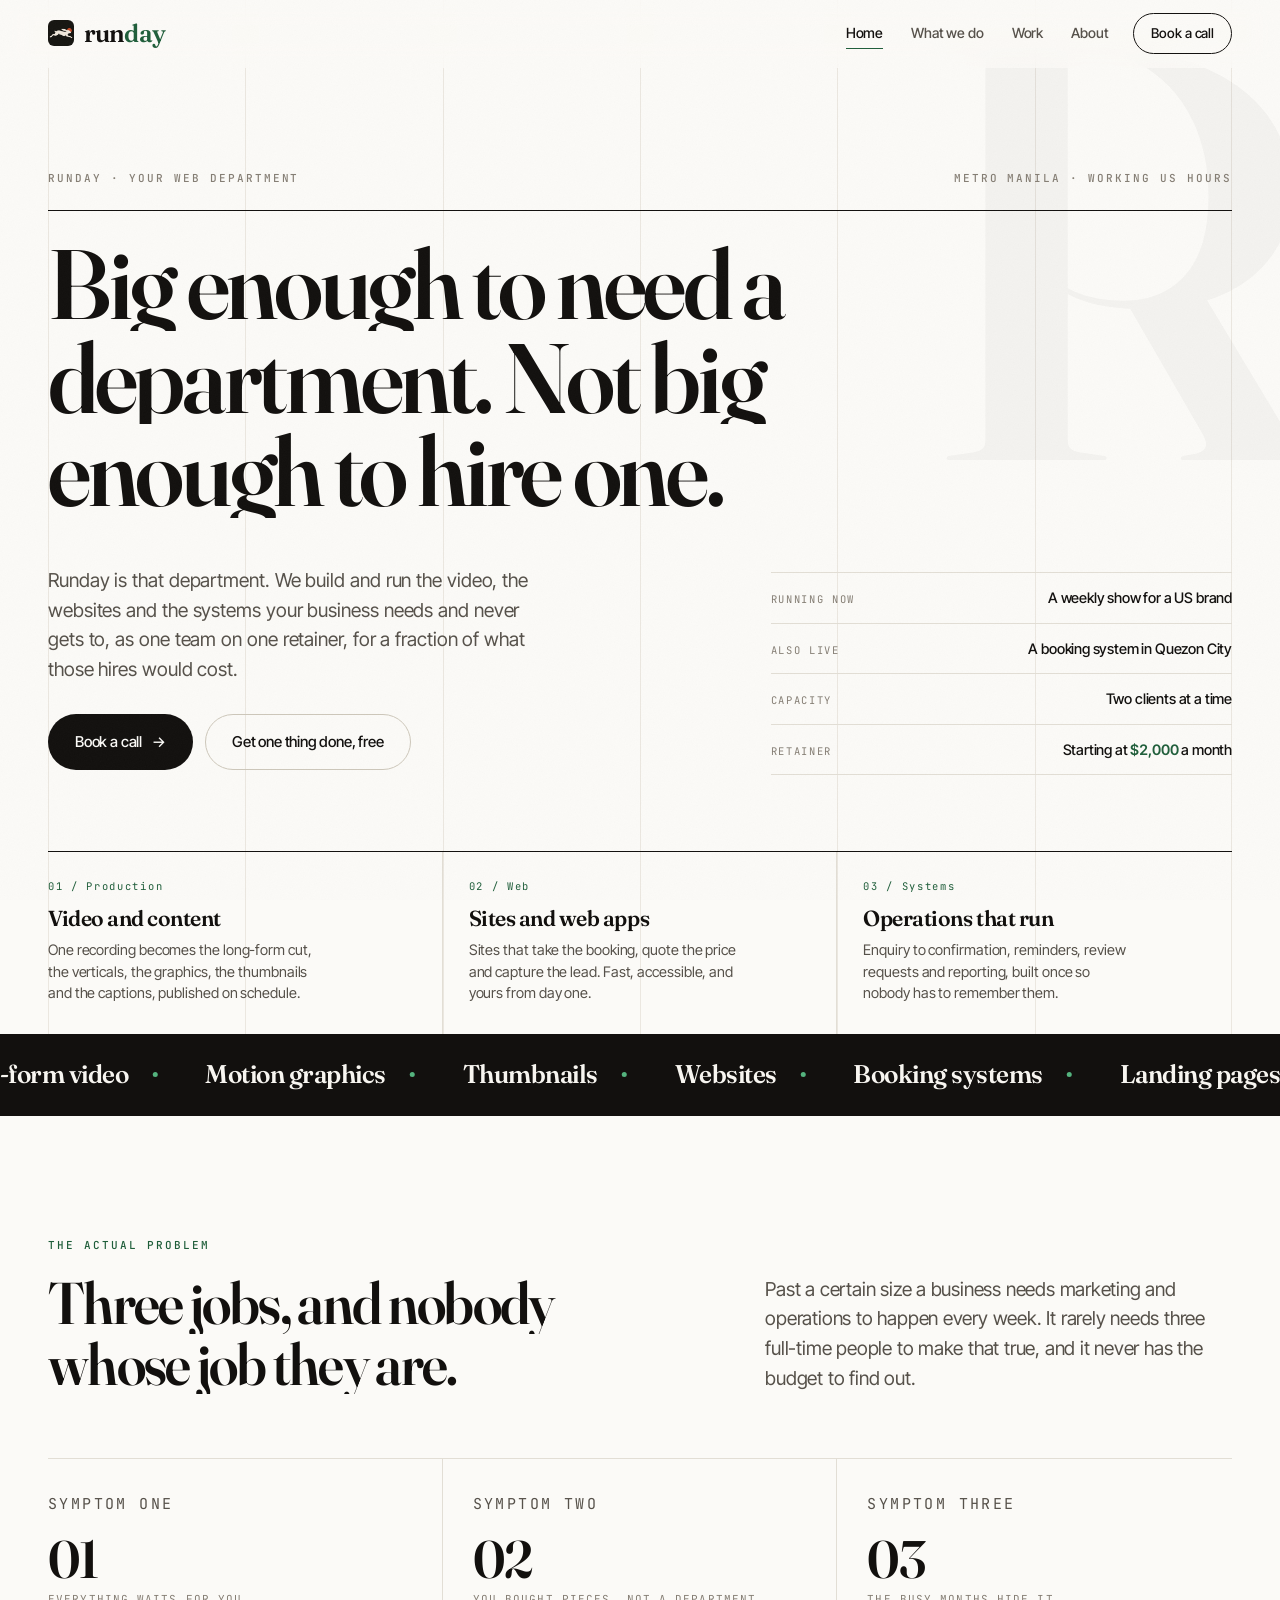
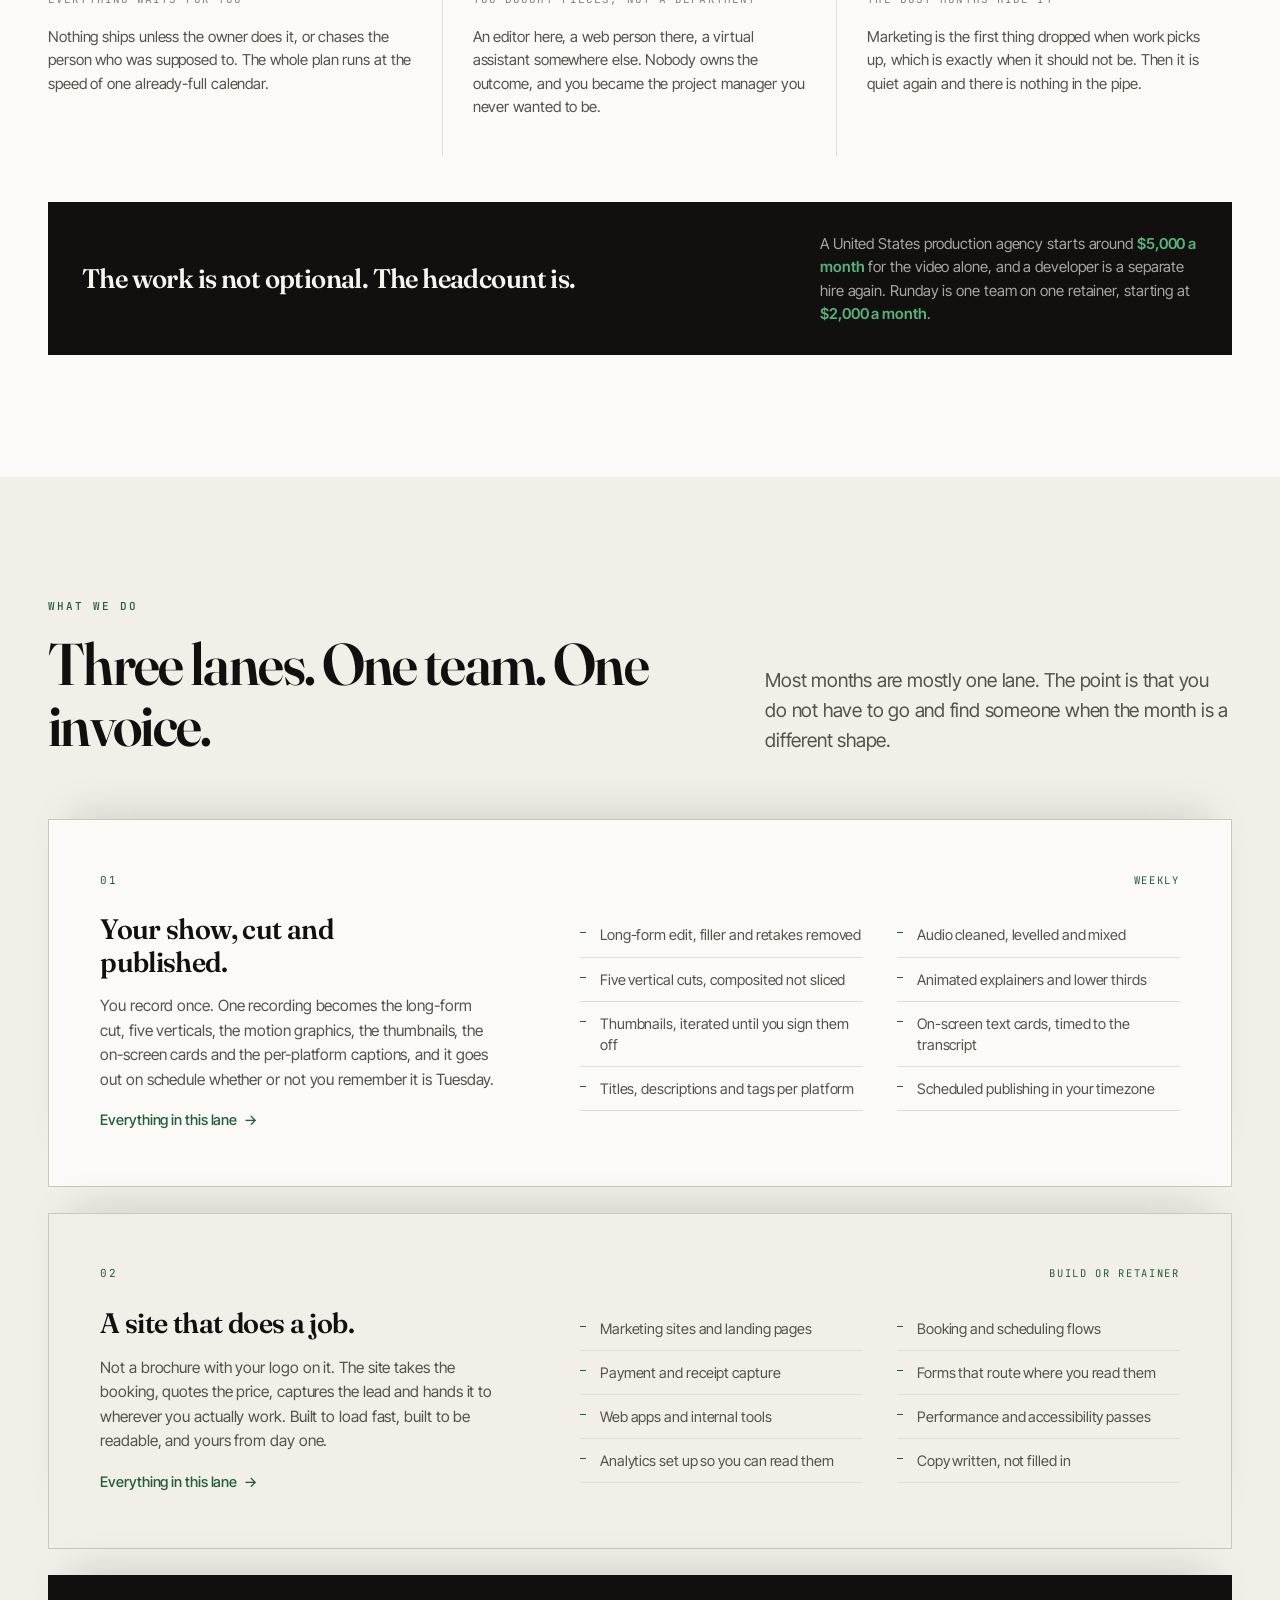
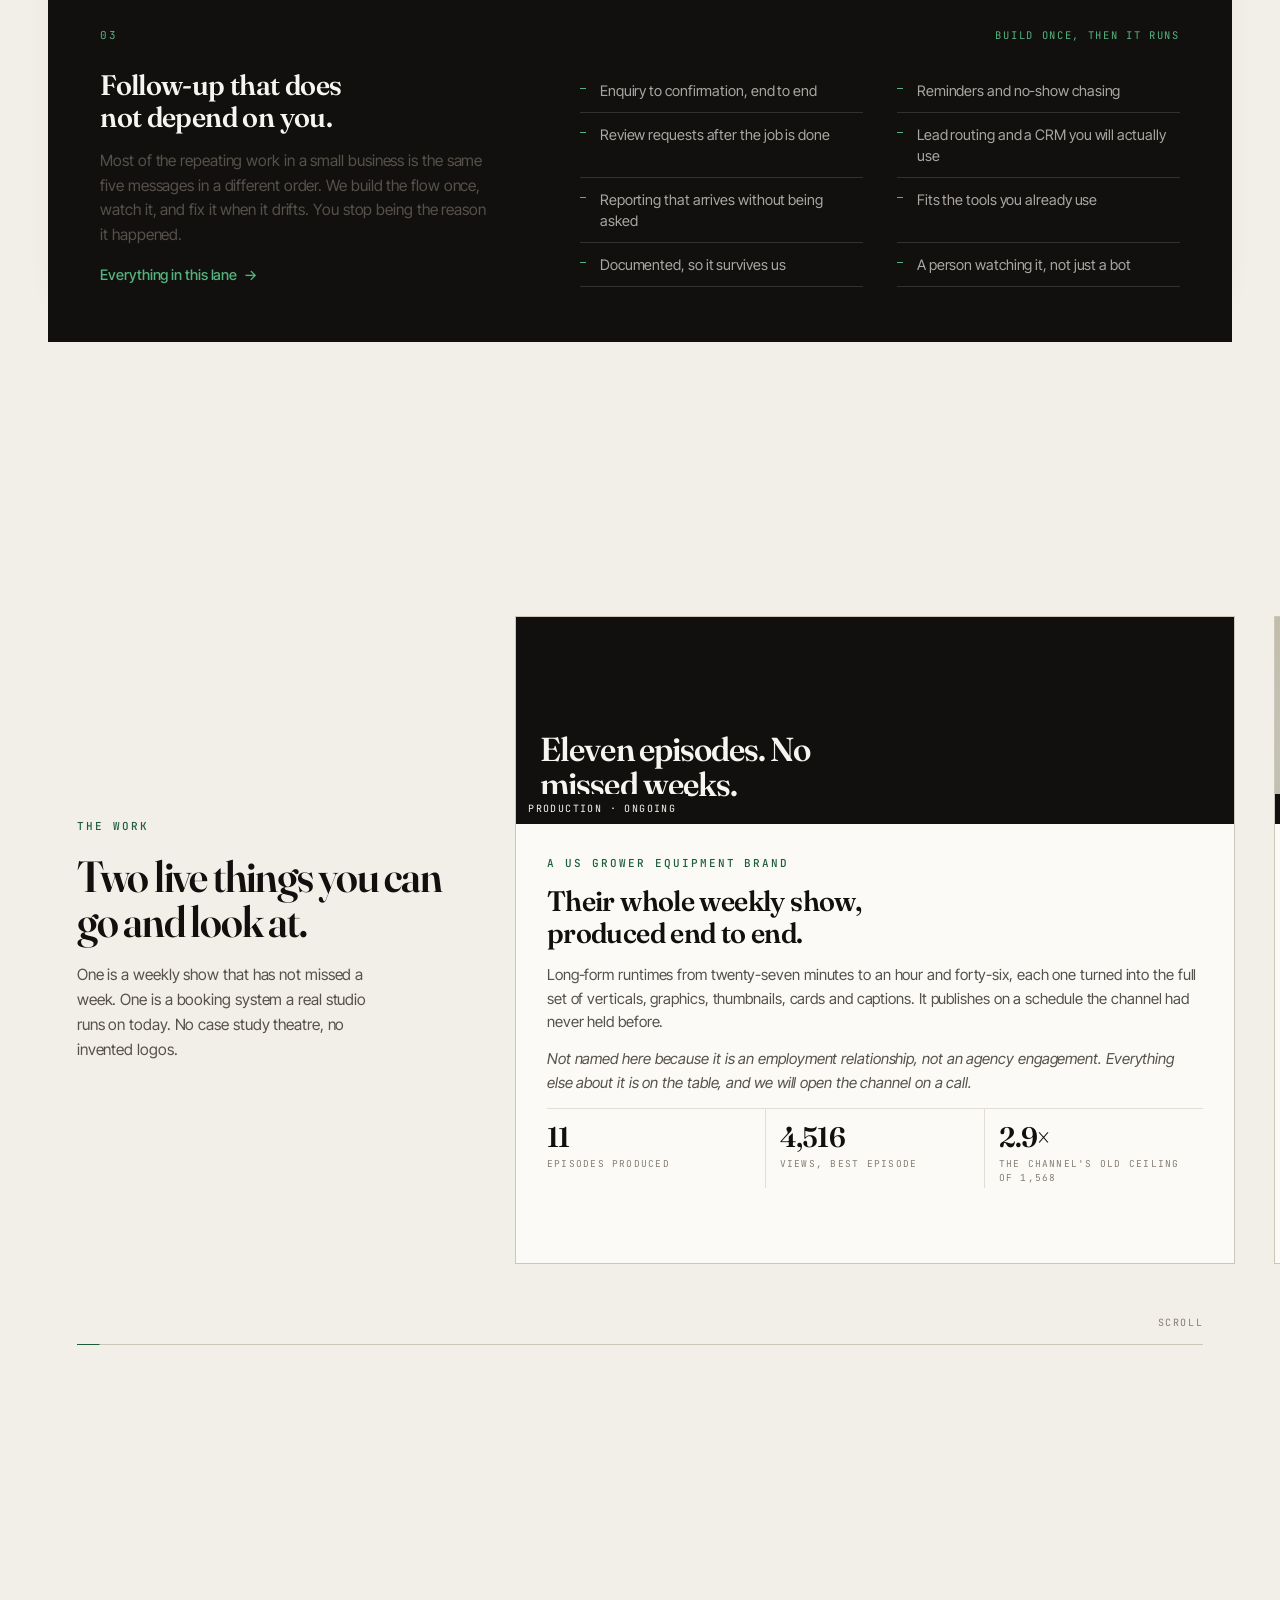
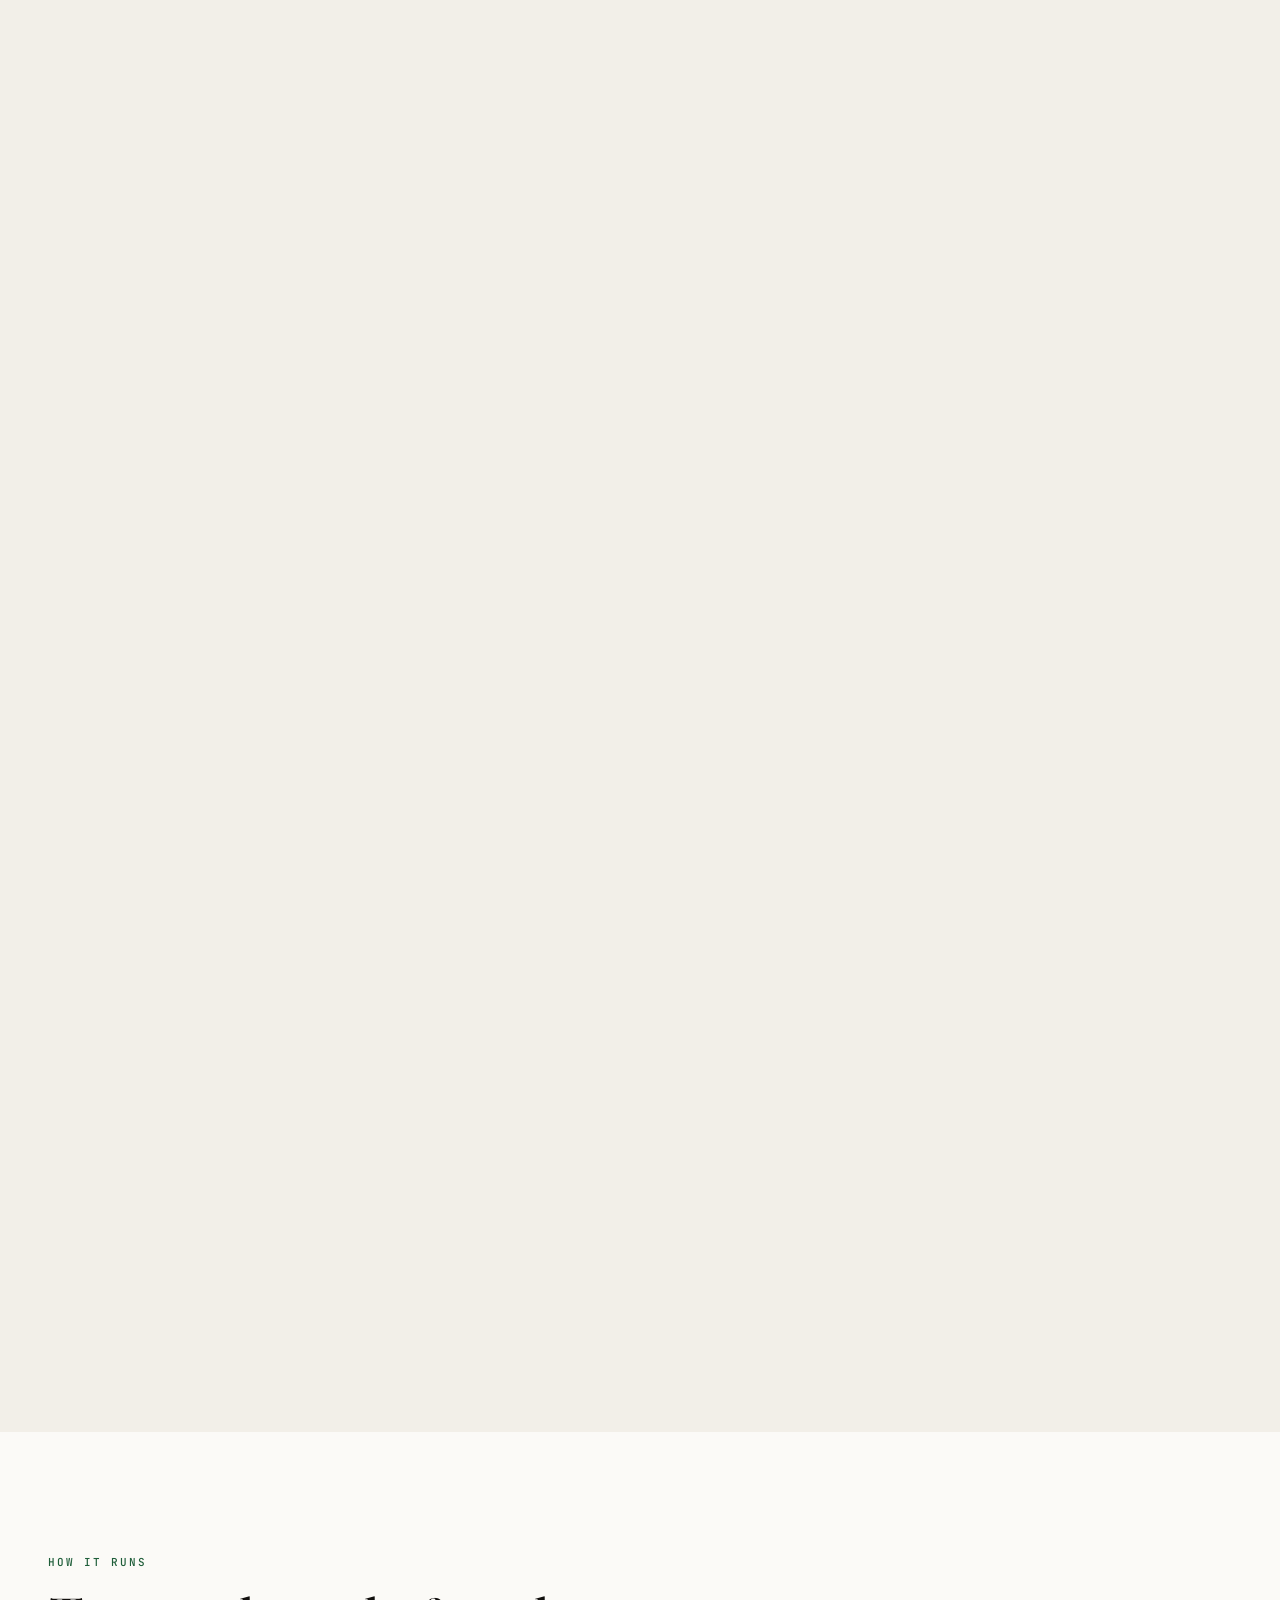
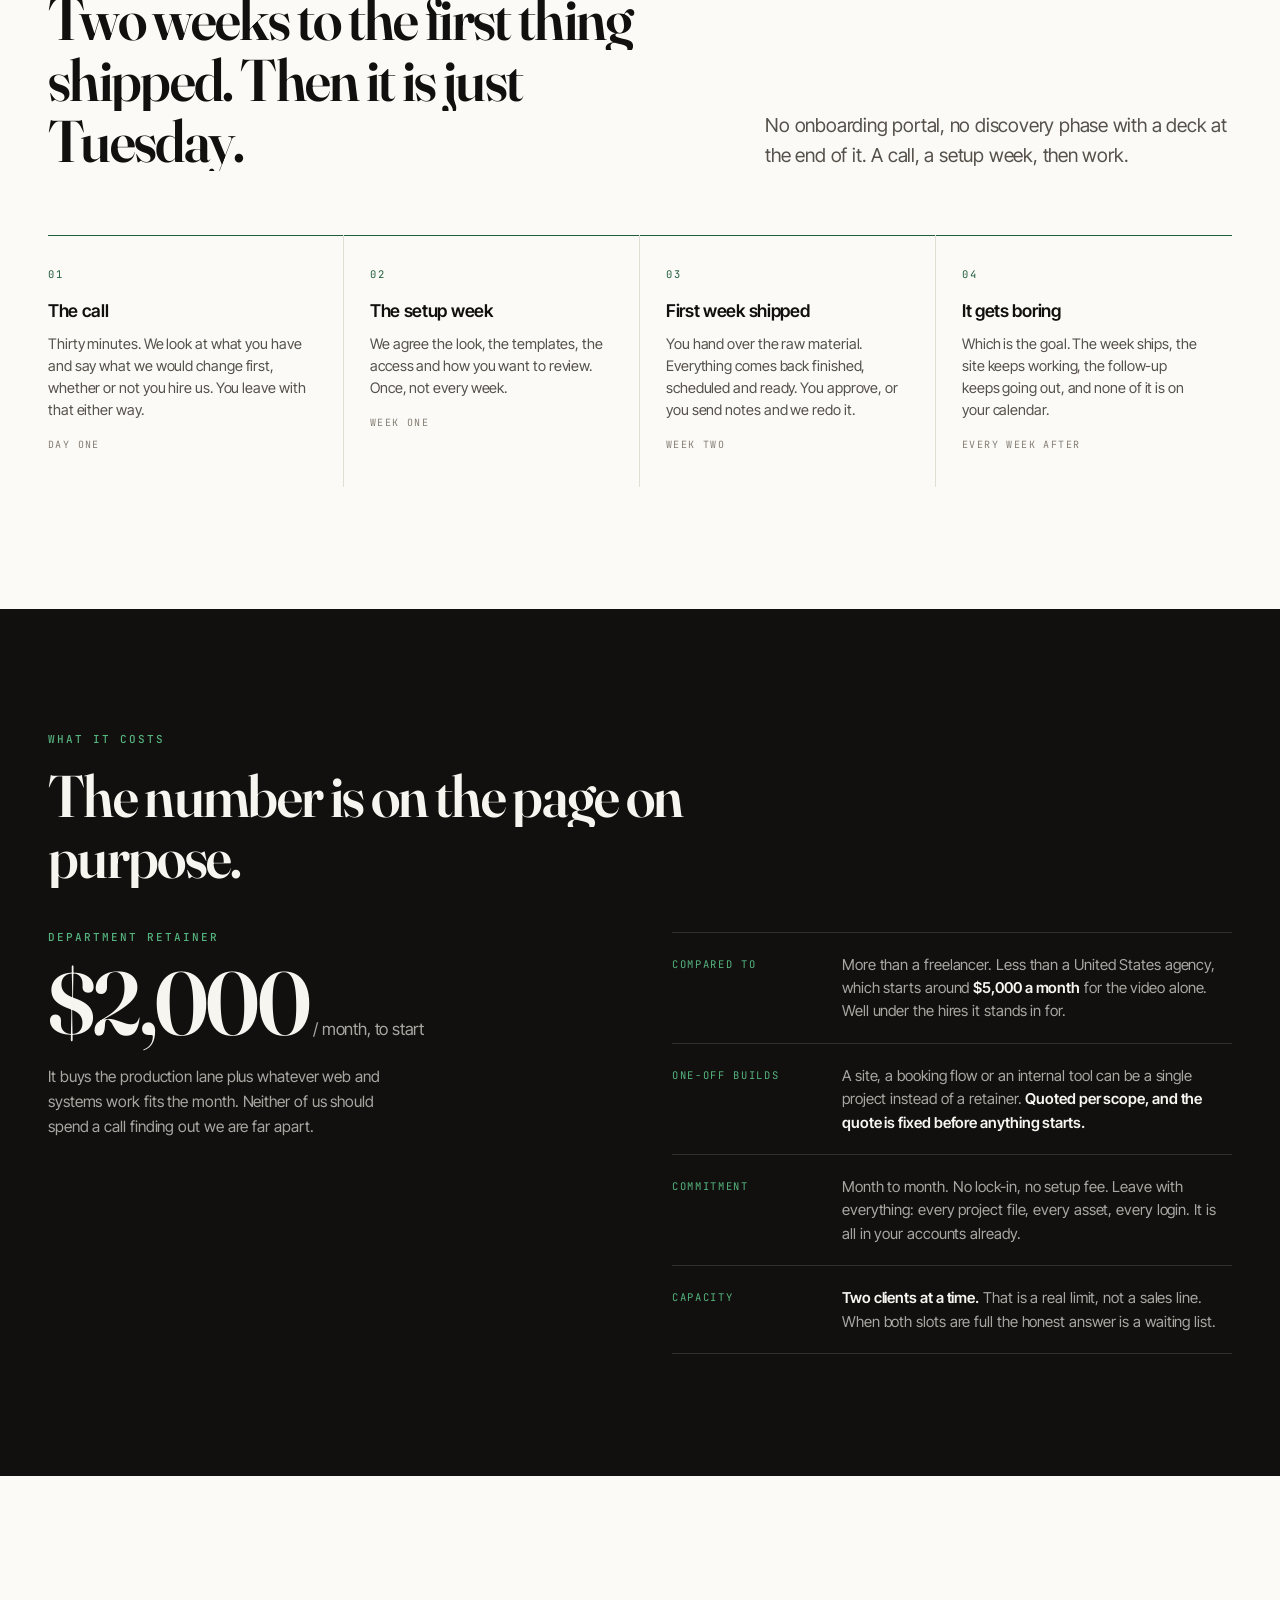
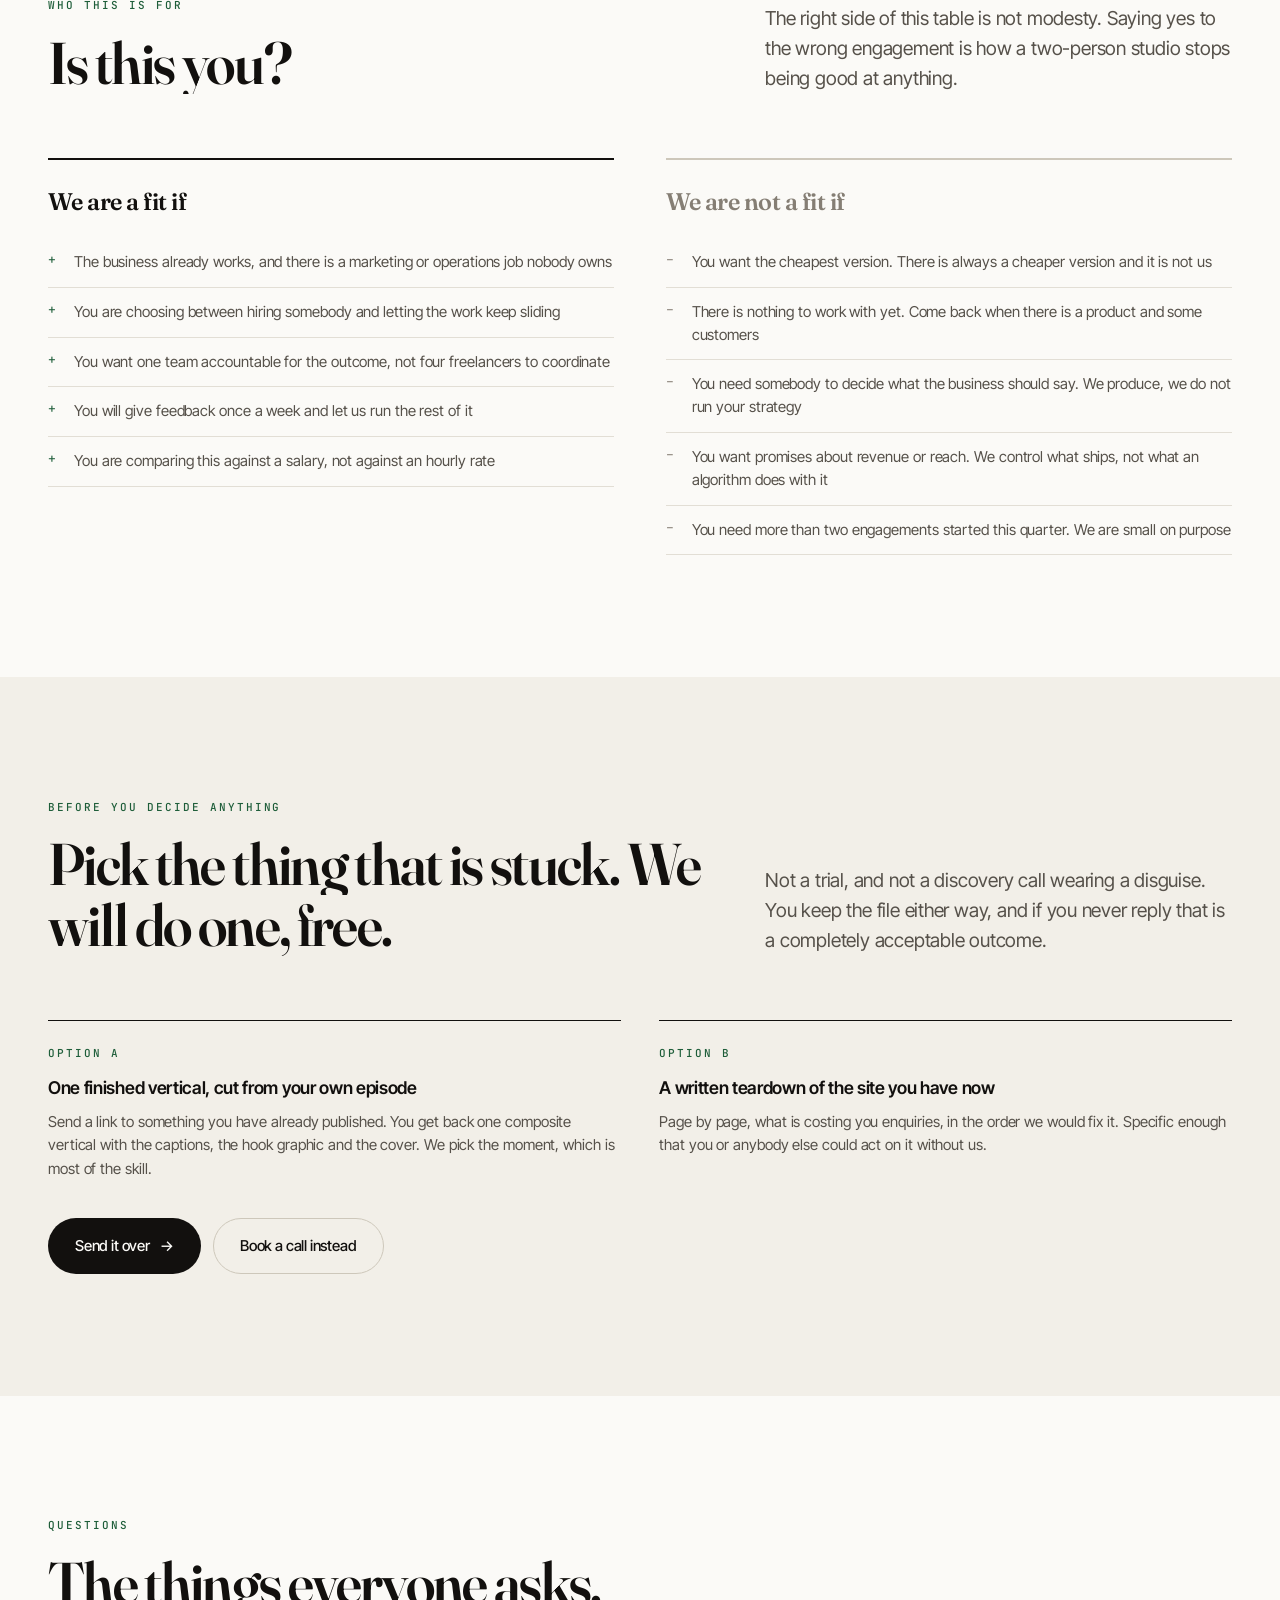
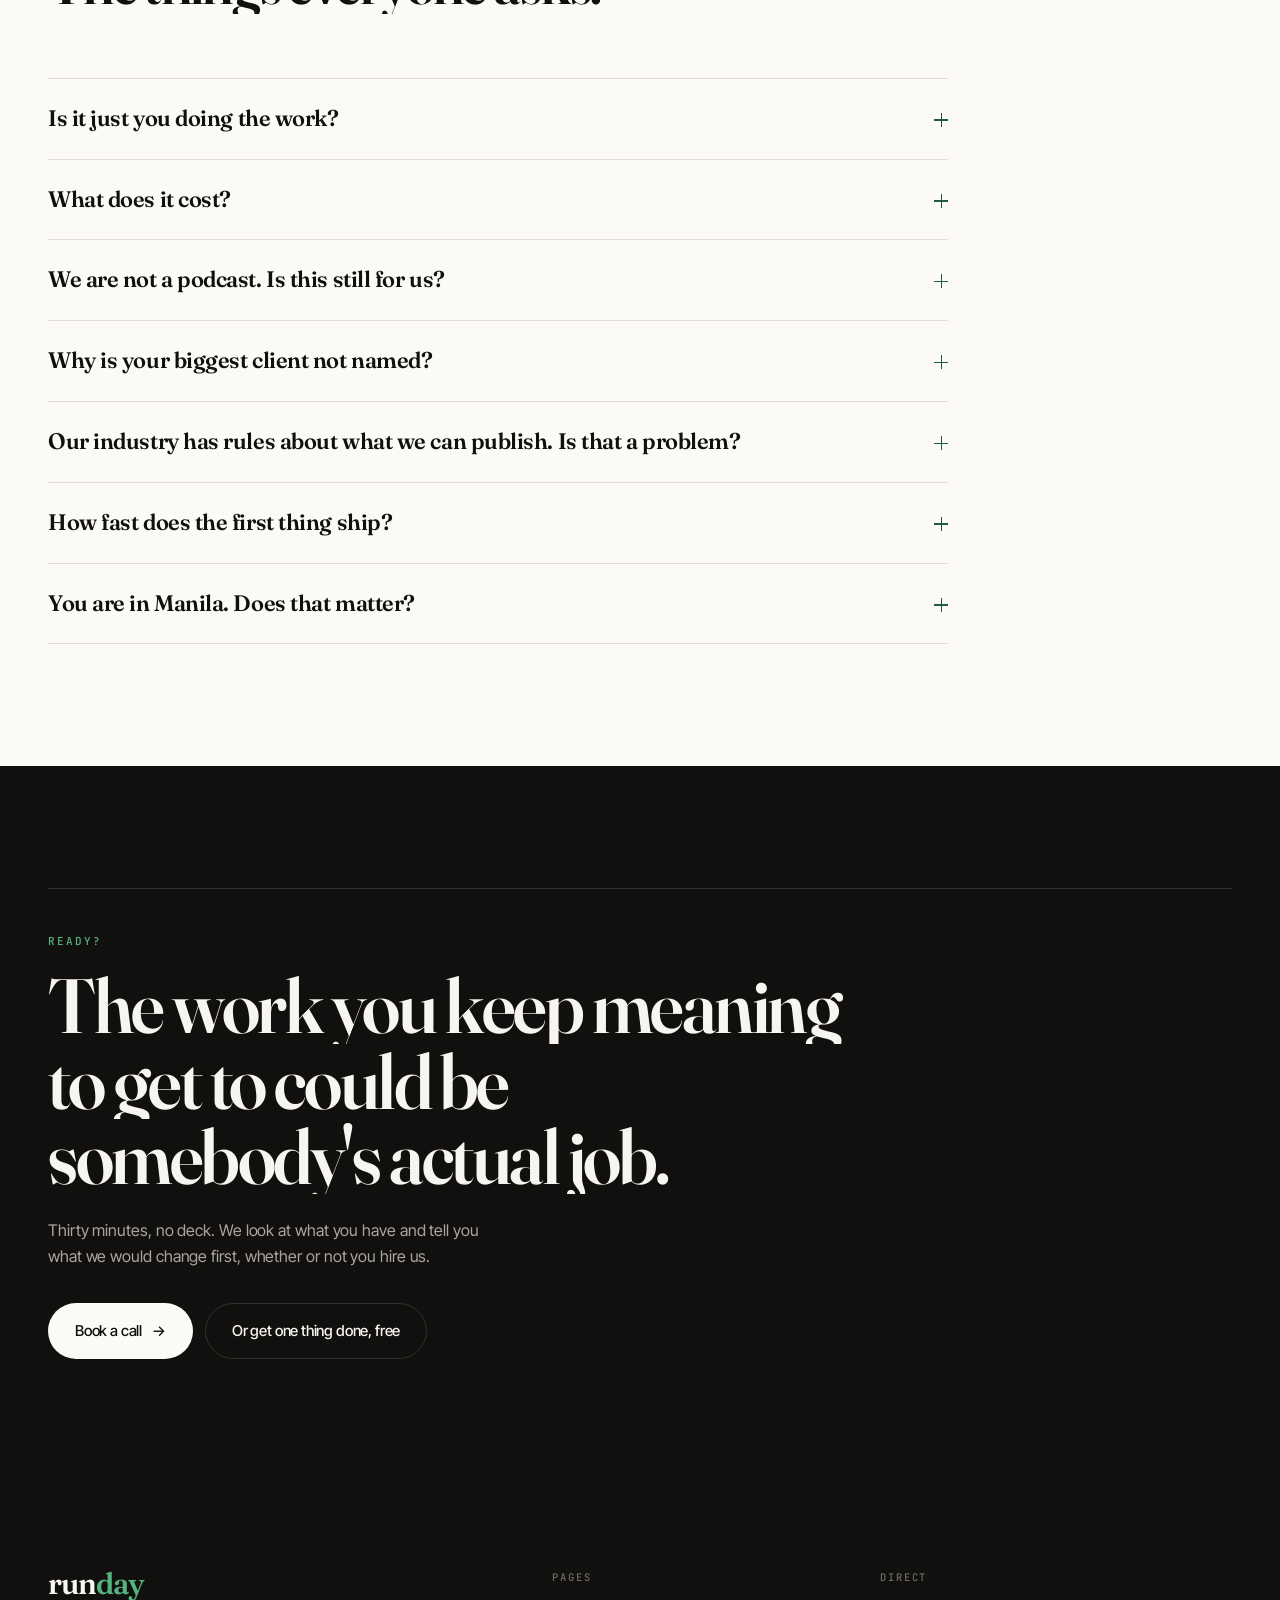
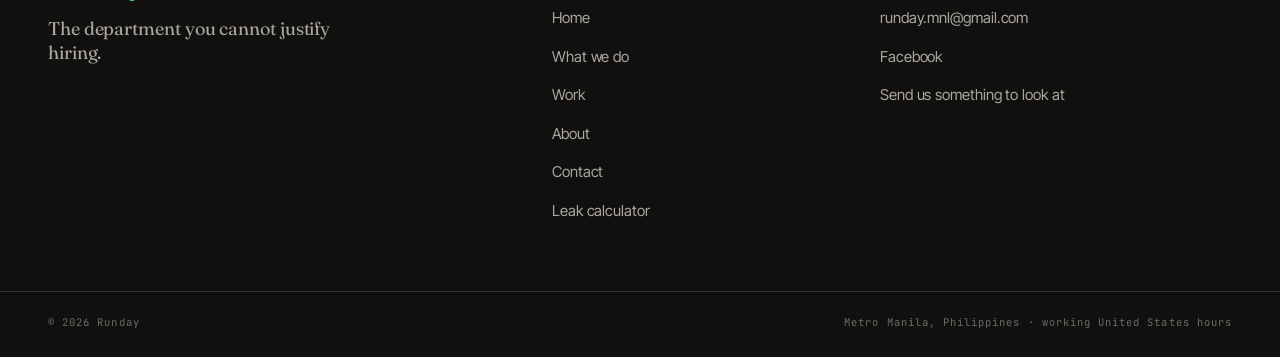
==== commit 1f780596: "Widen to the outsourced department, and rebuild the site as editorial paper Positioning. The site le" ====
--- a/index.html
+++ b/index.html
@@ -3,15 +3,14 @@
 <head>
   <meta charset="UTF-8">
   <meta name="viewport" content="width=device-width, initial-scale=1.0">
-  <title>Runday: The Production Department for Grower Podcasts</title>
-  <meta name="description" content="You record once. We cut the episode, five verticals, the motion graphics, the thumbnails and the per-platform captions, and put them out on schedule. A full production department for controlled-environment agriculture channels. Starting at $2,000 a month.">
+  <title>Runday: The Outsourced Department for Small Businesses</title>
+  <meta name="description" content="Runday is the marketing and operations department a small business cannot justify hiring. We build and run the video, the website and the systems, as one team on one retainer. Starting at $2,000 a month.">
   <meta name="robots" content="index, follow">
   <meta name="author" content="Runday">
-  <meta name="theme-color" content="#C24B2A">
+  <meta name="theme-color" content="#12100E">
   <link rel="canonical" href="https://runday.tech/">
   <meta name="google-site-verification" content="HfFqy0cqZhbcw2gIKJelEW1RrDXmm2TUQtiEuHS50ys">
 
-  <!-- Favicon -->
   <link rel="icon" type="image/svg+xml" href="assets/favicon.svg">
   <link rel="icon" href="assets/favicon.ico" sizes="any">
   <link rel="icon" type="image/png" sizes="48x48" href="assets/favicon-48.png">
@@ -19,26 +18,24 @@
   <link rel="icon" type="image/png" sizes="192x192" href="assets/favicon-192.png">
   <link rel="apple-touch-icon" href="assets/favicon-180.png">
 
-  <!-- Open Graph / Social -->
   <meta property="og:type" content="website">
-  <meta property="og:title" content="Runday: The Production Department for Grower Podcasts">
-  <meta property="og:description" content="You record once. We cut the episode, five verticals, the graphics, the thumbnails and the captions, and put them out on schedule.">
+  <meta property="og:title" content="Runday: The Outsourced Department for Small Businesses">
+  <meta property="og:description" content="Big enough to need a department. Not big enough to hire one. Video, websites and systems, built and run by one team.">
   <meta property="og:image" content="https://runday.tech/assets/og-image.png">
   <meta property="og:image:width" content="1200">
   <meta property="og:image:height" content="630">
-  <meta property="og:image:alt" content="Runday, the production department for grower podcasts.">
+  <meta property="og:image:alt" content="Runday, the outsourced department for small businesses.">
   <meta property="og:url" content="https://runday.tech/">
   <meta name="twitter:card" content="summary_large_image">
-  <meta name="twitter:title" content="Runday: The Production Department for Grower Podcasts">
-  <meta name="twitter:description" content="You record once. We ship the week. Starting at $2,000 a month.">
+  <meta name="twitter:title" content="Runday: The Outsourced Department for Small Businesses">
+  <meta name="twitter:description" content="Big enough to need a department. Not big enough to hire one. Starting at $2,000 a month.">
   <meta name="twitter:image" content="https://runday.tech/assets/og-image.png">
 
   <link rel="preconnect" href="https://fonts.googleapis.com">
   <link rel="preconnect" href="https://fonts.gstatic.com" crossorigin>
-  <link href="https://fonts.googleapis.com/css2?family=Inter:wght@400;500;600;700&family=Space+Grotesk:wght@400;500;600;700&display=swap" rel="stylesheet">
+  <link href="https://fonts.googleapis.com/css2?family=Fraunces:opsz,wght@9..144,400..700&family=Inter+Tight:wght@400;500;600&family=JetBrains+Mono:wght@400;500&display=swap" rel="stylesheet">
   <link rel="stylesheet" href="styles.css">
 
-  <!-- Structured data -->
   <script type="application/ld+json">
   {
     "@context": "https://schema.org",
@@ -47,32 +44,33 @@
         "@type": "ProfessionalService",
         "@id": "https://runday.tech/#organization",
         "name": "Runday",
-        "description": "Runday is an outsourced production department for podcasts and video channels in controlled-environment agriculture and commercial growing. One recording becomes a long-form cut, five verticals, motion graphics, thumbnails, on-screen cards and per-platform captions, published on schedule.",
+        "description": "Runday is an outsourced marketing and operations department for small and medium businesses. Three lanes under one retainer: video and content production, websites and web apps, and the systems that run the follow-up.",
         "url": "https://runday.tech/",
         "logo": "https://runday.tech/assets/favicon-512.png",
         "image": "https://runday.tech/assets/og-image.png",
         "email": "runday.mnl@gmail.com",
         "telephone": "+639275492649",
         "priceRange": "$$",
-        "slogan": "You record once. We ship the week.",
+        "slogan": "The department you cannot justify hiring.",
         "areaServed": { "@type": "Place", "name": "Worldwide, working United States hours" },
         "address": { "@type": "PostalAddress", "addressLocality": "Metro Manila", "addressCountry": "PH" },
         "founder": { "@type": "Person", "name": "James Mikael Yaptangco" },
         "sameAs": ["https://www.facebook.com/profile.php?id=61590141402371"],
         "knowsAbout": [
+          "Video production",
           "Podcast production",
-          "Video editing",
           "Short-form vertical video",
           "Motion graphics",
-          "YouTube thumbnails",
-          "Controlled-environment agriculture",
+          "Web development",
+          "Booking systems",
+          "Marketing automation",
           "Platform compliance for regulated verticals"
         ],
         "makesOffer": [
           {
             "@type": "Offer",
-            "name": "Weekly production retainer",
-            "description": "A long-form episode cut, five vertical Shorts, motion graphics, a thumbnail, on-screen cards, per-platform captions and scheduled publishing, every week.",
+            "name": "Department retainer",
+            "description": "One team covering video and content production, web builds and operations systems, on a month to month retainer.",
             "priceSpecification": {
               "@type": "PriceSpecification",
               "price": "2000",
@@ -82,8 +80,8 @@
           },
           {
             "@type": "Offer",
-            "name": "One free sample Short",
-            "description": "Send a recent episode and receive one finished vertical Short cut from it, at no cost.",
+            "name": "One free sample",
+            "description": "One finished vertical cut from an episode you have already published, or a written teardown of your current site with the three fixes that matter most. No cost.",
             "price": "0",
             "priceCurrency": "USD"
           }
@@ -102,27 +100,27 @@
           {
             "@type": "Question",
             "name": "Is it just you doing the work?",
-            "acceptedAnswer": { "@type": "Answer", "text": "Runday is a small studio and the person who cuts your episode is the person you talk to. That is deliberate. It is also why we take two clients at a time rather than ten. Nothing is quietly handed to a stranger, and there is no account manager between you and the edit." }
+            "acceptedAnswer": { "@type": "Answer", "text": "Runday is a small studio and the person who does your work is the person you talk to. That is deliberate. It is also why we take two clients at a time rather than ten. Nothing is quietly handed to a stranger, and there is no account manager between you and the work." }
           },
           {
             "@type": "Question",
             "name": "What does it cost?",
-            "acceptedAnswer": { "@type": "Answer", "text": "Starting at $2,000 a month for a weekly show, covering the long-form cut, five verticals, motion graphics, a thumbnail, on-screen cards, per-platform captions and scheduling. Shows that record less often cost less. The number is on the page because it saves us both a call." }
+            "acceptedAnswer": { "@type": "Answer", "text": "Starting at $2,000 a month for the department retainer, month to month. One-off builds such as a site, a booking flow or an internal tool are quoted per scope, and the quote is fixed before anything starts. The number is on the page because it saves us both a call." }
           },
           {
             "@type": "Question",
-            "name": "Why is your client not named?",
+            "name": "We are not a podcast. Is this still for us?",
+            "acceptedAnswer": { "@type": "Answer", "text": "Yes. Video is the lane we are busiest in, not the only one. A studio rental came to us with bookings living in Instagram DMs and left with a site that takes the booking, blocks the slot, collects the payment receipt and sends the confirmation on its own. If the bottleneck is the website or the follow-up rather than the content, say so on the call." }
+          },
+          {
+            "@type": "Question",
+            "name": "Why is your biggest client not named?",
             "acceptedAnswer": { "@type": "Answer", "text": "Because it is an employment relationship, not an agency engagement, and it is not ours to advertise. Everything about the work is describable: the cadence, the formats, the counts, the tooling. The channel is public and we will walk you through it on a call. We would rather be straight about that than build a logo wall we have not earned." }
           },
           {
             "@type": "Question",
-            "name": "Do you understand cannabis and platform compliance?",
-            "acceptedAnswer": { "@type": "Answer", "text": "It is the daily job. Image generators refuse cannabis-coded prompts, so assets get reframed. Platform policy differs per network, so some Shorts need a separate cut. A claim inside an episode can hold a launch until it is reviewed. We plan the week around review instead of colliding with it." }
-          },
-          {
-            "@type": "Question",
-            "name": "How fast does the first episode go out?",
-            "acceptedAnswer": { "@type": "Answer", "text": "Two weeks from your first upload to a published episode with its full set of assets. The first week is setup: the look, the thumbnail direction, the caption templates and your review loop. After that it runs weekly." }
+            "name": "How fast does the first thing ship?",
+            "acceptedAnswer": { "@type": "Answer", "text": "Two weeks from the first handover to something published. The first week is setup: the look, the templates, the review loop, and whatever access we need. After that it runs weekly. A one-off build is scoped with a date on it before it starts." }
           },
           {
             "@type": "Question",
@@ -139,409 +137,499 @@
   <a href="#main" class="skip-link">Skip to content</a>
 
   <!-- NAV -->
-  <nav class="nav nav-onhero">
-    <div class="container">
-      <a href="index.html" class="nav-logo"><img src="assets/favicon-192.png" alt="" class="nav-logo-mark" width="34" height="34">run<span>day</span></a>
-      <button class="nav-mobile-toggle" onclick="var l=document.querySelector('.nav-links');l.classList.toggle('open');this.setAttribute('aria-expanded',l.classList.contains('open'))" aria-label="Menu" aria-expanded="false">&#9776;</button>
+  <nav class="nav">
+    <div class="container">
+      <a href="index.html" class="nav-logo"><img src="assets/favicon-192.png" alt="" class="nav-logo-mark" width="26" height="26">run<span>day</span></a>
+      <button class="nav-toggle" aria-label="Menu" aria-expanded="false"><i></i><i></i><i></i></button>
       <ul class="nav-links">
         <li><a href="index.html" class="active">Home</a></li>
-        <li><a href="services.html">What ships</a></li>
+        <li><a href="services.html">What we do</a></li>
         <li><a href="work.html">Work</a></li>
         <li><a href="about.html">About</a></li>
-        <li><a href="contact.html">Contact</a></li>
+        <li><a href="contact.html" class="nav-cta">Book a call</a></li>
       </ul>
     </div>
+    <span class="nav-progress" aria-hidden="true"></span>
   </nav>
 
   <main id="main">
 
   <!-- HERO -->
   <section class="hero">
-    <div class="hero-aurora" aria-hidden="true" data-depth="0.018">
-      <span class="au-blob au-b1"></span>
-      <span class="au-blob au-b2"></span>
-      <span class="au-blob au-b3"></span>
-    </div>
-    <div class="hero-grid" data-depth="0.01"></div>
-    <div class="hero-grain" aria-hidden="true"></div>
-
-    <div class="container hero-content">
-      <div class="hero-layout">
-        <div class="hero-copy">
-          <div class="hero-sub">The production department, outsourced</div>
-          <h1 class="hero-h1">
-            <span class="hl-line"><span class="hl-w" style="--d:.05s">You</span> <span class="hl-w" style="--d:.13s">record</span> <span class="hl-w" style="--d:.21s">once.</span></span>
-            <span class="hl-line"><span class="hl-w" style="--d:.32s">We</span> <span class="hl-w" style="--d:.40s">ship</span> <span class="hl-w" style="--d:.48s">the</span> <span class="hl-w" style="--d:.56s">week.</span></span>
-          </h1>
-          <p>A full production department for growers who publish. One recording becomes the long-form cut, five verticals, the motion graphics, the thumbnail and the captions, out on schedule, every week.</p>
-          <div class="hero-ctas">
-            <a href="contact.html" class="btn btn-primary">Book a call</a>
-            <a href="#sample" class="btn btn-ghost">Get one Short, free</a>
-          </div>
-          <p class="hero-trust">Producing a weekly show for a US grower brand right now &middot; <a href="work.html">See what ships &rarr;</a></p>
-        </div>
-
-        <!-- Weekly output docket. Replaces the old fabricated chat demo. -->
-        <div class="hero-visual" data-depth="0.05">
-          <div class="hv-mesh" aria-hidden="true"></div>
-          <div class="rd-docket">
-            <div class="rd-docket-head">
-              <span class="rd-docket-title">One week, delivered</span>
-              <span class="hv-chip"><span class="hv-dot"></span>On schedule</span>
-            </div>
-            <ul class="rd-docket-list">
-              <li><span class="rd-dk-n">1</span><span class="rd-dk-l">Long-form episode, cut and mixed</span><span class="rd-dk-m">52:41</span></li>
-              <li><span class="rd-dk-n">5</span><span class="rd-dk-l">Vertical Shorts, composite cuts</span><span class="rd-dk-m">1080&times;1920</span></li>
-              <li><span class="rd-dk-n">9</span><span class="rd-dk-l">Motion graphics and explainers</span><span class="rd-dk-m">alpha</span></li>
-              <li><span class="rd-dk-n">6</span><span class="rd-dk-l">Thumbnails and Short covers</span><span class="rd-dk-m">signed off</span></li>
-              <li><span class="rd-dk-n">14</span><span class="rd-dk-l">On-screen text cards</span><span class="rd-dk-m">timed</span></li>
-              <li><span class="rd-dk-n">4</span><span class="rd-dk-l">Caption sets, one per platform</span><span class="rd-dk-m">scheduled</span></li>
+    <div class="hero-cols" aria-hidden="true">
+      <span style="--i:0"></span><span style="--i:1"></span><span style="--i:2"></span>
+      <span style="--i:3"></span><span style="--i:4"></span><span style="--i:5"></span>
+    </div>
+    <div class="hero-ghost" aria-hidden="true">R</div>
+    <div class="hero-lift" aria-hidden="true"></div>
+
+    <div class="container hero-inner">
+      <div class="hero-top">
+        <span class="kicker">Runday &middot; your <span data-rotate='["video","web","operations","production"]'>video</span> department</span>
+        <span class="kicker">Metro Manila &middot; working US hours</span>
+      </div>
+      <div class="draw" style="height:1px;background:var(--ink);"></div>
+
+      <h1 class="hero-h1" data-split data-split-now>Big enough to need a department. Not big enough to hire one.</h1>
+
+      <div class="hero-body">
+        <div>
+          <p class="hero-lede rise" style="--d:.5s">Runday is that department. We build and run the video, the websites and the systems your business needs and never gets to, as one team on one retainer, for a fraction of what those hires would cost.</p>
+          <div class="btn-row hero-ctas rise" style="--d:.6s">
+            <a href="contact.html" class="btn btn-primary" data-magnet>Book a call<span class="btn-arrow" aria-hidden="true">&rarr;</span></a>
+            <a href="#sample" class="btn btn-ghost">Get one thing done, free</a>
+          </div>
+        </div>
+
+        <div class="hero-aside rise" style="--d:.7s">
+          <div class="hr-row"><span class="hr-k">Running now</span><span class="hr-v">A weekly show for a US brand</span></div>
+          <div class="hr-row"><span class="hr-k">Also live</span><span class="hr-v">A booking system in Quezon City</span></div>
+          <div class="hr-row"><span class="hr-k">Capacity</span><span class="hr-v">Two clients at a time</span></div>
+          <div class="hr-row"><span class="hr-k">Retainer</span><span class="hr-v">Starting at <b>$2,000</b> a month</span></div>
+        </div>
+      </div>
+
+      <div class="hero-rail">
+        <div class="hero-rail-cell rise">
+          <span class="hrc-n">01 / Production</span>
+          <h2 class="hrc-t">Video and content</h2>
+          <p class="hrc-d">One recording becomes the long-form cut, the verticals, the graphics, the thumbnails and the captions, published on schedule.</p>
+        </div>
+        <div class="hero-rail-cell rise">
+          <span class="hrc-n">02 / Web</span>
+          <h2 class="hrc-t">Sites and web apps</h2>
+          <p class="hrc-d">Sites that take the booking, quote the price and capture the lead. Fast, accessible, and yours from day one.</p>
+        </div>
+        <div class="hero-rail-cell rise">
+          <span class="hrc-n">03 / Systems</span>
+          <h2 class="hrc-t">Operations that run</h2>
+          <p class="hrc-d">Enquiry to confirmation, reminders, review requests and reporting, built once so nobody has to remember them.</p>
+        </div>
+      </div>
+    </div>
+  </section>
+
+  <!-- MARQUEE -->
+  <div class="marquee" aria-hidden="true">
+    <div class="mq-track">
+      <div class="mq-group">
+        <span class="mq-item">Podcast production</span>
+        <span class="mq-item">Short-form video</span>
+        <span class="mq-item">Motion graphics</span>
+        <span class="mq-item">Thumbnails</span>
+        <span class="mq-item">Websites</span>
+        <span class="mq-item">Booking systems</span>
+        <span class="mq-item">Landing pages</span>
+        <span class="mq-item">Internal tools</span>
+        <span class="mq-item">Automated follow-up</span>
+        <span class="mq-item">Publishing</span>
+      </div>
+    </div>
+  </div>
+
+  <!-- THE PROBLEM -->
+  <section class="section">
+    <div class="container">
+      <div class="sec-head">
+        <div>
+          <span class="kicker">The actual problem</span>
+          <h2 class="sec-h" data-split>Three jobs, and nobody whose job they are.</h2>
+        </div>
+        <p class="lead rise">Past a certain size a business needs marketing and operations to happen every week. It rarely needs three full-time people to make that true, and it never has the budget to find out.</p>
+      </div>
+
+      <div class="cost-grid">
+        <div class="cost-cell rise">
+          <p class="cost-role">Symptom one</p>
+          <div class="cost-num">01</div>
+          <span class="cost-unit">Everything waits for you</span>
+          <p>Nothing ships unless the owner does it, or chases the person who was supposed to. The whole plan runs at the speed of one already-full calendar.</p>
+        </div>
+        <div class="cost-cell rise">
+          <p class="cost-role">Symptom two</p>
+          <div class="cost-num">02</div>
+          <span class="cost-unit">You bought pieces, not a department</span>
+          <p>An editor here, a web person there, a virtual assistant somewhere else. Nobody owns the outcome, and you became the project manager you never wanted to be.</p>
+        </div>
+        <div class="cost-cell rise">
+          <p class="cost-role">Symptom three</p>
+          <div class="cost-num">03</div>
+          <span class="cost-unit">The busy months hide it</span>
+          <p>Marketing is the first thing dropped when work picks up, which is exactly when it should not be. Then it is quiet again and there is nothing in the pipe.</p>
+        </div>
+      </div>
+
+      <div class="cost-sum rise">
+        <p class="cost-sum-l">The work is not optional. The headcount is.</p>
+        <p class="cost-sum-r">A United States production agency starts around <b>$5,000 a month</b> for the video alone, and a developer is a separate hire again. Runday is one team on one retainer, starting at <b>$2,000 a month</b>.</p>
+      </div>
+    </div>
+  </section>
+
+  <!-- DEPARTMENTS -->
+  <section class="section band-paper2" id="departments">
+    <div class="container">
+      <div class="sec-head">
+        <div>
+          <span class="kicker">What we do</span>
+          <h2 class="sec-h" data-split>Three lanes. One team. One invoice.</h2>
+        </div>
+        <p class="lead rise">Most months are mostly one lane. The point is that you do not have to go and find someone when the month is a different shape.</p>
+      </div>
+
+      <div class="depts">
+        <article class="dept dept-1">
+          <div class="dept-head">
+            <span class="dept-n">01</span>
+            <span class="dept-tag">Weekly</span>
+          </div>
+          <div class="dept-body">
+            <div>
+              <h3 class="serif-h">Your show, cut and published.</h3>
+              <p>You record once. One recording becomes the long-form cut, five verticals, the motion graphics, the thumbnails, the on-screen cards and the per-platform captions, and it goes out on schedule whether or not you remember it is Tuesday.</p>
+              <p style="margin-top:16px"><a href="services.html#production" class="tlink">Everything in this lane <span aria-hidden="true">&rarr;</span></a></p>
+            </div>
+            <ul class="dept-list">
+              <li>Long-form edit, filler and retakes removed</li>
+              <li>Audio cleaned, levelled and mixed</li>
+              <li>Five vertical cuts, composited not sliced</li>
+              <li>Animated explainers and lower thirds</li>
+              <li>Thumbnails, iterated until you sign them off</li>
+              <li>On-screen text cards, timed to the transcript</li>
+              <li>Titles, descriptions and tags per platform</li>
+              <li>Scheduled publishing in your timezone</li>
             </ul>
-            <div class="rd-docket-foot">
-              <span>Your only job was the recording.</span>
-            </div>
-          </div>
-        </div>
-      </div>
-    </div>
-  </section>
-
-  <!-- THE PROBLEM -->
-  <section class="section section-alt">
-    <div class="container section-centered">
-      <div class="section-sub">the actual problem</div>
-      <h2>You made an hour of content. One thing went out.</h2>
-      <p class="section-intro">Recording is the part you are good at and the part you enjoy. Everything after it is a second job, and it is the job that decides whether anybody sees the first one.</p>
-    </div>
-    <div class="container">
-      <div class="values-grid">
-        <div class="value-card fade-up">
-          <div class="value-icon" aria-hidden="true">
-            <svg width="24" height="24" viewBox="0 0 24 24" fill="none" stroke="currentColor" stroke-width="1.8" stroke-linecap="round" stroke-linejoin="round"><circle cx="12" cy="12" r="9"/><path d="M12 8v5"/><path d="M12 16h.01"/></svg>
-          </div>
-          <h3>The episode is the only asset</h3>
-          <p>A 55 minute video is one impression on one platform. The ten pieces that could have come out of it never get made, because making them is a week of work you do not have.</p>
-        </div>
-        <div class="value-card fade-up">
-          <div class="value-icon" aria-hidden="true">
-            <svg width="24" height="24" viewBox="0 0 24 24" fill="none" stroke="currentColor" stroke-width="1.8" stroke-linecap="round" stroke-linejoin="round"><path d="M3 3v18h18"/><path d="m7 14 4-4 3 3 5-6"/></svg>
-          </div>
-          <h3>Cadence breaks before quality does</h3>
-          <p>Shows do not usually die of bad episodes. They die of a skipped week, then two, because post-production stacked up while you were running the business.</p>
-        </div>
-        <div class="value-card fade-up">
-          <div class="value-icon" aria-hidden="true">
-            <svg width="24" height="24" viewBox="0 0 24 24" fill="none" stroke="currentColor" stroke-width="1.8" stroke-linecap="round" stroke-linejoin="round"><path d="M12 2 3 6v6c0 5 3.8 9.3 9 10 5.2-.7 9-5 9-10V6Z"/><path d="m9 12 2 2 4-4"/></svg>
-          </div>
-          <h3>One wrong frame costs the channel</h3>
-          <p>In this industry a thumbnail, a word in a tag or a plant in shot can throttle a video or a whole channel. A general editor does not know that. It is not in their brief.</p>
-        </div>
-      </div>
-    </div>
-  </section>
-
-  <!-- THE MANIFEST -->
-  <section class="section" id="ships">
-    <div class="container section-centered">
-      <div class="section-sub">every single week</div>
-      <h2>What actually lands in your folder.</h2>
-      <p class="section-intro">Not a scope of work written to sound big. This is the delivery list, counted.</p>
-    </div>
-    <div class="container">
-      <div class="manifest">
-        <div class="mf-group fade-up">
-          <div class="mf-group-head"><span class="mf-num">01</span><h3>The episode</h3></div>
-          <ul class="mf-list">
-            <li>Full long-form cut, filler and retakes removed</li>
-            <li>Audio cleaned, levelled and mixed</li>
-            <li>Multi-track sync when you record remote guests</li>
-            <li>Chapters, and the description written to match them</li>
-          </ul>
-        </div>
-        <div class="mf-group fade-up">
-          <div class="mf-group-head"><span class="mf-num">02</span><h3>Five verticals</h3></div>
-          <ul class="mf-list">
-            <li>Composite cuts, not one continuous slice</li>
-            <li>Your question plus the strongest answer beats, stitched</li>
-            <li>Burned-in captions and a hook graphic on the cold open</li>
-            <li>A cover image for each, in the channel's own style</li>
-          </ul>
-        </div>
-        <div class="mf-group fade-up">
-          <div class="mf-group-head"><span class="mf-num">03</span><h3>Graphics</h3></div>
-          <ul class="mf-list">
-            <li>Animated explainers built for the thing being explained</li>
-            <li>Lower thirds, product callouts, end cards</li>
-            <li>On-screen text cards, timed to the transcript</li>
-            <li>Thumbnails, iterated until you sign them off</li>
-          </ul>
-        </div>
-        <div class="mf-group fade-up">
-          <div class="mf-group-head"><span class="mf-num">04</span><h3>Out the door</h3></div>
-          <ul class="mf-list">
-            <li>Titles, descriptions, tags and hashtags per platform</li>
-            <li>Separate caption sets for YouTube, Instagram, TikTok and X</li>
-            <li>Scheduled, in your timezone, at the slot that performs</li>
-            <li>A compliance pass before anything publishes</li>
-          </ul>
-        </div>
-      </div>
-      <p class="mf-note">At this price the market normally gives you an edited episode and one or two clips, with video treated as an upcharge. We know. That is the point.</p>
-      <div class="mf-cta">
-        <a href="contact.html" class="btn btn-primary">Book a call</a>
-      </div>
-    </div>
-  </section>
-
-  <!-- COMPLIANCE -->
-  <section class="section section-alt">
-    <div class="container section-centered">
-      <div class="section-sub">the part nobody else sells</div>
-      <h2>Built for a channel that can get throttled.</h2>
-      <p class="section-intro">Most editors have never worked a regulated vertical. We have not worked anything else. These are not hypotheticals, they are last month.</p>
-    </div>
-    <div class="container">
-      <div class="services-grid">
-        <div class="service-card fade-up">
-          <div class="card-label">asset generation</div>
-          <h3>The tools refuse the prompt</h3>
-          <p>Image generators block cannabis-coded prompts outright. Every graphic gets reframed as generic horticulture so it renders at all, without the asset looking like it was censored.</p>
-        </div>
-        <div class="service-card fade-up">
-          <div class="card-label">per-platform policy</div>
-          <h3>One cut is not always enough</h3>
-          <p>What passes on one network gets suppressed on another, and the rules move. When a Short needs a different visual for a different platform, it gets one, rather than the whole thing being quietly held back.</p>
-        </div>
-        <div class="service-card fade-up">
-          <div class="card-label">claims</div>
-          <h3>A sentence can hold a launch</h3>
-          <p>Guests say things that need checking before they are published, and finding that out on launch day is expensive. The transcript gets read for it, and the flag comes to you early enough to act on.</p>
-        </div>
-        <div class="service-card fade-up">
-          <div class="card-label">scheduling</div>
-          <h3>A week that plans for review</h3>
-          <p>If your legal or brand review is part of the process, the schedule is built around it instead of colliding with it. You keep the final call on everything that publishes.</p>
-        </div>
-      </div>
-    </div>
-  </section>
-
-  <!-- THE WORK -->
+          </div>
+        </article>
+
+        <article class="dept dept-2">
+          <div class="dept-head">
+            <span class="dept-n">02</span>
+            <span class="dept-tag">Build or retainer</span>
+          </div>
+          <div class="dept-body">
+            <div>
+              <h3 class="serif-h">A site that does a job.</h3>
+              <p>Not a brochure with your logo on it. The site takes the booking, quotes the price, captures the lead and hands it to wherever you actually work. Built to load fast, built to be readable, and yours from day one.</p>
+              <p style="margin-top:16px"><a href="services.html#web" class="tlink">Everything in this lane <span aria-hidden="true">&rarr;</span></a></p>
+            </div>
+            <ul class="dept-list">
+              <li>Marketing sites and landing pages</li>
+              <li>Booking and scheduling flows</li>
+              <li>Payment and receipt capture</li>
+              <li>Forms that route where you read them</li>
+              <li>Web apps and internal tools</li>
+              <li>Performance and accessibility passes</li>
+              <li>Analytics set up so you can read them</li>
+              <li>Copy written, not filled in</li>
+            </ul>
+          </div>
+        </article>
+
+        <article class="dept dept-3">
+          <div class="dept-head">
+            <span class="dept-n">03</span>
+            <span class="dept-tag">Build once, then it runs</span>
+          </div>
+          <div class="dept-body">
+            <div>
+              <h3 class="serif-h">Follow-up that does not depend on you.</h3>
+              <p>Most of the repeating work in a small business is the same five messages in a different order. We build the flow once, watch it, and fix it when it drifts. You stop being the reason it happened.</p>
+              <p style="margin-top:16px"><a href="services.html#systems" class="tlink">Everything in this lane <span aria-hidden="true">&rarr;</span></a></p>
+            </div>
+            <ul class="dept-list">
+              <li>Enquiry to confirmation, end to end</li>
+              <li>Reminders and no-show chasing</li>
+              <li>Review requests after the job is done</li>
+              <li>Lead routing and a CRM you will actually use</li>
+              <li>Reporting that arrives without being asked</li>
+              <li>Fits the tools you already use</li>
+              <li>Documented, so it survives us</li>
+              <li>A person watching it, not just a bot</li>
+            </ul>
+          </div>
+        </article>
+      </div>
+    </div>
+  </section>
+
+  <!-- HORIZONTAL CASE STUDY -->
+  <section class="hscroll" id="work" aria-label="Selected work">
+    <div class="hs-track">
+      <div class="hs-stage">
+        <div class="hs-rail">
+
+          <div class="hs-panel-lead">
+            <span class="kicker">The work</span>
+            <h2 class="sec-h">Two live things you can go and look at.</h2>
+            <p>One is a weekly show that has not missed a week. One is a booking system a real studio runs on today. No case study theatre, no invented logos.</p>
+          </div>
+
+          <article class="hs-panel">
+            <div class="hs-fig hs-fig-h" style="background:var(--ink)">
+              <div style="height:100%;display:flex;align-items:flex-end;padding:22px 24px">
+                <p style="font-family:var(--serif);font-variation-settings:'SOFT' 0,'WONK' 1,'opsz' 72;font-weight:600;font-size:clamp(1.5rem,2.6vw,2.2rem);letter-spacing:-.028em;line-height:1.05;color:var(--on-ink);max-width:16ch">Eleven episodes. No missed weeks.</p>
+              </div>
+              <span class="hs-cap">Production &middot; ongoing</span>
+            </div>
+            <div class="hs-content">
+              <span class="kicker">A US grower equipment brand</span>
+              <h3 class="serif-h">Their whole weekly show, produced end to end.</h3>
+              <p>Long-form runtimes from twenty-seven minutes to an hour and forty-six, each one turned into the full set of verticals, graphics, thumbnails, cards and captions. It publishes on a schedule the channel had never held before.</p>
+              <p class="hs-caveat">Not named here because it is an employment relationship, not an agency engagement. Everything else about it is on the table, and we will open the channel on a call.</p>
+              <div class="hs-stats">
+                <div class="hs-stat"><div class="hs-stat-n" data-count="11">11</div><span class="hs-stat-l">Episodes produced</span></div>
+                <div class="hs-stat"><div class="hs-stat-n" data-count="4516">4,516</div><span class="hs-stat-l">Views, best episode</span></div>
+                <div class="hs-stat"><div class="hs-stat-n">2.9&times;</div><span class="hs-stat-l">The channel's old ceiling of 1,568</span></div>
+              </div>
+            </div>
+          </article>
+
+          <article class="hs-panel">
+            <div class="hs-fig hs-fig-h wipe">
+              <img src="assets/work/miraluz-studio.jpg" alt="The main room at Miraluz Studio, a daylight studio rental in Quezon City." width="1400" height="933" loading="lazy">
+              <span class="hs-cap">Web and systems &middot; delivered</span>
+            </div>
+            <div class="hs-content">
+              <span class="kicker">Miraluz Studio</span>
+              <h3 class="serif-h">Bookings lived in Instagram DMs. Now they do not.</h3>
+              <p>A studio rental taking every booking by hand, in a message thread, at whatever hour it arrived. We replaced it with a site that takes the booking, blocks the slot, collects the payment receipt and sends the confirmation on its own.</p>
+              <p class="hs-caveat">Pro bono, and checkable. It is live at miraluzstudio.com and you can go and book a slot right now.</p>
+              <div class="hs-stats">
+                <div class="hs-stat"><div class="hs-stat-n">24/7</div><span class="hs-stat-l">Bookings taken while closed</span></div>
+                <div class="hs-stat"><div class="hs-stat-n">1</div><span class="hs-stat-l">Cell the owner changes</span></div>
+                <div class="hs-stat"><div class="hs-stat-n">0</div><span class="hs-stat-l">DMs to answer at midnight</span></div>
+              </div>
+            </div>
+          </article>
+
+          <article class="hs-panel">
+            <div class="hs-fig hs-fig-h" style="background:var(--ink)">
+              <div style="height:100%;display:flex;align-items:flex-end;padding:22px 24px">
+                <p style="font-family:var(--serif);font-variation-settings:'SOFT' 0,'WONK' 1,'opsz' 72;font-weight:600;font-size:clamp(1.5rem,2.6vw,2.2rem);letter-spacing:-.028em;line-height:1.05;color:var(--on-ink);max-width:17ch">Thirty-nine finished pieces from one recording.</p>
+              </div>
+              <span class="hs-cap">One week, counted</span>
+            </div>
+            <div class="hs-content">
+              <span class="kicker">What lands in the folder</span>
+              <h3 class="serif-h">A normal week, in units rather than adjectives.</h3>
+              <p>This is one production week, not a scope of work written to sound big. The counts move with the episode. The list does not.</p>
+              <ul class="dept-list" style="grid-template-columns:1fr">
+                <li>1 long-form episode, cut and mixed</li>
+                <li>5 vertical Shorts, composite cuts</li>
+                <li>9 motion graphics and explainers</li>
+                <li>6 thumbnails and Short covers</li>
+                <li>14 on-screen text cards, timed</li>
+                <li>4 caption sets, one per platform</li>
+              </ul>
+            </div>
+          </article>
+
+        </div>
+        <div class="hs-progress" aria-hidden="true"><i></i></div>
+        <span class="hs-hint" aria-hidden="true">Scroll</span>
+      </div>
+    </div>
+  </section>
+
+  <!-- PROCESS -->
+  <section class="section" id="how">
+    <div class="container">
+      <div class="sec-head">
+        <div>
+          <span class="kicker">How it runs</span>
+          <h2 class="sec-h" data-split>Two weeks to the first thing shipped. Then it is just Tuesday.</h2>
+        </div>
+        <p class="lead rise">No onboarding portal, no discovery phase with a deck at the end of it. A call, a setup week, then work.</p>
+      </div>
+
+      <div class="proc">
+        <div class="proc-step" style="--d:0s">
+          <span class="proc-n">01</span>
+          <h3>The call</h3>
+          <p>Thirty minutes. We look at what you have and say what we would change first, whether or not you hire us. You leave with that either way.</p>
+          <span class="proc-when">Day one</span>
+        </div>
+        <div class="proc-step" style="--d:.1s">
+          <span class="proc-n">02</span>
+          <h3>The setup week</h3>
+          <p>We agree the look, the templates, the access and how you want to review. Once, not every week.</p>
+          <span class="proc-when">Week one</span>
+        </div>
+        <div class="proc-step" style="--d:.2s">
+          <span class="proc-n">03</span>
+          <h3>First week shipped</h3>
+          <p>You hand over the raw material. Everything comes back finished, scheduled and ready. You approve, or you send notes and we redo it.</p>
+          <span class="proc-when">Week two</span>
+        </div>
+        <div class="proc-step" style="--d:.3s">
+          <span class="proc-n">04</span>
+          <h3>It gets boring</h3>
+          <p>Which is the goal. The week ships, the site keeps working, the follow-up keeps going out, and none of it is on your calendar.</p>
+          <span class="proc-when">Every week after</span>
+        </div>
+      </div>
+    </div>
+  </section>
+
+  <!-- PRICE -->
+  <section class="section on-ink" id="price">
+    <div class="container">
+      <div class="sec-head sec-head-single" style="margin-bottom:44px">
+        <div>
+          <span class="kicker">What it costs</span>
+          <h2 class="sec-h sec-h-wide" data-split>The number is on the page on purpose.</h2>
+        </div>
+      </div>
+
+      <div class="price-wrap">
+        <div class="rise">
+          <div class="price-big"><small>Department retainer</small>$2,000<span style="font-family:var(--sans);font-size:1.05rem;font-weight:400;letter-spacing:-.01em;color:var(--on-ink-soft)"> / month, to start</span></div>
+          <p class="price-sub">It buys the production lane plus whatever web and systems work fits the month. Neither of us should spend a call finding out we are far apart.</p>
+        </div>
+
+        <div class="price-rows rise">
+          <div class="price-row">
+            <span class="price-k">Compared to</span>
+            <span class="price-v">More than a freelancer. Less than a United States agency, which starts around <b>$5,000 a month</b> for the video alone. Well under the hires it stands in for.</span>
+          </div>
+          <div class="price-row">
+            <span class="price-k">One-off builds</span>
+            <span class="price-v">A site, a booking flow or an internal tool can be a single project instead of a retainer. <b>Quoted per scope, and the quote is fixed before anything starts.</b></span>
+          </div>
+          <div class="price-row">
+            <span class="price-k">Commitment</span>
+            <span class="price-v">Month to month. No lock-in, no setup fee. Leave with everything: every project file, every asset, every login. It is all in your accounts already.</span>
+          </div>
+          <div class="price-row">
+            <span class="price-k">Capacity</span>
+            <span class="price-v"><b>Two clients at a time.</b> That is a real limit, not a sales line. When both slots are full the honest answer is a waiting list.</span>
+          </div>
+        </div>
+      </div>
+    </div>
+  </section>
+
+  <!-- FIT -->
   <section class="section">
-    <div class="container section-centered">
-      <div class="section-sub">what we are running now</div>
-      <h2>A weekly show, unbroken.</h2>
-      <p class="section-intro">One client, described honestly, because one real thing beats a wall of logos we have not earned.</p>
-    </div>
-    <div class="container">
-      <div class="work-grid">
-        <article class="work-card fade-up">
-          <div class="work-card-top">
-            <span class="work-tag">production &middot; ongoing</span>
-            <span class="work-live"><span class="live-dot"></span>Live</span>
-          </div>
-          <h3>A US grower equipment brand</h3>
-          <p>Their weekly interview show, produced end to end. Eleven episodes, no missed weeks, long-form runtimes from 27 minutes to an hour and 46. The best episode did <strong>4,516 views against a previous channel ceiling of 1,568</strong>, roughly 2.9 times the old record.</p>
-          <p class="work-caveat">Not named here because it is an employment relationship, not an agency engagement. Everything else about it is on the table, and we will open the channel on a call.</p>
-          <a href="work.html" class="work-link">See how a week is built &rarr;</a>
-        </article>
-        <article class="work-card fade-up">
-          <div class="work-card-top">
-            <span class="work-tag">systems &middot; delivered</span>
-            <span class="work-live"><span class="live-dot"></span>Live</span>
-          </div>
-          <h3>Miraluz Studio</h3>
-          <p>A studio rental running bookings out of Instagram DMs. We replaced it with a site that takes the booking, blocks the slot, collects the payment receipt and sends the confirmation on its own. The owner's only action is changing one cell.</p>
-          <p class="work-caveat">Pro bono, and checkable. It is live at miraluzstudio.com and you can go book a slot right now.</p>
-          <a href="work.html" class="work-link">Read the case study &rarr;</a>
-        </article>
-      </div>
-    </div>
-  </section>
-
-  <!-- IS THIS YOU -->
-  <section class="section section-alt">
-    <div class="container section-centered">
-      <div class="section-sub">who this is for</div>
-      <h2>Is this you?</h2>
-    </div>
-    <div class="container">
+    <div class="container">
+      <div class="sec-head">
+        <div>
+          <span class="kicker">Who this is for</span>
+          <h2 class="sec-h" data-split>Is this you?</h2>
+        </div>
+        <p class="lead rise">The right side of this table is not modesty. Saying yes to the wrong engagement is how a two-person studio stops being good at anything.</p>
+      </div>
+
       <div class="fit-cols">
-        <div class="fit-col fit-yes fade-up">
+        <div class="fit-col yes rise">
           <h3>We are a fit if</h3>
           <ul>
-            <li>You sell into commercial growing: equipment, nutrients, lighting, environmental control, genetics, consulting</li>
-            <li>You already record, weekly or close to it, and post-production is the bottleneck</li>
-            <li>Your channel operates under platform rules that punish a wrong frame or a wrong word</li>
-            <li>You want one person accountable for the whole week, not four freelancers to coordinate</li>
-            <li>You are comparing this against a hire, not against an Upwork rate</li>
+            <li>The business already works, and there is a marketing or operations job nobody owns</li>
+            <li>You are choosing between hiring somebody and letting the work keep sliding</li>
+            <li>You want one team accountable for the outcome, not four freelancers to coordinate</li>
+            <li>You will give feedback once a week and let us run the rest of it</li>
+            <li>You are comparing this against a salary, not against an hourly rate</li>
           </ul>
         </div>
-        <div class="fit-col fit-no fade-up">
+        <div class="fit-col no rise">
           <h3>We are not a fit if</h3>
           <ul>
-            <li>You want clips only, and cheap. A $29 tool does that now and does it fine</li>
-            <li>You have not recorded anything yet. Come back when you have three episodes</li>
-            <li>You need someone to book guests and write the show. We produce, we do not program</li>
-            <li>You want promises about downloads or revenue. We control what ships, not what an algorithm does with it</li>
-            <li>You need more than two shows started this quarter. We are small on purpose</li>
+            <li>You want the cheapest version. There is always a cheaper version and it is not us</li>
+            <li>There is nothing to work with yet. Come back when there is a product and some customers</li>
+            <li>You need somebody to decide what the business should say. We produce, we do not run your strategy</li>
+            <li>You want promises about revenue or reach. We control what ships, not what an algorithm does with it</li>
+            <li>You need more than two engagements started this quarter. We are small on purpose</li>
           </ul>
         </div>
       </div>
     </div>
   </section>
 
-  <!-- PROCESS -->
-  <section class="section" id="how">
-    <div class="container section-centered">
-      <div class="section-sub">how it runs</div>
-      <h2>Two weeks to the first episode. Then it is just Tuesday.</h2>
-    </div>
-    <div class="container">
-      <ol class="steps">
-        <li class="step fade-up">
-          <span class="step-n">01</span>
-          <div class="step-body">
-            <h3>The call</h3>
-            <p>Thirty minutes. We look at your channel together and say what we would change first, whether or not you hire us. You leave with that either way.</p>
-            <span class="step-when">Day one</span>
-          </div>
-        </li>
-        <li class="step fade-up">
-          <span class="step-n">02</span>
-          <div class="step-body">
-            <h3>The setup week</h3>
-            <p>We agree the look: thumbnail direction, caption templates, graphics style, the compliance rules your brand works under, and how you want to review. Once, not every week.</p>
-            <span class="step-when">Week one</span>
-          </div>
-        </li>
-        <li class="step fade-up">
-          <span class="step-n">03</span>
-          <div class="step-body">
-            <h3>First full week shipped</h3>
-            <p>You upload the recording. Everything on the list above comes back, scheduled and ready. You approve, or you send notes and we recut.</p>
-            <span class="step-when">Week two</span>
-          </div>
-        </li>
-        <li class="step fade-up">
-          <span class="step-n">04</span>
-          <div class="step-body">
-            <h3>It becomes boring</h3>
-            <p>Which is the goal. You record, the week ships, the channel keeps its cadence. The only thing left on your calendar is the recording.</p>
-            <span class="step-when">Every week after</span>
-          </div>
-        </li>
-      </ol>
-    </div>
-  </section>
-
-  <!-- PRICE -->
-  <section class="section section-alt" id="price">
-    <div class="container section-centered">
-      <div class="section-sub">what it costs</div>
-      <h2>Starting at $2,000 a month.</h2>
-      <p class="section-intro">The number is on the page so neither of us spends a call finding out we are far apart. It buys the whole list above, every week, for a weekly show. Shows that record less often cost less.</p>
-    </div>
-    <div class="container">
-      <div class="price-frame fade-up">
-        <div class="price-row">
-          <span class="price-k">Compared to</span>
-          <span class="price-v">More than a freelance editor. Less than a US production agency, which starts around $5,000 for this scope. Well under the full-time hire it replaces.</span>
-        </div>
-        <div class="price-row">
-          <span class="price-k">Commitment</span>
-          <span class="price-v">Month to month. No lock-in, no setup fee. Leave with everything: every project file, every asset, every login. It is all in your accounts already.</span>
-        </div>
-        <div class="price-row">
-          <span class="price-k">Capacity</span>
-          <span class="price-v">Two shows at a time. That is a real limit, not a sales line. When both slots are full the honest answer is a waiting list.</span>
-        </div>
-      </div>
-    </div>
-  </section>
-
   <!-- FREE SAMPLE -->
-  <section class="section" id="sample">
-    <div class="container">
-      <div class="sample-card fade-up">
-        <div class="section-sub">before you decide anything</div>
-        <h2>Send your last episode. Get one Short back, free.</h2>
-        <p>Not a trial and not a discovery call in disguise. Send a link to something you have already published and you get one finished vertical back: the composite cut, the captions, the hook graphic and the cover. We pick the moment, which is most of the skill.</p>
-        <p class="sample-note">If it is the wrong read on your show, tell us what we misread and we will cut another. If you never reply, you still keep the file.</p>
-        <div class="hero-ctas">
-          <a href="contact.html#form" class="btn btn-primary">Send an episode</a>
-          <a href="contact.html" class="btn btn-ghost">Book a call instead</a>
-        </div>
-      </div>
-    </div>
-  </section>
-
-  <!-- THE OTHER LANE -->
-  <section class="section section-alt">
-    <div class="container section-centered">
-      <div class="section-sub">the other half of what we do</div>
-      <h2>The back office, when that is the bottleneck.</h2>
-      <p class="section-intro">Production is the lead offer. It is not the only one. For small businesses drowning in manual operations we build the systems that take it off the owner's desk, the way we did for Miraluz Studio: booking, payment, confirmation, follow-up, and a site that actually converts.</p>
-      <div class="hero-ctas">
-        <a href="services.html#operations" class="btn btn-ghost">See the operations work</a>
-        <a href="calculator.html" class="btn btn-ghost">Work out what slow replies cost</a>
+  <section class="section band-paper2" id="sample">
+    <div class="container">
+      <div class="sec-head">
+        <div>
+          <span class="kicker">Before you decide anything</span>
+          <h2 class="sec-h" data-split>Pick the thing that is stuck. We will do one, free.</h2>
+        </div>
+        <p class="lead rise">Not a trial, and not a discovery call wearing a disguise. You keep the file either way, and if you never reply that is a completely acceptable outcome.</p>
+      </div>
+
+      <div class="grid-2">
+        <div class="tile rise">
+          <span class="kicker">Option A</span>
+          <h3>One finished vertical, cut from your own episode</h3>
+          <p>Send a link to something you have already published. You get back one composite vertical with the captions, the hook graphic and the cover. We pick the moment, which is most of the skill.</p>
+        </div>
+        <div class="tile rise">
+          <span class="kicker">Option B</span>
+          <h3>A written teardown of the site you have now</h3>
+          <p>Page by page, what is costing you enquiries, in the order we would fix it. Specific enough that you or anybody else could act on it without us.</p>
+        </div>
+      </div>
+
+      <div class="btn-row rise" style="margin-top:38px">
+        <a href="contact.html#form" class="btn btn-primary" data-magnet>Send it over<span class="btn-arrow" aria-hidden="true">&rarr;</span></a>
+        <a href="contact.html" class="btn btn-ghost">Book a call instead</a>
       </div>
     </div>
   </section>
 
   <!-- FAQ -->
   <section class="section">
-    <div class="container section-centered">
-      <div class="section-sub">questions</div>
-      <h2>The things everyone asks.</h2>
-    </div>
-    <div class="container">
-      <div class="rd-faq">
-        <div class="rd-faq__item">
-          <button class="rd-faq__q" aria-expanded="false" aria-controls="faq1">Is it just you doing the work?<span class="rd-faq__icon" aria-hidden="true"></span></button>
-          <div class="rd-faq__a" id="faq1"><div class="rd-faq__a-inner"><p>Runday is a small studio and the person who cuts your episode is the person you talk to. That is deliberate. It is also why we take two clients at a time rather than ten. Nothing is quietly handed to a stranger, and there is no account manager between you and the edit.</p></div></div>
-        </div>
-        <div class="rd-faq__item">
-          <button class="rd-faq__q" aria-expanded="false" aria-controls="faq2">What does it cost?<span class="rd-faq__icon" aria-hidden="true"></span></button>
-          <div class="rd-faq__a" id="faq2"><div class="rd-faq__a-inner"><p>Starting at $2,000 a month for a weekly show, covering the long-form cut, five verticals, motion graphics, a thumbnail, on-screen cards, per-platform captions and scheduling. Shows that record less often cost less. The number is on the page because it saves us both a call.</p></div></div>
-        </div>
-        <div class="rd-faq__item">
-          <button class="rd-faq__q" aria-expanded="false" aria-controls="faq3">Why is your client not named?<span class="rd-faq__icon" aria-hidden="true"></span></button>
-          <div class="rd-faq__a" id="faq3"><div class="rd-faq__a-inner"><p>Because it is an employment relationship, not an agency engagement, and it is not ours to advertise. Everything about the work is describable: the cadence, the formats, the counts, the tooling. The channel is public and we will walk you through it on a call. We would rather be straight about that than build a logo wall we have not earned.</p></div></div>
-        </div>
-        <div class="rd-faq__item">
-          <button class="rd-faq__q" aria-expanded="false" aria-controls="faq4">Do you understand cannabis and platform compliance?<span class="rd-faq__icon" aria-hidden="true"></span></button>
-          <div class="rd-faq__a" id="faq4"><div class="rd-faq__a-inner"><p>It is the daily job. Image generators refuse cannabis-coded prompts, so assets get reframed. Platform policy differs per network, so some Shorts need a separate cut. A claim inside an episode can hold a launch until it is reviewed. We plan the week around review instead of colliding with it.</p></div></div>
-        </div>
-        <div class="rd-faq__item">
-          <button class="rd-faq__q" aria-expanded="false" aria-controls="faq5">How fast does the first episode go out?<span class="rd-faq__icon" aria-hidden="true"></span></button>
-          <div class="rd-faq__a" id="faq5"><div class="rd-faq__a-inner"><p>Two weeks from your first upload to a published episode with its full set of assets. The first week is setup: the look, the thumbnail direction, the caption templates and your review loop. After that it runs weekly.</p></div></div>
-        </div>
-        <div class="rd-faq__item">
-          <button class="rd-faq__q" aria-expanded="false" aria-controls="faq6">You are in Manila. Does that matter?<span class="rd-faq__icon" aria-hidden="true"></span></button>
-          <div class="rd-faq__a" id="faq6"><div class="rd-faq__a-inner"><p>It works in your favour. We are twelve to fifteen hours ahead of the United States, so work you hand over at the end of your day is waiting when you start the next one. All communication is in English and in writing, and the calendar is yours.</p></div></div>
-        </div>
-      </div>
-      <noscript>
-        <style>.rd-faq__a{grid-template-rows:1fr !important}.rd-faq__icon{display:none}</style>
-      </noscript>
+    <div class="container">
+      <div class="sec-head">
+        <div>
+          <span class="kicker">Questions</span>
+          <h2 class="sec-h" data-split>The things everyone asks.</h2>
+        </div>
+      </div>
+
+      <div class="faq">
+        <div class="faq-item">
+          <button class="faq-q" aria-expanded="false" aria-controls="faq1">Is it just you doing the work?<span class="faq-ic" aria-hidden="true"></span></button>
+          <div class="faq-a" id="faq1"><div><p>Runday is a small studio and the person who does your work is the person you talk to. That is deliberate. It is also why we take two clients at a time rather than ten. Nothing is quietly handed to a stranger, and there is no account manager between you and the work.</p></div></div>
+        </div>
+        <div class="faq-item">
+          <button class="faq-q" aria-expanded="false" aria-controls="faq2">What does it cost?<span class="faq-ic" aria-hidden="true"></span></button>
+          <div class="faq-a" id="faq2"><div><p>Starting at $2,000 a month for the department retainer, month to month. One-off builds such as a site, a booking flow or an internal tool are quoted per scope, and the quote is fixed before anything starts. The number is on the page because it saves us both a call.</p></div></div>
+        </div>
+        <div class="faq-item">
+          <button class="faq-q" aria-expanded="false" aria-controls="faq3">We are not a podcast. Is this still for us?<span class="faq-ic" aria-hidden="true"></span></button>
+          <div class="faq-a" id="faq3"><div><p>Yes. Video is the lane we are busiest in, not the only one. A studio rental came to us with bookings living in Instagram DMs and left with a site that takes the booking, blocks the slot, collects the payment receipt and sends the confirmation on its own. If the bottleneck is the website or the follow-up rather than the content, say so on the call and we will start there.</p></div></div>
+        </div>
+        <div class="faq-item">
+          <button class="faq-q" aria-expanded="false" aria-controls="faq4">Why is your biggest client not named?<span class="faq-ic" aria-hidden="true"></span></button>
+          <div class="faq-a" id="faq4"><div><p>Because it is an employment relationship, not an agency engagement, and it is not ours to advertise. Everything about the work is describable: the cadence, the formats, the counts, the tooling. The channel is public and we will walk you through it on a call. We would rather be straight about that than build a logo wall we have not earned.</p></div></div>
+        </div>
+        <div class="faq-item">
+          <button class="faq-q" aria-expanded="false" aria-controls="faq5">Our industry has rules about what we can publish. Is that a problem?<span class="faq-ic" aria-hidden="true"></span></button>
+          <div class="faq-a" id="faq5"><div><p>It is the daily job. The show we run week to week sits in a category where image generators refuse the prompt, platform policy differs per network, and a sentence a guest says can hold a launch until it has been reviewed. We plan the week around review instead of colliding with it, and you keep the final call on everything that publishes.</p></div></div>
+        </div>
+        <div class="faq-item">
+          <button class="faq-q" aria-expanded="false" aria-controls="faq6">How fast does the first thing ship?<span class="faq-ic" aria-hidden="true"></span></button>
+          <div class="faq-a" id="faq6"><div><p>Two weeks from the first handover to something published. The first week is setup: the look, the templates, the review loop and whatever access we need. After that it runs weekly. A one-off build is scoped with a date on it before it starts.</p></div></div>
+        </div>
+        <div class="faq-item">
+          <button class="faq-q" aria-expanded="false" aria-controls="faq7">You are in Manila. Does that matter?<span class="faq-ic" aria-hidden="true"></span></button>
+          <div class="faq-a" id="faq7"><div><p>It works in your favour. We are twelve to fifteen hours ahead of the United States, so work you hand over at the end of your day is waiting when you start the next one. All communication is in English and in writing, and the calendar is yours.</p></div></div>
+        </div>
+      </div>
     </div>
   </section>
 
   <!-- CTA -->
-  <section class="section">
-    <div class="container">
-      <div class="cta-banner">
-        <div class="cta-grid-bg" aria-hidden="true"></div>
-        <div class="cta-content">
-          <div class="section-sub">ready?</div>
-          <h2>Your next episode could ship as ten things.</h2>
-          <p>Thirty minutes, no pitch deck. We look at your channel and tell you what we would change first, whether or not you hire us.</p>
-          <div class="hero-ctas">
-            <a href="contact.html" class="btn btn-primary">Book a call</a>
-            <a href="#sample" class="btn btn-ghost">Or just send an episode</a>
-          </div>
-        </div>
+  <section class="section on-ink cta-band">
+    <div class="container">
+      <div class="cta-rule draw"></div>
+      <span class="kicker">Ready?</span>
+      <h2 class="cta-h" data-split style="margin-top:18px">The work you keep meaning to get to could be somebody's actual job.</h2>
+      <p>Thirty minutes, no deck. We look at what you have and tell you what we would change first, whether or not you hire us.</p>
+      <div class="btn-row">
+        <a href="contact.html" class="btn btn-primary" data-magnet>Book a call<span class="btn-arrow" aria-hidden="true">&rarr;</span></a>
+        <a href="#sample" class="btn btn-ghost">Or get one thing done, free</a>
       </div>
     </div>
   </section>
@@ -551,25 +639,36 @@
   <!-- FOOTER -->
   <footer class="footer">
     <div class="container">
-      <div class="footer-brand">
-        <div class="nav-logo">run<span>day</span></div>
-        <p class="footer-tagline">You record once. We ship the week.</p>
-      </div>
-      <div class="footer-links">
-        <h2>Pages</h2>
-        <ul>
-          <li><a href="index.html">Home</a></li>
-          <li><a href="services.html">What ships</a></li>
-          <li><a href="work.html">Work</a></li>
-          <li><a href="about.html">About</a></li>
-          <li><a href="contact.html">Contact</a></li>
-          <li><a href="calculator.html">Leak calculator</a></li>
-        </ul>
+      <div class="footer-top">
+        <div>
+          <div class="nav-logo">run<span>day</span></div>
+          <p class="footer-tag">The department you cannot justify hiring.</p>
+        </div>
+        <div class="footer-col">
+          <h2>Pages</h2>
+          <ul>
+            <li><a href="index.html">Home</a></li>
+            <li><a href="services.html">What we do</a></li>
+            <li><a href="work.html">Work</a></li>
+            <li><a href="about.html">About</a></li>
+            <li><a href="contact.html">Contact</a></li>
+            <li><a href="calculator.html">Leak calculator</a></li>
+          </ul>
+        </div>
+        <div class="footer-col">
+          <h2>Direct</h2>
+          <ul>
+            <li><a href="mailto:runday.mnl@gmail.com">runday.mnl@gmail.com</a></li>
+            <li><a href="https://www.facebook.com/profile.php?id=61590141402371" rel="noopener">Facebook</a></li>
+            <li><a href="contact.html#form">Send us something to look at</a></li>
+          </ul>
+        </div>
       </div>
     </div>
     <div class="footer-bottom">
       <div class="container">
-        &copy; 2026 Runday. Metro Manila, Philippines. Working United States hours.
+        <span>&copy; 2026 Runday</span>
+        <span>Metro Manila, Philippines &middot; working United States hours</span>
       </div>
     </div>
   </footer>
--- a/styles.css
+++ b/styles.css
@@ -1,3251 +1,1116 @@
-/* === RUNDAY — Design System v3 === */
-/* Palette: Earth & Cream | Font: Space Grotesk + Inter | Voice: The Partner */
+/* ============================================================================
+   RUNDAY - Design System v4 "Editorial Paper"
+   Palette : paper #FBFAF7 / ink #12100E / field green #1F5E3A
+   Type    : Fraunces (display) + Inter Tight (text) + JetBrains Mono (data)
+   Voice   : the department you cannot afford to hire
+   ========================================================================== */
+
+/* ---------------------------------------------------------------- 1. TOKENS */
 
 :root {
-  --bg: #F0E8DC;
-  --bg-white: #FAF6EF;
-  --dark: #2C2418;
-  --terracotta: #C24B2A;
-  --terracotta-hover: #A83D22;
-  --terracotta-subtle: rgba(194, 75, 42, 0.1);
-  --terracotta-border: rgba(194, 75, 42, 0.18);
-  --olive: #6B7B5E;
-  --olive-subtle: rgba(107, 123, 94, 0.12);
-  --text-primary: #2C2418;
-  --text-secondary: #665A4D;   /* was #7A6E60 = 4.10:1 on --bg, failed WCAG AA */
-  --text-muted: #6E6154;       /* was #9C8E7C = 2.60:1 on --bg, failed WCAG AA */
-  --border: #D8CCBD;
-  --card-bg: #FAF6EF;
-  --card-border: #E2D8CB;
-  --nav-height: 72px;
-  --grid-color: rgba(194, 75, 42, 0.06);
-  --accent: #C24B2A;           /* was undefined but referenced 7 times inline */
-  --font-heading: 'Space Grotesk', system-ui, sans-serif;
-  --font-body: 'Inter', system-ui, sans-serif;
-  --font-accent: 'Georgia', serif;
-}
-
-*, *::before, *::after {
-  margin: 0;
-  padding: 0;
-  box-sizing: border-box;
-}
-
-html {
-  scroll-behavior: smooth;
-}
+  /* ground */
+  --paper:        #FBFAF7;
+  --paper-2:      #F2EFE8;
+  --paper-3:      #E9E5DA;
+
+  /* ink */
+  --ink:          #12100E;
+  --ink-2:        #1C1916;
+  --ink-soft:     #56514A;
+  --ink-faint:    #857E74;
+
+  /* rules */
+  --rule:         #E2DED5;
+  --rule-strong:  #CDC7BA;
+
+  /* accent */
+  --field:        #1F5E3A;
+  --field-lit:    #2F8355;
+  --field-bright: #54B37E;   /* only on ink grounds */
+  --field-wash:   rgba(31, 94, 58, 0.07);
+  --field-rule:   rgba(31, 94, 58, 0.22);
+
+  /* on-ink inversions */
+  --on-ink:       #F7F5F0;
+  --on-ink-soft:  rgba(247, 245, 240, 0.66);
+  --on-ink-faint: rgba(247, 245, 240, 0.40);
+  --on-ink-rule:  rgba(247, 245, 240, 0.14);
+
+  /* type */
+  --serif:  'Fraunces', 'Iowan Old Style', Georgia, serif;
+  --sans:   'Inter Tight', 'Inter', system-ui, -apple-system, sans-serif;
+  --mono:   'JetBrains Mono', ui-monospace, 'SF Mono', Menlo, monospace;
+
+  /* metrics */
+  --nav-h:      68px;
+  --gutter:     28px;
+  --max:        1240px;
+  --max-wide:   1560px;
+
+  /* motion */
+  --ease:        cubic-bezier(0.22, 1, 0.36, 1);
+  --ease-in-out: cubic-bezier(0.65, 0, 0.35, 1);
+}
+
+/* ------------------------------------------------------------- 2. RESET/BASE */
+
+*, *::before, *::after { margin: 0; padding: 0; box-sizing: border-box; }
+
+html { scroll-behavior: smooth; -webkit-text-size-adjust: 100%; }
 
 body {
-  font-family: var(--font-body);
-  background: var(--bg);
-  color: var(--text-primary);
-  line-height: 1.6;
+  font-family: var(--sans);
+  font-size: 17px;
+  line-height: 1.62;
+  font-weight: 400;
+  letter-spacing: -0.005em;
+  color: var(--ink);
+  background: var(--paper);
   -webkit-font-smoothing: antialiased;
-}
-
-a {
-  color: inherit;
-  text-decoration: none;
-}
-
-img {
-  max-width: 100%;
+  -moz-osx-font-smoothing: grayscale;
+}
+
+/* NOTE: no overflow-x on <body>. `overflow-x: hidden` turns the body into a
+   scroll container, which quietly breaks every `position: sticky` on the page
+   (the department stack and the pinned horizontal track). Anything that would
+   bleed sideways is clipped by its own section instead. */
+
+/* Paper grain. One fixed layer over everything, non-interactive. */
+body::after {
+  content: '';
+  position: fixed;
+  inset: 0;
+  z-index: 300;
+  pointer-events: none;
+  opacity: 0.55;
+  background-image: url("data:image/svg+xml,%3Csvg xmlns='http://www.w3.org/2000/svg' width='180' height='180'%3E%3Cfilter id='n'%3E%3CfeTurbulence type='fractalNoise' baseFrequency='0.82' numOctaves='3' stitchTiles='stitch'/%3E%3CfeColorMatrix type='saturate' values='0'/%3E%3C/filter%3E%3Crect width='180' height='180' filter='url(%23n)' opacity='0.05'/%3E%3C/svg%3E");
+}
+
+a { color: inherit; text-decoration: none; }
+img, svg { max-width: 100%; display: block; }
+ul, ol { list-style: none; }
+button { font: inherit; color: inherit; background: none; border: none; cursor: pointer; }
+
+::selection { background: var(--field); color: var(--paper); }
+
+.skip-link {
+  position: absolute; left: -9999px; top: 0; z-index: 999;
+  background: var(--ink); color: var(--paper);
+  padding: 12px 20px; font-family: var(--mono); font-size: 12px;
+}
+.skip-link:focus { left: 12px; top: 12px; }
+
+:focus-visible { outline: 2px solid var(--field); outline-offset: 3px; }
+.on-ink :focus-visible { outline-color: var(--field-bright); }
+
+/* ------------------------------------------------------------- 3. TYPE SCALE */
+
+h1, h2, h3, h4 { font-weight: 400; }
+
+.hero-h1 {
+  font-family: var(--serif);
+  font-variation-settings: 'SOFT' 0, 'WONK' 1, 'opsz' 144;
+  font-weight: 600;
+  font-size: clamp(2.75rem, 7.7vw, 6.9rem);
+  line-height: 0.95;
+  letter-spacing: -0.034em;
+}
+
+.sec-h {
+  font-family: var(--serif);
+  font-variation-settings: 'SOFT' 0, 'WONK' 1, 'opsz' 120;
+  font-weight: 600;
+  font-size: clamp(2rem, 4.6vw, 3.85rem);
+  line-height: 1.03;
+  letter-spacing: -0.028em;
+  max-width: 19ch;
+}
+.sec-h-wide { max-width: 26ch; }
+
+h3 {
+  font-family: var(--sans);
+  font-weight: 600;
+  font-size: 1.1rem;
+  line-height: 1.35;
+  letter-spacing: -0.018em;
+}
+
+.serif-h {
+  font-family: var(--serif);
+  font-variation-settings: 'SOFT' 0, 'WONK' 1, 'opsz' 60;
+  font-weight: 600;
+  font-size: clamp(1.4rem, 2.2vw, 1.85rem);
+  line-height: 1.15;
+  letter-spacing: -0.022em;
+}
+
+.kicker {
+  font-family: var(--mono);
+  font-size: 11px;
+  font-weight: 500;
+  letter-spacing: 0.18em;
+  text-transform: uppercase;
+  color: var(--field);
   display: block;
 }
+.kicker-faint { color: var(--ink-faint); }
+.on-ink .kicker { color: var(--field-bright); }
+.on-ink .kicker-faint { color: var(--on-ink-faint); }
+
+.lead {
+  font-size: clamp(1.04rem, 1.5vw, 1.24rem);
+  line-height: 1.56;
+  color: var(--ink-soft);
+  max-width: 62ch;
+  letter-spacing: -0.011em;
+}
+.on-ink .lead { color: var(--on-ink-soft); }
+
+.mono {
+  font-family: var(--mono);
+  font-size: 12px;
+  letter-spacing: 0.05em;
+  font-variant-numeric: tabular-nums;
+}
+.tnum { font-variant-numeric: tabular-nums; }
+strong, b { font-weight: 600; }
+
+/* ---------------------------------------------------------------- 4. LAYOUT */
 
 .container {
-  max-width: 1120px;
+  width: 100%;
+  max-width: var(--max);
   margin: 0 auto;
-  padding: 0 24px;
-}
-
-/* === NAV === */
+  padding: 0 var(--gutter);
+  position: relative;
+  z-index: 2;
+}
+.container-wide { max-width: var(--max-wide); }
+
+.section { padding: clamp(72px, 9.5vw, 130px) 0; position: relative; }
+.section-tight { padding: clamp(52px, 6.5vw, 84px) 0; }
+
+.band-paper2 { background: var(--paper-2); }
+.on-ink { background: var(--ink); color: var(--on-ink); }
+.on-ink p { color: var(--on-ink-soft); }
+.on-ink .sec-h, .on-ink h3, .on-ink .serif-h { color: var(--on-ink); }
+
+.ruled { border-top: 1px solid var(--rule); }
+.on-ink.ruled { border-top-color: var(--on-ink-rule); }
+
+.sec-head {
+  display: grid;
+  grid-template-columns: minmax(0, 7fr) minmax(0, 5fr);
+  gap: clamp(24px, 5vw, 72px);
+  align-items: end;
+  margin-bottom: clamp(40px, 5vw, 66px);
+}
+.sec-head .kicker { margin-bottom: 18px; }
+.sec-head-single { grid-template-columns: 1fr; max-width: 68ch; }
+
+/* ------------------------------------------------------------------- 5. NAV */
 
 .nav {
   position: fixed;
-  top: 0;
-  left: 0;
-  right: 0;
-  height: var(--nav-height);
-  background: rgba(240, 232, 220, 0.9);
-  backdrop-filter: blur(12px);
-  -webkit-backdrop-filter: blur(12px);
-  border-bottom: 1px solid var(--border);
-  z-index: 100;
+  top: 0; left: 0; right: 0;
+  height: var(--nav-h);
+  z-index: 200;
   display: flex;
   align-items: center;
-}
-
-/* === RUNNING 8-BIT BUNNY (loops across top, over the nav) === */
+  background: rgba(251, 250, 247, 0.74);
+  backdrop-filter: saturate(180%) blur(14px);
+  -webkit-backdrop-filter: saturate(180%) blur(14px);
+  border-bottom: 1px solid transparent;
+  transition: transform 0.42s var(--ease), background 0.3s ease, border-color 0.3s ease;
+}
+.nav.is-scrolled { border-bottom-color: var(--rule); }
+.nav.is-hidden { transform: translateY(-102%); }
 
 .nav .container {
   display: flex;
   align-items: center;
   justify-content: space-between;
-  width: 100%;
+  gap: 20px;
 }
 
 .nav-logo {
   display: inline-flex;
   align-items: center;
-  gap: 0;
-  font-family: var(--font-heading);
-  font-size: 24px;
-  font-weight: 700;
-  letter-spacing: -0.5px;
-  color: var(--dark);
-}
-
-.nav-logo span {
-  color: var(--terracotta);
-}
-
-.nav-logo-mark {
-  width: 34px;
-  height: 34px;
-  border-radius: 9px;
-  display: block;
-  flex-shrink: 0;
-  margin-right: 10px;
-  box-shadow: 0 1px 3px rgba(44, 36, 24, 0.18);
-}
-
-/* Footer logo: drop the badge tile, keep just the wordmark */
-.footer-brand .nav-logo .nav-logo-mark { display: none; }
-
-.nav-links {
-  display: flex;
-  gap: 32px;
-  list-style: none;
-}
-
+  font-family: var(--serif);
+  font-variation-settings: 'SOFT' 0, 'WONK' 0, 'opsz' 40;
+  font-weight: 600;
+  font-size: 25px;
+  letter-spacing: -0.035em;
+  color: var(--ink);
+  line-height: 1;
+}
+.nav-logo span { color: var(--field); }
+.nav-logo-mark { width: 26px; height: 26px; border-radius: 6px; margin-right: 10px; flex-shrink: 0; }
+
+.nav-links { display: flex; align-items: center; gap: 2px; }
 .nav-links a {
-  font-size: 15px;
-  color: var(--text-secondary);
-  transition: color 0.2s;
-}
-
-.nav-links a:hover,
-.nav-links a.active {
-  color: var(--text-primary);
-}
-
-.nav-mobile-toggle {
-  display: none;
-  background: none;
-  border: none;
-  color: var(--dark);
-  font-size: 24px;
-  cursor: pointer;
-}
-
-/* On-dark nav variant: while the nav floats over the dark hero stage it goes
-   translucent-dark with light links; once scrolled it reverts to cream. */
-.nav {
-  transition: background 0.35s ease, border-color 0.35s ease;
-}
-.nav-logo, .nav-links a, .nav-mobile-toggle { transition: color 0.35s ease; }
-.nav.nav-onhero:not(.is-scrolled) {
-  background: rgba(23, 17, 10, 0.42);
-  border-bottom-color: rgba(245, 238, 226, 0.10);
-}
-.nav.nav-onhero:not(.is-scrolled) .nav-logo { color: #F5EEE2; }
-.nav.nav-onhero:not(.is-scrolled) .nav-logo span { color: #E2814F; }
-.nav.nav-onhero:not(.is-scrolled) .nav-links a { color: rgba(245, 238, 226, 0.68); }
-.nav.nav-onhero:not(.is-scrolled) .nav-links a:hover,
-.nav.nav-onhero:not(.is-scrolled) .nav-links a.active { color: #FFFFFF; }
-.nav.nav-onhero:not(.is-scrolled) .nav-mobile-toggle { color: #F5EEE2; }
-
-/* === HERO === */
-
-/* Dark "stage": warm espresso, scoped to the hero only. The rest of the
-   site stays cream — the hero fades back into --bg at its base. */
-.hero {
-  --hero-ink: #241B10;
-  --hero-ink-2: #17110A;
-  --hero-fg: #F5EEE2;
-  --hero-fg-soft: #CDBFA9;
-  --hero-fg-muted: #A08F79;
-  --hero-line: rgba(245, 238, 226, 0.14);
-  --hero-glass: rgba(40, 30, 19, 0.55);
+  display: inline-block;
+  font-size: 14px;
+  font-weight: 500;
+  letter-spacing: -0.01em;
+  color: var(--ink-soft);
+  padding: 8px 13px;
   position: relative;
-  padding: 150px 0 0;
-  overflow: hidden;
-  background:
-    radial-gradient(1100px 640px at 72% 8%, #3A2818 0%, rgba(58, 40, 24, 0) 62%),
-    radial-gradient(900px 560px at 12% 88%, #2E2213 0%, rgba(46, 34, 19, 0) 58%),
-    linear-gradient(180deg, var(--hero-ink-2) 0%, var(--hero-ink) 46%, #2A1F12 100%);
-}
-
-/* seam: the stage dissolves into the cream body, no hard edge */
-.hero::after {
+  transition: color 0.22s ease;
+}
+.nav-links a::after {
   content: '';
   position: absolute;
-  left: 0;
-  right: 0;
-  bottom: 0;
-  height: 230px;
-  background: linear-gradient(to bottom, rgba(240, 232, 220, 0) 0%, var(--bg) 92%);
-  pointer-events: none;
-  z-index: 0;
-}
-
-/* copy recolored for the dark stage */
-.hero .hero-sub { color: #E2A24F; }
-.hero .hero-trust { color: var(--hero-fg-muted); }
-.hero .hero-trust a { color: var(--hero-fg); border-bottom-color: rgba(226, 129, 79, 0.5); }
-.hero .hero-trust a:hover { border-bottom-color: #E2814F; }
-.hero .btn-ghost {
-  color: var(--hero-fg);
-  border-color: rgba(245, 238, 226, 0.28);
-}
-.hero .btn-ghost:hover {
-  border-color: rgba(245, 238, 226, 0.55);
-  background: rgba(245, 238, 226, 0.06);
-}
-
-.hero-layout {
-  display: grid;
-  grid-template-columns: minmax(0, 1.08fr) minmax(0, 0.92fr);
+  left: 13px; right: 13px; bottom: 4px;
+  height: 1px;
+  background: var(--field);
+  transform: scaleX(0);
+  transform-origin: left;
+  transition: transform 0.34s var(--ease);
+}
+.nav-links a:hover { color: var(--ink); }
+.nav-links a:hover::after, .nav-links a.active::after { transform: scaleX(1); }
+.nav-links a.active { color: var(--ink); }
+
+.nav-cta {
+  margin-left: 10px;
+  font-size: 13.5px !important;
+  font-weight: 500;
+  padding: 9px 17px !important;
+  border: 1px solid var(--ink);
+  border-radius: 100px;
+  color: var(--ink) !important;
+  transition: background 0.26s var(--ease), color 0.26s var(--ease);
+}
+.nav-cta::after { display: none !important; }
+.nav-cta:hover { background: var(--ink); color: var(--paper) !important; }
+
+.nav-toggle { display: none; }
+
+/* Reading progress, hairline across the very top of the nav. */
+.nav-progress {
+  position: absolute;
+  left: 0; bottom: -1px;
+  height: 2px;
+  width: 100%;
+  background: var(--field);
+  transform: scaleX(0);
+  transform-origin: left;
+  will-change: transform;
+}
+
+/* --------------------------------------------------------------- 6. BUTTONS */
+
+.btn {
+  display: inline-flex;
   align-items: center;
-  gap: 48px;
-}
-
-.hero-copy {
-  text-align: left;
-}
-
-.hero-grid {
+  gap: 10px;
+  font-family: var(--sans);
+  font-size: 15px;
+  font-weight: 500;
+  letter-spacing: -0.012em;
+  padding: 15px 26px;
+  border-radius: 100px;
+  border: 1px solid transparent;
+  position: relative;
+  overflow: hidden;
+  isolation: isolate;
+  transition: color 0.3s var(--ease), border-color 0.3s var(--ease);
+  will-change: transform;
+}
+.btn::before {
+  content: '';
   position: absolute;
   inset: 0;
-  background-image:
-    linear-gradient(rgba(245, 238, 226, 0.055) 1px, transparent 1px),
-    linear-gradient(90deg, rgba(245, 238, 226, 0.055) 1px, transparent 1px);
-  background-size: 64px 64px;
-  mask-image: radial-gradient(ellipse 70% 60% at 50% 40%, black 20%, transparent 70%);
-  -webkit-mask-image: radial-gradient(ellipse 70% 60% at 50% 40%, black 20%, transparent 70%);
-  animation: gridDrift 20s linear infinite;
+  z-index: -1;
+  transform: translateY(101%);
+  transition: transform 0.44s var(--ease);
+}
+.btn:hover::before { transform: translateY(0); }
+
+.btn-primary { background: var(--ink); color: var(--paper); }
+.btn-primary::before { background: var(--field); }
+
+.btn-ghost { border-color: var(--rule-strong); color: var(--ink); }
+.btn-ghost::before { background: var(--ink); }
+.btn-ghost:hover { color: var(--paper); border-color: var(--ink); }
+
+.on-ink .btn-primary { background: var(--paper); color: var(--ink); }
+.on-ink .btn-primary::before { background: var(--field-bright); }
+.on-ink .btn-ghost { border-color: var(--on-ink-rule); color: var(--on-ink); }
+.on-ink .btn-ghost::before { background: var(--paper); }
+.on-ink .btn-ghost:hover { color: var(--ink); border-color: var(--paper); }
+
+.btn-arrow { transition: transform 0.34s var(--ease); }
+.btn:hover .btn-arrow { transform: translateX(4px); }
+
+.btn-row { display: flex; flex-wrap: wrap; gap: 12px; align-items: center; }
+
+.tlink {
+  display: inline-flex;
+  align-items: center;
+  gap: 7px;
+  font-size: 14.5px;
+  font-weight: 500;
+  color: var(--field);
+  position: relative;
+  padding-bottom: 3px;
+}
+.tlink::after {
+  content: '';
+  position: absolute;
+  left: 0; right: 0; bottom: 0;
+  height: 1px;
+  background: currentColor;
+  transform: scaleX(0);
+  transform-origin: right;
+  transition: transform 0.4s var(--ease);
+}
+.tlink:hover::after { transform: scaleX(1); transform-origin: left; }
+.on-ink .tlink { color: var(--field-bright); }
+
+/* ------------------------------------------------------- 7. MOTION PRIMITIVES */
+
+/* Masked line reveal. JS wraps each line in .ln > .ln-i */
+.ln { display: block; overflow: hidden; }
+.ln-i {
+  display: block;
+  transform: translateY(104%);
+  transition: transform 0.92s var(--ease);
+  transition-delay: var(--d, 0s);
+}
+.is-revealed .ln-i { transform: translateY(0); }
+
+/* Generic rise */
+.rise {
+  opacity: 0;
+  transform: translateY(22px);
+  transition: opacity 0.8s var(--ease), transform 0.8s var(--ease);
+  transition-delay: var(--d, 0s);
+}
+.rise.is-in { opacity: 1; transform: none; }
+
+/* Hairline that draws left to right */
+.draw {
+  transform: scaleX(0);
+  transform-origin: left;
+  transition: transform 1.05s var(--ease);
+  transition-delay: var(--d, 0s);
+}
+.draw.is-in { transform: scaleX(1); }
+
+/* Image wipe */
+.wipe { overflow: hidden; }
+.wipe img {
+  transform: scale(1.14);
+  clip-path: inset(0 0 100% 0);
+  transition: clip-path 1.1s var(--ease), transform 1.6s var(--ease);
+}
+.wipe.is-in img { clip-path: inset(0 0 0 0); transform: scale(1); }
+
+/* ------------------------------------------------------------------ 8. HERO */
+
+.hero {
+  position: relative;
+  padding-top: calc(var(--nav-h) + clamp(56px, 8vw, 104px));
+  padding-bottom: 0;
+  overflow: hidden;
+}
+
+/* Ghost glyph behind the type */
+.hero-ghost {
+  position: absolute;
+  right: -3vw;
+  top: 4vh;
+  font-family: var(--serif);
+  font-variation-settings: 'SOFT' 0, 'WONK' 1, 'opsz' 144;
+  font-weight: 600;
+  font-size: 46vw;
+  line-height: 0.72;
+  color: var(--ink);
+  opacity: 0.035;
   pointer-events: none;
-}
-
-@keyframes gridDrift {
-  0% { background-position: 0 0, 0 0; }
-  100% { background-position: 64px 64px, 64px 64px; }
-}
-
-.hero-content {
-  position: relative;
-  z-index: 1;
-}
-
-.hero-sub {
-  display: inline-block;
-  color: var(--terracotta);
-  font-family: var(--font-accent);
-  font-style: italic;
-  font-size: 16px;
-  letter-spacing: 0.5px;
-  margin-bottom: 20px;
-}
-
-.hero h1 {
-  font-family: var(--font-heading);
-  font-size: clamp(40px, 4.4vw, 58px);
-  font-weight: 700;
-  line-height: 1.08;
-  letter-spacing: -2px;
-  margin-bottom: 24px;
-  color: var(--hero-fg);
-}
-
-.hero p {
-  color: var(--hero-fg-soft);
-  font-size: 19px;
-  max-width: 520px;
-  margin: 0 0 36px;
-  line-height: 1.7;
-}
-
-.hero-ctas {
-  display: flex;
-  gap: 12px;
-  justify-content: flex-start;
-  flex-wrap: wrap;
-}
-
-/* === HERO — layered ambient + automation flow === */
-
-/* ambient aurora: warm blurred blobs drifting forever */
-.hero-aurora {
-  position: absolute;
-  inset: -10% -5%;
+  user-select: none;
   z-index: 0;
-  overflow: hidden;
-  filter: blur(70px);
-  pointer-events: none;
-  will-change: transform;
-}
-.au-blob {
-  position: absolute;
-  border-radius: 50%;
-  opacity: 0.34; /* on the dark stage these read as glowing embers */
-  mix-blend-mode: screen;
-  will-change: transform;
-}
-.au-b1 { width: 42vw; height: 42vw; max-width: 620px; max-height: 620px;
-  top: -12%; right: -4%; background: var(--terracotta);
-  animation: auDrift1 26s ease-in-out infinite; }
-.au-b2 { width: 38vw; height: 38vw; max-width: 540px; max-height: 540px;
-  bottom: -18%; right: 14%; background: #E2814F;
-  animation: auDrift2 32s ease-in-out infinite; }
-.au-b3 { width: 34vw; height: 34vw; max-width: 480px; max-height: 480px;
-  top: 22%; left: 28%; background: var(--olive); opacity: 0.30;
-  animation: auDrift3 29s ease-in-out infinite; }
-
-@keyframes auDrift1 {
-  0%,100% { transform: translate(0,0) scale(1); }
-  50%     { transform: translate(-6%, 7%) scale(1.12); }
-}
-@keyframes auDrift2 {
-  0%,100% { transform: translate(0,0) scale(1.05); }
-  50%     { transform: translate(5%, -6%) scale(0.92); }
-}
-@keyframes auDrift3 {
-  0%,100% { transform: translate(0,0); }
-  33%     { transform: translate(6%, 4%); }
-  66%     { transform: translate(-4%, -5%); }
-}
-
-/* grain: warm film texture so the gradient never looks flat */
-.hero-grain {
+}
+
+/* Fine vertical column rules */
+.hero-cols {
   position: absolute;
   inset: 0;
   z-index: 0;
   pointer-events: none;
-  opacity: 0.28;
-  mix-blend-mode: overlay;
-  background-image: url("data:image/svg+xml,%3Csvg xmlns='http://www.w3.org/2000/svg' width='240' height='240'%3E%3Cfilter id='n'%3E%3CfeTurbulence type='fractalNoise' baseFrequency='0.85' numOctaves='2' stitchTiles='stitch'/%3E%3C/filter%3E%3Crect width='100%25' height='100%25' filter='url(%23n)' opacity='0.5'/%3E%3C/svg%3E");
-}
-
-/* --- kinetic headline: masked staggered word reveal --- */
-.hero-h1 .hl-line {
-  display: block;
+  max-width: var(--max);
+  margin: 0 auto;
+  padding: 0 var(--gutter);
+  display: grid;
+  grid-template-columns: repeat(6, 1fr);
+}
+.hero-cols span {
+  border-left: 1px solid var(--rule);
+  opacity: 0.65;
+  transform: scaleY(0);
+  transform-origin: top;
+  animation: colDraw 1.3s var(--ease) forwards;
+  animation-delay: calc(0.15s + var(--i) * 0.07s);
+}
+.hero-cols span:last-child { border-right: 1px solid var(--rule); }
+@keyframes colDraw { to { transform: scaleY(1); } }
+
+/* Warm cursor lift */
+.hero-lift {
+  position: absolute;
+  width: 60vw; height: 60vw;
+  max-width: 780px; max-height: 780px;
+  left: 0; top: 0;
+  border-radius: 50%;
+  pointer-events: none;
+  z-index: 0;
+  background: radial-gradient(circle, rgba(31, 94, 58, 0.075) 0%, rgba(31, 94, 58, 0) 62%);
+  transform: translate(-50%, -50%);
+  opacity: 0;
+  transition: opacity 0.6s ease;
+}
+.hero-lift.is-on { opacity: 1; }
+
+.hero-inner { position: relative; z-index: 2; }
+
+.hero-top {
+  display: flex;
+  align-items: baseline;
+  justify-content: space-between;
+  gap: 24px;
+  padding-bottom: 22px;
+  flex-wrap: wrap;
+}
+.hero-top .kicker { color: var(--ink-faint); }
+.hero-top .kicker b { color: var(--field); font-weight: 500; }
+
+.hero-h1 { margin: 26px 0 0; max-width: 15ch; }
+.hero-h1 em { font-style: normal; color: var(--field); }
+
+.hero-body {
+  display: grid;
+  grid-template-columns: minmax(0, 7fr) minmax(0, 5fr);
+  gap: clamp(28px, 6vw, 90px);
+  align-items: start;
+  margin-top: clamp(30px, 4vw, 48px);
+  padding-bottom: clamp(48px, 6vw, 76px);
+}
+.hero-lede { font-size: clamp(1.06rem, 1.5vw, 1.28rem); line-height: 1.54; color: var(--ink-soft); max-width: 46ch; }
+.hero-ctas { margin-top: 30px; }
+
+.hero-aside { padding-top: 6px; }
+.hero-aside .hr-row {
+  display: flex;
+  align-items: baseline;
+  justify-content: space-between;
+  gap: 16px;
+  padding: 13px 0;
+  border-top: 1px solid var(--rule);
+}
+.hero-aside .hr-row:last-child { border-bottom: 1px solid var(--rule); }
+.hr-k { font-family: var(--mono); font-size: 10.5px; letter-spacing: 0.16em; text-transform: uppercase; color: var(--ink-faint); }
+.hr-v { font-size: 14.5px; font-weight: 500; text-align: right; letter-spacing: -0.012em; }
+.hr-v b { color: var(--field); font-weight: 600; font-variant-numeric: tabular-nums; }
+
+/* Hero index rail: the three departments, masthead style */
+.hero-rail {
+  border-top: 1px solid var(--ink);
+  display: grid;
+  grid-template-columns: repeat(3, 1fr);
+}
+.hero-rail-cell {
+  padding: 26px 26px 30px 0;
+  border-right: 1px solid var(--rule);
+  position: relative;
+}
+.hero-rail-cell:last-child { border-right: none; }
+.hero-rail-cell:not(:first-child) { padding-left: 26px; }
+.hrc-n { font-family: var(--mono); font-size: 10.5px; letter-spacing: 0.16em; color: var(--field); display: block; margin-bottom: 12px; }
+.hrc-t {
+  font-family: var(--serif);
+  font-variation-settings: 'SOFT' 0, 'WONK' 1, 'opsz' 48;
+  font-weight: 600;
+  font-size: clamp(1.15rem, 1.7vw, 1.45rem);
+  letter-spacing: -0.022em;
+  line-height: 1.1;
+  margin-bottom: 8px;
+}
+.hrc-d { font-size: 14.5px; line-height: 1.5; color: var(--ink-soft); max-width: 34ch; }
+
+/* ---------------------------------------------------------------- 9. MARQUEE */
+
+.marquee {
+  background: var(--ink);
+  color: var(--on-ink);
+  padding: 20px 0;
   overflow: hidden;
-  padding-bottom: 0.06em;
-}
-.hero-h1 .hl-w {
-  display: inline-block;
-  transform: translateY(115%);
-  animation: hlWordUp 0.85s cubic-bezier(0.16, 1, 0.3, 1) var(--d, 0s) both;
-}
-@keyframes hlWordUp {
-  to { transform: translateY(0); }
-}
-
-/* --- supporting copy fades up, staggered after the headline --- */
-.hero-sub   { animation: heroFadeUp 0.7s ease-out 0.05s both; }
-.hero p     { animation: heroFadeUp 0.7s ease-out 0.62s both; }
-.hero-ctas  { animation: heroFadeUp 0.7s ease-out 0.74s both; }
-.hero-trust { animation: heroFadeUp 0.7s ease-out 0.84s both; }
-@keyframes heroFadeUp {
-  0%   { opacity: 0; transform: translateY(14px); }
-  100% { opacity: 1; transform: translateY(0); }
-}
-
-/* --- the live "back office in action" demo card --- */
-.hero-visual {
   position: relative;
+  z-index: 2;
+}
+.mq-track { display: flex; width: max-content; will-change: transform; }
+.mq-group { display: flex; align-items: center; flex-shrink: 0; }
+.mq-item {
+  font-family: var(--serif);
+  font-variation-settings: 'SOFT' 0, 'WONK' 1, 'opsz' 60;
+  font-weight: 600;
+  font-size: clamp(1.15rem, 2vw, 1.7rem);
+  letter-spacing: -0.02em;
+  padding: 0 24px;
+  white-space: nowrap;
+  display: inline-flex;
+  align-items: center;
+  gap: 24px;
+}
+.mq-item::after {
+  content: '';
+  width: 5px; height: 5px;
+  border-radius: 50%;
+  background: var(--field-bright);
+  flex-shrink: 0;
+}
+
+/* ------------------------------------------------------- 10. THE COST SECTION */
+
+.cost-grid { display: grid; grid-template-columns: repeat(3, 1fr); border-top: 1px solid var(--rule); }
+.cost-cell { padding: 34px 30px 38px 0; border-right: 1px solid var(--rule); }
+.cost-cell:last-child { border-right: none; }
+.cost-cell:not(:first-child) { padding-left: 30px; }
+.cost-role { font-family: var(--mono); font-size: 10.5px; letter-spacing: 0.16em; text-transform: uppercase; color: var(--ink-faint); margin-bottom: 16px; }
+.cost-num {
+  font-family: var(--serif);
+  font-variation-settings: 'SOFT' 0, 'WONK' 1, 'opsz' 100;
+  font-weight: 600;
+  font-size: clamp(2.3rem, 4.2vw, 3.3rem);
+  letter-spacing: -0.03em;
+  line-height: 1;
+  margin-bottom: 6px;
+  font-variant-numeric: tabular-nums;
+}
+.cost-unit { font-family: var(--mono); font-size: 11px; letter-spacing: 0.1em; color: var(--ink-faint); text-transform: uppercase; display: block; margin-bottom: 16px; }
+.cost-cell p { font-size: 15px; line-height: 1.55; color: var(--ink-soft); }
+
+.cost-sum {
+  margin-top: 46px;
+  padding: 30px 34px;
+  background: var(--ink);
+  color: var(--on-ink);
   display: flex;
-  justify-content: center;
+  flex-wrap: wrap;
+  gap: 22px;
   align-items: center;
-  will-change: transform;
-}
-
-/* gradient-mesh glow behind the card — the "wow" backdrop on the dark stage */
-.hv-mesh {
+  justify-content: space-between;
+}
+.cost-sum-l {
+  font-family: var(--serif);
+  font-variation-settings: 'SOFT' 0, 'WONK' 1, 'opsz' 60;
+  font-weight: 600;
+  font-size: clamp(1.25rem, 2.1vw, 1.75rem);
+  letter-spacing: -0.022em;
+  line-height: 1.2;
+  max-width: 30ch;
+}
+.cost-sum-r { font-size: 15px; color: var(--on-ink-soft); max-width: 42ch; line-height: 1.55; }
+.cost-sum-r b { color: var(--field-bright); font-weight: 600; }
+
+/* ------------------------------------------------- 11. DEPARTMENTS (STICKY) */
+
+.depts { position: relative; }
+.dept {
+  position: sticky;
+  top: calc(var(--nav-h) + 26px);
+  background: var(--paper);
+  border: 1px solid var(--rule-strong);
+  padding: clamp(30px, 4vw, 54px);
+  margin-bottom: 26px;
+  box-shadow: 0 -26px 40px -24px rgba(18, 16, 14, 0.16);
+}
+.dept-2 { background: var(--paper-2); }
+.dept-3 { background: var(--ink); color: var(--on-ink); border-color: var(--ink); }
+.dept-3 p { color: var(--on-ink-soft); }
+.dept-3 .dept-n, .dept-3 .dept-tag { color: var(--field-bright); }
+.dept-3 .dept-list li { border-color: var(--on-ink-rule); color: var(--on-ink-soft); }
+.dept-3 .dept-list li::before { background: var(--field-bright); }
+.dept-3 .serif-h { color: var(--on-ink); }
+.dept-3 .tlink { color: var(--field-bright); }
+
+.dept-head { display: flex; align-items: baseline; gap: 18px; margin-bottom: 24px; flex-wrap: wrap; }
+.dept-n { font-family: var(--mono); font-size: 11px; letter-spacing: 0.18em; color: var(--field); }
+.dept-tag { font-family: var(--mono); font-size: 10.5px; letter-spacing: 0.16em; text-transform: uppercase; color: var(--field); margin-left: auto; }
+
+.dept-body {
+  display: grid;
+  grid-template-columns: minmax(0, 5fr) minmax(0, 7fr);
+  gap: clamp(24px, 4vw, 60px);
+  align-items: start;
+}
+.dept-body > div:first-child .serif-h { margin-bottom: 16px; max-width: 15ch; }
+.dept-body p { font-size: 15.5px; line-height: 1.58; color: var(--ink-soft); max-width: 44ch; }
+
+.dept-list { display: grid; grid-template-columns: repeat(2, 1fr); gap: 0 34px; }
+.dept-list li {
+  font-size: 14.5px;
+  line-height: 1.45;
+  color: var(--ink-soft);
+  padding: 11px 0 11px 20px;
+  border-bottom: 1px solid var(--rule);
+  position: relative;
+}
+.dept-list li::before {
+  content: '';
   position: absolute;
-  inset: -18%;
-  border-radius: 50%;
-  background:
-    radial-gradient(circle at 28% 30%, rgba(226, 129, 79, 0.42) 0%, rgba(226, 129, 79, 0) 46%),
-    radial-gradient(circle at 72% 58%, rgba(194, 75, 42, 0.36) 0%, rgba(194, 75, 42, 0) 50%),
-    radial-gradient(circle at 50% 88%, rgba(107, 123, 94, 0.30) 0%, rgba(107, 123, 94, 0) 48%),
-    radial-gradient(circle at 80% 16%, rgba(226, 162, 79, 0.26) 0%, rgba(226, 162, 79, 0) 42%);
-  filter: blur(52px);
-  pointer-events: none;
-  animation: meshDrift 22s ease-in-out infinite;
-  will-change: transform;
-}
-@keyframes meshDrift {
-  0%, 100% { transform: rotate(0deg) scale(1); }
-  33%      { transform: rotate(7deg) scale(1.08); }
-  66%      { transform: rotate(-6deg) scale(0.95); }
-}
-
-/* glass card */
-.rd-demo {
-  position: relative;
-  width: 100%;
-  max-width: 460px;
-  border-radius: 20px;
-  background: var(--hero-glass, rgba(40, 30, 19, 0.55));
-  border: 1px solid var(--hero-line, rgba(245, 238, 226, 0.14));
-  box-shadow: 0 30px 70px rgba(0, 0, 0, 0.45), inset 0 1px 0 rgba(245, 238, 226, 0.08);
-  animation: heroFadeUp 0.8s cubic-bezier(0.22, 1, 0.36, 1) 0.5s both;
-}
-@supports ((backdrop-filter: blur(18px)) or (-webkit-backdrop-filter: blur(18px))) {
-  .rd-demo {
-    background: rgba(40, 30, 19, 0.42);
-    backdrop-filter: blur(18px);
-    -webkit-backdrop-filter: blur(18px);
-  }
-}
-
-.rd-demo-head {
+  left: 0; top: 19px;
+  width: 6px; height: 1px;
+  background: var(--field);
+}
+
+/* ------------------------------------------ 12. HORIZONTAL SCROLL CASE STUDY */
+
+.hscroll { position: relative; background: var(--paper-2); }
+.hs-track { position: relative; }
+.hs-stage {
+  position: sticky;
+  top: 0;
+  height: 100vh;
   display: flex;
   align-items: center;
-  justify-content: space-between;
-  gap: 10px;
-  padding: 14px 16px;
-  border-bottom: 1px solid rgba(245, 238, 226, 0.10);
-}
-.rd-tabs {
+  overflow: hidden;
+}
+.hs-rail {
   display: flex;
-  gap: 4px;
-}
-.rd-tab {
-  padding: 6px 11px;
-  border-radius: 100px;
-  font-family: var(--font-body);
-  font-size: 12.5px;
-  font-weight: 600;
-  color: rgba(245, 238, 226, 0.5);
-  transition: color 0.35s, background 0.35s;
-  white-space: nowrap;
-}
-.rd-tab.is-active {
-  color: #F5EEE2;
-  background: rgba(226, 129, 79, 0.22);
-  box-shadow: inset 0 0 0 1px rgba(226, 129, 79, 0.35);
-}
-
-/* conversation surface — FIXED height so the card (and the page around it)
-   never moves while replies type themselves out */
-.rd-demo-stage {
-  position: relative;
+  gap: clamp(20px, 3vw, 40px);
+  padding: 0 clamp(28px, 6vw, 90px);
+  will-change: transform;
+}
+.hs-panel {
+  width: clamp(310px, 58vw, 720px);
+  flex-shrink: 0;
+  background: var(--paper);
+  border: 1px solid var(--rule-strong);
+  display: grid;
+  grid-template-rows: auto 1fr;
+  max-height: 72vh;
+  overflow: hidden;
+}
+.hs-panel-lead {
+  width: clamp(280px, 32vw, 400px);
+  background: transparent;
+  border: none;
   display: flex;
   flex-direction: column;
-  gap: 12px;
-  padding: 20px 16px;
-  height: 296px;
-  overflow: hidden;
-}
-.rd-bubble {
-  max-width: 88%;
-  padding: 11px 14px 12px;
-  border-radius: 14px;
-  opacity: 0;
-  transform: translateY(12px);
-  transition: opacity 0.45s cubic-bezier(0.22, 1, 0.36, 1), transform 0.45s cubic-bezier(0.22, 1, 0.36, 1);
-}
-.rd-bubble.is-shown {
-  opacity: 1;
-  transform: translateY(0);
-}
-.rd-bubble-in {
-  align-self: flex-start;
-  background: rgba(245, 238, 226, 0.09);
-  border: 1px solid rgba(245, 238, 226, 0.10);
-  border-bottom-left-radius: 4px;
-}
-.rd-bubble-ai {
-  align-self: flex-end;
-  background: rgba(194, 75, 42, 0.26);
-  border: 1px solid rgba(226, 129, 79, 0.30);
-  border-bottom-right-radius: 4px;
-}
-.rd-b-name {
+  justify-content: center;
+  max-height: none;
+}
+.hs-panel-lead .kicker { margin-bottom: 18px; }
+.hs-panel-lead .sec-h { font-size: clamp(1.9rem, 3.4vw, 3rem); }
+.hs-panel-lead p { margin-top: 18px; color: var(--ink-soft); font-size: 15.5px; max-width: 34ch; }
+
+.hs-fig { position: relative; overflow: hidden; background: var(--paper-3); }
+.hs-fig img { width: 100%; height: 100%; object-fit: cover; }
+.hs-fig-h { height: clamp(150px, 23vh, 230px); }
+.hs-cap {
+  position: absolute;
+  left: 0; bottom: 0;
+  background: var(--ink);
+  color: var(--on-ink);
+  font-family: var(--mono);
+  font-size: 10px;
+  letter-spacing: 0.14em;
+  text-transform: uppercase;
+  padding: 7px 12px;
+}
+.hs-content { padding: clamp(22px, 2.4vw, 32px); overflow-y: auto; }
+.hs-content .kicker { margin-bottom: 12px; }
+.hs-content .serif-h { margin-bottom: 14px; max-width: 22ch; }
+.hs-content p { font-size: 15px; line-height: 1.56; color: var(--ink-soft); margin-bottom: 14px; }
+.hs-caveat { font-size: 13.5px; color: var(--ink-faint); font-style: italic; }
+
+.hs-stats { display: grid; grid-template-columns: repeat(3, 1fr); border-top: 1px solid var(--rule); margin-top: 6px; }
+.hs-stat { padding: 14px 12px 4px 0; border-right: 1px solid var(--rule); }
+.hs-stat:last-child { border-right: none; }
+.hs-stat:not(:first-child) { padding-left: 14px; }
+.hs-stat-n {
+  font-family: var(--serif);
+  font-variation-settings: 'SOFT' 0, 'WONK' 1, 'opsz' 72;
+  font-weight: 600;
+  font-size: clamp(1.4rem, 2.2vw, 1.9rem);
+  letter-spacing: -0.028em;
+  line-height: 1;
+  font-variant-numeric: tabular-nums;
+}
+.hs-stat-l { font-family: var(--mono); font-size: 9.5px; letter-spacing: 0.13em; text-transform: uppercase; color: var(--ink-faint); margin-top: 6px; display: block; line-height: 1.4; }
+
+.hs-progress {
+  position: absolute;
+  left: clamp(28px, 6vw, 90px);
+  right: clamp(28px, 6vw, 90px);
+  bottom: 5vh;
+  height: 1px;
+  background: var(--rule-strong);
+}
+.hs-progress i { display: block; height: 100%; background: var(--field); transform: scaleX(0); transform-origin: left; }
+.hs-hint {
+  position: absolute;
+  right: clamp(28px, 6vw, 90px);
+  bottom: calc(5vh + 14px);
+  font-family: var(--mono);
+  font-size: 10px;
+  letter-spacing: 0.16em;
+  text-transform: uppercase;
+  color: var(--ink-faint);
+}
+
+/* ---------------------------------------------------------- 13. PROCESS RAIL */
+
+.proc { display: grid; grid-template-columns: repeat(4, 1fr); border-top: 1px solid var(--rule); }
+.proc-step { padding: 30px 26px 34px 0; border-right: 1px solid var(--rule); position: relative; }
+.proc-step:last-child { border-right: none; }
+.proc-step:not(:first-child) { padding-left: 26px; }
+.proc-step::before {
+  content: '';
+  position: absolute;
+  top: -1px; left: 0;
+  width: 100%; height: 1px;
+  background: var(--field);
+  transform: scaleX(0);
+  transform-origin: left;
+  transition: transform 0.7s var(--ease);
+  transition-delay: var(--d, 0s);
+}
+.proc-step.is-in::before { transform: scaleX(1); }
+.proc-n { font-family: var(--mono); font-size: 10.5px; letter-spacing: 0.18em; color: var(--field); display: block; margin-bottom: 16px; }
+.proc-step h3 { margin-bottom: 10px; }
+.proc-step p { font-size: 14.5px; line-height: 1.52; color: var(--ink-soft); }
+.proc-when { font-family: var(--mono); font-size: 10px; letter-spacing: 0.14em; text-transform: uppercase; color: var(--ink-faint); margin-top: 16px; display: block; }
+
+/* ------------------------------------------------------------------ 14. PRICE */
+
+.price-wrap {
+  display: grid;
+  grid-template-columns: minmax(0, 6fr) minmax(0, 6fr);
+  gap: clamp(28px, 5vw, 76px);
+  align-items: start;
+}
+.price-big {
+  font-family: var(--serif);
+  font-variation-settings: 'SOFT' 0, 'WONK' 1, 'opsz' 144;
+  font-weight: 600;
+  font-size: clamp(3rem, 7vw, 5.6rem);
+  line-height: 0.95;
+  letter-spacing: -0.035em;
+  font-variant-numeric: tabular-nums;
+}
+.price-big small {
   display: block;
-  font-family: var(--font-body);
+  font-family: var(--mono);
+  font-size: 11px;
+  letter-spacing: 0.18em;
+  text-transform: uppercase;
+  color: var(--field-bright);
+  margin-bottom: 18px;
+  font-weight: 500;
+}
+.price-sub { margin-top: 20px; font-size: 15.5px; line-height: 1.6; color: var(--on-ink-soft); max-width: 40ch; }
+
+.price-rows { border-top: 1px solid var(--on-ink-rule); }
+.price-row { display: grid; grid-template-columns: 150px 1fr; gap: 20px; padding: 20px 0; border-bottom: 1px solid var(--on-ink-rule); }
+.price-k { font-family: var(--mono); font-size: 10.5px; letter-spacing: 0.16em; text-transform: uppercase; color: var(--field-bright); padding-top: 3px; }
+.price-v { font-size: 15px; line-height: 1.56; color: var(--on-ink-soft); }
+.price-v b { color: var(--on-ink); font-weight: 600; }
+
+/* ------------------------------------------------------------------- 15. FIT */
+
+.fit-cols { display: grid; grid-template-columns: 1fr 1fr; gap: clamp(24px, 4vw, 56px); }
+.fit-col { padding-top: 26px; border-top: 2px solid var(--ink); }
+.fit-col.no { border-top-color: var(--rule-strong); }
+.fit-col h3 {
+  font-family: var(--serif);
+  font-variation-settings: 'SOFT' 0, 'WONK' 1, 'opsz' 48;
+  font-weight: 600;
+  font-size: 1.5rem;
+  letter-spacing: -0.022em;
+  margin-bottom: 20px;
+}
+.fit-col.no h3 { color: var(--ink-faint); }
+.fit-col li {
+  font-size: 15px;
+  line-height: 1.52;
+  color: var(--ink-soft);
+  padding: 13px 0 13px 26px;
+  border-bottom: 1px solid var(--rule);
+  position: relative;
+}
+.fit-col li::before { position: absolute; left: 0; top: 12px; font-family: var(--mono); font-size: 13px; }
+.fit-col.yes li::before { content: '+'; color: var(--field); }
+.fit-col.no li::before { content: '\2013'; color: var(--ink-faint); }
+
+/* ------------------------------------------------------------------- 16. FAQ */
+
+.faq { border-top: 1px solid var(--rule); max-width: 900px; }
+.faq-item { border-bottom: 1px solid var(--rule); }
+.faq-q {
+  width: 100%;
+  display: flex;
+  align-items: flex-start;
+  justify-content: space-between;
+  gap: 24px;
+  text-align: left;
+  padding: 26px 0;
+  font-family: var(--serif);
+  font-variation-settings: 'SOFT' 0, 'WONK' 1, 'opsz' 48;
+  font-weight: 600;
+  font-size: clamp(1.1rem, 1.75vw, 1.45rem);
+  letter-spacing: -0.02em;
+  line-height: 1.24;
+  transition: color 0.24s ease;
+}
+.faq-q:hover { color: var(--field); }
+.faq-ic { position: relative; width: 14px; height: 14px; flex-shrink: 0; margin-top: 8px; }
+.faq-ic::before, .faq-ic::after { content: ''; position: absolute; background: var(--field); transition: transform 0.4s var(--ease); }
+.faq-ic::before { left: 0; top: 6.5px; width: 14px; height: 1.5px; }
+.faq-ic::after { left: 6.5px; top: 0; width: 1.5px; height: 14px; }
+.faq-item.is-open .faq-ic::after { transform: scaleY(0); }
+.faq-a { display: grid; grid-template-rows: 0fr; transition: grid-template-rows 0.5s var(--ease); }
+.faq-item.is-open .faq-a { grid-template-rows: 1fr; }
+.faq-a > div { overflow: hidden; }
+.faq-a p { padding-bottom: 26px; max-width: 66ch; color: var(--ink-soft); font-size: 15.5px; line-height: 1.62; }
+
+/* -------------------------------------------------------------- 17. CTA BAND */
+
+.cta-band { position: relative; overflow: hidden; }
+.cta-h {
+  font-family: var(--serif);
+  font-variation-settings: 'SOFT' 0, 'WONK' 1, 'opsz' 144;
+  font-weight: 600;
+  font-size: clamp(2.3rem, 6vw, 5rem);
+  line-height: 0.98;
+  letter-spacing: -0.032em;
+  max-width: 17ch;
+}
+.cta-band p { margin-top: 24px; max-width: 50ch; font-size: 16px; line-height: 1.6; }
+.cta-band .btn-row { margin-top: 34px; }
+.cta-rule { height: 1px; background: var(--on-ink-rule); margin-bottom: 44px; }
+
+/* ---------------------------------------------------------------- 18. FOOTER */
+
+.footer { background: var(--ink); color: var(--on-ink); padding: clamp(56px, 7vw, 88px) 0 0; }
+.footer-top {
+  display: grid;
+  grid-template-columns: minmax(0, 5fr) minmax(0, 3fr) minmax(0, 4fr);
+  gap: clamp(28px, 5vw, 64px);
+  padding-bottom: 56px;
+}
+.footer .nav-logo { color: var(--on-ink); font-size: 30px; }
+.footer .nav-logo span { color: var(--field-bright); }
+.footer-tag {
+  margin-top: 14px;
+  font-family: var(--serif);
+  font-variation-settings: 'SOFT' 0, 'WONK' 1, 'opsz' 40;
+  font-size: 1.15rem;
+  color: var(--on-ink-soft);
+  max-width: 26ch;
+  line-height: 1.3;
+}
+.footer-col h2 {
+  font-family: var(--mono);
   font-size: 10.5px;
-  font-weight: 700;
-  letter-spacing: 0.8px;
+  font-weight: 500;
+  letter-spacing: 0.18em;
   text-transform: uppercase;
-  color: rgba(245, 238, 226, 0.48);
-  margin-bottom: 4px;
-}
-.rd-bubble-ai .rd-b-name { color: rgba(255, 200, 170, 0.75); }
-/* .rd-demo prefix so this outranks the `.hero p` margin rule */
-.rd-demo .rd-b-text {
-  font-family: var(--font-body);
-  font-size: 14px;
-  line-height: 1.55;
-  color: #F0E6D6;
-  margin: 0;
-  min-height: 1.4em;
-}
-/* blinking caret while the AI reply types itself out */
-.rd-bubble-ai.is-typing .rd-b-text::after {
-  content: '\258D';
-  margin-left: 1px;
-  color: #E2814F;
-  animation: rdCaret 0.8s steps(1) infinite;
-}
-@keyframes rdCaret {
-  0%, 100% { opacity: 1; }
-  50%      { opacity: 0; }
-}
-
-/* three-dot "thinking" indicator */
-.rd-typing {
-  display: none;
-  gap: 4px;
-  padding: 2px 0;
-}
-.rd-typing.is-shown { display: inline-flex; }
-.rd-typing i {
-  width: 6px;
-  height: 6px;
-  border-radius: 50%;
-  background: rgba(245, 238, 226, 0.65);
-  animation: rdDotBounce 1.1s ease-in-out infinite;
-}
-.rd-typing i:nth-child(2) { animation-delay: 0.15s; }
-.rd-typing i:nth-child(3) { animation-delay: 0.30s; }
-@keyframes rdDotBounce {
-  0%, 60%, 100% { transform: translateY(0);    opacity: 0.45; }
-  30%           { transform: translateY(-4px); opacity: 1; }
-}
-
-/* outcome chip flips in when the job is done */
-.rd-status {
-  align-self: flex-end;
-  display: inline-flex;
-  align-items: center;
-  gap: 7px;
-  padding: 7px 13px;
-  border-radius: 100px;
-  background: rgba(107, 123, 94, 0.24);
-  border: 1px solid rgba(151, 172, 133, 0.35);
-  font-family: var(--font-body);
-  font-size: 12.5px;
-  font-weight: 600;
-  color: #CDE0BE;
-  opacity: 0;
-  transform: scale(0.7);
-  transition: opacity 0.4s, transform 0.4s cubic-bezier(0.34, 1.56, 0.64, 1);
-}
-.rd-status.is-shown {
-  opacity: 1;
-  transform: scale(1);
-}
-.rd-status-check {
-  display: inline-flex;
-  align-items: center;
-  justify-content: center;
-  width: 16px;
-  height: 16px;
-  border-radius: 50%;
-  background: #6B7B5E;
-  color: #F5EEE2;
-  font-size: 10px;
-}
-
-/* footer: positioning line */
-.rd-demo-foot {
-  display: flex;
-  align-items: center;
-  gap: 9px;
-  padding: 12px 16px;
-  border-top: 1px solid rgba(245, 238, 226, 0.10);
-  font-family: var(--font-body);
-  font-size: 12.5px;
-  font-weight: 500;
-  color: rgba(245, 238, 226, 0.62);
-}
-.rd-foot-ava {
-  display: inline-flex;
-  align-items: center;
-  justify-content: center;
-  width: 22px;
-  height: 22px;
-  border-radius: 50%;
-  background: linear-gradient(135deg, #E2814F, #C24B2A);
-  color: #fff;
-  font-family: var(--font-heading);
-  font-size: 12px;
-  font-weight: 700;
-}
-.rd-demo-foot .hv-dot { margin-left: auto; }
-
-/* "Always running" chip (now lives in the card header) */
-.hv-chip {
-  display: inline-flex;
-  align-items: center;
-  gap: 7px;
-  padding: 6px 11px;
-  background: rgba(245, 238, 226, 0.07);
-  border: 1px solid rgba(245, 238, 226, 0.14);
-  border-radius: 100px;
-  font-family: var(--font-body);
-  font-size: 11.5px;
-  font-weight: 600;
-  color: rgba(245, 238, 226, 0.75);
-  white-space: nowrap;
-}
-.hv-dot {
-  width: 8px; height: 8px; border-radius: 50%;
-  background: #97AC85;
-  box-shadow: 0 0 0 0 rgba(151, 172, 133, 0.5);
-  animation: livePulse 2s ease-out infinite;
-  flex-shrink: 0;
-}
-
-/* --- capability marquee: the transition band at the hero base --- */
-.hero-marquee {
-  position: relative;
-  z-index: 1;
-  margin-top: 72px;
-  padding: 22px 0 26px;
-  overflow: hidden;
-  -webkit-mask-image: linear-gradient(90deg, transparent 0%, black 12%, black 88%, transparent 100%);
-  mask-image: linear-gradient(90deg, transparent 0%, black 12%, black 88%, transparent 100%);
-}
-.hm-track {
-  display: flex;
-  width: max-content;
-  animation: hmScroll 30s linear infinite;
-  will-change: transform;
-}
-.hm-set {
-  display: flex;
-  align-items: center;
-  flex-shrink: 0;
-}
-.hm-set span {
-  font-family: var(--font-heading);
-  font-size: 15px;
-  font-weight: 500;
-  letter-spacing: 0.2px;
-  color: rgba(44, 36, 24, 0.72); /* sits on the cream seam fade */
-  white-space: nowrap;
-}
-.hm-set i {
-  width: 5px;
-  height: 5px;
-  border-radius: 50%;
-  background: var(--terracotta);
-  margin: 0 26px;
-  flex-shrink: 0;
-}
-@keyframes hmScroll {
-  0%   { transform: translateX(0); }
-  100% { transform: translateX(-50%); }
-}
-
-/* --- subpage hero band: same dark stage, text-only (no demo card) --- */
-.hero-page {
-  padding-bottom: 104px;
-}
-.hero-page::after {
-  height: 150px; /* shallower band, shorter seam */
-}
-/* mesh glow beside the headline — the text-band cousin of .hv-mesh */
-.hp-mesh {
-  position: absolute;
-  top: -220px;
-  right: -160px;
-  width: 640px;
-  height: 640px;
-  border-radius: 50%;
-  background:
-    radial-gradient(circle at 28% 30%, rgba(226, 129, 79, 0.42) 0%, rgba(226, 129, 79, 0) 46%),
-    radial-gradient(circle at 72% 58%, rgba(194, 75, 42, 0.36) 0%, rgba(194, 75, 42, 0) 50%),
-    radial-gradient(circle at 50% 88%, rgba(107, 123, 94, 0.30) 0%, rgba(107, 123, 94, 0) 48%),
-    radial-gradient(circle at 80% 16%, rgba(226, 162, 79, 0.26) 0%, rgba(226, 162, 79, 0) 42%);
-  filter: blur(52px);
-  pointer-events: none;
-  animation: meshDrift 22s ease-in-out infinite;
-  will-change: transform;
-  z-index: 0;
-}
-
-/* === BUTTONS === */
-
-.btn {
-  display: inline-flex;
-  align-items: center;
-  gap: 8px;
-  padding: 14px 32px;
-  border-radius: 10px;
-  font-family: var(--font-body);
-  font-size: 15px;
-  font-weight: 600;
-  cursor: pointer;
-  transition: all 0.25s cubic-bezier(0.4, 0, 0.2, 1);
-  border: none;
-}
-
-.btn-primary {
+  color: var(--on-ink-faint);
+  margin-bottom: 18px;
+}
+.footer-col li { margin-bottom: 11px; }
+.footer-col a { font-size: 15px; color: var(--on-ink-soft); transition: color 0.22s ease; }
+.footer-col a:hover { color: var(--field-bright); }
+.footer-bottom { border-top: 1px solid var(--on-ink-rule); padding: 22px 0 26px; }
+.footer-bottom .container { display: flex; flex-wrap: wrap; gap: 14px; justify-content: space-between; }
+.footer-bottom span { font-family: var(--mono); font-size: 10.5px; letter-spacing: 0.1em; color: var(--on-ink-faint); }
+
+/* ------------------------------------------------------- 19. INNER PAGE HEAD */
+
+.page-head {
+  padding-top: calc(var(--nav-h) + clamp(58px, 8vw, 96px));
+  padding-bottom: clamp(40px, 5vw, 64px);
   position: relative;
   overflow: hidden;
-  background: var(--terracotta);
-  color: #fff;
-  box-shadow: 0 1px 3px rgba(194, 75, 42, 0.2), 0 4px 12px rgba(194, 75, 42, 0.15);
-}
-
-/* sheen sweep on hover */
-.btn-primary::after {
-  content: '';
-  position: absolute;
-  top: 0;
-  left: -80%;
-  width: 55%;
-  height: 100%;
-  background: linear-gradient(105deg, transparent, rgba(255, 255, 255, 0.35), transparent);
-  transform: skewX(-20deg);
-  transition: left 0.55s ease;
-  pointer-events: none;
-}
-.btn-primary:hover::after { left: 135%; }
-
-.btn-primary:hover {
-  background: var(--terracotta-hover);
-  transform: translateY(-1px);
-  box-shadow: 0 2px 6px rgba(194, 75, 42, 0.25), 0 8px 24px rgba(194, 75, 42, 0.2);
-}
-
-.btn-ghost {
+}
+.page-head .hero-h1 { font-size: clamp(2.4rem, 6.2vw, 5.1rem); max-width: 17ch; margin-top: 22px; }
+.page-head .lead { margin-top: 26px; }
+
+/* -------------------------------------------------------- 20. GENERIC PIECES */
+
+.grid-3 { display: grid; grid-template-columns: repeat(3, 1fr); gap: clamp(20px, 3vw, 40px); }
+.grid-2 { display: grid; grid-template-columns: repeat(2, 1fr); gap: clamp(20px, 3vw, 44px); }
+
+.tile { padding-top: 24px; border-top: 1px solid var(--ink); }
+.tile .kicker { margin-bottom: 14px; }
+.tile h3 { margin-bottom: 10px; }
+.tile p { font-size: 15px; line-height: 1.55; color: var(--ink-soft); }
+.on-ink .tile { border-top-color: var(--on-ink-rule); }
+.on-ink .tile p { color: var(--on-ink-soft); }
+
+.note {
+  font-family: var(--mono);
+  font-size: 12px;
+  line-height: 1.7;
+  letter-spacing: 0.02em;
+  color: var(--ink-faint);
+  border-left: 1px solid var(--field-rule);
+  padding-left: 16px;
+  max-width: 60ch;
+}
+.on-ink .note { color: var(--on-ink-faint); border-left-color: var(--on-ink-rule); }
+
+.stat-row { display: grid; grid-template-columns: repeat(4, 1fr); border-top: 1px solid var(--rule); }
+.stat { padding: 26px 20px 30px 0; border-right: 1px solid var(--rule); }
+.stat:last-child { border-right: none; }
+.stat:not(:first-child) { padding-left: 20px; }
+.stat-n {
+  font-family: var(--serif);
+  font-variation-settings: 'SOFT' 0, 'WONK' 1, 'opsz' 100;
+  font-weight: 600;
+  font-size: clamp(2rem, 3.6vw, 3rem);
+  line-height: 1;
+  letter-spacing: -0.03em;
+  font-variant-numeric: tabular-nums;
+}
+.stat-l { font-family: var(--mono); font-size: 10px; letter-spacing: 0.14em; text-transform: uppercase; color: var(--ink-faint); margin-top: 10px; display: block; line-height: 1.5; }
+.on-ink .stat-row { border-top-color: var(--on-ink-rule); }
+.on-ink .stat { border-right-color: var(--on-ink-rule); }
+.on-ink .stat-l { color: var(--on-ink-faint); }
+
+/* ------------------------------------------------------------------ 21. FORM */
+
+.form-wrap { display: grid; grid-template-columns: minmax(0, 5fr) minmax(0, 7fr); gap: clamp(28px, 5vw, 72px); align-items: start; }
+.field { margin-bottom: 22px; }
+.field label {
+  display: block;
+  font-family: var(--mono);
+  font-size: 10.5px;
+  letter-spacing: 0.16em;
+  text-transform: uppercase;
+  color: var(--ink-faint);
+  margin-bottom: 9px;
+}
+.field input, .field textarea, .field select {
+  width: 100%;
+  font-family: var(--sans);
+  font-size: 16px;
+  color: var(--ink);
   background: transparent;
-  color: var(--text-primary);
-  border: 1.5px solid var(--border);
-}
-
-.btn-ghost:hover {
-  border-color: var(--text-muted);
-  background: rgba(44, 36, 24, 0.03);
-  transform: translateY(-1px);
-}
-
-/* === SECTIONS === */
-
-.section {
-  padding: 100px 0;
-}
-
-.section-alt {
-  background: var(--bg-white);
-}
-
-.section-sub {
-  color: var(--terracotta);
-  font-family: var(--font-accent);
-  font-style: italic;
-  font-size: 17px;
-  letter-spacing: 0.5px;
-  margin-bottom: 14px;
-}
-
-/* kicker underline: a small terracotta rule grows in when the header reveals */
-.section-sub::after {
-  content: '';
-  display: block;
-  width: 0;
-  height: 2px;
-  border-radius: 2px;
-  background: linear-gradient(90deg, #E2814F, var(--terracotta));
-  margin: 10px auto 0;
-  transition: width 0.7s cubic-bezier(0.22, 1, 0.36, 1) 0.25s;
-}
-.is-lit .section-sub::after { width: 46px; }
-
-/* section headlines: big, display-scale, revealed word by word on scroll
-   (script.js wraps each word in a masked span) */
-.section h2 {
-  font-family: var(--font-heading);
-  font-size: clamp(38px, 5vw, 62px);
-  font-weight: 700;
-  line-height: 1.05;
-  letter-spacing: -2.2px;
-  margin-bottom: 48px;
-  color: var(--dark);
-}
-.section h2 .shw-mask {
-  display: inline-block;
-  overflow: hidden;
-  vertical-align: bottom;
-  padding-bottom: 0.09em;
-  margin-bottom: -0.09em;
-}
-.section h2 .shw {
-  display: inline-block;
-  transform: translateY(115%);
-}
-.section h2.sh-on .shw {
-  animation: hlWordUp 0.8s cubic-bezier(0.16, 1, 0.3, 1) var(--d, 0s) both;
-}
-
-.section-centered {
-  text-align: center;
-}
-
-.section-intro {
-  color: var(--text-secondary);
-  font-size: 18px;
-  line-height: 1.7;
-  max-width: 600px;
-  margin: -32px auto 56px;
-  text-align: center;
-}
-
-/* === SERVICE CARDS === */
-
-.services-grid {
-  display: grid;
-  grid-template-columns: repeat(2, 1fr);
-  gap: 20px;
-  margin-bottom: 48px;
-}
-
-.service-card {
-  background: var(--card-bg);
-  border: 1px solid var(--card-border);
-  border-radius: 16px;
-  padding: 36px;
-  position: relative;
-  overflow: hidden;
-  transition: border-color 0.25s, transform 0.25s, box-shadow 0.25s;
-}
-
-.service-card:hover {
-  border-color: var(--terracotta-border);
-  transform: translateY(-3px);
-  box-shadow: 0 8px 32px rgba(44, 36, 24, 0.08);
-}
-
-.service-card::before {
-  content: '';
-  position: absolute;
-  top: 0;
-  left: 0;
-  right: 0;
-  height: 3px;
-  background: var(--terracotta);
-  opacity: 0;
-  transition: opacity 0.25s;
-}
-
-.service-card:hover::before {
-  opacity: 1;
-}
-
-.service-card .card-label {
-  color: var(--terracotta);
-  font-family: var(--font-heading);
-  font-size: 12px;
-  font-weight: 700;
-  text-transform: uppercase;
-  letter-spacing: 1.5px;
-  margin-bottom: 12px;
-}
-
-.service-card h3 {
-  font-family: var(--font-heading);
-  color: var(--dark);
-  font-size: 22px;
-  font-weight: 700;
-  margin-bottom: 10px;
-  letter-spacing: -0.3px;
-}
-
-.service-card p {
-  color: var(--text-secondary);
-  font-size: 15px;
-  line-height: 1.65;
-  margin-bottom: 20px;
-}
-
-.service-tags {
-  display: flex;
-  flex-wrap: wrap;
-  gap: 8px;
-}
-
-.service-tag {
-  background: var(--olive-subtle);
-  color: var(--olive);
-  font-size: 13px;
-  font-weight: 500;
-  padding: 5px 14px;
-  border-radius: 20px;
-}
-
-/* === VALUE PROPS === */
-
-.values-grid {
-  display: grid;
-  grid-template-columns: repeat(3, 1fr);
-  gap: 32px;
-}
-
-.value-card {
-  text-align: center;
-  padding: 40px 24px;
-  border-radius: 16px;
-  background: var(--card-bg);
-  border: 1px solid var(--card-border);
-  transition: border-color 0.25s, transform 0.25s;
-}
-
-.value-card:hover {
-  border-color: var(--terracotta-border);
-  transform: translateY(-2px);
-}
-
-.value-icon {
-  width: 56px;
-  height: 56px;
-  border-radius: 14px;
-  background: var(--terracotta-subtle);
-  display: flex;
-  align-items: center;
-  justify-content: center;
-  margin: 0 auto 20px;
-  font-size: 24px;
-}
-
-.value-icon svg {
-  width: 26px;
-  height: 26px;
-}
-
-.value-card h3 {
-  font-family: var(--font-heading);
-  font-size: 20px;
-  font-weight: 700;
-  margin-bottom: 10px;
-  letter-spacing: -0.3px;
-}
-
-.value-card p {
-  color: var(--text-secondary);
-  font-size: 15px;
-  line-height: 1.65;
-}
-
-/* === CTA BANNER === */
-
-.cta-banner {
-  position: relative;
-  background: var(--dark);
-  border-radius: 20px;
-  padding: 80px 48px;
-  text-align: center;
-  margin: 0 24px;
-  overflow: hidden;
-}
-
-.cta-banner .cta-grid-bg {
-  position: absolute;
-  inset: 0;
-  background-image:
-    linear-gradient(rgba(194, 75, 42, 0.1) 1px, transparent 1px),
-    linear-gradient(90deg, rgba(194, 75, 42, 0.1) 1px, transparent 1px);
-  background-size: 48px 48px;
-  mask-image: radial-gradient(ellipse 80% 70% at 50% 50%, black 10%, transparent 60%);
-  -webkit-mask-image: radial-gradient(ellipse 80% 70% at 50% 50%, black 10%, transparent 60%);
-  animation: gridDrift 25s linear infinite;
-  pointer-events: none;
-}
-
-.cta-banner .cta-content {
-  position: relative;
-  z-index: 1;
-}
-
-.cta-banner .section-sub {
-  color: var(--terracotta);
-}
-
-.cta-banner h2 {
-  font-family: var(--font-heading);
-  font-size: 38px;
-  margin-bottom: 16px;
-  color: #fff;
-}
-
-.cta-banner p {
-  color: rgba(255, 255, 255, 0.6);
-  font-size: 17px;
-  max-width: 480px;
-  margin: 0 auto 36px;
-  line-height: 1.65;
-}
-
-.cta-banner .hero-ctas {
-  justify-content: center;
-}
-
-/* === STEPS === */
-
-.step-number {
-  display: inline-flex;
-  align-items: center;
-  justify-content: center;
-  width: 52px;
-  height: 52px;
-  border-radius: 14px;
-  background: var(--terracotta-subtle);
-  color: var(--terracotta);
-  font-family: var(--font-heading);
-  font-size: 20px;
-  font-weight: 700;
-  margin-bottom: 24px;
-}
-
-/* === RUNDAYOS PROCESS — staggered animated steps === */
-
-.process-flow {
-  display: grid;
-  grid-template-columns: repeat(4, 1fr);
-  gap: 28px;
-  align-items: start;
-}
-
-/* Rising diagonal stagger (left low → right high) */
-.process-step:nth-child(1) { margin-top: 132px; }
-.process-step:nth-child(2) { margin-top: 88px; }
-.process-step:nth-child(3) { margin-top: 44px; }
-.process-step:nth-child(4) { margin-top: 0; }
-
-.process-label {
-  display: block;
-  font-family: var(--font-accent);
-  font-style: italic;
-  font-size: 18px;
-  color: var(--olive);
-  margin: 0 0 14px 4px;
-}
-
-.proc-card {
-  background: var(--card-bg);
-  border: 1px solid var(--card-border);
-  border-radius: 18px;
-  height: 152px;
-  padding: 18px;
-  display: flex;
-  align-items: center;
-  justify-content: center;
-  box-shadow: 0 14px 34px -22px rgba(44, 36, 24, 0.4);
-  overflow: hidden;
-}
-
-.proc-illu {
-  width: 100%;
-  height: 100%;
-}
-
-.proc-text {
-  margin-top: 22px;
-}
-
-.proc-num {
-  font-family: var(--font-heading);
-  font-size: 14px;
-  font-weight: 700;
-  color: var(--terracotta);
-  letter-spacing: 1px;
-}
-
-.proc-text h3 {
-  font-family: var(--font-heading);
-  font-size: 19px;
-  font-weight: 700;
-  margin: 4px 0 10px;
-  letter-spacing: -0.3px;
-}
-
-.proc-text p {
-  color: var(--text-secondary);
-  font-size: 15px;
-  line-height: 1.65;
-}
-
-/* --- Illustration animations --- */
-/* Architecture: the intro (paths/bars/line) draws in ONCE when the card
-   scrolls into view (.process-step.visible), then settles. Only loop-safe
-   ambient motion (sweep, flowing dots, tracing comet, pulses) runs forever. */
-
-/* SVG elements that scale/translate need a local box + origin */
-.d-radar, .b-node, .b-plan, .bd-ring, .bd-badge, .g-pt, .g-dot, .g-halo {
-  transform-box: fill-box;
-  transform-origin: center;
-}
-.bd-bar { transform-box: fill-box; transform-origin: 50% 100%; }
-
-/* Pre-reveal base states */
-.b-track { stroke-dasharray: 168; stroke-dashoffset: 168; }
-.b-node  { fill: #6B7B5E; opacity: 0; transform: scale(0.4); }
-.b-plan  { opacity: 0.55; }
-.b-dot1, .b-dot2, .b-glow1, .b-glow2 { opacity: 0; }
-.bd-bar  { transform: scaleY(0); }
-.bd-badge{ transform: scale(0); }
-.bd-check{ stroke-dasharray: 30; stroke-dashoffset: 30; }
-.bd-ring { opacity: 0; }
-.g-line  { stroke-dasharray: 190; stroke-dashoffset: 190; }
-.g-area  { opacity: 0; }
-.g-pt    { transform: scale(0); }
-.g-dot   { transform: scale(0); opacity: 0; }
-.g-comet, .g-halo { opacity: 0; }
-
-/* Card hover micro-interaction — the step lifts toward you */
-.proc-card {
-  transition: transform 0.35s cubic-bezier(0.22, 1, 0.36, 1),
-              box-shadow 0.35s ease, border-color 0.35s ease;
-}
-.process-step:hover .proc-card {
-  transform: translateY(-5px);
-  box-shadow: 0 24px 48px -22px rgba(44, 36, 24, 0.55);
-  border-color: var(--terracotta-border);
-}
-
-/* 01 Diagnose — magnifier sweeps clockwise; each task lights up as it's found */
-.process-step.visible .d-node  { animation: dPulse 6s ease-in-out infinite; }
-.d-node1 { animation-delay: 0s; }
-.d-node2 { animation-delay: 1.5s; }
-.d-node4 { animation-delay: 3s; }
-.d-node3 { animation-delay: 4.5s; }
-.d-node  { fill: #6B7B5E; opacity: 0.16; }
-@keyframes dPulse {
-  0%   { fill: #6B7B5E; opacity: 0.16; }
-  6%   { fill: #C24B2A; opacity: 0.85; }
-  16%  { fill: #6B7B5E; opacity: 0.16; }
-  100% { fill: #6B7B5E; opacity: 0.16; }
-}
-.process-step.visible .d-radar { animation: dRadar 3s ease-out infinite; }
-@keyframes dRadar {
-  0%        { transform: scale(0.3); opacity: 0.45; }
-  80%, 100% { transform: scale(2.3); opacity: 0; }
-}
-.process-step.visible .d-lens  { animation: dScan 6s cubic-bezier(0.65, 0, 0.35, 1) infinite; }
-@keyframes dScan {
-  0%, 100% { transform: translate(0, 0); }
-  25%      { transform: translate(100px, 2px); }
-  50%      { transform: translate(100px, 52px); }
-  75%      { transform: translate(18px, 52px); }
-}
-
-/* 02 Blueprint — paths draw in once, twin dots flow to the plan, which pulses */
-.process-step.visible .b-track  { animation: bDraw 1s ease-in-out both; }
-.process-step.visible .b-track2 { animation-delay: 0.12s; }
-@keyframes bDraw { to { stroke-dashoffset: 0; } }
-.process-step.visible .b-node   { animation: bNodeIn 0.6s cubic-bezier(0.34, 1.56, 0.64, 1) both; }
-.b-node-a { animation-delay: 0.2s; }
-.b-node-b { animation-delay: 0.45s; }
-.b-node-c { animation-delay: 0.55s; }
-@keyframes bNodeIn {
-  0%   { transform: scale(0.4); opacity: 0; }
-  60%  { transform: scale(1);   opacity: 0.18; }
-  100% { transform: scale(1);   opacity: 0.18; }
-}
-.process-step.visible .b-dot1, .process-step.visible .b-glow1 {
-  animation: bFlowTop 3s ease-in-out 0.9s infinite;
-}
-.process-step.visible .b-dot2, .process-step.visible .b-glow2 {
-  animation: bFlowBottom 3s ease-in-out 2.4s infinite;
-}
-@keyframes bFlowTop {
-  0%   { transform: translate(0, 0);        opacity: 0; }
-  8%   { opacity: 1; }
-  38%  { transform: translate(38px, -27px); }
-  58%  { transform: translate(78px, -27px); }
-  82%  { transform: translate(108px, 0);    opacity: 1; }
-  92%  { transform: translate(108px, 0);    opacity: 0; }
-  100% { transform: translate(108px, 0);    opacity: 0; }
-}
-@keyframes bFlowBottom {
-  0%   { transform: translate(0, 0);        opacity: 0; }
-  8%   { opacity: 1; }
-  38%  { transform: translate(38px, 27px);  }
-  58%  { transform: translate(78px, 27px);  }
-  82%  { transform: translate(108px, 0);    opacity: 1; }
-  92%  { transform: translate(108px, 0);    opacity: 0; }
-  100% { transform: translate(108px, 0);    opacity: 0; }
-}
-.process-step.visible .b-plan { animation: bPlan 3s ease-in-out 0.9s infinite; }
-@keyframes bPlan {
-  0%, 70% { opacity: 0.55; transform: scale(1); }
-  82%     { opacity: 1;    transform: scale(1.14); }
-  100%    { opacity: 0.7;  transform: scale(1); }
-}
-
-/* 03 Build & Deploy — bars spring up once, a check confirms, ring keeps pulsing */
-.process-step.visible .bd-bar { animation: bdRise 0.9s cubic-bezier(0.34, 1.56, 0.64, 1) both; }
-@keyframes bdRise {
-  0%   { transform: scaleY(0);    opacity: 0; }
-  20%  { opacity: 1; }
-  65%  { transform: scaleY(1.06); }
-  100% { transform: scaleY(1);    opacity: 1; }
-}
-.process-step.visible .bd-badge { animation: bdBadge 0.6s cubic-bezier(0.34, 1.56, 0.64, 1) 0.7s both; }
-@keyframes bdBadge { 0% { transform: scale(0); } 100% { transform: scale(1); } }
-.process-step.visible .bd-check { animation: bdCheck 0.5s ease-out 1.05s both; }
-@keyframes bdCheck { to { stroke-dashoffset: 0; } }
-.process-step.visible .bd-ring  { animation: bdRing 2.6s ease-out 1.2s infinite; }
-@keyframes bdRing {
-  0%   { transform: scale(0.55); opacity: 0; }
-  35%  { opacity: 0.55; }
-  100% { transform: scale(1.7);  opacity: 0; }
-}
-
-/* 04 Grow — line + area draw in once with a comet, points pop, halo pulses */
-.process-step.visible .g-line  { animation: gDraw 1.3s ease-in-out both; }
-@keyframes gDraw { to { stroke-dashoffset: 0; } }
-.process-step.visible .g-area  { animation: gArea 1s ease-out 0.7s both; }
-@keyframes gArea { to { opacity: 1; } }
-.process-step.visible .g-pt    { animation: gPtIn 0.5s cubic-bezier(0.34, 1.56, 0.64, 1) both; }
-.g-pt1 { animation-delay: 0.25s; }
-.g-pt2 { animation-delay: 0.5s; }
-.g-pt3 { animation-delay: 0.8s; }
-.g-pt4 { animation-delay: 1.05s; }
-@keyframes gPtIn { 0% { transform: scale(0); } 60% { transform: scale(1.35); } 100% { transform: scale(1); } }
-.process-step.visible .g-dot   { animation: gDotIn 0.5s cubic-bezier(0.34, 1.56, 0.64, 1) 1.25s both; }
-@keyframes gDotIn { 0% { transform: scale(0); opacity: 0; } 100% { transform: scale(1); opacity: 1; } }
-.process-step.visible .g-comet { animation: gComet 3.6s ease-in-out 1.4s infinite; }
-@keyframes gComet {
-  0%   { transform: translate(0, 0);          opacity: 0; }
-  6%   { opacity: 1; }
-  22%  { transform: translate(38px, -14px); }
-  44%  { transform: translate(76px, -8px); }
-  66%  { transform: translate(114px, -40px); }
-  86%  { transform: translate(156px, -66px);  opacity: 1; }
-  96%  { transform: translate(156px, -66px);  opacity: 0; }
-  100% { opacity: 0; }
-}
-.process-step.visible .g-halo  { animation: gHalo 2.4s ease-in-out 1.4s infinite; }
-@keyframes gHalo {
-  0%, 100% { transform: scale(0.6); opacity: 0; }
-  50%      { transform: scale(1.4); opacity: 0.65; }
-}
+  border: none;
+  border-bottom: 1px solid var(--rule-strong);
+  padding: 10px 0;
+  border-radius: 0;
+  transition: border-color 0.28s ease;
+}
+.field input:focus, .field textarea:focus, .field select:focus { outline: none; border-bottom-color: var(--field); }
+.field textarea { resize: vertical; min-height: 118px; }
+.form-note { font-size: 13.5px; color: var(--ink-faint); margin-top: 6px; }
+.form-success { padding: 40px 0; }
+.form-success .serif-h { margin-bottom: 12px; }
+.form-error { margin-top: 18px; font-size: 14px; color: #A3341F; border-left: 2px solid #A3341F; padding-left: 14px; }
+
+/* ------------------------------------------------------------ 22. RESPONSIVE */
+
+@media (max-width: 1024px) {
+  .dept-body { grid-template-columns: 1fr; }
+  .price-wrap { grid-template-columns: 1fr; }
+  .form-wrap { grid-template-columns: 1fr; }
+  .footer-top { grid-template-columns: 1fr 1fr; }
+  .proc { grid-template-columns: 1fr 1fr; }
+  .proc-step:nth-child(2) { border-right: none; }
+}
+
+@media (max-width: 900px) {
+  :root { --gutter: 22px; }
+  .nav-links {
+    position: fixed;
+    top: var(--nav-h); left: 0; right: 0;
+    background: var(--paper);
+    border-bottom: 1px solid var(--rule);
+    flex-direction: column;
+    align-items: stretch;
+    gap: 0;
+    padding: 12px 22px 22px;
+    transform: translateY(-8px);
+    opacity: 0;
+    pointer-events: none;
+    transition: opacity 0.28s ease, transform 0.28s var(--ease);
+  }
+  .nav-links.open { opacity: 1; transform: none; pointer-events: auto; }
+  .nav-links a { padding: 14px 0; font-size: 17px; border-bottom: 1px solid var(--rule); }
+  .nav-links a::after { display: none; }
+  .nav-links li:last-child a { border-bottom: none; }
+  .nav-cta { margin-left: 0; text-align: center; margin-top: 12px; padding: 13px 20px !important; font-size: 15px !important; }
+  .nav-toggle { display: flex; flex-direction: column; justify-content: center; gap: 5px; width: 34px; height: 34px; }
+  .nav-toggle i { display: block; height: 1.5px; background: var(--ink); transition: transform 0.3s var(--ease), opacity 0.2s ease; }
+  .nav-toggle[aria-expanded="true"] i:nth-child(1) { transform: translateY(6.5px) rotate(45deg); }
+  .nav-toggle[aria-expanded="true"] i:nth-child(2) { opacity: 0; }
+  .nav-toggle[aria-expanded="true"] i:nth-child(3) { transform: translateY(-6.5px) rotate(-45deg); }
+
+  .sec-head { grid-template-columns: 1fr; align-items: start; }
+  .hero-body { grid-template-columns: 1fr; }
+  .hero-h1 { max-width: 100%; }
+  .hero-rail { grid-template-columns: 1fr; }
+  .hero-rail-cell { border-right: none; border-bottom: 1px solid var(--rule); padding: 22px 0 24px !important; }
+  .hero-rail-cell:last-child { border-bottom: none; }
+  .hero-cols { grid-template-columns: repeat(2, 1fr); }
+  .cost-grid { grid-template-columns: 1fr; }
+  .cost-cell { border-right: none; border-bottom: 1px solid var(--rule); padding: 26px 0 28px !important; }
+  .cost-cell:last-child { border-bottom: none; }
+  .dept-list { grid-template-columns: 1fr; }
+  .fit-cols { grid-template-columns: 1fr; }
+  .grid-3, .grid-2 { grid-template-columns: 1fr; }
+  .stat-row { grid-template-columns: 1fr 1fr; }
+  .stat { padding: 20px 14px 22px 0 !important; border-bottom: 1px solid var(--rule); }
+  .stat:nth-child(2n) { border-right: none; padding-left: 14px !important; }
+  .footer-top { grid-template-columns: 1fr; }
+  .proc { grid-template-columns: 1fr; }
+  .proc-step { border-right: none; border-bottom: 1px solid var(--rule); padding: 24px 0 26px !important; }
+  .proc-step:last-child { border-bottom: none; }
+  .price-row { grid-template-columns: 1fr; gap: 8px; }
+  .dept { position: static; margin-bottom: 18px; box-shadow: none; }
+  .hs-stage { height: auto; position: static; display: block; }
+  .hs-rail { flex-direction: column; transform: none !important; padding: 0 var(--gutter); }
+  .hs-panel, .hs-panel-lead { width: 100%; max-height: none; }
+  .hs-progress, .hs-hint { display: none; }
+  .hs-track { height: auto !important; }
+}
+
+@media (max-width: 560px) {
+  body { font-size: 16px; }
+  .hero-top { gap: 10px; }
+  .hero-ghost { font-size: 62vw; opacity: 0.03; }
+  .cost-sum { flex-direction: column; align-items: flex-start; padding: 24px 22px; }
+  .btn { width: 100%; justify-content: center; }
+  .btn-row { flex-direction: column; align-items: stretch; }
+  .stat-row { grid-template-columns: 1fr; }
+  .stat { border-right: none; padding-left: 0 !important; }
+  .hs-stats { grid-template-columns: 1fr; }
+  .hs-stat { border-right: none; padding-left: 0 !important; border-bottom: 1px solid var(--rule); padding-bottom: 12px; }
+}
+
+/* ------------------------------------------------------- 23. REDUCED MOTION */
 
 @media (prefers-reduced-motion: reduce) {
-  .process-step.visible .d-node, .process-step.visible .d-radar, .process-step.visible .d-lens,
-  .process-step.visible .b-track, .process-step.visible .b-node, .process-step.visible .b-plan,
-  .process-step.visible .b-dot1, .process-step.visible .b-dot2,
-  .process-step.visible .b-glow1, .process-step.visible .b-glow2,
-  .process-step.visible .bd-bar, .process-step.visible .bd-ring,
-  .process-step.visible .bd-badge, .process-step.visible .bd-check,
-  .process-step.visible .g-area, .process-step.visible .g-line, .process-step.visible .g-comet,
-  .process-step.visible .g-pt, .process-step.visible .g-dot, .process-step.visible .g-halo {
-    animation: none;
+  html { scroll-behavior: auto; }
+  *, *::before, *::after {
+    animation-duration: 0.001ms !important;
+    animation-iteration-count: 1 !important;
+    transition-duration: 0.001ms !important;
   }
-  .d-radar, .b-glow1, .b-glow2, .b-dot1, .b-dot2, .bd-ring, .g-comet, .g-halo { opacity: 0; }
-  .b-track, .g-line { stroke-dashoffset: 0; }
-  .b-node { transform: scale(1); opacity: 0.18; }
-  .b-plan { opacity: 1; }
-  .bd-bar { transform: scaleY(1); opacity: 1; }
-  .bd-badge { transform: scale(1); }
-  .bd-check { stroke-dashoffset: 0; }
-  .g-area { opacity: 1; }
-  .g-pt, .g-dot { transform: scale(1); opacity: 1; }
-
-  /* hero: render fully composed, no motion */
-  .hero-h1 .hl-w,
-  .hero-sub, .hero p, .hero-ctas, .hero-trust,
-  .au-blob, .au-b1, .au-b2, .au-b3,
-  .hv-mesh, .hp-mesh, .hv-chip, .hv-dot,
-  .rd-demo, .rd-typing i,
-  .hm-track {
-    animation: none;
-  }
-  .hero-h1 .hl-w { transform: none; }
-  .hero-sub, .hero p, .hero-ctas, .hero-trust { opacity: 1; transform: none; }
-  .rd-demo { opacity: 1; transform: none; }
-  /* demo card: static finished state (JS composes scenario 1 and stops) */
-  .rd-bubble, .rd-status { opacity: 1; transform: none; transition: none; }
-  .rd-typing { display: none; }
-  .rd-bubble-ai.is-typing .rd-b-text::after { content: none; }
-  .btn-primary::after { display: none; }
-  /* section kickers: underline rendered static (JS skips the word reveal) */
-  .section-sub::after { width: 46px; transition: none; }
-}
-
-/* === TOOLS === */
-
-.tools-row {
-  display: flex;
-  justify-content: center;
-  align-items: center;
-  gap: 12px;
-  flex-wrap: wrap;
-  padding: 32px 0;
-  margin-bottom: 16px;
-}
-
-.tool-item {
-  color: var(--text-muted);
-  font-size: 14px;
-  font-weight: 500;
-  white-space: nowrap;
-  padding: 10px 20px;
-  border: 1px solid var(--border);
-  border-radius: 8px;
-  background: var(--card-bg);
-  transition: border-color 0.2s, color 0.2s;
-}
-
-.tool-item:hover {
-  border-color: var(--terracotta-border);
-  color: var(--text-secondary);
-}
-
-.tools-note {
-  text-align: center;
-  color: var(--text-muted);
-  font-size: 14px;
-}
-
-/* === CONTACT === */
-
-.contact-grid {
-  display: grid;
-  grid-template-columns: 1.2fr 0.8fr;
-  gap: 48px;
-  align-items: start;
-}
-
-.form-group {
-  margin-bottom: 20px;
-}
-
-.form-group label {
-  display: block;
-  font-size: 14px;
-  font-weight: 600;
-  color: var(--text-secondary);
-  margin-bottom: 8px;
-}
-
-.form-group input,
-.form-group textarea {
-  width: 100%;
-  background: var(--bg);
-  border: 1.5px solid var(--border);
-  border-radius: 10px;
-  padding: 14px 16px;
-  color: var(--text-primary);
-  font-family: var(--font-body);
-  font-size: 15px;
-  transition: border-color 0.2s, box-shadow 0.2s;
-}
-
-.form-group input:focus,
-.form-group textarea:focus {
-  outline: none;
-  border-color: var(--terracotta);
-  box-shadow: 0 0 0 3px var(--terracotta-subtle);
-}
-
-.form-group textarea {
-  min-height: 140px;
-  resize: vertical;
-}
-
-.form-group input::placeholder,
-.form-group textarea::placeholder {
-  color: var(--text-muted);
-}
-
-.contact-info {
-  background: var(--card-bg);
-  border: 1px solid var(--card-border);
-  border-radius: 16px;
-  padding: 32px;
-}
-
-.contact-info h3 {
-  font-family: var(--font-heading);
-  font-size: 18px;
-  font-weight: 700;
-  margin-bottom: 24px;
-}
-
-.contact-detail {
-  margin-bottom: 20px;
-}
-
-.contact-detail .label {
-  font-family: var(--font-heading);
-  font-size: 12px;
-  font-weight: 600;
-  text-transform: uppercase;
-  letter-spacing: 1px;
-  color: var(--text-muted);
-  margin-bottom: 4px;
-}
-
-.contact-detail p {
-  color: var(--text-secondary);
-  font-size: 15px;
-}
-
-.contact-detail a {
-  color: var(--terracotta);
-  transition: opacity 0.2s;
-}
-
-.contact-detail a:hover {
-  opacity: 0.8;
-}
-
-/* === ABOUT === */
-
-.about-content {
-  max-width: 640px;
-  margin: 0 auto;
-  text-align: center;
-}
-
-.about-content p {
-  color: var(--text-secondary);
-  font-size: 17px;
-  line-height: 1.75;
-  margin-bottom: 20px;
-}
-
-.about-content p strong {
-  color: var(--text-primary);
-  font-weight: 600;
-}
-
-/* === FOOTER === */
-
-.footer {
-  border-top: 1px solid var(--border);
-  padding: 48px 0 32px;
-  margin-top: 0;
-}
-
-.footer .container {
-  display: flex;
-  justify-content: space-between;
-  align-items: start;
-}
-
-.footer-brand .nav-logo {
-  margin-bottom: 8px;
-}
-
-.footer-tagline {
-  color: var(--text-muted);
-  font-size: 14px;
-}
-
-.footer-links h4 {
-  font-family: var(--font-heading);
-  font-size: 14px;
-  font-weight: 600;
-  color: var(--text-muted);
-  text-transform: uppercase;
-  letter-spacing: 1px;
-  margin-bottom: 12px;
-}
-
-.footer-links ul {
-  list-style: none;
-  display: flex;
-  flex-direction: column;
-  gap: 8px;
-}
-
-.footer-links a {
-  font-size: 14px;
-  color: var(--text-secondary);
-  transition: color 0.2s;
-}
-
-.footer-links a:hover {
-  color: var(--text-primary);
-}
-
-.footer-bottom {
-  border-top: 1px solid var(--border);
-  margin-top: 32px;
-  padding-top: 24px;
-  text-align: center;
-  color: var(--text-muted);
-  font-size: 13px;
-}
-
-/* === SCROLL ANIMATIONS === */
-
-.fade-up {
-  opacity: 0;
-  transform: translateY(32px);
-  transition: opacity 0.7s cubic-bezier(0.22, 1, 0.36, 1), transform 0.7s cubic-bezier(0.22, 1, 0.36, 1);
-}
-
-.fade-up.visible {
-  opacity: 1;
-  transform: translateY(0);
-}
-
-.fade-up:nth-child(2) { transition-delay: 0.08s; }
-.fade-up:nth-child(3) { transition-delay: 0.16s; }
-.fade-up:nth-child(4) { transition-delay: 0.24s; }
-
-/* === PRICING === */
-
-.pricing-grid {
-  display: grid;
-  grid-template-columns: repeat(3, 1fr);
-  gap: 20px;
-  margin-bottom: 48px;
-}
-
-.pricing-card {
-  background: var(--card-bg);
-  border: 1px solid var(--card-border);
-  border-radius: 16px;
-  padding: 36px 32px;
-  position: relative;
-  display: flex;
-  flex-direction: column;
-  transition: border-color 0.25s, transform 0.25s, box-shadow 0.25s;
-}
-
-.pricing-card:hover {
-  border-color: var(--terracotta-border);
-  transform: translateY(-3px);
-  box-shadow: 0 8px 32px rgba(44, 36, 24, 0.08);
-}
-
-.pricing-card.featured {
-  border-color: var(--terracotta);
-  box-shadow: 0 4px 20px rgba(194, 75, 42, 0.12);
-}
-
-.pricing-badge {
-  position: absolute;
-  top: -12px;
-  left: 50%;
-  transform: translateX(-50%);
-  background: var(--terracotta);
-  color: #fff;
-  font-family: var(--font-heading);
-  font-size: 11px;
-  font-weight: 700;
-  text-transform: uppercase;
-  letter-spacing: 1.2px;
-  padding: 5px 16px;
-  border-radius: 20px;
-  white-space: nowrap;
-}
-
-.pricing-card .card-label {
-  color: var(--terracotta);
-  font-family: var(--font-heading);
-  font-size: 12px;
-  font-weight: 700;
-  text-transform: uppercase;
-  letter-spacing: 1.5px;
-  margin-bottom: 8px;
-}
-
-.pricing-price {
-  font-family: var(--font-heading);
-  font-size: 42px;
-  font-weight: 700;
-  color: var(--dark);
-  line-height: 1.1;
-  margin-bottom: 4px;
-  letter-spacing: -1px;
-}
-
-.pricing-price-note {
-  color: var(--text-muted);
-  font-size: 14px;
-  margin-bottom: 24px;
-}
-
-.pricing-card h3 {
-  font-family: var(--font-heading);
-  font-size: 20px;
-  font-weight: 700;
-  margin-bottom: 12px;
-  letter-spacing: -0.3px;
-}
-
-.pricing-features {
-  list-style: none;
-  margin-bottom: 28px;
-  flex: 1;
-}
-
-.pricing-features li {
-  color: var(--text-secondary);
-  font-size: 14px;
-  line-height: 1.6;
-  padding: 6px 0;
-  padding-left: 22px;
-  position: relative;
-}
-
-.pricing-features li::before {
-  content: '\2713';
-  position: absolute;
-  left: 0;
-  color: var(--olive);
-  font-weight: 700;
-  font-size: 13px;
-}
-
-.pricing-card .btn {
-  width: 100%;
-  justify-content: center;
-  margin-top: auto;
-}
-
-/* Phase labels (Setup / Retainer) */
-.pricing-phase-label {
-  font-family: var(--font-heading);
-  font-size: 20px;
-  font-weight: 700;
-  color: var(--dark);
-  margin-bottom: 24px;
-  letter-spacing: -0.3px;
-}
-
-.pricing-phase-label span {
-  font-family: var(--font-accent);
-  font-style: italic;
-  font-size: 14px;
-  font-weight: 400;
-  color: var(--text-muted);
-  margin-left: 8px;
-  letter-spacing: 0;
-}
-
-.retainer-label {
-  margin-top: 56px;
-}
-
-/* Retainer grid — 2 columns */
-.retainer-grid {
-  display: grid;
-  grid-template-columns: repeat(2, 1fr);
-  gap: 20px;
-  margin-bottom: 48px;
-}
-
-.pricing-note {
-  text-align: center;
-  color: var(--text-muted);
-  font-size: 14px;
-  font-style: italic;
-  font-family: var(--font-accent);
-}
-
-/* === PHASE LAYOUT (services page) === */
-
-.phase-header {
-  display: flex;
-  align-items: center;
-  gap: 20px;
-  margin-bottom: 28px;
-}
-
-.phase-header .step-number {
-  margin-bottom: 0;
-  flex-shrink: 0;
-}
-
-.phase-header h2 {
-  font-family: var(--font-heading);
-  font-size: 28px;
-  font-weight: 700;
-  letter-spacing: -0.5px;
-}
-
-.phase-body {
-  max-width: 720px;
-}
-
-.phase-body p {
-  color: var(--text-secondary);
-  font-size: 16px;
-  line-height: 1.7;
-  margin-bottom: 20px;
-}
-
-.phase-roi {
-  background: var(--terracotta-subtle);
-  border-left: 3px solid var(--terracotta);
-  padding: 14px 20px;
-  font-size: 15px;
-  font-weight: 600;
-  color: var(--terracotta);
-  border-radius: 0 8px 8px 0;
-  margin-bottom: 24px;
-}
-
-.phase-details {
-  display: flex;
-  flex-wrap: wrap;
-  gap: 24px;
-  margin-bottom: 24px;
-}
-
-.phase-detail {
-  display: flex;
-  flex-direction: column;
-  gap: 4px;
-}
-
-.phase-detail strong {
-  font-size: 12px;
-  text-transform: uppercase;
-  letter-spacing: 0.8px;
-  color: var(--text-muted);
-  font-weight: 600;
-}
-
-.phase-detail span {
-  font-size: 15px;
-  color: var(--text-primary);
-}
-
-.phase-price {
-  font-family: var(--font-heading);
-  font-size: 20px;
-  font-weight: 700;
-  color: var(--terracotta);
-}
-
-/* Build modules — nested sub-section of Step 03 (Build) */
-.build-modules {
-  margin-top: 36px;
-  padding-top: 36px;
-  border-top: 1px solid var(--card-border);
-}
-
-.build-modules-intro {
-  max-width: 720px;
-  margin-bottom: 28px;
-}
-
-.build-modules-intro .card-label {
-  color: var(--terracotta);
-  font-family: var(--font-heading);
-  font-size: 12px;
-  font-weight: 700;
-  text-transform: uppercase;
-  letter-spacing: 1.5px;
-  margin-bottom: 10px;
-}
-
-.build-modules-intro p {
-  color: var(--text-secondary);
-  font-size: 16px;
-  line-height: 1.7;
-}
-
-.build-modules .services-grid {
-  margin-bottom: 28px;
-}
-
-/* === FLOATING CHAT === */
-
-.fab-chat {
-  position: fixed;
-  bottom: 24px;
-  right: 24px;
-  display: flex;
-  flex-direction: column;
-  gap: 10px;
-  z-index: 99;
-}
-
-.fab-btn {
-  width: 52px;
-  height: 52px;
-  border-radius: 50%;
-  display: flex;
-  align-items: center;
-  justify-content: center;
-  color: #fff;
-  box-shadow: 0 4px 16px rgba(0, 0, 0, 0.18);
-  transition: transform 0.25s, box-shadow 0.25s;
-}
-
-.fab-btn:hover {
-  transform: scale(1.1);
-  box-shadow: 0 6px 24px rgba(0, 0, 0, 0.22);
-}
-
-.fab-wa {
-  background: #25D366;
-}
-
-.fab-msg {
-  background: #0084FF;
-}
-
-/* === FORM STATES === */
-
-.form-success {
-  text-align: center;
-  padding: 48px 24px;
-}
-
-.form-success-icon {
-  width: 64px;
-  height: 64px;
-  border-radius: 50%;
-  background: var(--olive-subtle);
-  color: var(--olive);
-  font-size: 28px;
-  font-weight: 700;
-  display: flex;
-  align-items: center;
-  justify-content: center;
-  margin: 0 auto 20px;
-}
-
-.form-success h3 {
-  font-family: var(--font-heading);
-  font-size: 24px;
-  font-weight: 700;
-  margin-bottom: 8px;
-}
-
-.form-success p {
-  color: var(--text-secondary);
-  font-size: 15px;
-  line-height: 1.65;
-}
-
-.form-error {
-  background: rgba(194, 75, 42, 0.08);
-  color: var(--terracotta);
-  font-size: 14px;
-  font-weight: 500;
-  padding: 14px 20px;
-  border-radius: 10px;
-  margin-top: 16px;
-  text-align: center;
-}
-
-/* === RESPONSIVE === */
-
-.sr-only {
-  position: absolute;
-  width: 1px;
-  height: 1px;
-  padding: 0;
-  margin: -1px;
-  overflow: hidden;
-  clip: rect(0, 0, 0, 0);
-  white-space: nowrap;
-  border: 0;
-}
-
-/* === RECENT WORK === */
-
-.work-grid {
-  display: grid;
-  grid-template-columns: repeat(2, 1fr);
-  gap: 20px;
-}
-
-.work-card {
-  display: block;
-  background: var(--card-bg);
-  border: 1px solid var(--card-border);
-  border-radius: 16px;
-  padding: 32px;
-  transition: border-color 0.25s, transform 0.25s, box-shadow 0.25s;
-}
-
-a.work-card:hover {
-  border-color: var(--terracotta-border);
-  transform: translateY(-3px);
-  box-shadow: 0 8px 32px rgba(44, 36, 24, 0.08);
-}
-
-.work-card-top {
-  display: flex;
-  align-items: center;
-  justify-content: space-between;
-  margin-bottom: 18px;
-}
-
-.work-tag {
-  color: var(--olive);
-  background: var(--olive-subtle);
-  font-size: 12px;
-  font-weight: 600;
-  padding: 5px 12px;
-  border-radius: 20px;
-}
-
-.work-live,
-.work-soon {
-  display: inline-flex;
-  align-items: center;
-  gap: 7px;
-  font-size: 12px;
-  font-weight: 600;
-  letter-spacing: 0.3px;
-}
-
-.work-live { color: var(--olive); }
-.work-soon { color: var(--text-muted); }
-
-.live-dot {
-  width: 7px;
-  height: 7px;
-  border-radius: 50%;
-  background: var(--olive);
-  box-shadow: 0 0 0 0 rgba(107, 123, 94, 0.5);
-  animation: livePulse 2s infinite;
-}
-
-@keyframes livePulse {
-  0%   { box-shadow: 0 0 0 0 rgba(107, 123, 94, 0.45); }
-  70%  { box-shadow: 0 0 0 7px rgba(107, 123, 94, 0); }
-  100% { box-shadow: 0 0 0 0 rgba(107, 123, 94, 0); }
-}
-
-.work-card h3 {
-  font-family: var(--font-heading);
-  color: var(--dark);
-  font-size: 22px;
-  font-weight: 700;
-  margin-bottom: 10px;
-  letter-spacing: -0.3px;
-}
-
-.work-card p {
-  color: var(--text-secondary);
-  font-size: 15px;
-  line-height: 1.65;
-  margin-bottom: 18px;
-}
-
-.work-link {
-  font-size: 14px;
-  font-weight: 600;
-  color: var(--terracotta);
-}
-
-.work-link-muted {
-  color: var(--text-muted);
-}
-
-/* === HERO TRUST LINE === */
-.hero-trust {
-  margin-top: 44px;
-  font-size: 14px;
-  color: var(--text-muted);
-  font-weight: 500;
-}
-.hero-trust a {
-  color: var(--terracotta);
-  font-weight: 600;
-  border-bottom: 1px solid var(--terracotta-border);
-  transition: border-color 0.2s;
-}
-.hero-trust a:hover { border-color: var(--terracotta); }
-
-/* === FORM REASSURANCE === */
-.form-reassure {
-  margin-top: 14px;
-  font-size: 13px;
-  line-height: 1.6;
-  color: var(--text-muted);
-  text-align: center;
-}
-
-/* === WORK CTA CARD === */
-.work-card-cta {
-  border-style: dashed;
-  border-color: var(--terracotta-border);
-  background: transparent;
-}
-.work-card-cta:hover { border-color: var(--terracotta); }
-
-/* === CASE STUDY — before/after === */
-.cs-cols {
-  display: grid;
-  grid-template-columns: repeat(2, 1fr);
-  gap: 20px;
-  max-width: 880px;
-  margin: 0 auto;
-}
-.cs-col {
-  background: var(--card-bg);
-  border: 1px solid var(--card-border);
-  border-radius: 16px;
-  padding: 28px 32px;
-}
-.cs-col.cs-after {
-  border-color: var(--terracotta-border);
-  background: var(--terracotta-subtle);
-}
-.cs-col-label {
-  font-family: var(--font-heading);
-  font-size: 13px;
-  font-weight: 600;
-  letter-spacing: 0.5px;
-  text-transform: uppercase;
-  margin-bottom: 14px;
-  color: var(--text-muted);
-}
-.cs-after .cs-col-label { color: var(--terracotta); }
-.cs-col ul { list-style: none; }
-.cs-col li {
-  position: relative;
-  padding-left: 22px;
-  margin-bottom: 12px;
-  font-size: 15px;
-  line-height: 1.55;
-  color: var(--text-secondary);
-}
-.cs-col li::before {
-  content: "";
-  position: absolute;
-  left: 0;
-  top: 9px;
-  width: 8px;
-  height: 8px;
-  border-radius: 50%;
-  background: var(--border);
-}
-.cs-after li::before { background: var(--terracotta); }
-.cs-pending {
-  max-width: 720px;
-  margin: 32px auto 0;
-  text-align: center;
-  font-size: 14px;
-  line-height: 1.7;
-  color: var(--text-muted);
-  font-style: italic;
-}
-@media (max-width: 720px) {
-  .cs-cols { grid-template-columns: 1fr; }
-}
-
-/* === FAQ — premium floating-card accordion (used on index + services) === */
-/* Self-contained under .rd-faq__*. Smooth height via grid-template-rows 0fr→1fr
-   (no JS measuring); the toggle handler in script.js flips .is-open. Independent
-   toggle — opening/closing one never affects the others. */
-
-.rd-faq {
-  max-width: 760px;
-  margin: 0 auto;
-  display: flex;
-  flex-direction: column;
-  gap: 12px;
-}
-
-.rd-faq__item {
-  background: #fff;
-  border-radius: 16px;
-  box-shadow: 0 1px 2px rgba(44, 36, 24, 0.04), 0 6px 18px rgba(44, 36, 24, 0.05);
-  transition: box-shadow 0.4s cubic-bezier(0.16, 1, 0.3, 1),
-              background-color 0.4s ease;
-}
-
-.rd-faq__item:hover {
-  box-shadow: 0 2px 6px rgba(44, 36, 24, 0.06), 0 14px 34px rgba(44, 36, 24, 0.09);
-}
-
-.rd-faq__item.is-open {
-  box-shadow: 0 2px 10px rgba(194, 75, 42, 0.07), 0 18px 44px rgba(44, 36, 24, 0.11);
-}
-
-.rd-faq__q {
-  width: 100%;
-  border: none;
-  background: none;
-  cursor: pointer;
-  display: flex;
-  align-items: center;
-  justify-content: space-between;
-  gap: 18px;
-  padding: 22px 26px;
-  text-align: left;
-  font-family: var(--font-heading);
-  font-size: 17px;
-  font-weight: 600;
-  color: var(--dark);
-  transition: color 0.25s ease;
-  -webkit-tap-highlight-color: transparent;
-}
-
-.rd-faq__q:hover,
-.rd-faq__item.is-open .rd-faq__q { color: var(--terracotta); }
-
-/* Soft circular chip: + morphs to − (vertical bar collapses) with a spring spin */
-.rd-faq__icon {
-  width: 30px;
-  height: 30px;
-  flex-shrink: 0;
-  border-radius: 50%;
-  background-color: var(--terracotta-subtle);
-  background-image:
-    linear-gradient(var(--terracotta), var(--terracotta)),
-    linear-gradient(var(--terracotta), var(--terracotta));
-  background-repeat: no-repeat;
-  background-position: center, center;
-  background-size: 12px 2px, 2px 12px;
-  transition: background-size 0.45s cubic-bezier(0.34, 1.4, 0.5, 1),
-              background-color 0.3s ease,
-              transform 0.5s cubic-bezier(0.34, 1.4, 0.5, 1);
-}
-
-.rd-faq__item.is-open .rd-faq__icon {
-  background-size: 12px 2px, 2px 0;   /* vertical bar gone → minus */
-  background-color: rgba(194, 75, 42, 0.16);
-  transform: rotate(180deg);
-}
-
-/* Smooth height: grid row track animates 0fr → 1fr. Inner clips the overflow. */
-.rd-faq__a {
-  display: grid;
-  grid-template-rows: 0fr;
-  transition: grid-template-rows 0.46s cubic-bezier(0.16, 1, 0.3, 1);
-}
-
-.rd-faq__item.is-open .rd-faq__a {
-  grid-template-rows: 1fr;
-}
-
-.rd-faq__a-inner {
-  overflow: hidden;
-}
-
-.rd-faq__a-inner p {
-  margin: 0;
-  padding: 4px 26px 24px;   /* small gap under the question, comfortable bottom */
-  color: var(--text-secondary);
-  font-size: 15px;
-  line-height: 1.7;
-  opacity: 0;
-  transform: translateY(6px);
-  transition: opacity 0.35s ease 0.05s,
-              transform 0.45s cubic-bezier(0.16, 1, 0.3, 1) 0.05s;
-}
-
-.rd-faq__item.is-open .rd-faq__a-inner p {
-  opacity: 1;
-  transform: none;
-}
-
-.rd-faq__a-inner a {
-  color: var(--terracotta);
-  font-weight: 600;
-}
-
-@media (prefers-reduced-motion: reduce) {
-  .rd-faq__a,
-  .rd-faq__icon,
-  .rd-faq__a-inner p { transition: none; }
-}
-
-@media (max-width: 1024px) {
-  .process-flow {
-    grid-template-columns: repeat(2, 1fr);
-    gap: 36px 28px;
-  }
-  .process-step:nth-child(1),
-  .process-step:nth-child(3) { margin-top: 56px; }
-  .process-step:nth-child(2),
-  .process-step:nth-child(4) { margin-top: 0; }
-}
-
-@media (max-width: 768px) {
-  .hero {
-    padding: 130px 0 70px;
-  }
-
-  .hero-layout {
-    grid-template-columns: 1fr;
-    gap: 28px;
-  }
-
-  .hero-copy {
-    text-align: center;
-  }
-
-  .hero-copy .hero p {
-    margin-left: auto;
-    margin-right: auto;
-  }
-
-  .hero-ctas {
-    justify-content: center;
-  }
-
-  .hero-visual {
-    order: 2;
-  }
-
-  .rd-demo {
-    max-width: 100%;
-  }
-
-  .rd-demo-head {
-    flex-wrap: wrap;
-  }
-
-  .hv-chip {
-    display: none; /* keep the card header to just the tabs on small screens */
-  }
-
-  .rd-demo-stage {
-    height: 340px; /* narrower card wraps to more lines */
-  }
-
-  .hero-marquee {
-    margin-top: 48px;
-  }
-
-  .hp-mesh {
-    width: 440px;
-    height: 440px;
-    top: -140px;
-    right: -180px;
-  }
-
-  .hm-set span {
-    font-size: 13.5px;
-  }
-
-  .hero h1 {
-    font-size: 38px;
-    letter-spacing: -1px;
-  }
-
-  .hero p {
-    font-size: 16px;
-  }
-
-  .section h2 {
-    font-size: 34px;
-    letter-spacing: -1.4px;
-  }
-
-  .section-intro {
-    font-size: 16px;
-    margin: -24px auto 40px;
-  }
-
-  .services-grid {
-    grid-template-columns: 1fr;
-  }
-
-  .work-grid {
-    grid-template-columns: 1fr;
-  }
-
-
-  .values-grid {
-    grid-template-columns: 1fr;
-    gap: 16px;
-  }
-
-  .process-flow {
-    grid-template-columns: 1fr;
-    gap: 32px;
-  }
-  .process-step:nth-child(1),
-  .process-step:nth-child(2),
-  .process-step:nth-child(3),
-  .process-step:nth-child(4) { margin-top: 0; }
-
-  .phase-header {
-    flex-direction: column;
-    align-items: flex-start;
-    gap: 12px;
-  }
-
-  .phase-details {
-    flex-direction: column;
-    gap: 16px;
-  }
-
-  .contact-grid {
-    grid-template-columns: 1fr;
-  }
-
-  .cta-banner {
-    padding: 56px 24px;
-    margin: 0 16px;
-    border-radius: 16px;
-  }
-
-  .cta-banner h2 {
-    font-size: 28px;
-  }
-
-  .nav {
-    background: rgba(240, 232, 220, 0.95);
-  }
-
-  .nav-links {
-    display: none;
-    position: fixed;
-    top: var(--nav-height);
-    left: 0;
-    right: 0;
-    background: var(--bg);
-    border-bottom: 1px solid var(--border);
-    flex-direction: column;
-    padding: 24px;
-    gap: 20px;
-  }
-
-  .nav-links.open {
-    display: flex;
-  }
-
-  /* the mobile dropdown stays cream even over the dark hero — keep its links dark */
-  .nav.nav-onhero:not(.is-scrolled) .nav-links a { color: var(--text-secondary); }
-  .nav.nav-onhero:not(.is-scrolled) .nav-links a:hover,
-  .nav.nav-onhero:not(.is-scrolled) .nav-links a.active { color: var(--text-primary); }
-
-  .nav-mobile-toggle {
-    display: block;
-  }
-
-  .footer .container {
-    flex-direction: column;
-    gap: 24px;
-  }
-
-  .tools-row {
-    gap: 8px;
-  }
-
-  .tool-item {
-    padding: 8px 14px;
-    font-size: 13px;
-  }
-
-  .pricing-grid,
-  .retainer-grid {
-    grid-template-columns: 1fr;
-    max-width: 400px;
-    margin-left: auto;
-    margin-right: auto;
-  }
-
-  .pricing-price {
-    font-size: 36px;
-  }
-
-  .fab-chat {
-    bottom: 16px;
-    right: 16px;
-  }
-
-  .fab-btn {
-    width: 46px;
-    height: 46px;
-  }
-
-  .fab-btn svg {
-    width: 20px;
-    height: 20px;
-  }
-}
-
-/* === AUTOMATION ENGINE — scroll-pinned process graph (fe-) === */
-/* NOTE: no `overflow` here — an overflow:hidden/clip ancestor silently breaks
-   position: sticky on .fe-pin (the section would scroll away instead of pinning). */
-.fe-section {
-  position: relative;
-}
-.fe-section::before {
-  content: '';
-  position: absolute;
-  inset: 0;
-  background-image: radial-gradient(var(--grid-color) 1.2px, transparent 1.2px);
-  background-size: 26px 26px;
-  -webkit-mask-image: radial-gradient(ellipse at center, #000 45%, transparent 100%);
-  mask-image: radial-gradient(ellipse at center, #000 45%, transparent 100%);
-  opacity: 0.6;
-  pointer-events: none;
-}
-
-/* The pin mechanic: a tall track holds a sticky viewport-height stage.
-   The page keeps scrolling, but the stage stays put — so the section looks
-   frozen while scroll progress steps the graph forward (desktop only). */
-.fe-pin-track { position: relative; }
-.fe-pin { position: relative; }
-
-.fe-head {
-  position: relative;
-  max-width: 720px;
-  margin-bottom: 0;
-}
-.fe-head h2 { margin-bottom: 16px; }
-.fe-head-intro {
-  color: var(--text-secondary);
-  font-size: 18px;
-  line-height: 1.7;
-  max-width: 600px;
-}
-.fe-grid {
-  position: relative;
-  display: grid;
-  grid-template-columns: 0.92fr 1.08fr;
-  gap: 72px;
-  align-items: center;
-}
-
-/* LEFT — steps + progress rail */
-.fe-steps {
-  position: relative;
-  padding-left: 42px;
-}
-.fe-rail {
-  position: absolute;
-  left: 5px;
-  top: 6px;
-  bottom: 6px;
-  width: 2px;
-  background: var(--border);
-  border-radius: 2px;
-  overflow: hidden;
-}
-.fe-rail-fill {
-  position: absolute;
-  left: 0;
-  top: 0;
-  width: 100%;
-  height: 0;
-  background: linear-gradient(180deg, var(--terracotta), var(--olive));
-  transition: height 0.45s cubic-bezier(0.4, 0, 0.2, 1);
-}
-.fe-step {
-  position: relative;
-  padding: 0 0 22px;
-  opacity: 0.4;
-  transition: opacity 0.4s ease;
-}
-.fe-step:last-child { padding-bottom: 0; }
-.fe-step.is-active { opacity: 1; }
-.fe-step.is-past { opacity: 0.6; }
-.fe-step::before {
-  content: '';
-  position: absolute;
-  left: -43px;
-  top: 4px;
-  width: 14px;
-  height: 14px;
-  border-radius: 50%;
-  background: var(--bg);
-  border: 2px solid var(--border);
-  transition: border-color 0.4s ease, background 0.4s ease, transform 0.4s ease, box-shadow 0.4s ease;
-}
-.fe-step.is-past::before {
-  border-color: var(--terracotta);
-  background: var(--terracotta);
-}
-.fe-step.is-active::before {
-  border-color: var(--terracotta);
-  background: var(--terracotta);
-  transform: scale(1.15);
-  box-shadow: 0 0 0 5px var(--terracotta-subtle);
-}
-.fe-step-eyebrow {
-  display: flex;
-  align-items: center;
-  gap: 10px;
-  font-family: var(--font-heading);
-  font-size: 12px;
-  font-weight: 700;
-  letter-spacing: 1.6px;
-  text-transform: uppercase;
-  color: var(--text-muted);
-  margin-bottom: 9px;
-  transition: color 0.4s ease;
-}
-.fe-step.is-active .fe-step-eyebrow { color: var(--terracotta); }
-.fe-step-num {
-  font-variant-numeric: tabular-nums;
-  opacity: 0.85;
-}
-.fe-step h3 {
-  font-family: var(--font-heading);
-  font-size: 23px;
-  font-weight: 700;
-  line-height: 1.22;
-  letter-spacing: -0.4px;
-  color: var(--dark);
-  margin-bottom: 8px;
-}
-.fe-step p {
-  color: var(--text-secondary);
-  font-size: 15px;
-  line-height: 1.55;
-  max-width: 420px;
-}
-
-/* RIGHT — the process panel */
-.fe-stage {
-  position: relative;
-  align-self: center;
-}
-.fe-panel {
-  position: relative;
-  background: var(--bg-white);
-  border: 1px solid var(--card-border);
-  border-radius: 18px;
-  overflow: hidden;
-  box-shadow: 0 18px 50px rgba(44, 36, 24, 0.10);
-}
-.fe-panel-top {
-  position: relative;
-  z-index: 2;
-  display: flex;
-  align-items: center;
-  justify-content: space-between;
-  padding: 15px 20px;
-  border-bottom: 1px solid var(--card-border);
-  background: var(--bg-white);
-}
-.fe-panel-title {
-  display: flex;
-  align-items: center;
-  gap: 9px;
-  font-family: ui-monospace, "SFMono-Regular", "Menlo", monospace;
-  font-size: 13px;
-  font-weight: 600;
-  letter-spacing: 0.2px;
-  color: var(--dark);
-}
-.fe-live {
-  width: 8px;
-  height: 8px;
-  border-radius: 50%;
-  background: #3FB36B;
-  box-shadow: 0 0 0 0 rgba(63, 179, 107, 0.5);
-  animation: fe-pulse 2.2s infinite;
-}
-@keyframes fe-pulse {
-  0% { box-shadow: 0 0 0 0 rgba(63, 179, 107, 0.5); }
-  70% { box-shadow: 0 0 0 7px rgba(63, 179, 107, 0); }
-  100% { box-shadow: 0 0 0 0 rgba(63, 179, 107, 0); }
-}
-.fe-counter {
-  font-family: ui-monospace, "SFMono-Regular", "Menlo", monospace;
-  font-size: 12px;
-  font-weight: 600;
-  letter-spacing: 0.6px;
-  color: var(--text-muted);
-  font-variant-numeric: tabular-nums;
-}
-.fe-panel-body {
-  position: relative;
-  min-height: 480px;
-  padding: 32px;
-}
-.fe-grid-bg {
-  position: absolute;
-  inset: 0;
-  background-image:
-    linear-gradient(var(--grid-color) 1px, transparent 1px),
-    linear-gradient(90deg, var(--grid-color) 1px, transparent 1px);
-  background-size: 30px 30px;
-  background-position: -1px -1px;
-  -webkit-mask-image: linear-gradient(180deg, transparent, #000 14%, #000 86%, transparent);
-  mask-image: linear-gradient(180deg, transparent, #000 14%, #000 86%, transparent);
-}
-
-/* Each stage's graph is stacked in the same box and cross-faded on step change. */
-.fe-diagram {
-  position: absolute;
-  left: 32px;
-  right: 32px;
-  top: 32px;
-  bottom: 32px;
-  display: flex;
-  align-items: center;
-  justify-content: center;
-  opacity: 0;
-  transform: translateY(10px);
-  transition: opacity 0.5s ease, transform 0.5s ease;
-  pointer-events: none;
-}
-.fe-diagram.is-active {
-  opacity: 1;
-  transform: none;
-  pointer-events: auto;
-}
-
-/* --- flow graph primitives --- */
-.fe-flow {
-  width: 100%;
-  display: flex;
-  flex-direction: column;
-  align-items: center;
-}
-.fe-row { display: flex; justify-content: center; width: 100%; }
-.fe-stem {
-  width: 2px;
-  height: 30px;
-  background: var(--border);
-}
-
-/* a node box */
-.fe-n {
-  position: relative;
-  display: flex;
-  align-items: center;
-  gap: 12px;
-  background: #FFFFFF;
-  border: 1px solid var(--card-border);
-  border-radius: 12px;
-  padding: 12px 16px;
-  box-shadow: 0 4px 14px rgba(44, 36, 24, 0.05);
-  opacity: 0;
-  transform: translateY(10px);
-  transition: opacity 0.45s cubic-bezier(0.22, 1, 0.36, 1), transform 0.45s cubic-bezier(0.22, 1, 0.36, 1);
-}
-/* standalone nodes (single per row) get a comfortable minimum width;
-   nodes inside branch columns size to their column so the bus stays aligned. */
-.fe-row > .fe-n { min-width: 184px; }
-.fe-col > .fe-n { width: 100%; min-width: 0; }
-.fe-n-body { min-width: 0; }
-.fe-diagram.is-active .fe-n {
-  opacity: 1;
-  transform: none;
-  transition-delay: calc(var(--i) * 85ms + 90ms);
-}
-.fe-n-tag {
-  flex: none;
-  font-family: ui-monospace, "SFMono-Regular", "Menlo", monospace;
-  font-size: 11px;
-  font-weight: 700;
-  letter-spacing: 0.4px;
-  color: var(--terracotta);
-  background: var(--terracotta-subtle);
-  border-radius: 6px;
-  padding: 3px 7px;
-}
-.fe-n-body { display: flex; flex-direction: column; gap: 3px; }
-.fe-n-label {
-  font-family: var(--font-heading);
-  font-size: 14.5px;
-  font-weight: 600;
-  color: var(--dark);
-  line-height: 1.2;
-}
-.fe-n-meta {
-  font-family: ui-monospace, "SFMono-Regular", "Menlo", monospace;
-  font-size: 11px;
-  color: var(--text-muted);
-  line-height: 1.2;
-}
-/* highlighted (active branch) node — the Callback dark-fill look */
-.fe-n.is-hot {
-  background: var(--terracotta);
-  border-color: var(--terracotta);
-  box-shadow: 0 8px 22px rgba(194, 75, 42, 0.28);
-}
-.fe-n.is-hot .fe-n-label { color: #fff; }
-.fe-n.is-hot .fe-n-meta { color: rgba(255, 255, 255, 0.82); }
-.fe-n.is-hot .fe-n-tag { color: #fff; background: rgba(255, 255, 255, 0.22); }
-
-/* a branch: parent splits into columns over a horizontal bus */
-.fe-fork {
-  position: relative;
-  display: grid;
-  grid-template-columns: repeat(3, minmax(0, 1fr));
-  column-gap: 12px;
-  width: 100%;
-  margin-top: 32px;
-}
-.fe-fork--two {
-  grid-template-columns: repeat(2, minmax(0, 1fr));
-  width: 78%;
-}
-/* parent drop into the bus */
-.fe-fork::after {
-  content: '';
-  position: absolute;
-  top: -32px;
-  left: 50%;
-  width: 2px;
-  height: 16px;
-  background: var(--border);
-  transform: translateX(-50%);
-}
-/* the horizontal bus */
-.fe-fork::before {
-  content: '';
-  position: absolute;
-  top: -16px;
-  left: 16.666%;
-  right: 16.666%;
-  height: 2px;
-  background: var(--border);
-}
-.fe-fork--two::before { left: 25%; right: 25%; }
-.fe-col {
-  position: relative;
-  display: flex;
-  flex-direction: column;
-  align-items: center;
-  gap: 10px;
-  padding-top: 14px;
-}
-/* drop from bus to the first node of the column */
-.fe-col::before {
-  content: '';
-  position: absolute;
-  top: -16px;
-  left: 50%;
-  width: 2px;
-  height: 30px;
-  background: var(--border);
-  transform: translateX(-50%);
-}
-/* connector between stacked nodes inside a column */
-.fe-col .fe-n + .fe-n::before {
-  content: '';
-  position: absolute;
-  top: -10px;
-  left: 50%;
-  width: 2px;
-  height: 10px;
-  background: var(--border);
-  transform: translateX(-50%);
-}
-/* edge-condition label sitting on the drop */
-.fe-edge {
-  position: absolute;
-  top: -7px;
-  left: 50%;
-  transform: translateX(-50%);
-  z-index: 3;
-  font-family: ui-monospace, "SFMono-Regular", "Menlo", monospace;
-  font-size: 10.5px;
-  letter-spacing: 0.2px;
-  color: var(--text-secondary);
-  background: var(--bg-white);
-  border: 1px solid var(--card-border);
-  border-radius: 5px;
-  padding: 2px 7px;
-  white-space: nowrap;
-}
-
-.fe-progress {
-  position: absolute;
-  left: 0;
-  right: 0;
-  bottom: 0;
-  height: 3px;
-  background: var(--card-border);
-  z-index: 2;
-}
-.fe-progress-fill {
-  position: absolute;
-  inset: 0;
-  background: linear-gradient(90deg, var(--terracotta), var(--olive));
-  transform: scaleX(0.04);
-  transform-origin: left center;
-  transition: transform 0.4s cubic-bezier(0.4, 0, 0.2, 1);
-}
-
-/* DESKTOP — engage the pin. The page scrolls 4 viewports while the stage
-   stays fixed; JS reads scroll progress and advances the active step. */
-@media (min-width: 921px) {
-  .fe-section.section { padding-bottom: 0; }
-  .fe-pin-track { height: 460vh; }
-  .fe-pin {
-    position: sticky;
-    top: 0;
-    height: 100vh;
-    display: flex;
-    align-items: center;
-    padding: calc(var(--nav-height) + 16px) 0 28px;
-  }
-}
-
-@media (prefers-reduced-motion: reduce) {
-  .fe-rail-fill,
-  .fe-diagram,
-  .fe-n,
-  .fe-progress-fill,
-  .fe-step,
-  .fe-step::before,
-  .fe-step-eyebrow {
-    transition: none !important;
-  }
-  .fe-live { animation: none; }
-  .fe-diagram.is-active .fe-n { transition-delay: 0s; }
-}
-
-@media (max-width: 920px) {
-  /* No pin on small screens — the panel sticks to the top and the steps
-     scroll past it, driven by an IntersectionObserver. */
-  .fe-grid {
-    grid-template-columns: 1fr;
-    gap: 0;
-    margin-top: 36px;
-  }
-  .fe-stage {
-    order: -1;
-    position: sticky;
-    top: calc(var(--nav-height) + 8px);
-    z-index: 5;
-    margin-bottom: 36px;
-  }
-  .fe-step {
-    padding-bottom: 34vh;
-    opacity: 0.45;
-  }
-  .fe-step:last-child { padding-bottom: 16vh; }
-  .fe-panel { box-shadow: 0 12px 34px rgba(44, 36, 24, 0.12); }
-  .fe-panel-body { min-height: 400px; padding: 22px; }
-  .fe-diagram { left: 22px; right: 22px; top: 22px; bottom: 22px; }
-  .fe-head { margin-bottom: 0; }
-  .fe-head-intro { font-size: 16px; }
-}
-
-@media (max-width: 768px) {
-  .fe-step h3 { font-size: 21px; }
-  .fe-step p { font-size: 14.5px; }
-  .fe-panel-body { min-height: 384px; padding: 18px; }
-  .fe-fork { column-gap: 8px; }
-  .fe-fork--two { width: 88%; }
-  .fe-n { min-width: 0; padding: 9px 11px; gap: 9px; }
-  .fe-n-label { font-size: 13px; }
-}
-
-/* ============================================================
-   RE-AIM 2026-09-03 — production-department components
-   Appended, not replacing. Reuses the Earth & Cream tokens.
-   ============================================================ */
-
-/* --- A11y fixes that apply site-wide --------------------- */
-
-/* Skip link. `.sr-only` existed with no link to use it. */
-.skip-link {
-  position: absolute;
-  left: 16px;
-  top: -60px;
-  z-index: 2000;
-  padding: 12px 20px;
-  border-radius: 10px;
-  background: var(--terracotta);
-  color: #fff;
-  font-family: var(--font-body);
-  font-size: 15px;
-  font-weight: 600;
-  text-decoration: none;
-  transition: top 0.2s cubic-bezier(0.22, 1, 0.36, 1);
-}
-.skip-link:focus { top: 16px; }
-
-/* No :focus-visible rule existed anywhere. */
-a:focus-visible,
-button:focus-visible,
-input:focus-visible,
-textarea:focus-visible,
-select:focus-visible,
-[tabindex]:focus-visible {
-  outline: 3px solid var(--terracotta);
-  outline-offset: 3px;
-  border-radius: 4px;
-}
-
-/* --- New components -------------------------------------- */
-
-/* Hero docket. Replaces the fabricated chat demo. */
-.rd-docket {
-  position: relative;
-  border-radius: 18px;
-  padding: 22px 24px 18px;
-  background: var(--hero-glass, rgba(40, 30, 19, 0.55));
-  border: 1px solid var(--hero-line, rgba(245, 238, 226, 0.14));
-  backdrop-filter: blur(18px);
-  -webkit-backdrop-filter: blur(18px);
-  box-shadow: 0 30px 70px rgba(0, 0, 0, 0.45), inset 0 1px 0 rgba(245, 238, 226, 0.08);
-}
-.rd-docket-head {
-  display: flex;
-  align-items: center;
-  justify-content: space-between;
-  gap: 12px;
-  padding-bottom: 14px;
-  margin-bottom: 6px;
-  border-bottom: 1px solid var(--hero-line, rgba(245, 238, 226, 0.14));
-}
-.rd-docket-title {
-  font-family: var(--font-heading);
-  font-size: 13px;
-  font-weight: 600;
-  letter-spacing: 0.6px;
-  text-transform: uppercase;
-  color: var(--hero-fg-soft, #CDBFA9);
-}
-.rd-docket-list { list-style: none; margin: 0; padding: 0; }
-.rd-docket-list li {
-  display: grid;
-  grid-template-columns: 34px 1fr auto;
-  align-items: baseline;
-  gap: 12px;
-  padding: 11px 0;
-  border-bottom: 1px solid rgba(245, 238, 226, 0.07);
-}
-.rd-docket-list li:last-child { border-bottom: 0; }
-.rd-dk-n {
-  font-family: var(--font-heading);
-  font-size: 20px;
-  font-weight: 700;
-  font-variant-numeric: tabular-nums;
-  color: #E2814F;
-  text-align: right;
-}
-.rd-dk-l {
-  font-size: 14.5px;
-  line-height: 1.4;
-  color: var(--hero-fg, #F5EEE2);
-}
-.rd-dk-m {
-  font-size: 11.5px;
-  font-weight: 500;
-  letter-spacing: 0.4px;
-  font-variant-numeric: tabular-nums;
-  color: var(--hero-fg-muted, #A08F79);
-  white-space: nowrap;
-}
-.rd-docket-foot {
-  margin-top: 14px;
-  padding-top: 13px;
-  border-top: 1px solid var(--hero-line, rgba(245, 238, 226, 0.14));
-  font-family: var(--font-accent);
-  font-style: italic;
-  font-size: 14px;
-  color: var(--hero-fg-soft, #CDBFA9);
-}
-
-/* The weekly manifest. Miller's Law: four named groups, not one wall. */
-.manifest {
-  display: grid;
-  grid-template-columns: repeat(2, 1fr);
-  gap: 20px;
-}
-.mf-group {
-  background: var(--card-bg);
-  border: 1px solid var(--card-border);
-  border-radius: 16px;
-  padding: 30px 32px 28px;
-  box-shadow: 0 1px 2px rgba(44, 36, 24, 0.04), 0 6px 18px rgba(44, 36, 24, 0.05);
-}
-.mf-group-head {
-  display: flex;
-  align-items: center;
-  gap: 12px;
-  padding-bottom: 16px;
-  margin-bottom: 16px;
-  border-bottom: 1px solid var(--border);
-}
-.mf-num {
-  font-family: var(--font-heading);
-  font-size: 13px;
-  font-weight: 700;
-  letter-spacing: 1px;
-  color: var(--terracotta);
-  font-variant-numeric: tabular-nums;
-}
-.mf-group-head h3 { font-size: 21px; letter-spacing: -0.3px; margin: 0; }
-.mf-list { list-style: none; margin: 0; padding: 0; }
-.mf-list li {
-  position: relative;
-  padding: 7px 0 7px 24px;
-  font-size: 15px;
-  line-height: 1.55;
-  color: var(--text-secondary);
-}
-.mf-list li::before {
-  content: "";
-  position: absolute;
-  left: 2px;
-  top: 15px;
-  width: 8px;
-  height: 8px;
-  border-radius: 2px;
-  background: var(--olive-subtle);
-  border: 1.5px solid var(--olive);
-}
-.mf-note {
-  max-width: 720px;
-  margin: 32px auto 0;
-  text-align: center;
-  font-family: var(--font-accent);
-  font-style: italic;
-  font-size: 17px;
-  line-height: 1.65;
-  color: var(--text-secondary);
-}
-.mf-cta { margin-top: 32px; text-align: center; }
-
-/* Fit / not-fit columns. The "is this you" mirror. */
-.fit-cols {
-  display: grid;
-  grid-template-columns: repeat(2, 1fr);
-  gap: 20px;
-}
-.fit-col {
-  border-radius: 16px;
-  padding: 32px 34px;
-  border: 1px solid var(--card-border);
-  background: var(--card-bg);
-}
-.fit-col h3 {
-  font-size: 20px;
-  margin-bottom: 18px;
-  padding-bottom: 14px;
-  border-bottom: 1px solid var(--border);
-}
-.fit-col ul { list-style: none; margin: 0; padding: 0; }
-.fit-col li {
-  position: relative;
-  padding: 9px 0 9px 30px;
-  font-size: 15px;
-  line-height: 1.6;
-  color: var(--text-secondary);
-}
-.fit-col li::before {
-  position: absolute;
-  left: 0;
-  top: 8px;
-  font-size: 15px;
-  font-weight: 700;
-  line-height: 1.6;
-}
-.fit-yes { border-color: var(--terracotta-border); }
-.fit-yes h3 { color: var(--terracotta); }
-.fit-yes li::before { content: "+"; color: var(--terracotta); }
-.fit-no h3 { color: var(--text-muted); }
-.fit-no li::before {
-  content: "";
-  top: 18px;
-  width: 13px;
-  height: 2px;
-  background: var(--text-muted);
-  border-radius: 2px;
-}
-
-/* Numbered process steps with a time promise.
-   Also the fix for about.html's .steps-grid / .step-card, which had NO css. */
-.steps, .steps-grid { list-style: none; margin: 0; padding: 0; display: grid; gap: 16px; }
-.step, .step-card {
-  display: grid;
-  grid-template-columns: 68px 1fr;
-  gap: 20px;
-  align-items: start;
-  background: var(--card-bg);
-  border: 1px solid var(--card-border);
-  border-radius: 16px;
-  padding: 28px 32px;
-  box-shadow: 0 1px 2px rgba(44, 36, 24, 0.04), 0 6px 18px rgba(44, 36, 24, 0.05);
-}
-.step-card { grid-template-columns: 1fr; }
-.step-n, .step-number {
-  font-family: var(--font-heading);
-  font-size: 34px;
-  font-weight: 700;
-  line-height: 1;
-  letter-spacing: -1px;
-  color: var(--terracotta);
-  font-variant-numeric: tabular-nums;
-}
-.step-body h3, .step-card h3 { font-size: 21px; letter-spacing: -0.3px; margin-bottom: 8px; }
-.step-body p, .step-card p { font-size: 15.5px; line-height: 1.65; color: var(--text-secondary); }
-.step-when {
-  display: inline-block;
-  margin-top: 14px;
-  padding: 5px 12px;
-  border-radius: 100px;
-  background: var(--olive-subtle);
-  color: var(--olive);
-  font-size: 12px;
-  font-weight: 600;
-  letter-spacing: 0.5px;
-  text-transform: uppercase;
-}
-
-/* Price framing. No table, no fake tiers. */
-.price-frame {
-  max-width: 860px;
-  margin: 0 auto;
-  border: 1px solid var(--card-border);
-  border-radius: 16px;
-  background: var(--card-bg);
-  overflow: hidden;
-}
-.price-row {
-  display: grid;
-  grid-template-columns: 180px 1fr;
-  gap: 24px;
-  padding: 24px 32px;
-  border-bottom: 1px solid var(--border);
-}
-.price-row:last-child { border-bottom: 0; }
-.price-k {
-  font-family: var(--font-heading);
-  font-size: 12px;
-  font-weight: 700;
-  letter-spacing: 1.2px;
-  text-transform: uppercase;
-  color: var(--terracotta);
-  padding-top: 3px;
-}
-.price-v { font-size: 15.5px; line-height: 1.7; color: var(--text-secondary); }
-
-/* The free-sample offer, the second door. */
-.sample-card {
-  position: relative;
-  max-width: 820px;
-  margin: 0 auto;
-  text-align: center;
-  border: 1px solid var(--terracotta-border);
-  border-radius: 20px;
-  padding: 52px 48px;
-  background: linear-gradient(180deg, var(--card-bg) 0%, rgba(194, 75, 42, 0.04) 100%);
-}
-.sample-card h2 { font-size: clamp(30px, 3.6vw, 42px); margin-bottom: 18px; }
-.sample-card > p { font-size: 17px; line-height: 1.7; color: var(--text-secondary); margin-bottom: 14px; }
-.sample-card .hero-ctas { justify-content: center; margin-top: 28px; }
-.sample-note {
-  font-family: var(--font-accent);
-  font-style: italic;
-  font-size: 15.5px !important;
-  color: var(--text-muted) !important;
-}
-
-/* Honest caveat under a work card. */
-.work-caveat {
-  margin-top: 12px;
-  padding-top: 12px;
-  border-top: 1px solid var(--border);
-  font-size: 14px !important;
-  line-height: 1.6;
-  color: var(--text-muted) !important;
-}
-
-/* --- Responsive ------------------------------------------ */
-
-@media (max-width: 860px) {
-  .manifest, .fit-cols { grid-template-columns: 1fr; }
-  .price-row { grid-template-columns: 1fr; gap: 8px; padding: 22px 24px; }
-  .step, .step-card { grid-template-columns: 52px 1fr; gap: 16px; padding: 24px; }
-  .step-n, .step-number { font-size: 28px; }
-  .sample-card { padding: 40px 26px; }
-  .mf-group { padding: 26px 24px; }
-  .fit-col { padding: 26px 24px; }
-}
-
-@media (max-width: 480px) {
-  .rd-docket { padding: 18px 18px 14px; }
-  .rd-docket-list li { grid-template-columns: 28px 1fr; }
-  .rd-dk-m { grid-column: 2; }
-}
-
-/* --- Reduced motion -------------------------------------- */
-/* .fade-up was the one animation with NO reduced-motion guard,
-   and it is on every section of every page. */
-
-@media (prefers-reduced-motion: reduce) {
-  .fade-up,
-  .fade-up:nth-child(2),
-  .fade-up:nth-child(3),
-  .fade-up:nth-child(4) {
-    opacity: 1 !important;
-    transform: none !important;
-    transition: none !important;
-    transition-delay: 0s !important;
-  }
-  .skip-link { transition: none; }
-}
-
-/* Mobile nav toggle was a 32px tap target, under the 44px minimum. */
-.nav-mobile-toggle {
-  min-width: 44px;
-  min-height: 44px;
-  display: none;
-  align-items: center;
-  justify-content: center;
-}
-@media (max-width: 768px) {
-  .nav-mobile-toggle { display: inline-flex; }
-}
-
-/* --- Form + phase-header additions for the re-aimed pages --- */
-
-/* .phase-header now carries a number beside a heading block. */
-.phase-header {
-  display: flex;
-  align-items: flex-start;
-  gap: 20px;
-  margin-bottom: 28px;
-}
-.phase-header .section-sub { margin-bottom: 6px; }
-.phase-header h2 { margin: 0; }
-.phase-body > p {
-  max-width: 820px;
-  font-size: 17px;
-  line-height: 1.75;
-  color: var(--text-secondary);
-  margin-bottom: 28px;
-}
-
-.form-lede {
-  font-size: 15.5px;
-  line-height: 1.65;
-  color: var(--text-secondary);
-  margin-bottom: 24px;
-}
-.form-hint {
-  display: block;
-  margin-top: 7px;
-  font-size: 13.5px;
-  line-height: 1.5;
-  color: var(--text-muted);
-}
-.form-optional {
-  font-weight: 400;
-  color: var(--text-muted);
-}
-.contact-detail-label {
-  display: block;
-  font-family: var(--font-heading);
-  font-size: 11.5px;
-  font-weight: 700;
-  letter-spacing: 1.2px;
-  text-transform: uppercase;
-  color: var(--terracotta);
-  margin-bottom: 5px;
-}
-.contact-info + .contact-info { margin-top: 20px; }
-
-/* Honeypot. Hidden from people, still reachable by bots that ignore CSS. */
-.hp-field {
-  position: absolute;
-  left: -9999px;
-  width: 1px;
-  height: 1px;
-  overflow: hidden;
-}
-
-@media (max-width: 860px) {
-  .phase-header { gap: 14px; margin-bottom: 22px; }
-}
+  .ln-i { transform: none !important; }
+  .rise { opacity: 1 !important; transform: none !important; }
+  .draw { transform: scaleX(1) !important; }
+  .wipe img { clip-path: none !important; transform: none !important; }
+  .hero-cols span { transform: scaleY(1); animation: none; }
+  .mq-track { transform: none !important; }
+  .hs-stage { position: static; height: auto; display: block; }
+  .hs-rail { flex-direction: column; transform: none !important; }
+  .hs-panel, .hs-panel-lead { width: 100%; max-height: none; }
+  .hs-track { height: auto !important; }
+  .dept { position: static; }
+}
